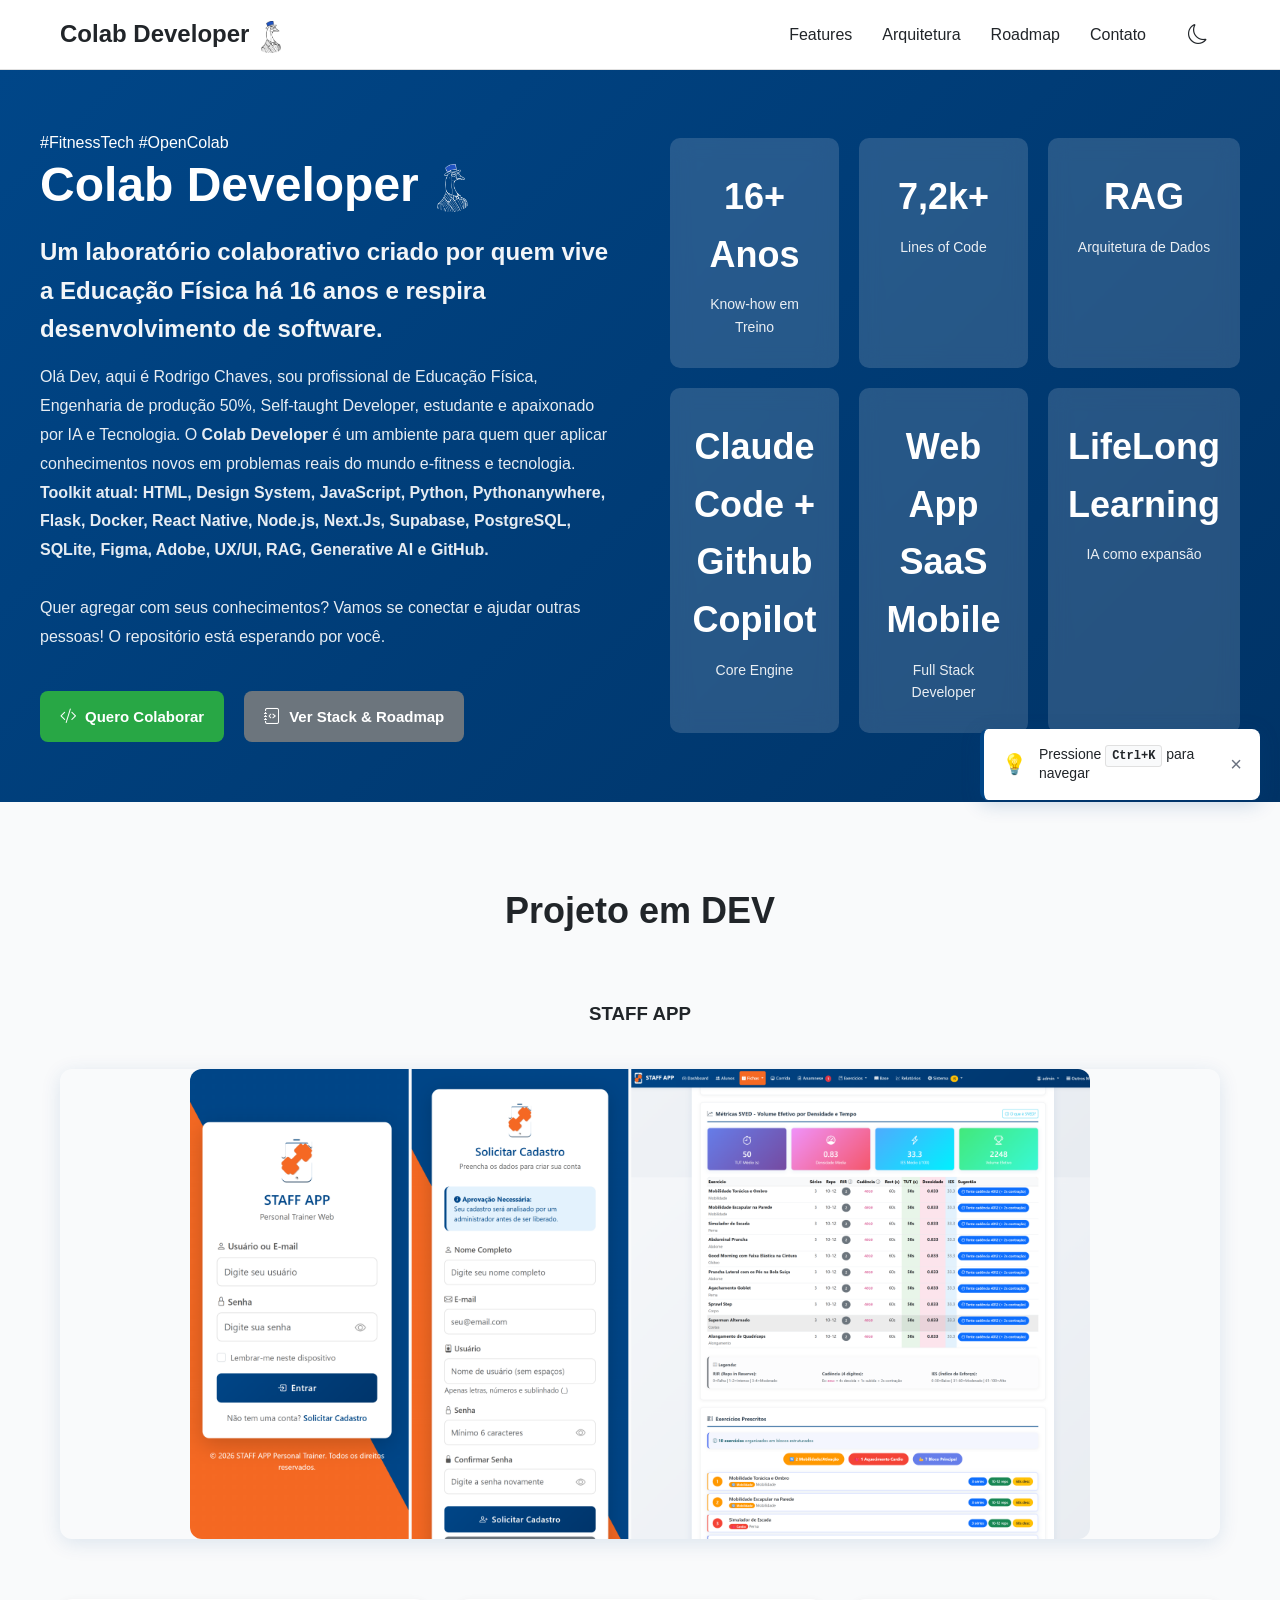
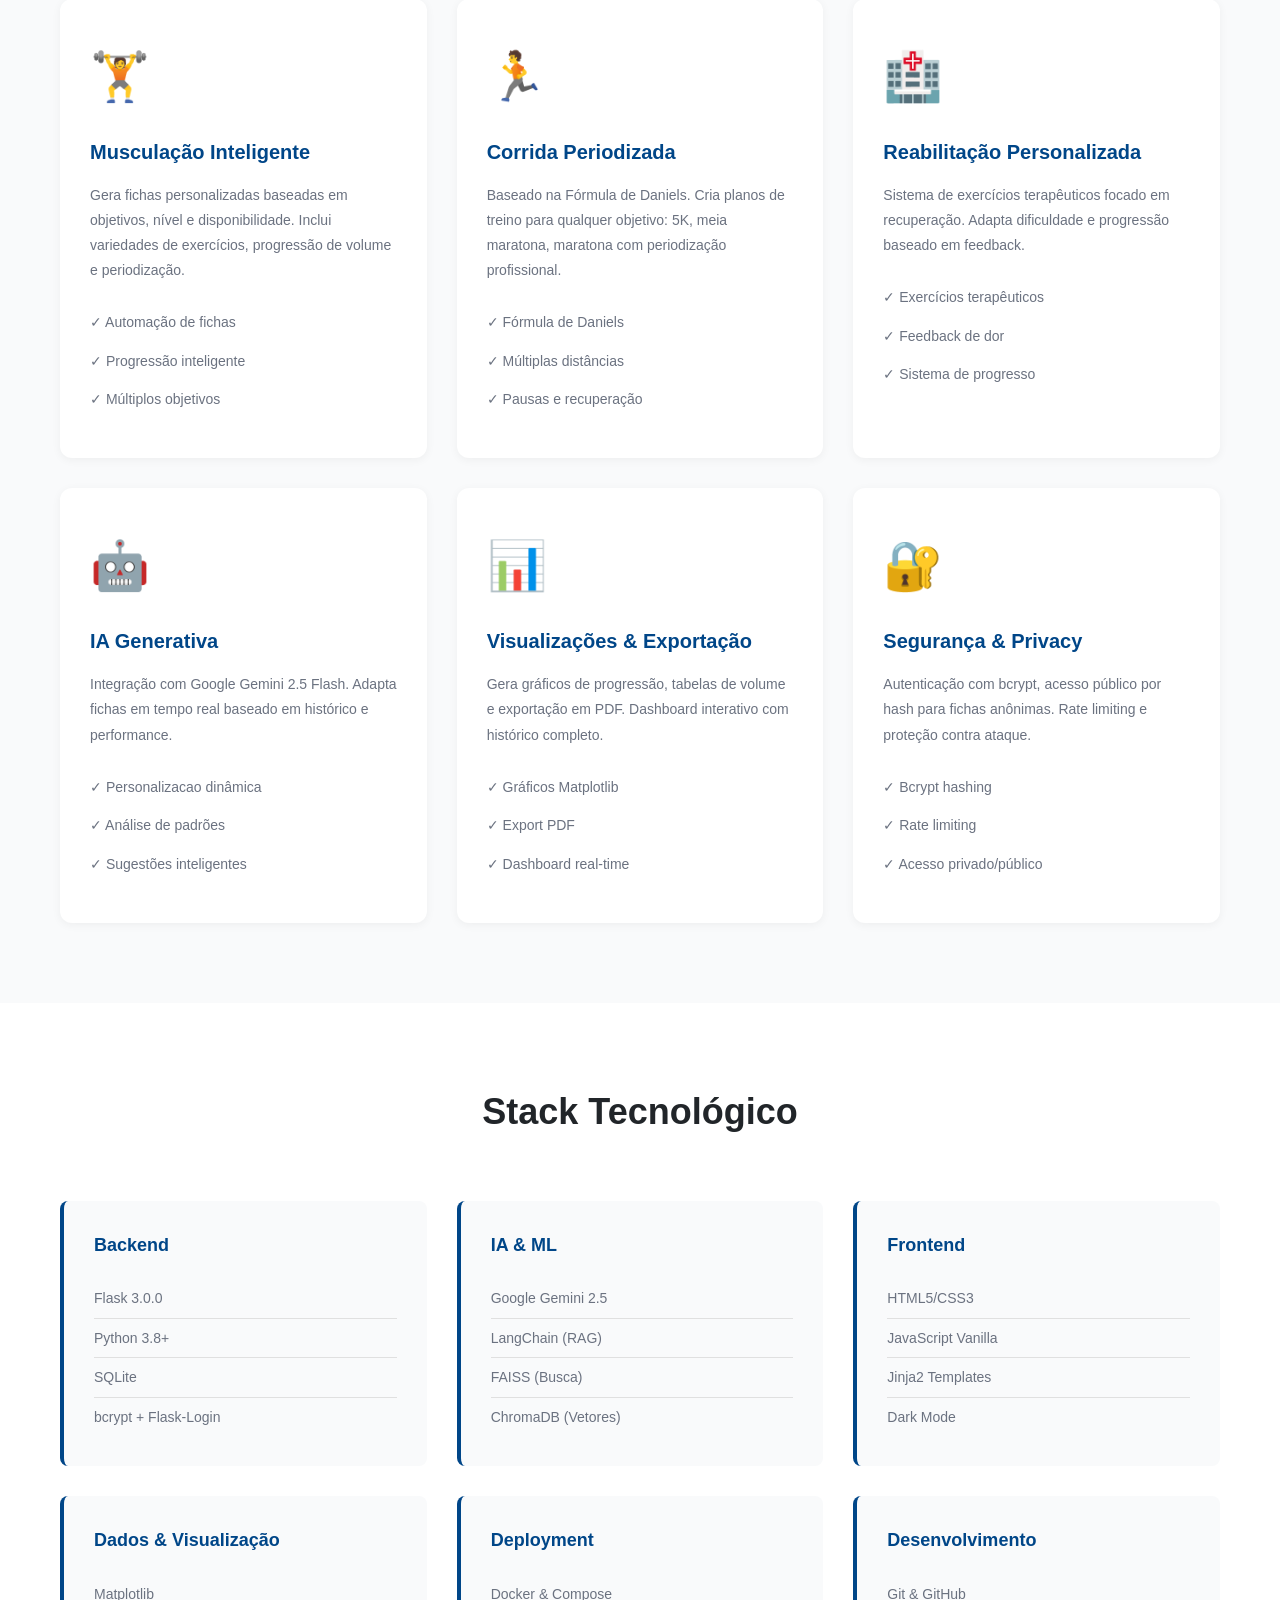
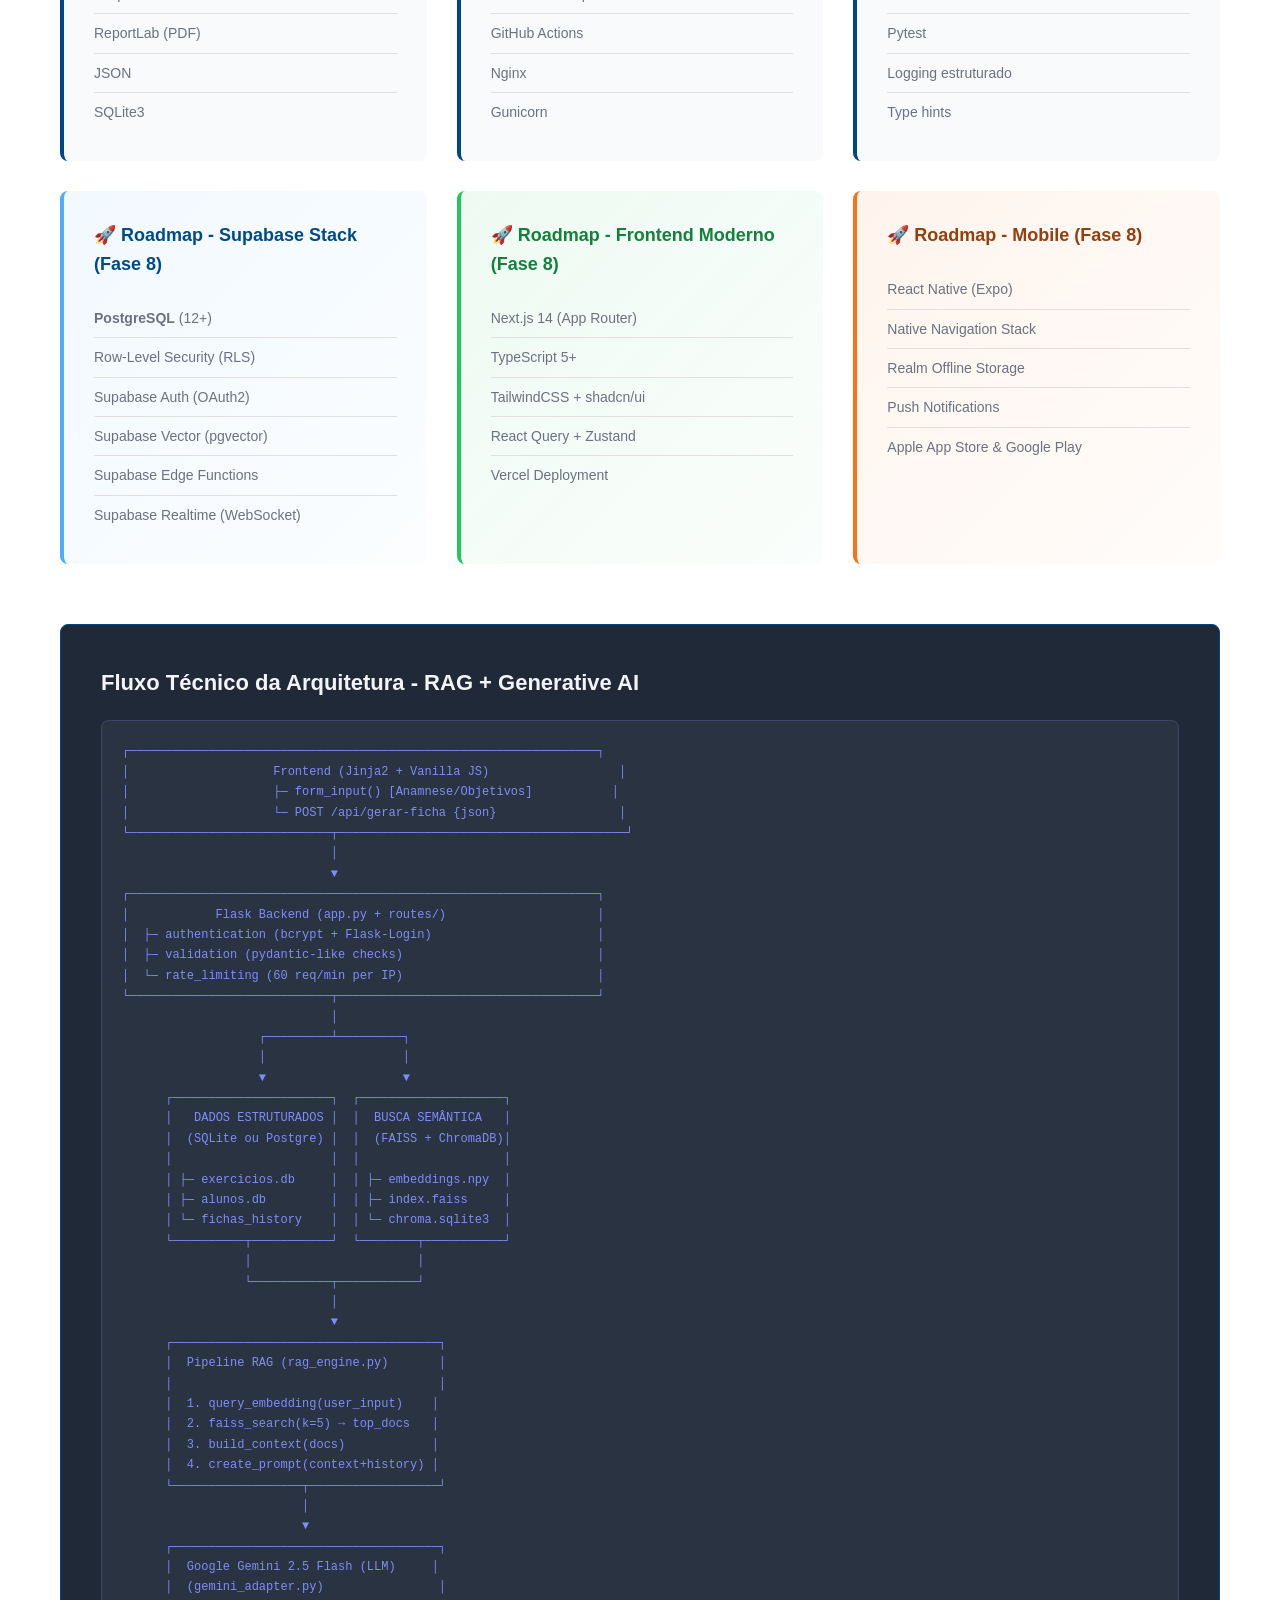
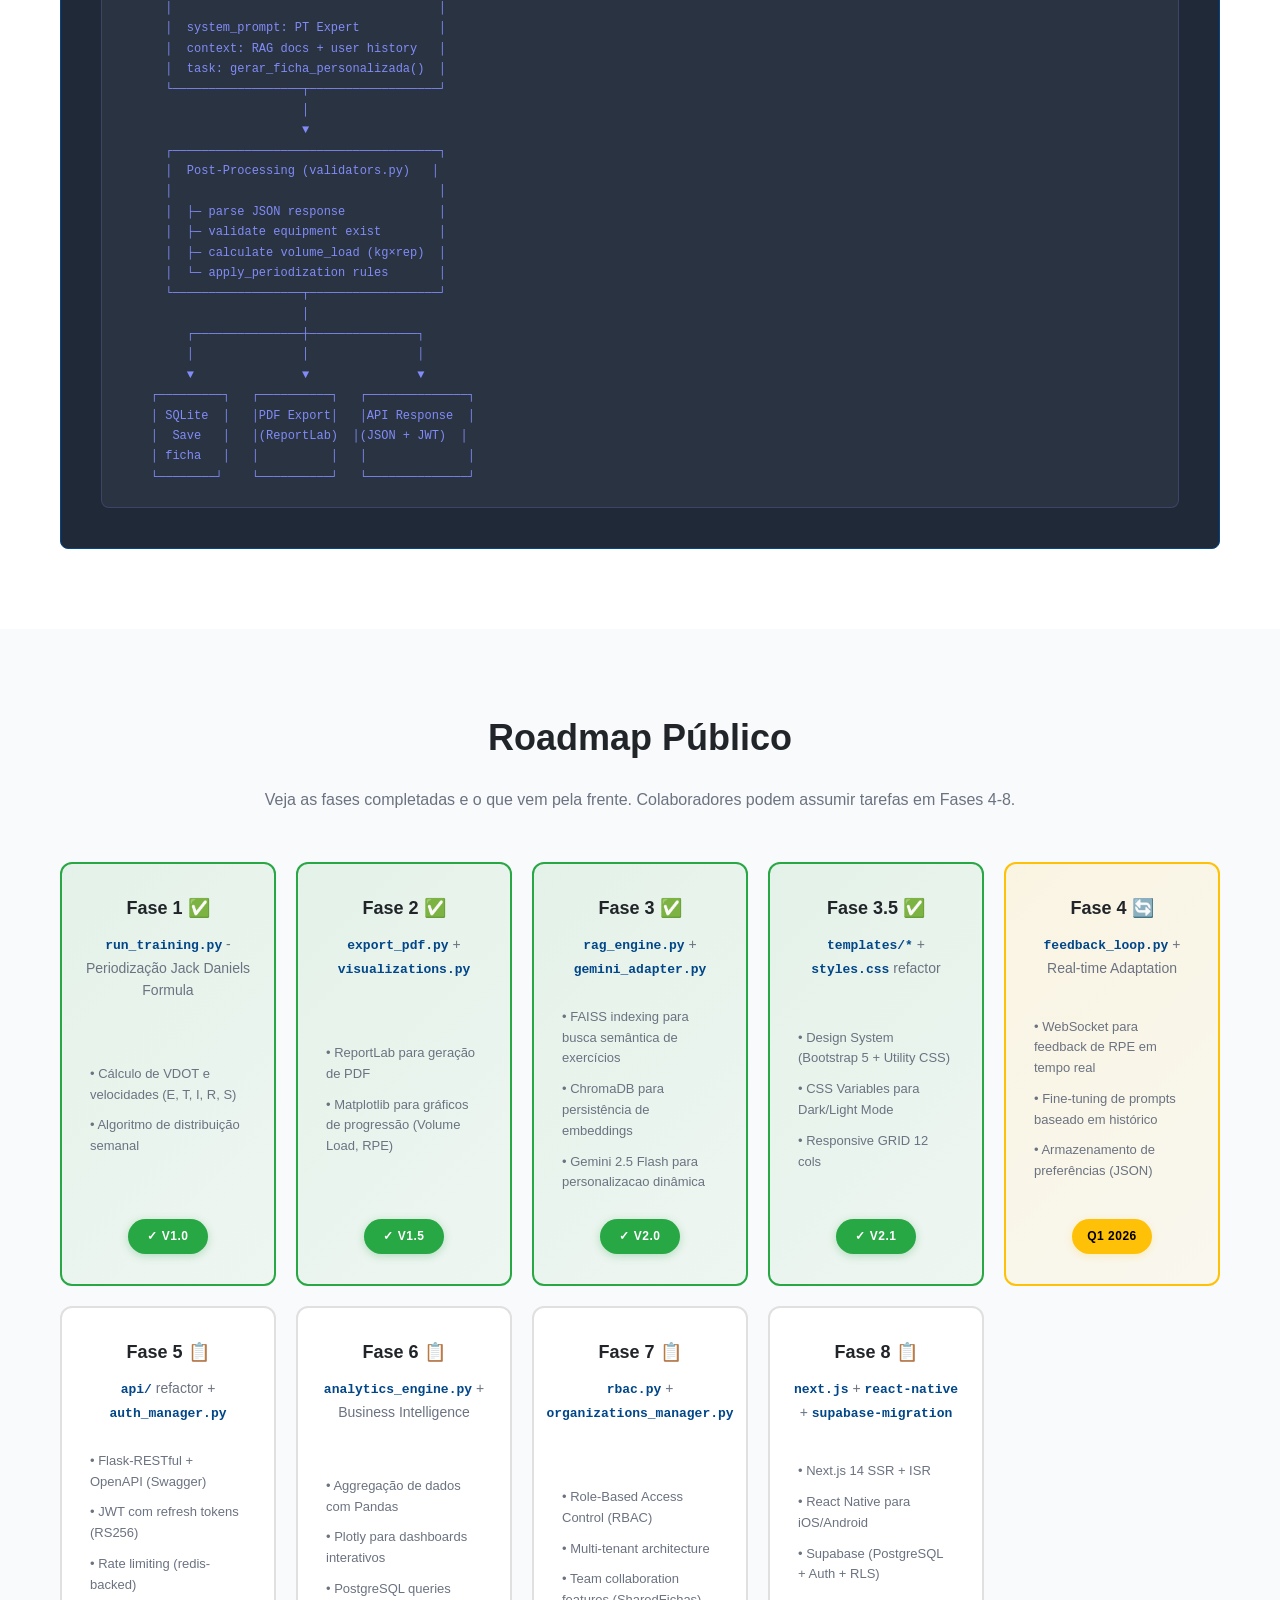
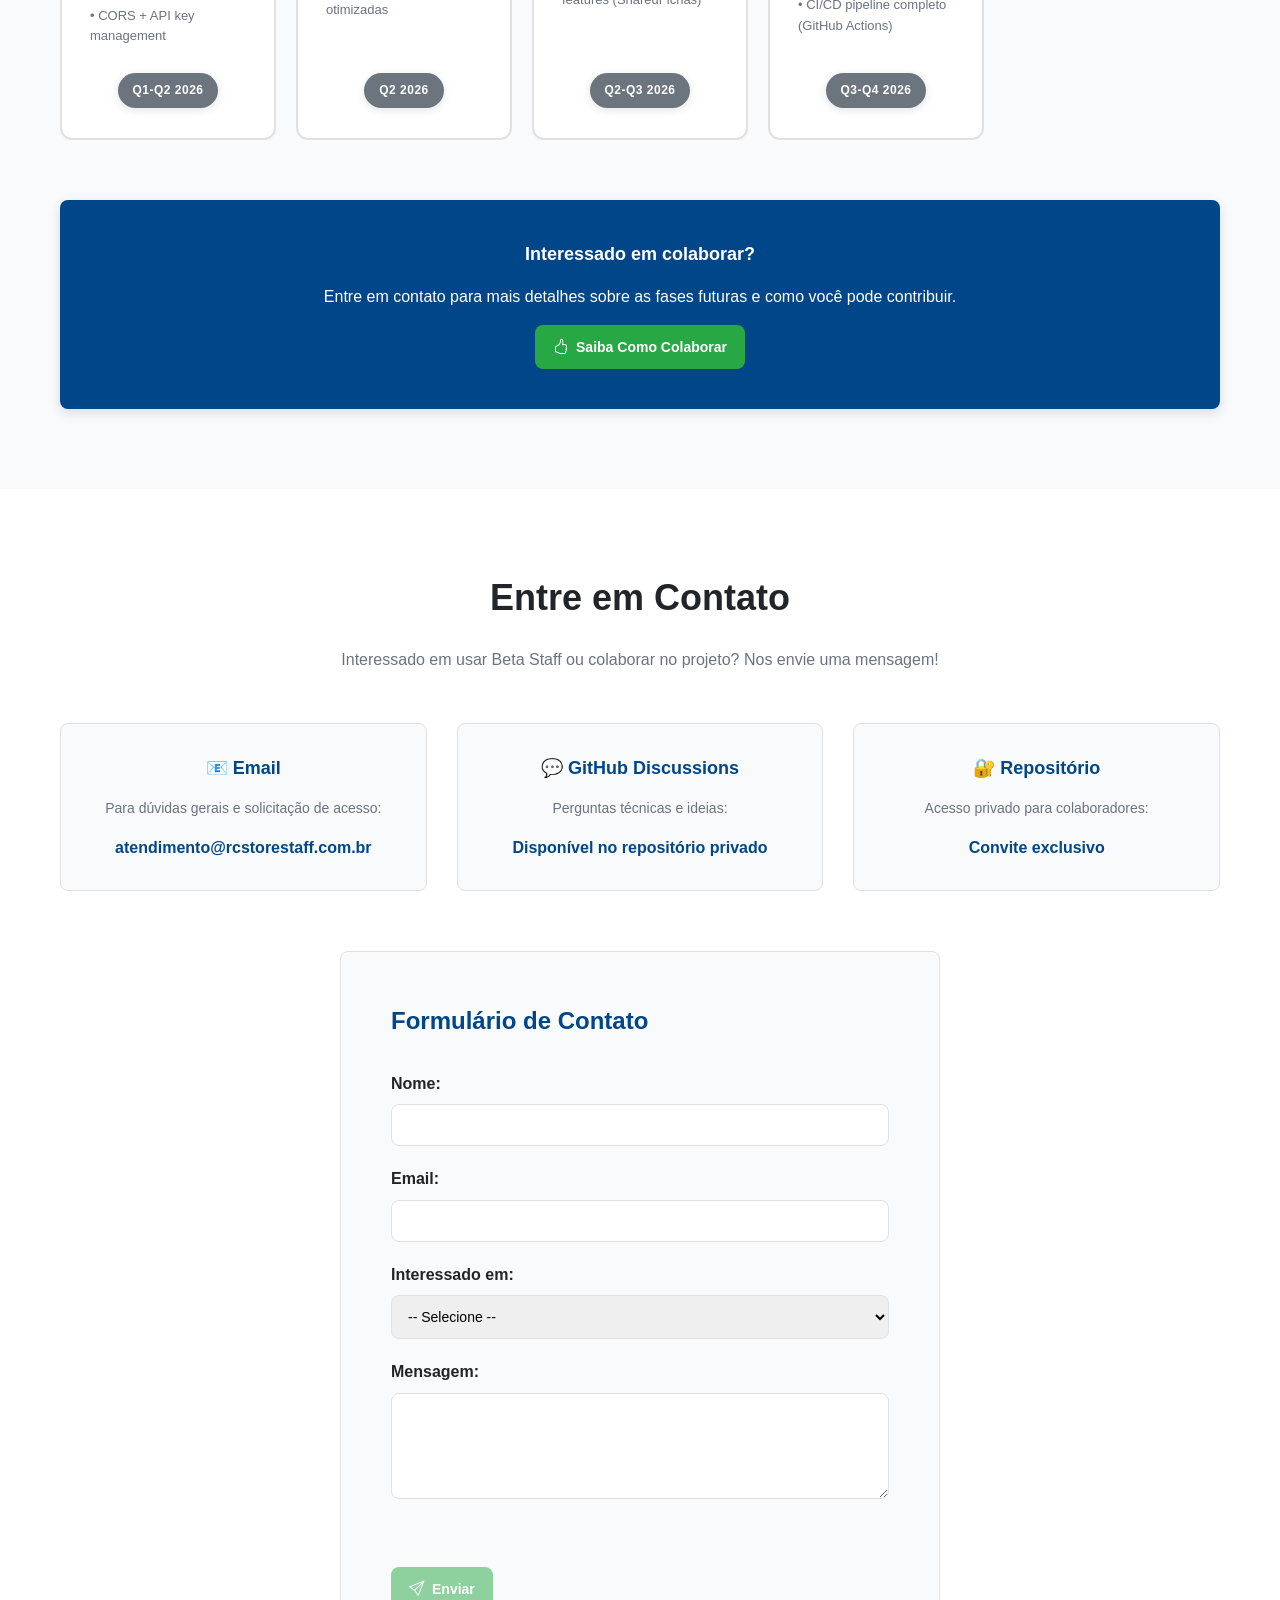
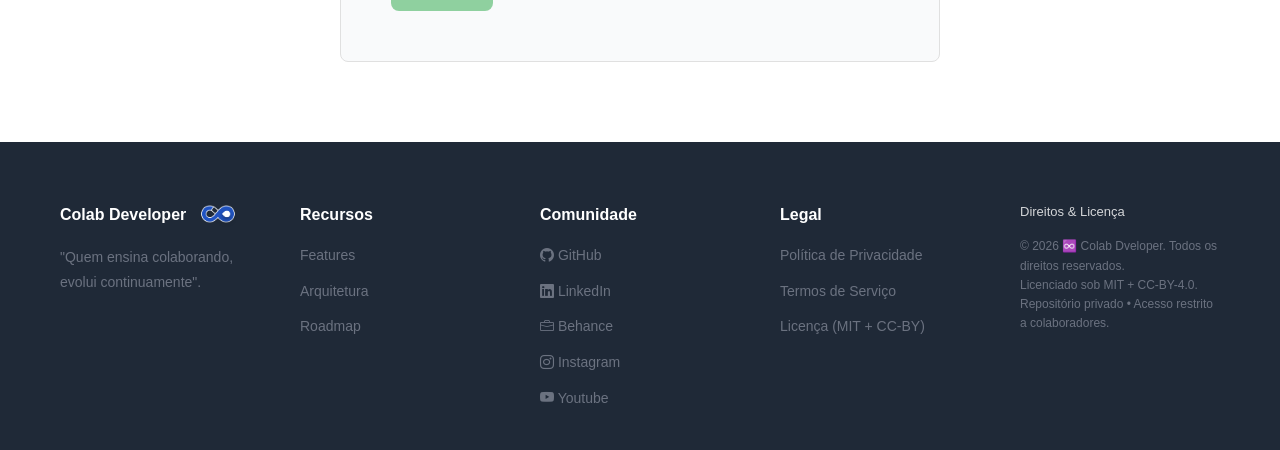
==== index.html @ 693ecb32 "add: V2 recaptcha" ====
<!DOCTYPE html>
<html lang="pt-BR">
<head>
    <meta charset="UTF-8">
    <meta name="viewport" content="width=device-width, initial-scale=1.0">
    <meta name="description" content="Beta Staff - Plataforma inteligente de geração de fichas de treino com IA">
    <meta name="keywords" content="fichas treino, musculação, corrida, reabilitação, IA, Daniels">
    <title>Colab Developer</title>
    <!-- Favicon - Responsive sizes -->
    <link rel="icon" type="image/png" sizes="32x32" href="images-favicon/mascote_colab_developer.png">
    <link rel="icon" type="image/png" sizes="16x16" href="images-favicon/mascote_colab_developer.png">
    <link rel="apple-touch-icon" href="images-favicon/mascote_colab_developer.png">
    <meta name="theme-color" content="#004688">
    <link rel="stylesheet" href="https://cdn.jsdelivr.net/npm/bootstrap-icons@1.11.0/font/bootstrap-icons.css">
    <link rel="stylesheet" href="styles.css">
    <!-- Google reCAPTCHA Enterprise -->
    <script src="https://www.google.com/recaptcha/enterprise.js" async defer></script>
</head>
<body>
    <!-- HEADER -->
    <header class="header">
        <div class="container">
            <a href="index.html" class="logo" style="text-decoration: none; color: inherit;"> Colab Developer <img src="images-favicon/Group_29_1.png"alt="Colab" style="margin-left: 5px; margin-top: 2px; height: 32px; vertical-align: middle;"></a>
            <nav class="nav">
                <a href="#features">Features</a>
                <a href="#architecture">Arquitetura</a>
                <a href="#roadmap">Roadmap</a>
                <a href="#contact">Contato</a>
                <button class="theme-toggle-header" id="themeToggleHeader" aria-label="Alternar tema" title="Alternar entre Light/Dark">
                    <i class="bi bi-moon"></i>
                </button>
            </nav>
        </div>
    </header>

    <!-- HERO SECTION -->
   <section class="hero">
        <div class="container">
            <div class="hero-content">
                <span class="badge-tech">#FitnessTech #OpenColab </span>
                <h1>Colab Developer <img src="images-favicon/mascote_colab_developer.png" alt="Colab" style="margin-left: 5px; height: 48px; vertical-align: middle;"></h1>
                <p class="subtitle">
                    Um laboratório colaborativo criado por quem vive a Educação Física há 16 anos e respira desenvolvimento de software.
                </p>
                <p class="description">
                    Olá Dev, aqui é Rodrigo Chaves,
                    sou profissional de Educação Física, Engenharia de produção 50%,  Self-taught Developer, estudante e apaixonado por IA e Tecnologia. O <strong>Colab Developer</strong> é um ambiente para quem quer aplicar conhecimentos novos em problemas reais do mundo e-fitness e tecnologia.<strong> Toolkit atual: HTML, Design System, JavaScript, Python, Pythonanywhere, Flask, Docker, React Native, Node.js, Next.Js, Supabase, PostgreSQL, SQLite, Figma, Adobe, UX/UI, RAG, Generative AI e GitHub.</strong> 
                    <br><br>
                    Quer agregar com seus conhecimentos? Vamos se conectar e ajudar outras pessoas! O repositório está esperando por você.
                </p>
                <div class="cta-buttons">
                    <a href="#contact" class="btn btn-success">
                        <i class="bi bi-code-slash"></i> Quero Colaborar
                    </a>
                    <a href="#roadmap" class="btn btn-secondary">
                        <i class="bi bi-journal-code"></i> Ver Stack & Roadmap
                    </a>
                </div>
            </div>
            
            <div class="hero-stats">
                <div class="stat">
                    <span class="stat-num">16+ Anos</span>
                    <span class="stat-label">Know-how em Treino</span>
                </div>
                <div class="stat">
                    <span class="stat-num">7,2k+</span>
                    <span class="stat-label">Lines of Code</span>
                </div>
                <div class="stat">
                    <span class="stat-num">RAG</span>
                    <span class="stat-label">Arquitetura de Dados</span>
                </div>
                <div class="stat">
                    <span class="stat-num">Claude Code + Github Copilot</span>
                    <span class="stat-label">Core Engine</span>
                </div>
                <div class="stat">
                    <span class="stat-num">Web App SaaS Mobile</span>
                    <span class="stat-label">Full Stack Developer</span>
                </div>
                <div class="stat">
                    <span class="stat-num">LifeLong Learning</span>
                    <span class="stat-label">IA como expansão</span>
                </div>
            </div>
        </div>
    </section>

    

    <!-- FEATURES -->
    <section id="features" class="features">
        <div class="container">
            <h2>Projeto em DEV</h2>
            <h3><a href="https://www.instagram.com/staff.app" target="_blank" rel="noopener noreferrer">STAFF APP</a></h3>
            
            <!-- STAFF APP Showcase Image -->
            <div class="staff-app-showcase">
                <img src="STAFF_APP.png" alt="STAFF APP - Plataforma inteligente de geração de fichas de treino" class="staff-app-image" loading="lazy">
            </div>
            
            <div class="features-grid">
                <!-- Feature 1 -->
                <div class="feature-card">
                    <div class="feature-icon">🏋️</div>
                    <h3>Musculação Inteligente</h3>
                    <p>
                        Gera fichas personalizadas baseadas em objetivos, nível e disponibilidade. 
                        Inclui variedades de exercícios, progressão de volume e periodização.
                    </p>
                    <ul class="feature-list">
                        <li>✓ Automação de fichas</li>
                        <li>✓ Progressão inteligente</li>
                        <li>✓ Múltiplos objetivos</li>
                    </ul>
                </div>

                <!-- Feature 2 -->
                <div class="feature-card">
                    <div class="feature-icon">🏃</div>
                    <h3>Corrida Periodizada</h3>
                    <p>
                        Baseado na Fórmula de Daniels. Cria planos de treino para qualquer objetivo: 
                        5K, meia maratona, maratona com periodização profissional.
                    </p>
                    <ul class="feature-list">
                        <li>✓ Fórmula de Daniels</li>
                        <li>✓ Múltiplas distâncias</li>
                        <li>✓ Pausas e recuperação</li>
                    </ul>
                </div>

                <!-- Feature 3 -->
                <div class="feature-card">
                    <div class="feature-icon">🏥</div>
                    <h3>Reabilitação Personalizada</h3>
                    <p>
                        Sistema de exercícios terapêuticos focado em recuperação. 
                        Adapta dificuldade e progressão baseado em feedback.
                    </p>
                    <ul class="feature-list">
                        <li>✓ Exercícios terapêuticos</li>
                        <li>✓ Feedback de dor</li>
                        <li>✓ Sistema de progresso</li>
                    </ul>
                </div>

                <!-- Feature 4 -->
                <div class="feature-card">
                    <div class="feature-icon">🤖</div>
                    <h3>IA Generativa</h3>
                    <p>
                        Integração com Google Gemini 2.5 Flash. 
                        Adapta fichas em tempo real baseado em histórico e performance.
                    </p>
                    <ul class="feature-list">
                        <li>✓ Personalizacao dinâmica</li>
                        <li>✓ Análise de padrões</li>
                        <li>✓ Sugestões inteligentes</li>
                    </ul>
                </div>

                <!-- Feature 5 -->
                <div class="feature-card">
                    <div class="feature-icon">📊</div>
                    <h3>Visualizações & Exportação</h3>
                    <p>
                        Gera gráficos de progressão, tabelas de volume e exportação em PDF. 
                        Dashboard interativo com histórico completo.
                    </p>
                    <ul class="feature-list">
                        <li>✓ Gráficos Matplotlib</li>
                        <li>✓ Export PDF</li>
                        <li>✓ Dashboard real-time</li>
                    </ul>
                </div>

                <!-- Feature 6 -->
                <div class="feature-card">
                    <div class="feature-icon">🔐</div>
                    <h3>Segurança & Privacy</h3>
                    <p>
                        Autenticação com bcrypt, acesso público por hash para fichas anônimas. 
                        Rate limiting e proteção contra ataque.
                    </p>
                    <ul class="feature-list">
                        <li>✓ Bcrypt hashing</li>
                        <li>✓ Rate limiting</li>
                        <li>✓ Acesso privado/público</li>
                    </ul>
                </div>
            </div>
        </div>
    </section>

    <!-- ARCHITECTURE -->
    <section id="architecture" class="architecture">
        <div class="container">
            <h2>Stack Tecnológico</h2>
            
            <div class="tech-grid">
                <div class="tech-group">
                    <h4>Backend</h4>
                    <ul>
                        <li>Flask 3.0.0</li>
                        <li>Python 3.8+</li>
                        <li>SQLite</li>
                        <li>bcrypt + Flask-Login</li>
                    </ul>
                </div>

                <div class="tech-group">
                    <h4>IA & ML</h4>
                    <ul>
                        <li>Google Gemini 2.5</li>
                        <li>LangChain (RAG)</li>
                        <li>FAISS (Busca)</li>
                        <li>ChromaDB (Vetores)</li>
                    </ul>
                </div>

                <div class="tech-group">
                    <h4>Frontend</h4>
                    <ul>
                        <li>HTML5/CSS3</li>
                        <li>JavaScript Vanilla</li>
                        <li>Jinja2 Templates</li>
                        <li>Dark Mode</li>
                    </ul>
                </div>

                <div class="tech-group">
                    <h4>Dados & Visualização</h4>
                    <ul>
                        <li>Matplotlib</li>
                        <li>ReportLab (PDF)</li>
                        <li>JSON</li>
                        <li>SQLite3</li>
                    </ul>
                </div>

                <div class="tech-group">
                    <h4>Deployment</h4>
                    <ul>
                        <li>Docker & Compose</li>
                        <li>GitHub Actions</li>
                        <li>Nginx</li>
                        <li>Gunicorn</li>
                    </ul>
                </div>

                <div class="tech-group">
                    <h4>Desenvolvimento</h4>
                    <ul>
                        <li>Git & GitHub</li>
                        <li>Pytest</li>
                        <li>Logging estruturado</li>
                        <li>Type hints</li>
                    </ul>
                </div>

                <div class="tech-group tech-group-supabase">
                    <h4>🚀 Roadmap - Supabase Stack (Fase 8)</h4>
                    <ul>
                        <li><strong>PostgreSQL</strong> (12+)</li>
                        <li>Row-Level Security (RLS)</li>
                        <li>Supabase Auth (OAuth2)</li>
                        <li>Supabase Vector (pgvector)</li>
                        <li>Supabase Edge Functions</li>
                        <li>Supabase Realtime (WebSocket)</li>
                    </ul>
                </div>

                <div class="tech-group tech-group-frontend">
                    <h4>🚀 Roadmap - Frontend Moderno (Fase 8)</h4>
                    <ul>
                        <li>Next.js 14 (App Router)</li>
                        <li>TypeScript 5+</li>
                        <li>TailwindCSS + shadcn/ui</li>
                        <li>React Query + Zustand</li>
                        <li>Vercel Deployment</li>
                    </ul>
                </div>

                <div class="tech-group tech-group-mobile">
                    <h4>🚀 Roadmap - Mobile (Fase 8)</h4>
                    <ul>
                        <li>React Native (Expo)</li>
                        <li>Native Navigation Stack</li>
                        <li>Realm Offline Storage</li>
                        <li>Push Notifications</li>
                        <li>Apple App Store & Google Play</li>
                    </ul>
                </div>
            </div>

            <div class="architecture-diagram" id="architectureDiagram">
                <h3>Fluxo Técnico da Arquitetura - RAG + Generative AI</h3>
                <div class="diagram-box diagram-collapsed">
                    <pre>┌─────────────────────────────────────────────────────────────────┐
│                    Frontend (Jinja2 + Vanilla JS)                  │
│                    ├─ form_input() [Anamnese/Objetivos]           │
│                    └─ POST /api/gerar-ficha {json}                 │
└────────────────────────────┬────────────────────────────────────────┘
                             │
                             ▼
┌─────────────────────────────────────────────────────────────────┐
│            Flask Backend (app.py + routes/)                     │
│  ├─ authentication (bcrypt + Flask-Login)                       │
│  ├─ validation (pydantic-like checks)                           │
│  └─ rate_limiting (60 req/min per IP)                           │
└────────────────────────────┬────────────────────────────────────┘
                             │
                   ┌─────────┴─────────┐
                   │                   │
                   ▼                   ▼
      ┌──────────────────────┐  ┌────────────────────┐
      │   DADOS ESTRUTURADOS │  │  BUSCA SEMÂNTICA   │
      │  (SQLite ou Postgre) │  │  (FAISS + ChromaDB)│
      │                      │  │                    │
      │ ├─ exercicios.db     │  │ ├─ embeddings.npy  │
      │ ├─ alunos.db         │  │ ├─ index.faiss     │
      │ └─ fichas_history    │  │ └─ chroma.sqlite3  │
      └──────────┬───────────┘  └────────┬───────────┘
                 │                       │
                 └───────────┬───────────┘
                             │
                             ▼
      ┌─────────────────────────────────────┐
      │  Pipeline RAG (rag_engine.py)       │
      │                                     │
      │  1. query_embedding(user_input)    │
      │  2. faiss_search(k=5) → top_docs   │
      │  3. build_context(docs)            │
      │  4. create_prompt(context+history) │
      └──────────────────┬──────────────────┘
                         │
                         ▼
      ┌─────────────────────────────────────┐
      │  Google Gemini 2.5 Flash (LLM)     │
      │  (gemini_adapter.py)                │
      │                                     │
      │  system_prompt: PT Expert           │
      │  context: RAG docs + user history   │
      │  task: gerar_ficha_personalizada()  │
      └──────────────────┬──────────────────┘
                         │
                         ▼
      ┌─────────────────────────────────────┐
      │  Post-Processing (validators.py)   │
      │                                     │
      │  ├─ parse JSON response             │
      │  ├─ validate equipment exist        │
      │  ├─ calculate volume_load (kg×rep)  │
      │  └─ apply_periodization rules       │
      └──────────────────┬──────────────────┘
                         │
         ┌───────────────┼───────────────┐
         │               │               │
         ▼               ▼               ▼
    ┌─────────┐   ┌──────────┐   ┌──────────────┐
    │ SQLite  │   │PDF Export│   │API Response  │
    │  Save   │   │(ReportLab)  │(JSON + JWT)  │
    │ ficha   │   │          │   │              │
    └────────┘    └──────────┘   └──────────────┘</pre>
                </div>
                <button class="diagram-toggle-btn" id="diagramToggle" aria-expanded="false" aria-controls="architectureDiagram">
                    <i class="bi bi-chevron-down"></i>
                    <span>Mostrar mais</span>
                </button>
            </div>
    </section>

    <!-- ROADMAP -->
    <section id="roadmap" class="roadmap">
        <div class="container">
            <h2>Roadmap Público</h2>
            <p class="roadmap-intro">
                Veja as fases completadas e o que vem pela frente. Colaboradores podem assumir tarefas em Fases 4-8.
            </p>

            <div class="phases-timeline">
                <div class="phase completed">
                    <h4>Fase 1 ✅</h4>
                    <p><code>run_training.py</code> - Periodização Jack Daniels Formula</p>
                    <ul>
                        <li>• Cálculo de VDOT e velocidades (E, T, I, R, S)</li>
                        <li>• Algoritmo de distribuição semanal</li>
                    </ul>
                    <span class="badge badge-done">v1.0</span>
                </div>

                <div class="phase completed">
                    <h4>Fase 2 ✅</h4>
                    <p><code>export_pdf.py</code> + <code>visualizations.py</code></p>
                    <ul>
                        <li>• ReportLab para geração de PDF</li>
                        <li>• Matplotlib para gráficos de progressão (Volume Load, RPE)</li>
                    </ul>
                    <span class="badge badge-done">v1.5</span>
                </div>

                <div class="phase completed">
                    <h4>Fase 3 ✅</h4>
                    <p><code>rag_engine.py</code> + <code>gemini_adapter.py</code></p>
                    <ul>
                        <li>• FAISS indexing para busca semântica de exercícios</li>
                        <li>• ChromaDB para persistência de embeddings</li>
                        <li>• Gemini 2.5 Flash para personalizacao dinâmica</li>
                    </ul>
                    <span class="badge badge-done">v2.0</span>
                </div>

                <div class="phase completed">
                    <h4>Fase 3.5 ✅</h4>
                    <p><code>templates/*</code> + <code>styles.css</code> refactor</p>
                    <ul>
                        <li>• Design System (Bootstrap 5 + Utility CSS)</li>
                        <li>• CSS Variables para Dark/Light Mode</li>
                        <li>• Responsive GRID 12 cols</li>
                    </ul>
                    <span class="badge badge-done">v2.1</span>
                </div>

                <div class="phase in-progress">
                    <h4>Fase 4 🔄</h4>
                    <p><code>feedback_loop.py</code> + Real-time Adaptation</p>
                    <ul>
                        <li>• WebSocket para feedback de RPE em tempo real</li>
                        <li>• Fine-tuning de prompts baseado em histórico</li>
                        <li>• Armazenamento de preferências (JSON)</li>
                    </ul>
                    <span class="badge badge-progress">Q1 2026</span>
                </div>

                <div class="phase planned">
                    <h4>Fase 5 📋</h4>
                    <p><code>api/</code> refactor + <code>auth_manager.py</code></p>
                    <ul>
                        <li>• Flask-RESTful + OpenAPI (Swagger)</li>
                        <li>• JWT com refresh tokens (RS256)</li>
                        <li>• Rate limiting (redis-backed)</li>
                        <li>• CORS + API key management</li>
                    </ul>
                    <span class="badge badge-planned">Q1-Q2 2026</span>
                </div>

                <div class="phase planned">
                    <h4>Fase 6 📋</h4>
                    <p><code>analytics_engine.py</code> + Business Intelligence</p>
                    <ul>
                        <li>• Aggregação de dados com Pandas</li>
                        <li>• Plotly para dashboards interativos</li>
                        <li>• PostgreSQL queries otimizadas</li>
                    </ul>
                    <span class="badge badge-planned">Q2 2026</span>
                </div>

                <div class="phase planned">
                    <h4>Fase 7 📋</h4>
                    <p><code>rbac.py</code> + <code>organizations_manager.py</code></p>
                    <ul>
                        <li>• Role-Based Access Control (RBAC)</li>
                        <li>• Multi-tenant architecture</li>
                        <li>• Team collaboration features (SharedFichas)</li>
                    </ul>
                    <span class="badge badge-planned">Q2-Q3 2026</span>
                </div>

                <div class="phase planned">
                    <h4>Fase 8 📋</h4>
                    <p><code>next.js</code> + <code>react-native</code> + <code>supabase-migration</code></p>
                    <ul>
                        <li>• Next.js 14 SSR + ISR</li>
                        <li>• React Native para iOS/Android</li>
                        <li>• Supabase (PostgreSQL + Auth + RLS)</li>
                        <li>• CI/CD pipeline completo (GitHub Actions)</li>
                    </ul>
                    <span class="badge badge-planned">Q3-Q4 2026</span>
                </div>
            </div>

            <div class="roadmap-cta">
                <p><strong>Interessado em colaborar?</strong></p>
                <p>Entre em contato para mais detalhes sobre as fases futuras e como você pode contribuir.</p>
                <a href="#contact" class="btn btn-success">
                    <i class="bi bi-hand-thumbs-up"></i> Saiba Como Colaborar
                </a>
            </div>
        </div>
    </section>

    <!-- CONTACT -->
    <section id="contact" class="contact">
        <div class="container">
            <h2>Entre em Contato</h2>
            <p class="contact-intro">
                Interessado em usar Beta Staff ou colaborar no projeto? Nos envie uma mensagem!
            </p>

            <div class="contact-methods">
                <div class="contact-card">
                    <h4>📧 Email</h4>
                    <p>Para dúvidas gerais e solicitação de acesso:</p>
                    <a href="mailto:atendimento@rcstorestaff.com.br" class="contact-link">atendimento@rcstorestaff.com.br</a>
                </div>

                <div class="contact-card">
                    <h4>💬 GitHub Discussions</h4>
                    <p>Perguntas técnicas e ideias:</p>
                    <span class="contact-link">Disponível no repositório privado</span>
                </div>

                <div class="contact-card">
                    <h4>🔐 Repositório</h4>
                    <p>Acesso privado para colaboradores:</p>
                    <span class="contact-link">Convite exclusivo</span>
                </div>
            </div>

            <div class="contact-form">
                <h3>Formulário de Contato</h3>
                <form id="demo-form" action="https://formspree.io/f/xqedjwep" method="POST">
                    <div class="form-group">
                        <label for="name">Nome:</label>
                        <input type="text" id="name" name="name" required>
                    </div>

                    <div class="form-group">
                        <label for="email">Email:</label>
                        <input type="email" id="email" name="email" required>
                    </div>

                    <div class="form-group">
                        <label for="interest">Interessado em:</label>
                        <select id="interest" name="interest">
                            <option value="">-- Selecione --</option>
                            <option value="use">Usar a plataforma</option>
                            <option value="collaborate">Colaborar no projeto</option>
                            <option value="research">Pesquisa acadêmica</option>
                            <option value="other">Outro</option>
                        </select>
                    </div>

                    <div class="form-group">
                        <label for="message">Mensagem:</label>
                        <textarea id="message" name="message" rows="5" required></textarea>
                    </div>

                    <div class="form-group">
                        <div class="g-recaptcha" data-sitekey="6LfxbYUsAAAAAB4scfTJ9kRqIRITO_PxOwAgs7VU" data-action="submit"></div>
                        <input type="hidden" name="g-recaptcha-response" id="recaptchaToken">
                    </div>

                    <button type="submit" class="btn btn-success" id="submitBtn" disabled>
                        <i class="bi bi-send"></i> Enviar
                    </button>
                </form>
            </div>
        </div>
    </section>

    <!-- FOOTER -->
    <footer class="footer">
        <div class="container">
            <div class="footer-content">
                <div class="footer-section">
                    <h4>Colab Developer <img src="images-favicon/colab.png" alt="Colab" style="margin-left: 5px; height: 28px; vertical-align: middle;"></h4>
                    <p>"Quem ensina colaborando, evolui continuamente".
                </div>

                <div class="footer-section">
                    <h4>Recursos</h4>
                    <ul>
                        <li><a href="#features">Features</a></li>
                        <li><a href="#architecture">Arquitetura</a></li>
                        <li><a href="#roadmap">Roadmap</a></li>
                    </ul>
                </div>

                <div class="footer-section">
                    <h4>Comunidade</h4>
                    <ul>
                        <li><a href="https://github.com/rodrigochavesoa" target="_blank"><i class="bi bi-github"></i> GitHub</a></li>
                        <li><a href="https://linkedin.com/in/rodrigochavesoa" target="_blank"><i class="bi bi-linkedin"></i> LinkedIn</a></li>
                        <li><a href="https://behance.net/rodrigochavesoa" target="_blank"><i class="bi bi-briefcase"></i> Behance</a></li>
                        <li><a href="https://instagram.com/pontochavedesign" target="_blank"><i class="bi bi-instagram"></i> Instagram</a></li>
                        <li><a href="https://www.youtube.com/@colabdeveloper" target="_blank"><i class="bi bi-youtube"></i> Youtube</a></li>
                    </ul>
                </div>

                <div class="footer-section">
                    <h4>Legal</h4>
                    <ul>
                        <li><a href="legal.html#privacy">Política de Privacidade</a></li>
                        <li><a href="legal.html#terms">Termos de Serviço</a></li>
                        <li><a href="legal.html#license">Licença (MIT + CC-BY)</a></li>
                    </ul>
                </div>

                <div class="footer-section">
                    <h4 style="font-size: 13px; font-weight: 500; opacity: 0.8;">Direitos & Licença</h4>
                    <p style="font-size: 12px; line-height: 1.6;">
                        &copy; 2026 ♾️ Colab Dveloper. Todos os direitos reservados.
                    </p>
                    <p style="font-size: 12px; line-height: 1.6;">
                        Licenciado sob MIT + CC-BY-4.0. Repositório privado • Acesso restrito a colaboradores.
                    </p>
                </div>
            </div>

            <div class="footer-bottom" style="display: none;">
                    <p>&copy; 2026 ♾️ Colab Developer. Todos os direitos reservados.</p>
                <p>Licenciado sob MIT + CC-BY-4.0. Repositório privado • Acesso restrito a colaboradores.</p>
            </div>
        </div>
    </footer>

    <!-- BOTTOM TAB BAR (Mobile Navigation) -->
    <nav class="bottom-tab-bar" id="bottomTabBar">
        <a href="#features" class="tab-item" data-section="features" aria-label="Features">
            <span class="tab-icon">🏠</span>
            <span class="tab-label">Features</span>
        </a>
        <a href="#architecture" class="tab-item" data-section="architecture" aria-label="Arquitetura">
            <span class="tab-icon">🏗️</span>
            <span class="tab-label">Stack</span>
        </a>
        <a href="#roadmap" class="tab-item" data-section="roadmap" aria-label="Roadmap">
            <span class="tab-icon">📋</span>
            <span class="tab-label">Roadmap</span>
        </a>
        <a href="#contact" class="tab-item" data-section="contact" aria-label="Contato">
            <span class="tab-icon">💬</span>
            <span class="tab-label">Contato</span>
        </a>
        <button class="tab-item tab-more" id="tabMore" aria-label="Mais opções" aria-expanded="false" aria-controls="moreMenu">
            <span class="tab-icon">⋯</span>
            <span class="tab-label">Mais</span>
        </button>
    </nav>

    <!-- MORE MENU (Dropdown for additional options) -->
    <div class="more-menu" id="moreMenu" hidden>
        <a href="legal.html#privacy" class="more-item">
            <i class="bi bi-shield-lock"></i>
            <span>Privacidade</span>
        </a>
        <a href="legal.html#terms" class="more-item">
            <i class="bi bi-file-text"></i>
            <span>Termos</span>
        </a>
        <a href="https://github.com/rodrigochavesoa" target="_blank" class="more-item" rel="noopener noreferrer">
            <i class="bi bi-github"></i>
            <span>GitHub</span>
        </a>
        <button class="more-item" id="themeToggle" aria-label="Alternar tema escuro">
            <i class="bi bi-moon"></i>
            <span>Tema Escuro</span>
        </button>
    </div>

    <!-- COMMAND BAR (CMD + K) -->
    <div class="command-bar-overlay" id="commandBarOverlay" hidden></div>
    <div class="command-bar" id="commandBar" hidden>
        <div class="command-bar-header">
            <input 
                type="text" 
                class="command-input" 
                id="commandInput" 
                placeholder="Ir para..." 
                autocomplete="off"
                aria-label="Buscar comandos"
            >
            <span class="command-hint">ESC</span>
        </div>
        <div class="command-results" id="commandResults"></div>
    </div>

    <!-- Google reCAPTCHA Enterprise -->
    <script src="https://www.google.com/recaptcha/enterprise.js" async defer></script>

    <script src="scripts.js"></script>
</body>
</html>
---- styles.css ----
/* ========================================
   RESET & VARIÁVEIS (DESIGN SYSTEM OBRIGATÓRIO)
   ======================================== */

:root {
    /* PALETA OFICIAL - ÚNICO PADRÃO PERMITIDO */
    --primary-color: #004688;
    --primary-dark: #003366;
    --primary-light: #005aa5;
    
    --secondary-color: #6c757d;
    --success-color: #28a745;
    --danger-color: #dc3545;
    --warning-color: #ffc107;
    --info-color: #17a2b8;
    
    --dark: #1f2937;
    --gray: #6b7280;
    --light: #f3f4f6;
    --white: #ffffff;
    --border: #e0e0e0;
    
    --text-primary: #212529;
    --text-secondary: #6b7280;
    --bg-primary: #ffffff;
    --bg-secondary: #f9fafb;
    --bg-tertiary: #f3f4f6;
    
    /* COMPONENTES */
    --btn-radius: 8px;
    --btn-padding-md: 10px 18px;
    --btn-padding-lg: 12px 20px;
    --btn-padding-sm: 6px 12px;
    --btn-gap: 0.5rem;
    --transition: all 0.2s ease;
}

* {
    margin: 0;
    padding: 0;
    box-sizing: border-box;
    -webkit-box-sizing: border-box;
    -moz-box-sizing: border-box;
}

html {
    scroll-behavior: smooth;
    width: 100%;
    overflow-x: hidden;
}

body {
    font-family: -apple-system, BlinkMacSystemFont, 'Segoe UI', Roboto, 'Helvetica Neue', Arial, sans-serif;
    color: var(--text-primary);
    background-color: var(--bg-primary);
    line-height: 1.6;
    width: 100%;
    overflow-x: hidden;
    margin: 0;
    padding: 0;
}

/* ========================================
   UTILITY
   ======================================== */

.container {
    max-width: 1200px;
    margin: 0 auto;
    padding: 0 20px;
    width: 100%;
    box-sizing: border-box;
}

@media (max-width: 575px) {
    .container {
        max-width: 100% !important;
        padding: 0 12px !important;
        width: 100% !important;
        box-sizing: border-box !important;
    }
}

a {
    color: var(--primary);
    text-decoration: none;
    transition: all 0.3s ease;
}

a:hover {
    color: var(--primary-dark);
}

/* ========================================
   HEADER
   ======================================== */

.header {
    background: var(--white);
    border-bottom: 1px solid var(--border);
    position: sticky;
    top: 0;
    z-index: 100;
}

.header .container {
    display: flex;
    justify-content: space-between;
    align-items: flex-start;
    padding: 15px 20px;
    gap: 15px;
    flex-wrap: wrap;
}

.logo {
    font-size: 24px;
    font-weight: bold;
    color: var(--primary-color);
}

.nav {
    display: flex;
    gap: 30px;
    flex-wrap: wrap;
    justify-content: flex-end;
    align-items: center;
}

.nav a {
    color: var(--text-primary);
    font-weight: 500;
    transition: var(--transition);
    white-space: nowrap;
}

.nav a:hover {
    color: var(--primary-color);
}

.theme-toggle-header {
    background: none;
    border: none;
    color: var(--text-primary);
    font-size: 20px;
    cursor: pointer;
    padding: 8px 12px;
    border-radius: 6px;
    transition: var(--transition);
    display: flex;
    align-items: center;
    justify-content: center;
}

.theme-toggle-header:hover {
    background: var(--bg-secondary);
    color: var(--primary-color);
}

@media (max-width: 768px) {
    .nav {
        gap: 15px;
        font-size: 14px;
    }
    
    .theme-toggle-header {
        display: none;
    }
    
    .logo {
        font-size: 20px;
    }
}

@media (max-width: 575px) {
    .header .container {
        padding: 12px 10px;
        flex-wrap: wrap;
        gap: 10px;
    }
    
    .logo {
        font-size: 16px;
        order: 1;
        flex-basis: 100%;
    }
    
    .nav {
        gap: 8px;
        font-size: 12px;
        order: 2;
        width: 100%;
        justify-content: flex-start;
        flex-wrap: wrap;
    }
    
    .nav a {
        padding: 4px 8px;
        border-radius: 4px;
        background: var(--bg-secondary);
        display: inline-block;
    }
    
    .nav a:hover {
        background: var(--primary-light);
        color: var(--white);
    }
}

/* ========================================
   HERO SECTION
   ======================================== */

.hero {
    background: linear-gradient(135deg, var(--primary-color) 0%, var(--primary-dark) 100%);
    color: white;
    padding: 60px 20px;
    text-align: center;
    width: 100%;
    box-sizing: border-box;
}

.hero .container {
    display: grid;
    grid-template-columns: 1fr 1fr;
    gap: 60px;
    align-items: center;
    width: 100%;
    max-width: 100%;
    box-sizing: border-box;
}

.hero-content {
    text-align: left;
    width: 100%;
    box-sizing: border-box;
}

.hero h1 {
    font-size: 48px;
    font-weight: 800;
    margin-bottom: 20px;
    line-height: 1.2;
}

.hero .subtitle {
    font-size: 24px;
    font-weight: 600;
    margin-bottom: 15px;
    opacity: 0.95;
}

.hero .description {
    font-size: 16px;
    margin-bottom: 30px;
    opacity: 0.9;
    line-height: 1.8;
}

.hero-stats {
    display: grid;
    grid-template-columns: repeat(3, 1fr);
    gap: 20px;
}

/* MOBILE-FIRST: Hero responsivo */
@media (max-width: 575px) {
    .hero {
        padding: 50px 10px !important;
        box-sizing: border-box !important;
    }
    
    .hero .container {
        grid-template-columns: 1fr !important;
        gap: 25px !important;
        padding: 0 10px !important;
        box-sizing: border-box !important;
    }
    
    .hero-content {
        text-align: center !important;
        padding: 0 !important;
    }
    
    .hero h1 {
        font-size: 32px;
        margin-bottom: 15px;
    }
    
    .hero .subtitle {
        font-size: 18px;
        margin-bottom: 12px;
    }
    
    .hero .description {
        font-size: 14px;
        margin-bottom: 25px;
    }
    
    .hero-stats {
        grid-template-columns: 1fr;
        gap: 15px;
        margin-top: 30px;
    }
}

/* TABLET: Hero responsivo */
@media (min-width: 576px) and (max-width: 991px) {
    .hero h1 {
        font-size: 40px;
    }
    
    .hero .subtitle {
        font-size: 20px;
    }
    
    .hero-stats {
        grid-template-columns: repeat(3, 1fr);
        gap: 15px;
    }
}

.hero .description {
    font-size: 16px;
    margin-bottom: 30px;
    opacity: 0.9;
    line-height: 1.8;
}

.hero-stats {
    display: grid;
    grid-template-columns: repeat(3, 1fr);
    gap: 20px;
}

@media (max-width: 575px) {
    .hero-stats {
        grid-template-columns: 1fr !important;
        gap: 15px !important;
        width: 100% !important;
    }

    .stat {
        width: 100% !important;
        box-sizing: border-box !important;
    }
}

.stat {
    background: rgba(255, 255, 255, 0.15);
    padding: 30px 20px;
    border-radius: 10px;
    backdrop-filter: blur(10px);
}

.stat-num {
    display: block;
    font-size: 36px;
    font-weight: 800;
    margin-bottom: 10px;
}

.stat-label {
    display: block;
    font-size: 14px;
    opacity: 0.9;
}

/* CTA Buttons */
.cta-buttons {
    display: flex;
    gap: 20px;
    margin-top: 40px;
    width: 100%;
    max-width: 100%;
    box-sizing: border-box;
}

/* MOBILE-FIRST: Botões responsivos */
@media (max-width: 575px) {
    .cta-buttons {
        display: flex !important;
        flex-direction: column !important;
        align-items: stretch !important;
        gap: 12px !important;
        margin-top: 30px !important;
        width: 100% !important;
        box-sizing: border-box !important;
    }
    
    .cta-buttons .btn {
        display: flex !important;
        justify-content: center !important;
        align-items: center !important;
        width: 100% !important;
        padding: 14px 10px !important;
        font-size: 14px !important;
        box-sizing: border-box !important;
        text-align: center !important;
        min-width: auto !important;
        max-width: none !important;
        overflow: visible !important;
        margin: 0 !important;
    }
    
    .roadmap-cta .btn {
        width: 100% !important;
        padding: var(--btn-padding-lg) !important;
        display: flex !important;
        margin: 0 auto !important;
        box-sizing: border-box !important;
        max-width: none !important;
        overflow: visible !important;
    }
    
    .contact-form .btn {
        width: 100% !important;
        padding: var(--btn-padding-lg) !important;
        display: flex !important;
        box-sizing: border-box !important;
        max-width: none !important;
        overflow: visible !important;
    }
}

/* TABLET: Botões com layout intermediário */
@media (min-width: 576px) and (max-width: 991px) {
    .roadmap-cta {
        padding: 35px 20px !important;
    }
    
    .roadmap-cta .btn {
        max-width: 300px !important;
        padding: var(--btn-padding-lg) !important;
    }
}

/* DESKTOP: Button styling enhancements */
@media (min-width: 992px) {
    .cta-buttons .btn {
        padding: var(--btn-padding-lg) !important;
        font-size: 15px !important;
    }
}

.btn {
    display: inline-flex;
    align-items: center;
    justify-content: center;
    gap: 0.5rem;
    padding: var(--btn-padding-md);
    min-height: 44px;
    font-size: 14px;
    font-weight: 600;
    border: none;
    border-radius: var(--btn-radius);
    cursor: pointer;
    transition: var(--transition);
    white-space: normal;
    word-wrap: break-word;
    box-sizing: border-box;
    flex-shrink: 0;
    max-width: 100%;
}

.btn:hover {
    /* NÃO usar transform: translateY - proibido */
    box-shadow: 0 4px 12px rgba(0, 0, 0, 0.15);
}

.btn:active {
    box-shadow: 0 2px 6px rgba(0, 0, 0, 0.1);
}

.btn:disabled {
    opacity: 0.5;
    cursor: not-allowed;
}

/* Icons inside buttons */
.btn i {
    font-size: 1.1em;
    flex-shrink: 0;
}

.btn-primary {
    background-color: var(--primary-color);
    color: white;
}

.btn-primary:hover {
    background-color: var(--primary-dark);
    box-shadow: 0 4px 12px rgba(0, 70, 136, 0.25);
}

.btn-secondary {
    background-color: var(--secondary-color);
    color: white;
}

.btn-secondary:hover {
    background-color: #5a6268;
    box-shadow: 0 4px 12px rgba(108, 117, 125, 0.25);
}

.btn-success {
    background-color: var(--success-color);
    color: white;
}

.btn-success:hover {
    background-color: #218838;
    box-shadow: 0 4px 12px rgba(40, 167, 69, 0.25);
}

.btn-danger {
    background-color: var(--danger-color);
    color: white;
}

.btn-danger:hover {
    background-color: #c82333;
    box-shadow: 0 4px 12px rgba(220, 53, 69, 0.25);
}

.btn-warning {
    background-color: var(--warning-color);
    color: #212529;
}

.btn-warning:hover {
    background-color: #e0a800;
    box-shadow: 0 4px 12px rgba(255, 193, 7, 0.25);
}

.btn-outline-primary {
    background-color: transparent;
    color: var(--primary-color);
    border: 2px solid var(--primary-color);
}

.btn-outline-primary:hover {
    background-color: var(--primary-color);
    color: white;
    box-shadow: 0 4px 12px rgba(0, 70, 136, 0.25);
}

/* ========================================
   FEATURES
   ======================================== */

.features {
    padding: 80px 20px;
    background-color: var(--bg-secondary);
}

.features .container {
    text-align: center;
}

.features h2 {
    font-size: 36px;
    font-weight: 800;
    margin-bottom: 60px;
}

.features-grid {
    display: grid;
    grid-template-columns: repeat(auto-fit, minmax(320px, 1fr));
    gap: 30px;
}

.feature-card {
    background: white;
    padding: 40px 30px;
    border-radius: 12px;
    box-shadow: 0 2px 10px rgba(0, 0, 0, 0.05);
    transition: all 0.3s ease;
    text-align: left;
}

.feature-card:hover {
    /* NÃO usar transform - proibido */
    box-shadow: 0 12px 24px rgba(0, 70, 136, 0.15);
}

.feature-icon {
    font-size: 48px;
    margin-bottom: 20px;
}

.feature-card h3 {
    font-size: 20px;
    font-weight: 700;
    margin-bottom: 15px;
    color: var(--primary-color);
}

.feature-card p {
    color: var(--text-secondary);
    margin-bottom: 20px;
    font-size: 14px;
    line-height: 1.8;
}

.feature-list {
    list-style: none;
}

.feature-list li {
    padding: 8px 0;
    color: var(--text-secondary);
    font-size: 14px;
}

/* MOBILE-FIRST: Features responsivo */
@media (max-width: 575px) {
    .features h2 {
        font-size: 28px;
        margin-bottom: 40px;
    }
    
    .features-grid {
        grid-template-columns: 1fr;
        gap: 15px;
    }
    
    .feature-card {
        padding: 25px 20px;
    }
    
    .feature-icon {
        font-size: 40px;
    }
}

/* TABLET: Features responsivo */
@media (min-width: 576px) and (max-width: 991px) {
    .features h2 {
        font-size: 32px;
    }
    
    .features-grid {
        grid-template-columns: repeat(2, 1fr);
        gap: 25px;
    }
}

/* STAFF APP Showcase - Responsive Image */
.staff-app-showcase {
    margin: 40px 0 60px 0;
    display: flex;
    justify-content: center;
    align-items: center;
    width: 100%;
    overflow: hidden;
    border-radius: 12px;
    box-shadow: 0 4px 20px rgba(0, 70, 136, 0.12);
}

.staff-app-image {
    width: 100%;
    height: auto;
    max-width: 900px;
    display: block;
    object-fit: contain;
    transition: var(--transition);
    border-radius: 12px;
}

.staff-app-image:hover {
    box-shadow: 0 8px 30px rgba(0, 70, 136, 0.2);
    filter: brightness(1.02);
}

/* MOBILE: Staff App Showcase */
@media (max-width: 575px) {
    .staff-app-showcase {
        margin: 30px 0 40px 0;
        border-radius: 8px;
    }
    
    .staff-app-image {
        max-width: 100%;
        border-radius: 8px;
    }
}

/* TABLET: Staff App Showcase */
@media (min-width: 576px) and (max-width: 991px) {
    .staff-app-showcase {
        margin: 35px 0 50px 0;
    }
    
    .staff-app-image {
        max-width: 95%;
    }
}

/* TV/LARGE SCREENS: Staff App Showcase */
@media (min-width: 1400px) {
    .staff-app-showcase {
        margin: 50px 0 70px 0;
    }
    
    .staff-app-image {
        max-width: 1000px;
    }
}

/* ========================================
   ARCHITECTURE
   ======================================== */

.architecture {
    padding: 80px 20px;
}

.architecture h2 {
    font-size: 36px;
    font-weight: 800;
    margin-bottom: 60px;
    text-align: center;
}

.tech-grid {
    display: grid;
    grid-template-columns: repeat(3, minmax(0, 1fr));
    gap: 30px;
    margin-bottom: 60px;
}

.tech-group {
    background: var(--bg-secondary);
    padding: 30px;
    border-radius: var(--btn-radius);
    border-left: 4px solid var(--primary-color);
}

.tech-group h4 {
    color: var(--primary-color);
    font-size: 18px;
    margin-bottom: 20px;
}

.tech-group ul {
    list-style: none;
}

.tech-group li {
    padding: 8px 0;
    color: var(--text-secondary);
    font-size: 14px;
    border-bottom: 1px solid var(--border);
}

.tech-group li:last-child {
    border-bottom: none;
}

/* Roadmap Stack Groups - Com Highlights Personalizados */
.tech-group-supabase {
    background: linear-gradient(135deg, rgba(79, 172, 254, 0.08) 0%, rgba(79, 172, 254, 0.02) 100%) !important;
    border-left: 4px solid #4facfe !important;
}

.tech-group-supabase h4 {
    color: #004B87 !important;
}

.tech-group-frontend {
    background: linear-gradient(135deg, rgba(34, 197, 94, 0.08) 0%, rgba(34, 197, 94, 0.02) 100%) !important;
    border-left: 4px solid #22c55e !important;
}

.tech-group-frontend h4 {
    color: #15803d !important;
}

.tech-group-mobile {
    background: linear-gradient(135deg, rgba(249, 115, 22, 0.08) 0%, rgba(249, 115, 22, 0.02) 100%) !important;
    border-left: 4px solid #f97316 !important;
}

.tech-group-mobile h4 {
    color: #92400e !important;
}

.architecture-diagram {
    background: var(--dark);
    color: var(--light);
    padding: 40px;
    border-radius: var(--btn-radius);
    margin-top: 40px;
    border: 1px solid var(--primary-color);
}

.architecture-diagram h3 {
    margin-bottom: 20px;
    font-size: 22px;
    font-weight: 700;
}

.diagram-box {
    background: rgba(255, 255, 255, 0.05);
    padding: 20px;
    border-radius: 8px;
    overflow-x: auto;
    border: 1px solid rgba(129, 140, 248, 0.2);
}

.diagram-box pre {
    font-family: 'Courier New', monospace;
    font-size: 12px;
    line-height: 1.7;
    color: #818cf8;
    margin: 0;
    white-space: pre-wrap;
    word-wrap: break-word;
}

/* Diagram Collapse/Expand */
.diagram-box {
    transition: max-height 0.4s cubic-bezier(0.4, 0, 0.2, 1), opacity 0.3s ease;
}

.diagram-box.diagram-collapsed {
    max-height: 280px;
    overflow: hidden;
    position: relative;
}

.diagram-box.diagram-collapsed::after {
    content: '';
    position: absolute;
    bottom: 0;
    left: 0;
    right: 0;
    height: 80px;
    background: linear-gradient(to bottom, rgba(31, 41, 55, 0), rgba(31, 41, 55, 0.9));
    pointer-events: none;
    border-radius: 0 0 8px 8px;
}

.diagram-box.diagram-expanded {
    max-height: none;
}

.diagram-toggle-btn {
    display: flex;
    align-items: center;
    justify-content: center;
    gap: 8px;
    width: 100%;
    padding: 12px 16px;
    margin-top: 16px;
    background: rgba(129, 140, 248, 0.1);
    border: 1px solid rgba(129, 140, 248, 0.3);
    border-top: none;
    border-radius: 0 0 8px 8px;
    color: #818cf8;
    font-size: 14px;
    font-weight: 600;
    cursor: pointer;
    transition: all 0.3s cubic-bezier(0.4, 0, 0.2, 1);
}

.diagram-toggle-btn:hover {
    background: rgba(129, 140, 248, 0.2);
    border-color: rgba(129, 140, 248, 0.5);
}

.diagram-toggle-btn i {
    transition: transform 0.3s cubic-bezier(0.4, 0, 0.2, 1);
    display: inline-block;
}

.diagram-toggle-btn[aria-expanded="true"] i {
    transform: rotate(180deg);
}

/* Desktop: Show full diagram without collapse */
@media (min-width: 992px) {
    .diagram-box.diagram-collapsed {
        max-height: none;
    }

    .diagram-box.diagram-collapsed::after {
        display: none;
    }

    .diagram-toggle-btn {
        display: none;
    }
}

/* Architecture Responsiveness - Mobile First */
@media (max-width: 575px) {
    .architecture {
        padding: 50px 20px;
    }
    
    .architecture h2 {
        font-size: 28px;
        margin-bottom: 15px;
    }
    
    .tech-grid {
        grid-template-columns: 1fr;
        gap: 15px;
    }
}

@media (min-width: 576px) and (max-width: 991px) {
    .architecture h2 {
        font-size: 32px;
    }
    
    .tech-grid {
        grid-template-columns: repeat(2, 1fr);
        gap: 20px;
    }
}

@media (min-width: 992px) {
    .architecture {
        padding: 80px 20px;
    }
    
    .architecture h2 {
        font-size: 36px;
    }

    .tech-grid {
        grid-template-columns: repeat(3, minmax(0, 1fr));
        gap: 30px;
    }
}

/* ========================================
   ROADMAP
   ======================================== */

.roadmap {
    padding: 80px 20px;
    background-color: var(--bg-secondary);
}

.roadmap h2 {
    font-size: 36px;
    font-weight: 800;
    margin-bottom: 20px;
    text-align: center;
}

.roadmap-intro {
    text-align: center;
    color: var(--text-secondary);
    margin-bottom: 50px;
    font-size: 16px;
}

.phases-timeline {
    display: grid;
    grid-template-columns: repeat(auto-fit, minmax(180px, 1fr));
    gap: 20px;
    margin-bottom: 60px;
}

.phase {
    background: white;
    padding: 30px 20px;
    border-radius: 12px;
    text-align: center;
    position: relative;
    transition: var(--transition);
    display: flex;
    flex-direction: column;
    justify-content: flex-start;
    align-items: center;
    min-height: 380px;
}

.phase h4 {
    font-size: 18px;
    font-weight: 700;
    margin-bottom: 10px;
}

.phase p {
    color: var(--text-secondary);
    font-size: 14px;
    margin-bottom: 12px;
    flex-grow: 1;
}

.phase code {
    padding: 0;
    border-radius: 0;
    font-family: 'Courier New', monospace;
    font-size: 13px;
    color: var(--primary-color);
    font-weight: 600;
    display: inline-block;
}

.phase ul {
    list-style: none;
    text-align: left;
    width: 100%;
    padding: 0 8px;
    margin: 8px 0;
    font-size: 13px;
    flex-grow: 1;
}

.phase ul li {
    padding: 4px 0;
    color: var(--text-secondary);
    margin: 2px 0;
}

.phase.completed {
    background: linear-gradient(135deg, rgba(40, 167, 69, 0.1) 0%, rgba(40, 167, 69, 0.05) 100%);
    border: 2px solid var(--success-color);
}

.phase.in-progress {
    background: linear-gradient(135deg, rgba(255, 193, 7, 0.1) 0%, rgba(255, 193, 7, 0.05) 100%);
    border: 2px solid var(--warning-color);
}

.phase.planned {
    background: white;
    border: 2px solid var(--border);
}

.phase:hover {
    /* NÃO usar transform - proibido */
    box-shadow: 0 8px 16px rgba(0, 70, 136, 0.12);
}

.badge {
    display: inline-block;
    padding: 8px 14px;
    border-radius: 20px;
    font-size: 12px;
    font-weight: 700;
    margin-top: 12px;
    text-transform: uppercase;
    letter-spacing: 0.5px;
    white-space: nowrap;
    text-align: center;
    min-width: 80px;
    align-self: center;
}

@media (max-width: 575px) {
    .badge {
        font-size: 11px;
        padding: 6px 12px;
    }
}

.badge-done {
    background: var(--success-color);
    color: white;
    box-shadow: 0 2px 8px rgba(40, 167, 69, 0.3);
    font-weight: 700;
    border: none;
}

.badge-done::before {
    content: '✓ ';
}

.badge-progress {
    background: var(--warning-color);
    color: #000000;
    box-shadow: 0 2px 8px rgba(255, 193, 7, 0.2);
    font-weight: 700;
}

.badge-planned {
    background: var(--secondary-color);
    color: white;
    box-shadow: 0 2px 8px rgba(108, 117, 125, 0.2);
}

.roadmap-cta {
    background: var(--primary-color);
    color: white;
    padding: 40px;
    border-radius: var(--btn-radius);
    text-align: center;
    box-shadow: 0 4px 12px rgba(0, 70, 136, 0.15);
}

.roadmap-cta p {
    margin-bottom: 15px;
}

.roadmap-cta strong {
    font-size: 18px;
}

/* Roadmap Responsiveness - Mobile First */
@media (max-width: 575px) {
    .roadmap {
        padding: 50px 20px;
    }
    
    .roadmap h2 {
        font-size: 28px;
        margin-bottom: 15px;
    }
    
    .phases-timeline {
        grid-template-columns: 1fr;
        gap: 15px;
    }
    
    .phase {
        padding: 20px 15px;
        min-height: 320px;
    }
    
    .phase h4 {
        font-size: 16px;
    }
    
    .phase p {
        font-size: 13px;
    }
    
    .roadmap-cta {
        padding: 30px 20px;
        text-align: center;
    }
    
    .roadmap-cta p {
        font-size: 14px;
    }
    
    .roadmap-cta .btn {
        margin-top: 15px;
        width: 100%;
    }
}

@media (min-width: 576px) and (max-width: 991px) {
    .roadmap h2 {
        font-size: 32px;
    }
    
    .phases-timeline {
        grid-template-columns: repeat(2, 1fr);
        gap: 20px;
    }
}

@media (min-width: 992px) {
    .roadmap {
        padding: 80px 20px;
    }
    
    .roadmap h2 {
        font-size: 36px;
    }
    
    .phases-timeline {
        grid-template-columns: repeat(auto-fit, minmax(180px, 1fr));
    }
}

/* ========================================
   CONTACT
   ======================================== */

.contact {
    padding: 80px 20px;
}

.contact h2 {
    font-size: 36px;
    font-weight: 800;
    margin-bottom: 20px;
    text-align: center;
}

.contact-intro {
    text-align: center;
    color: var(--text-secondary);
    margin-bottom: 50px;
    font-size: 16px;
}

.contact-methods {
    display: grid;
    grid-template-columns: repeat(auto-fit, minmax(250px, 1fr));
    gap: 30px;
    margin-bottom: 60px;
}

.contact-card {
    background: var(--bg-secondary);
    padding: 30px;
    border-radius: var(--btn-radius);
    text-align: center;
    border: 1px solid var(--border);
}

.contact-card h4 {
    font-size: 18px;
    margin-bottom: 15px;
    color: var(--primary-color);
}

.contact-card p {
    color: var(--text-secondary);
    font-size: 14px;
    margin-bottom: 15px;
}

.contact-link {
    color: var(--primary-color);
    font-weight: 600;
}

.contact-form {
    background: var(--bg-secondary);
    padding: 50px;
    border-radius: var(--btn-radius);
    max-width: 600px;
    margin: 0 auto;
    border: 1px solid var(--border);
}

.contact-form h3 {
    font-size: 24px;
    margin-bottom: 30px;
    color: var(--primary-color);
}

.form-group {
    margin-bottom: 20px;
    text-align: left;
}

.form-group label {
    display: block;
    margin-bottom: 8px;
    font-weight: 600;
    color: var(--text-primary);
}

.form-group input,
.form-group select,
.form-group textarea {
    width: 100%;
    padding: 12px;
    border: 1px solid var(--border);
    border-radius: 8px;
    font-family: inherit;
    font-size: 14px;
    transition: border-color 0.3s ease;
}

.form-group input:focus,
.form-group select:focus,
.form-group textarea:focus {
    outline: none;
    border-color: var(--primary-color);
    box-shadow: 0 0 0 3px rgba(0, 70, 136, 0.1);
}

/* reCAPTCHA Styling */
.form-group .g-recaptcha {
    display: flex;
    justify-content: center;
    margin: 20px 0;
    padding: 10px;
}

/* Contact Responsiveness - Mobile First */
@media (max-width: 575px) {
    .contact {
        padding: 50px 20px;
    }
    
    .contact h2 {
        font-size: 28px;
        margin-bottom: 15px;
    }
    
    .contact-methods {
        grid-template-columns: 1fr;
        gap: 20px;
        margin-bottom: 40px;
    }
    
    .contact-card {
        padding: 20px;
        text-align: center;
    }
    
    .contact-form {
        padding: 30px 20px;
        max-width: 100%;
    }
    
    .contact-form h3 {
        font-size: 20px;
        margin-bottom: 20px;
    }
    
    .form-group {
        margin-bottom: 15px;
    }
}

@media (min-width: 576px) and (max-width: 991px) {
    .contact h2 {
        font-size: 32px;
    }
    
    .contact-methods {
        grid-template-columns: repeat(2, 1fr);
        gap: 25px;
    }
    
    .contact-form {
        padding: 40px;
        max-width: 100%;
    }
}

@media (min-width: 992px) {
    .contact {
        padding: 80px 20px;
    }
    
    .contact h2 {
        font-size: 36px;
    }
    
    .contact-methods {
        grid-template-columns: repeat(auto-fit, minmax(250px, 1fr));
        gap: 30px;
    }
    
    .contact-form {
        padding: 50px;
        max-width: 600px;
    }
}

/* ========================================
   FOOTER
   ======================================== */

.footer {
    background: var(--dark);
    color: var(--light);
    padding: 60px 20px 30px;
}

.footer .container {
    width: 100%;
}

.footer-content {
    display: grid;
    grid-template-columns: repeat(5, 1fr);
    gap: 30px;
    margin-bottom: 0;
    width: 100%;
}

.footer-section h4 {
    color: white;
    font-size: 16px;
    margin-bottom: 15px;
    font-weight: 600;
}

.footer-section p {
    color: var(--gray);
    font-size: 14px;
    line-height: 1.8;
}

.footer-section ul {
    list-style: none;
}

.footer-section li {
    margin-bottom: 10px;
}

.footer-section a {
    color: var(--gray);
    font-size: 14px;
    transition: color 0.3s ease;
    text-decoration: none;
}

.footer-section a:hover {
    color: var(--primary-light);
    text-decoration: underline;
}

.footer-bottom {
    display: none;
}

/* Footer Responsiveness - Mobile First */
@media (max-width: 575px) {
    .footer {
        padding: 40px 15px 20px;
    }
    
    .footer-content {
        grid-template-columns: 1fr;
        gap: 25px;
    }
    
    .footer-section h4 {
        font-size: 15px;
    }
    
    .footer-section a,
    .footer-section p {
        font-size: 13px;
    }
}

@media (min-width: 576px) and (max-width: 767px) {
    .footer {
        padding: 50px 20px 25px;
    }
    
    .footer-content {
        grid-template-columns: repeat(2, 1fr);
        gap: 25px;
    }
}

@media (min-width: 768px) and (max-width: 991px) {
    .footer {
        padding: 50px 20px 30px;
    }
    
    .footer-content {
        grid-template-columns: repeat(3, 1fr);
        gap: 30px;
    }
}

@media (min-width: 992px) {
    .footer {
        padding: 60px 20px 30px;
    }
    
    .footer-content {
        grid-template-columns: repeat(5, 1fr);
        gap: 40px;
    }
}

/* ========================================
   SCROLLBAR
   ======================================== */

::-webkit-scrollbar {
    width: 10px;
}

::-webkit-scrollbar-track {
    background: var(--bg-tertiary);
}

::-webkit-scrollbar-thumb {
    background: var(--primary-color);
    border-radius: 5px;
}

::-webkit-scrollbar-thumb:hover {
    background: var(--primary-dark);
}

/* ========================================
   BOTTOM TAB BAR - ATOMIC COMPONENTS
   ======================================== */

/* DESKTOP: Hide bottom tab bar */
@media (min-width: 992px) {
    .bottom-tab-bar,
    .more-menu {
        display: none !important;
    }
}

/* Atoms: Basic structure */
.bottom-tab-bar {
    position: fixed;
    bottom: 0;
    left: 0;
    right: 0;
    display: flex;
    justify-content: space-around;
    align-items: flex-end;
    background: var(--white);
    border-top: 2px solid var(--border);
    padding: 0;
    height: 70px;
    box-shadow: 0 -2px 10px rgba(0, 0, 0, 0.08);
    z-index: 99;
    gap: 0;
}

/* Atoms: Tab item base */
.tab-item {
    display: flex;
    flex-direction: column;
    align-items: center;
    justify-content: center;
    flex: 1;
    height: 100%;
    text-decoration: none;
    color: var(--text-secondary);
    transition: var(--transition);
    gap: 4px;
    cursor: pointer;
    border: none;
    background: transparent;
    font-size: 12px;
    font-weight: 500;
    padding: 0;
}

.tab-item:active,
.tab-item.active {
    color: var(--primary-color);
    background: rgba(0, 70, 136, 0.05);
}

/* Atoms: Tab icon */
.tab-icon {
    font-size: 24px;
    display: block;
    line-height: 1;
    transition: var(--transition);
}

/* Atoms: Tab label */
.tab-label {
    display: block;
    font-size: 11px;
    white-space: nowrap;
    overflow: hidden;
    text-overflow: ellipsis;
    max-width: 100%;
}

/* Molecule: More button */
.tab-more {
    color: var(--text-secondary);
}

.tab-more.active {
    color: var(--primary-color);
}

/* MOBILE: Tab bar responsive */
@media (max-width: 575px) {
    .bottom-tab-bar {
        height: 65px;
    }
    
    .tab-label {
        font-size: 10px;
    }
    
    .tab-icon {
        font-size: 22px;
    }
}

/* ========================================
   MORE MENU - ATOMIC COMPONENTS
   ======================================== */

.more-menu {
    position: fixed;
    bottom: 70px;
    right: 15px;
    background: var(--white);
    border-radius: var(--btn-radius);
    box-shadow: 0 4px 20px rgba(0, 0, 0, 0.15);
    overflow: hidden;
    z-index: 98;
    min-width: 200px;
    animation: slideUp 0.2s ease-out;
}

@keyframes slideUp {
    from {
        opacity: 0;
        transform: translateY(10px);
    }
    to {
        opacity: 1;
        transform: translateY(0);
    }
}

.more-item {
    display: flex;
    align-items: center;
    gap: 12px;
    padding: 12px 16px;
    color: var(--text-primary);
    text-decoration: none;
    border: none;
    background: transparent;
    cursor: pointer;
    font-size: 14px;
    font-weight: 500;
    transition: var(--transition);
    border-bottom: 1px solid var(--border);
    width: 100%;
    text-align: left;
}

.more-item:last-child {
    border-bottom: none;
}

.more-item:hover {
    background: var(--bg-secondary);
    color: var(--primary-color);
    padding-left: 20px;
}

.more-item i {
    font-size: 16px;
    width: 20px;
}

/* MOBILE: More menu responsive */
@media (max-width: 575px) {
    .more-menu {
        bottom: 65px;
        right: 10px;
        min-width: 180px;
    }
    
    .more-item {
        padding: 10px 14px;
        font-size: 13px;
    }
}

/* ========================================
   COMMAND BAR - ATOMIC COMPONENTS
   ======================================== */

/* Overlay behind command bar */
.command-bar-overlay {
    position: fixed;
    top: 0;
    left: 0;
    right: 0;
    bottom: 0;
    background: rgba(0, 0, 0, 0.5);
    animation: fadeIn 0.15s ease-out;
    z-index: 100;
    display: block;
}

.command-bar-overlay[hidden] {
    display: none !important;
    pointer-events: none !important;
}

@keyframes fadeIn {
    from {
        opacity: 0;
    }
    to {
        opacity: 1;
    }
}

/* Main command bar container */
.command-bar {
    position: fixed;
    top: 50%;
    left: 50%;
    transform: translate(-50%, -50%);
    background: var(--white);
    border-radius: 12px;
    box-shadow: 0 10px 40px rgba(0, 0, 0, 0.2);
    width: 90%;
    max-width: 500px;
    max-height: 60vh;
    z-index: 101;
    display: flex;
    flex-direction: column;
    animation: scaleIn 0.15s ease-out;
}

.command-bar[hidden] {
    display: none !important;
    pointer-events: none !important;
}

@keyframes scaleIn {
    from {
        opacity: 0;
        transform: translate(-50%, -50%) scale(0.95);
    }
    to {
        opacity: 1;
        transform: translate(-50%, -50%) scale(1);
    }
}

/* Atoms: Command bar header */
.command-bar-header {
    display: flex;
    align-items: center;
    padding: 16px 20px;
    border-bottom: 1px solid var(--border);
    gap: 10px;
}

/* Atoms: Command input */
.command-input {
    flex: 1;
    border: none;
    background: transparent;
    font-size: 16px;
    color: var(--text-primary);
    font-family: inherit;
    outline: none;
    padding: 8px 0;
}

.command-input::placeholder {
    color: var(--text-secondary);
}

/* Atoms: Command hint (ESC) */
.command-hint {
    background: var(--bg-secondary);
    padding: 4px 8px;
    border-radius: 4px;
    font-size: 12px;
    color: var(--text-secondary);
    font-weight: 500;
    opacity: 0.6;
    white-space: nowrap;
}

/* Molecules: Command results */
.command-results {
    overflow-y: auto;
    max-height: calc(60vh - 60px);
    padding: 8px 0;
}

.command-item {
    display: flex;
    align-items: center;
    gap: 12px;
    padding: 12px 20px;
    color: var(--text-primary);
    cursor: pointer;
    transition: var(--transition);
    border: none;
    background: transparent;
    width: 100%;
    text-align: left;
    font-size: 14px;
    font-weight: 500;
}

.command-item:hover,
.command-item.active {
    background: var(--bg-secondary);
    color: var(--primary-color);
    padding-left: 24px;
}

.command-item-icon {
    font-size: 18px;
    display: flex;
    align-items: center;
    justify-content: center;
    width: 24px;
}

.command-item-label {
    flex: 1;
    display: flex;
    flex-direction: column;
    gap: 2px;
}

.command-item-text {
    font-size: 14px;
    color: var(--text-primary);
}

.command-item-shortcut {
    font-size: 11px;
    color: var(--text-secondary);
    opacity: 0.6;
}

/* MOBILE: Command bar responsive */
@media (max-width: 575px) {
    .command-bar {
        width: 95%;
        max-height: 70vh;
        top: 40%;
    }
    
    .command-bar-header {
        padding: 14px 16px;
    }
    
    .command-input {
        font-size: 14px;
    }
    
    .command-item {
        padding: 10px 16px;
        font-size: 13px;
    }
}

/* ========================================
   CTRL+K HINT TOOLTIP
   ======================================== */

.ctrl-k-hint {
    position: fixed;
    bottom: 100px;
    right: 20px;
    background: var(--white);
    border-radius: var(--btn-radius);
    box-shadow: 0 4px 20px rgba(0, 70, 136, 0.2);
    padding: 16px 18px;
    z-index: 90;
    max-width: 280px;
    border-left: 4px solid var(--primary-color);
    animation: slideInRight 0.3s ease-out;
    opacity: 0;
}

.ctrl-k-hint.show {
    opacity: 1;
}

.ctrl-k-hint.hide {
    animation: slideOutRight 0.3s ease-out;
    opacity: 0;
}

@keyframes slideInRight {
    from {
        opacity: 0;
        transform: translateX(20px);
    }
    to {
        opacity: 1;
        transform: translateX(0);
    }
}

@keyframes slideOutRight {
    from {
        opacity: 1;
        transform: translateX(0);
    }
    to {
        opacity: 0;
        transform: translateX(20px);
    }
}

.hint-content {
    display: flex;
    align-items: center;
    gap: 12px;
    font-size: 14px;
    color: var(--text-primary);
}

.hint-icon {
    font-size: 20px;
    flex-shrink: 0;
}

.hint-text {
    flex: 1;
    line-height: 1.4;
}

.hint-text kbd {
    background: var(--bg-secondary);
    border: 1px solid var(--border);
    border-radius: 3px;
    padding: 3px 6px;
    font-family: 'Courier New', monospace;
    font-weight: 600;
    font-size: 12px;
}

.hint-close {
    flex-shrink: 0;
    background: transparent;
    border: none;
    color: var(--text-secondary);
    font-size: 20px;
    cursor: pointer;
    padding: 0;
    display: flex;
    align-items: center;
    justify-content: center;
    transition: var(--transition);
}

.hint-close:hover {
    color: var(--primary-color);
    transform: scale(1.2);
}

/* MOBILE: Ctrl+K hint */
@media (max-width: 575px) {
    .ctrl-k-hint {
        bottom: 80px;
        right: 10px;
        left: 10px;
        max-width: none;
    }
}

/* ========================================
   DARK MODE STYLES
   ======================================== */

[data-theme="dark"],
.dark-mode {
    color-scheme: dark;
}

.dark-mode {
    --bg-primary: #0f172a;
    --bg-secondary: #1f2937;
    --bg-tertiary: #374151;
    --text-primary: #e5e7eb;
    --text-secondary: #9ca3af;
    --border: #4b5563;
    --white: #1f2937;
}

.dark-mode body,
.dark-mode .header,
.dark-mode .hero,
.dark-mode .features,
.dark-mode .architecture,
.dark-mode .roadmap,
.dark-mode .contact,
.dark-mode .footer {
    background: var(--bg-primary);
    color: var(--text-primary);
}

.dark-mode .feature-card,
.dark-mode .tech-group,
.dark-mode .contact-card,
.dark-mode .phase {
    background: var(--bg-secondary);
    border-color: var(--border);
    color: var(--text-primary);
}

.dark-mode .phase.completed {
    background: linear-gradient(135deg, rgba(34, 197, 94, 0.15) 0%, rgba(34, 197, 94, 0.08) 100%);
    border-color: #22c55e;
}

.dark-mode .phase.in-progress {
    background: linear-gradient(135deg, rgba(234, 179, 8, 0.15) 0%, rgba(234, 179, 8, 0.08) 100%);
    border-color: #eab308;
}

.dark-mode .phase.planned {
    background: var(--bg-secondary);
    border-color: var(--border);
}

.dark-mode .command-bar,
.dark-mode .more-menu,
.dark-mode .ctrl-k-hint {
    background: var(--bg-secondary);
    border-color: var(--border);
}

.dark-mode .feature-card:hover,
.dark-mode .command-bar:hover {
    background: var(--bg-tertiary);
}

.dark-mode input,
.dark-mode textarea,
.dark-mode select {
    background: var(--bg-tertiary);
    color: var(--text-primary);
    border-color: var(--border);
}

.dark-mode .command-item:hover,
.dark-mode .command-item.active {
    background: var(--bg-tertiary);
}

.dark-mode .more-item:hover {
    background: var(--bg-tertiary);
}

.dark-mode .phase h4 {
    color: var(--text-primary);
}

.dark-mode .phase code {
    color: #4ade80;
}

.dark-mode .phase p,
.dark-mode .phase ul li {
    color: var(--text-secondary);
}

.dark-mode .header {
    background: var(--bg-secondary);
    border-bottom-color: var(--border);
}

.dark-mode .theme-toggle-header {
    color: var(--text-primary);
}

.dark-mode .theme-toggle-header:hover {
    background: var(--bg-tertiary);
    color: #fbbf24;
}

.dark-mode a {
    color: #60a5fa;
}

.dark-mode a:hover {
    color: #93c5fd;
}

.dark-mode .footer-section a {
    color: #60a5fa;
}

.dark-mode .footer-section a:hover {
    color: #93c5fd;
}

.dark-mode .contact-card {
    background: var(--bg-secondary);
}

.dark-mode .contact-card h4 {
    color: var(--text-primary);
}

/* Dark Mode Buttons */
.dark-mode .btn-success {
    background-color: #22c55e;
    color: white;
}

.dark-mode .btn-success:hover {
    background-color: #16a34a;
    box-shadow: 0 4px 12px rgba(34, 197, 94, 0.4);
}

.dark-mode .btn-secondary {
    background-color: #6b7280;
    color: white;
}

.dark-mode .btn-secondary:hover {
    background-color: #4b5563;
    box-shadow: 0 4px 12px rgba(107, 114, 128, 0.4);
}

.dark-mode .btn-warning {
    background-color: #fbbf24;
    color: #1f2937;
}

.dark-mode .btn-warning:hover {
    background-color: #f59e0b;
    color: #1f2937;
}

.dark-mode .btn-danger {
    background-color: #ef4444;
    color: white;
}

.dark-mode .btn-danger:hover {
    background-color: #dc2626;
}

/* ========================================
   LAYOUT ADJUSTMENT FOR BOTTOM TAB BAR
   ======================================== */

/* Only apply bottom padding on mobile */
@media (max-width: 991px) {
    body {
        padding-bottom: 70px;
    }
    
    @media (max-width: 575px) {
        body {
            padding-bottom: 65px;
        }
    }
}
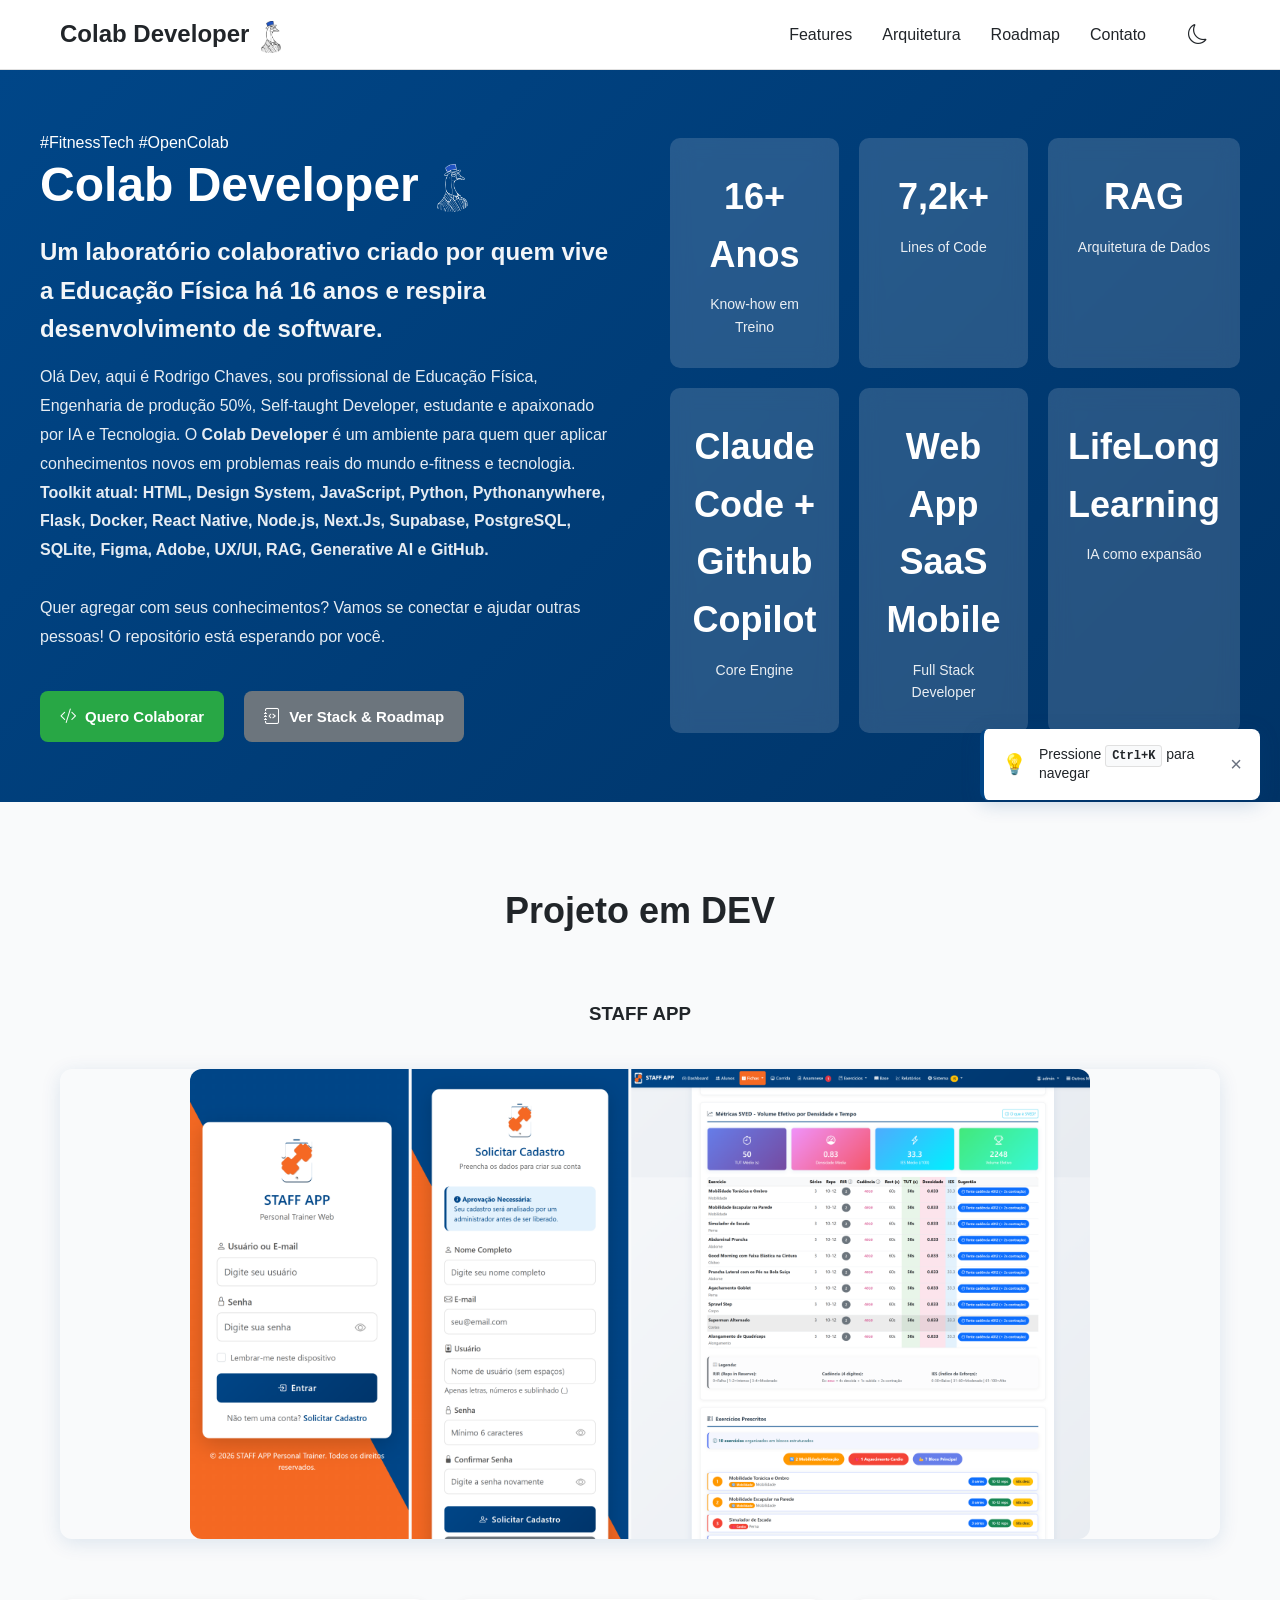
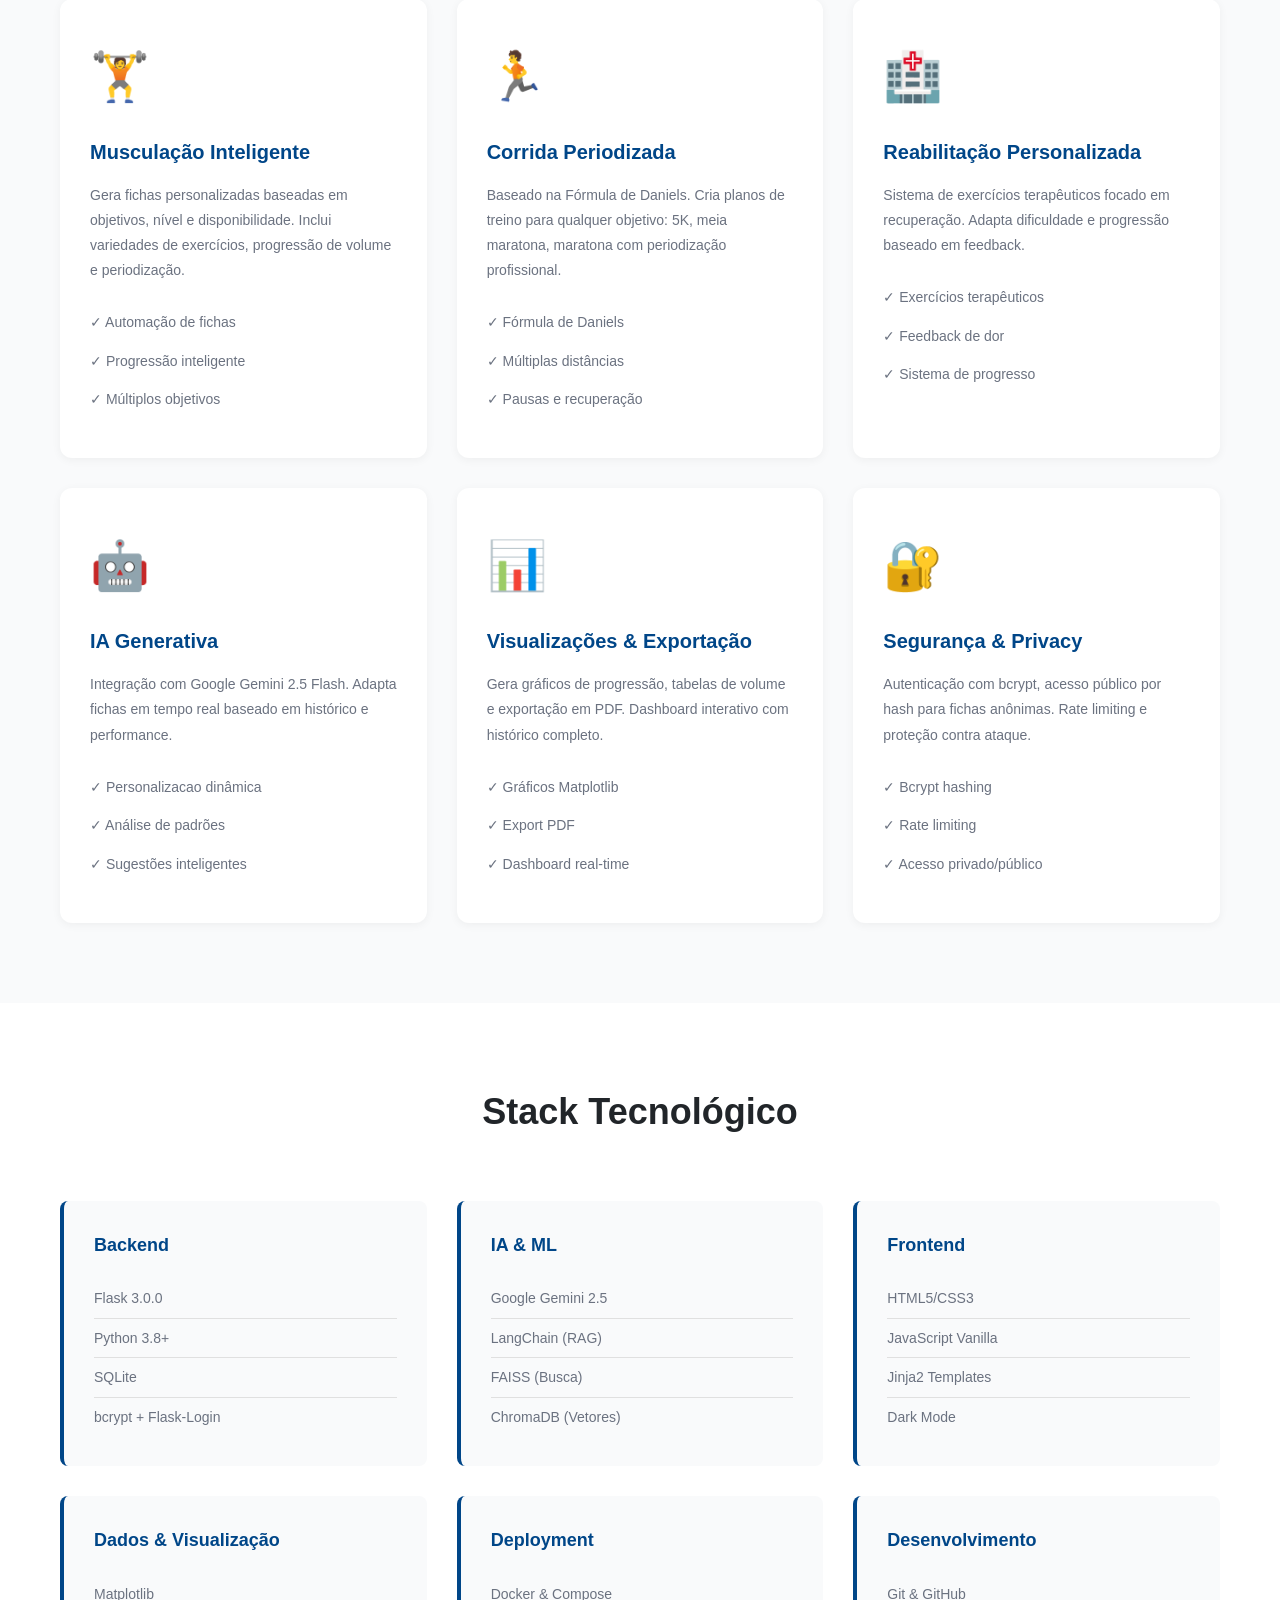
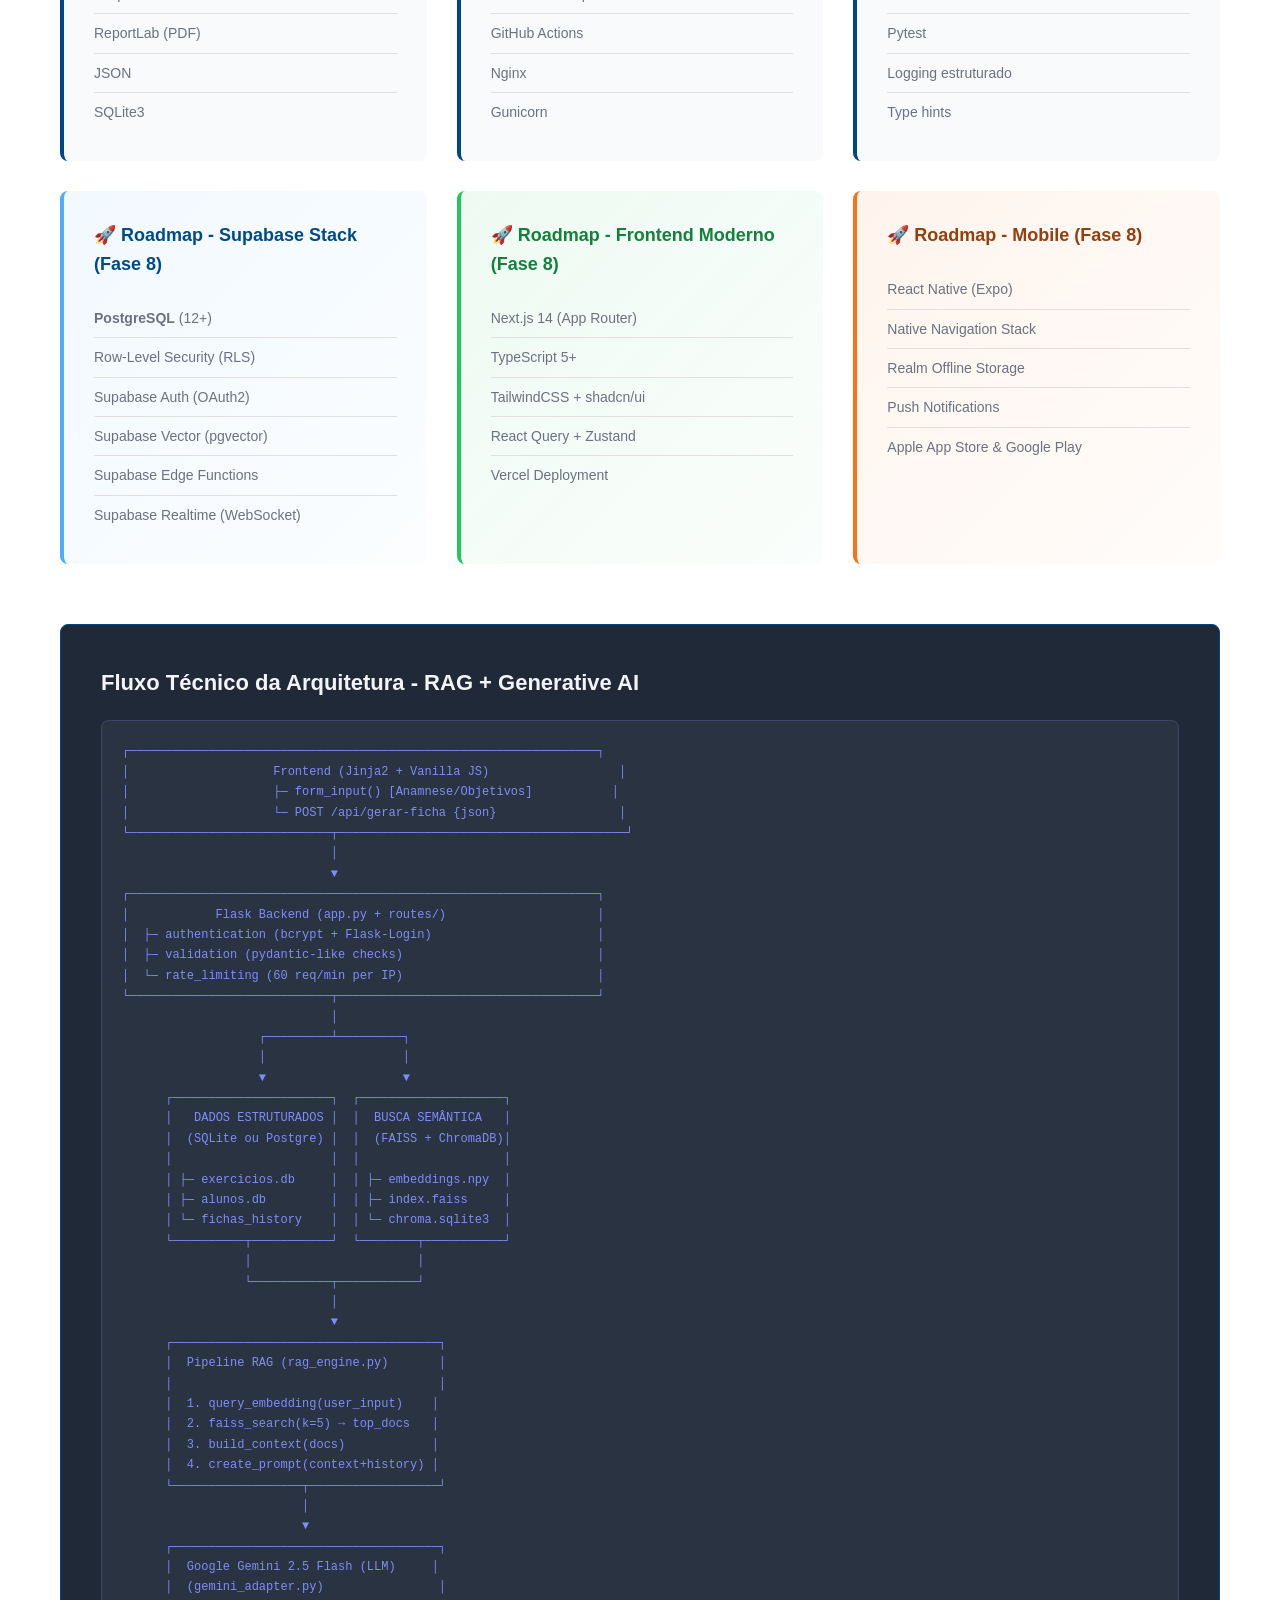
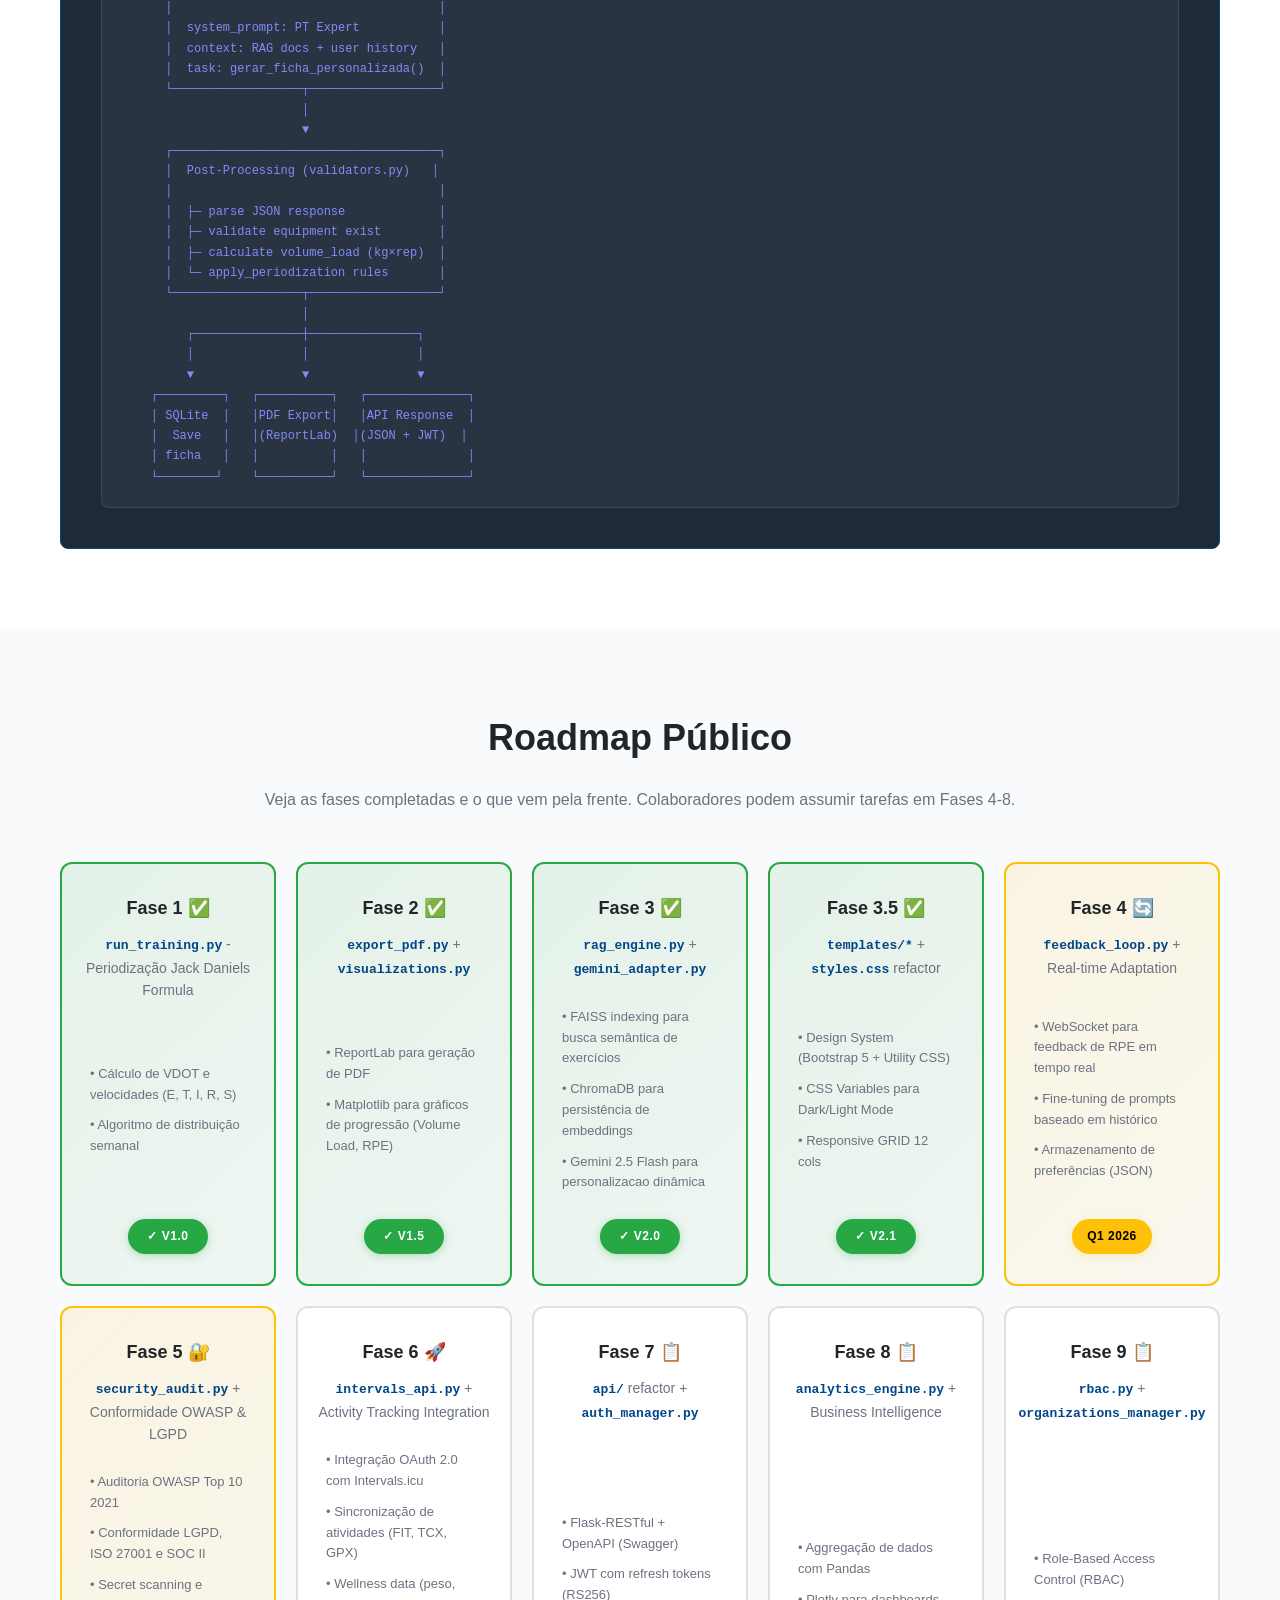
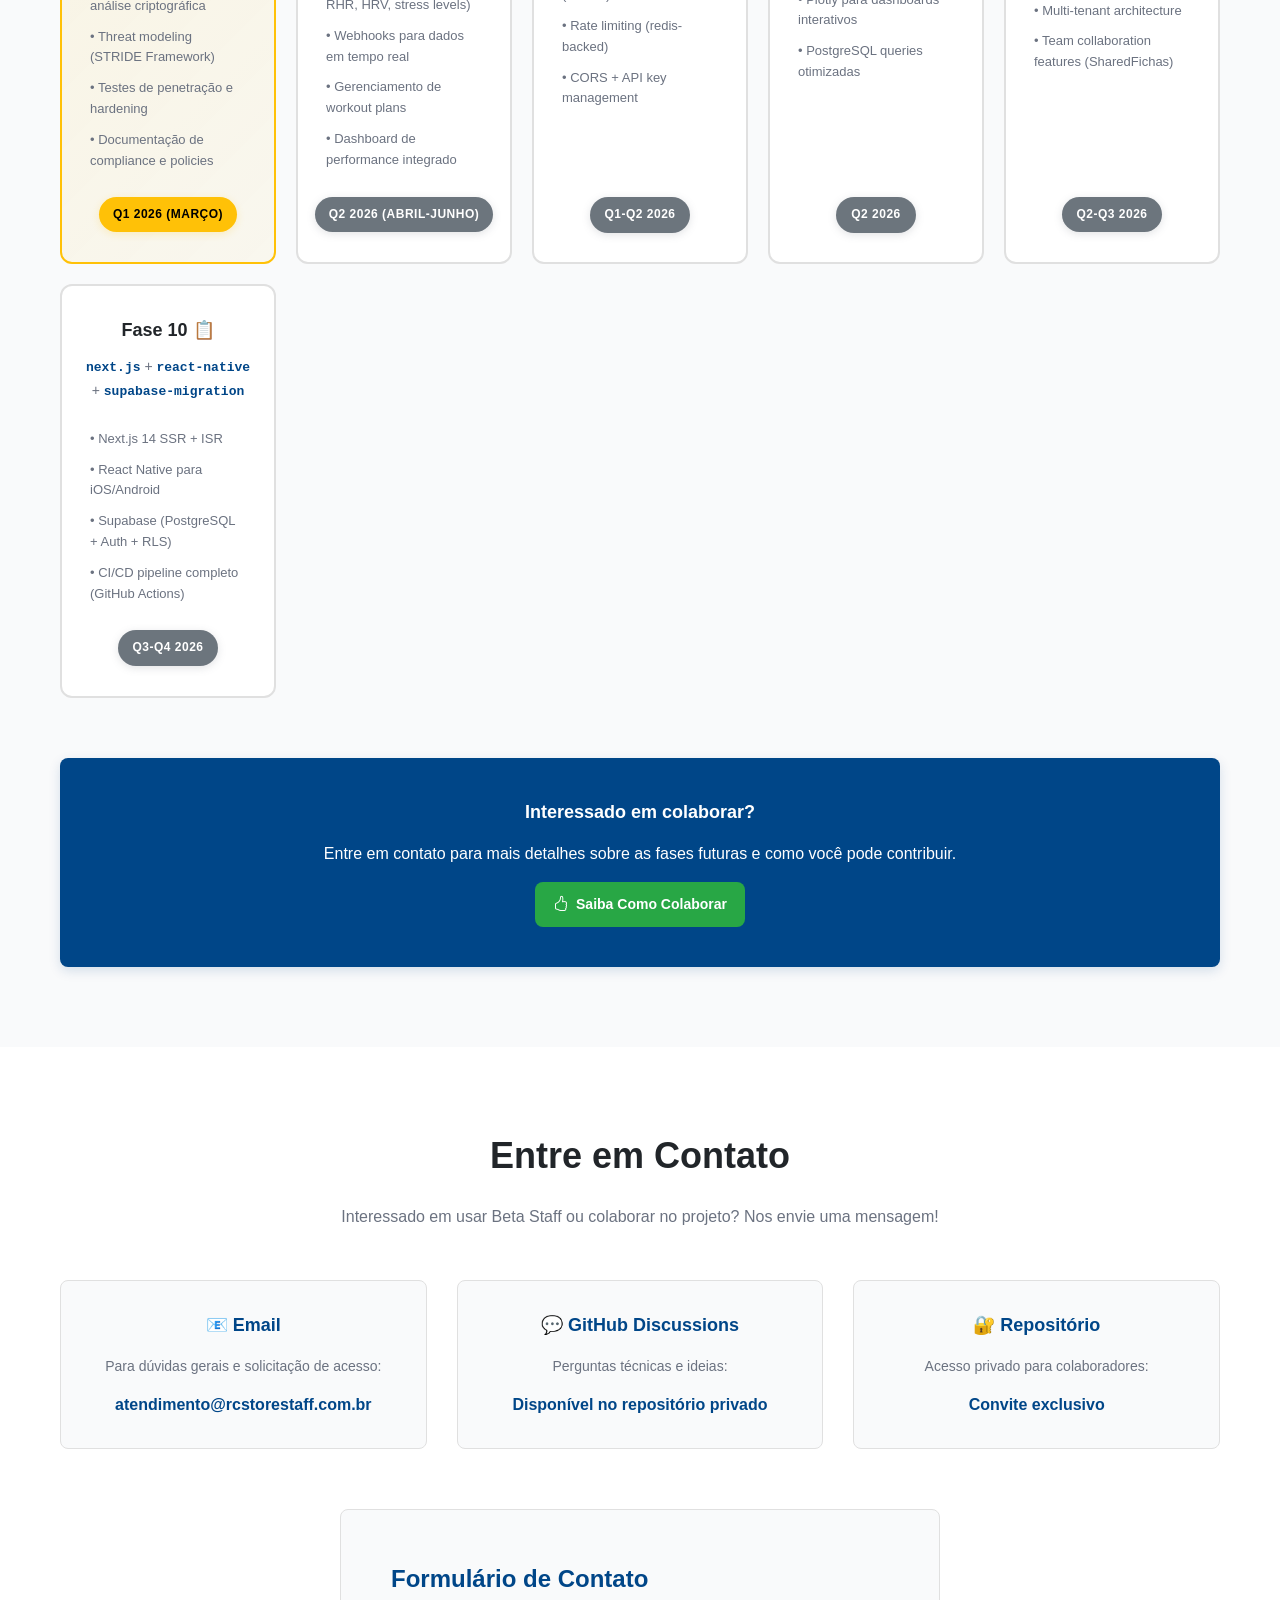
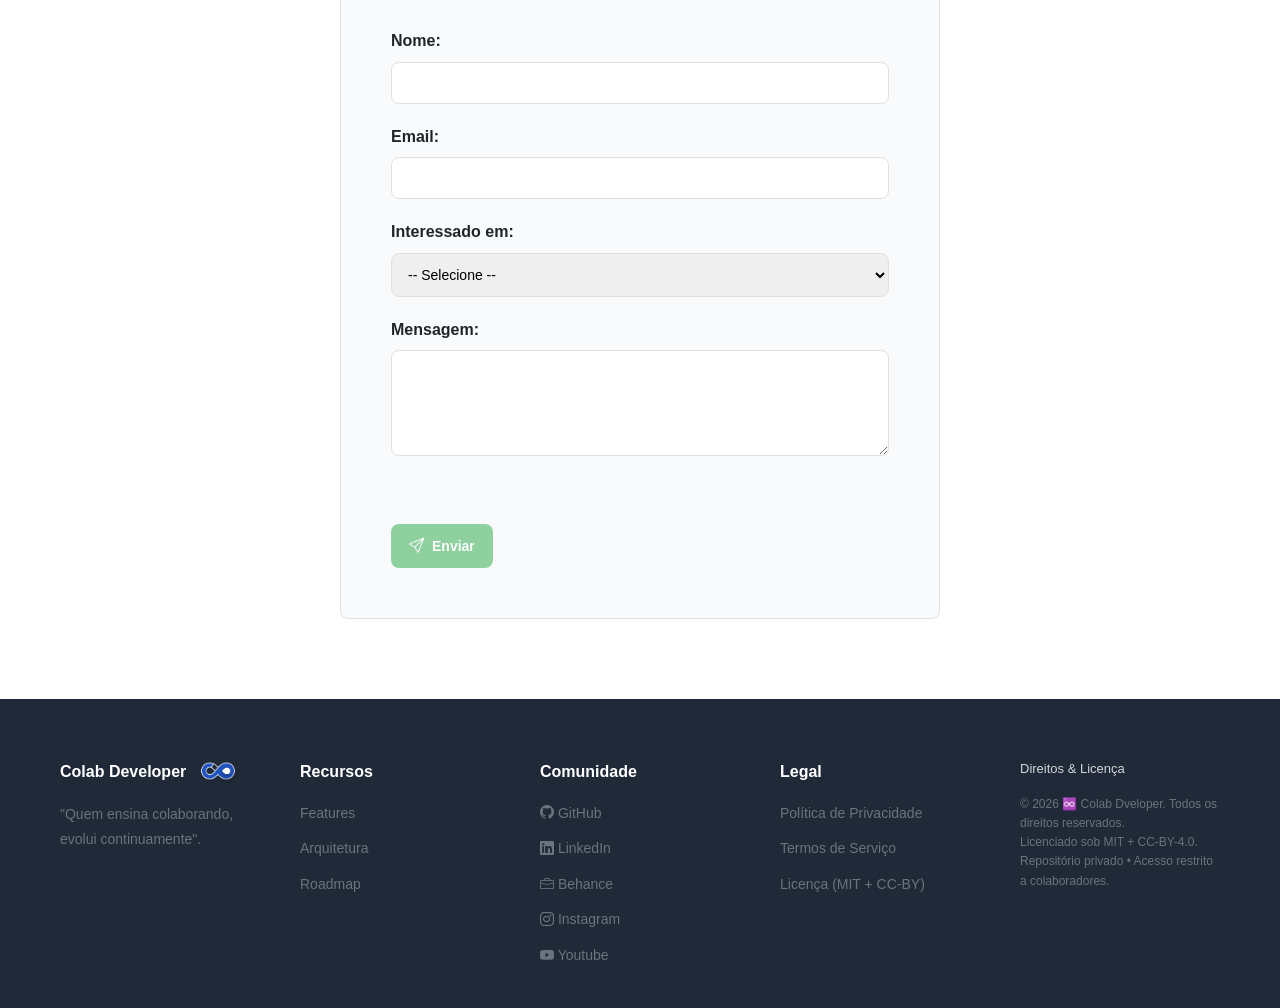
==== commit 581743a0: "add: Atualizações implementadas: ✅ Informações de Contato Intervals.icu  Website, email suporte, loc" ====
--- a/index.html
+++ b/index.html
@@ -13,8 +13,8 @@
     <meta name="theme-color" content="#004688">
     <link rel="stylesheet" href="https://cdn.jsdelivr.net/npm/bootstrap-icons@1.11.0/font/bootstrap-icons.css">
     <link rel="stylesheet" href="styles.css">
-    <!-- Google reCAPTCHA Enterprise -->
-    <script src="https://www.google.com/recaptcha/enterprise.js" async defer></script>
+    <!-- Google reCAPTCHA v2 -->
+    <script src="https://www.google.com/recaptcha/api.js" async defer></script>
 </head>
 <body>
     <!-- HEADER -->
@@ -434,8 +434,36 @@
                     <span class="badge badge-progress">Q1 2026</span>
                 </div>
 
+                <div class="phase in-progress">
+                    <h4>Fase 5 🔐</h4>
+                    <p><code>security_audit.py</code> + Conformidade OWASP & LGPD</p>
+                    <ul>
+                        <li>• Auditoria OWASP Top 10 2021</li>
+                        <li>• Conformidade LGPD, ISO 27001 e SOC II</li>
+                        <li>• Secret scanning e análise criptográfica</li>
+                        <li>• Threat modeling (STRIDE Framework)</li>
+                        <li>• Testes de penetração e hardening</li>
+                        <li>• Documentação de compliance e policies</li>
+                    </ul>
+                    <span class="badge badge-progress">Q1 2026 (Março)</span>
+                </div>
+
                 <div class="phase planned">
-                    <h4>Fase 5 📋</h4>
+                    <h4>Fase 6 🚀</h4>
+                    <p><code>intervals_api.py</code> + Activity Tracking Integration</p>
+                    <ul>
+                        <li>• Integração OAuth 2.0 com Intervals.icu</li>
+                        <li>• Sincronização de atividades (FIT, TCX, GPX)</li>
+                        <li>• Wellness data (peso, RHR, HRV, stress levels)</li>
+                        <li>• Webhooks para dados em tempo real</li>
+                        <li>• Gerenciamento de workout plans</li>
+                        <li>• Dashboard de performance integrado</li>
+                    </ul>
+                    <span class="badge badge-planned">Q2 2026 (Abril-Junho)</span>
+                </div>
+
+                <div class="phase planned">
+                    <h4>Fase 7 📋</h4>
                     <p><code>api/</code> refactor + <code>auth_manager.py</code></p>
                     <ul>
                         <li>• Flask-RESTful + OpenAPI (Swagger)</li>
@@ -447,7 +475,7 @@
                 </div>
 
                 <div class="phase planned">
-                    <h4>Fase 6 📋</h4>
+                    <h4>Fase 8 📋</h4>
                     <p><code>analytics_engine.py</code> + Business Intelligence</p>
                     <ul>
                         <li>• Aggregação de dados com Pandas</li>
@@ -458,7 +486,7 @@
                 </div>
 
                 <div class="phase planned">
-                    <h4>Fase 7 📋</h4>
+                    <h4>Fase 9 📋</h4>
                     <p><code>rbac.py</code> + <code>organizations_manager.py</code></p>
                     <ul>
                         <li>• Role-Based Access Control (RBAC)</li>
@@ -469,7 +497,7 @@
                 </div>
 
                 <div class="phase planned">
-                    <h4>Fase 8 📋</h4>
+                    <h4>Fase 10 📋</h4>
                     <p><code>next.js</code> + <code>react-native</code> + <code>supabase-migration</code></p>
                     <ul>
                         <li>• Next.js 14 SSR + ISR</li>
@@ -549,8 +577,7 @@
                     </div>
 
                     <div class="form-group">
-                        <div class="g-recaptcha" data-sitekey="6LfxbYUsAAAAAB4scfTJ9kRqIRITO_PxOwAgs7VU" data-action="submit"></div>
-                        <input type="hidden" name="g-recaptcha-response" id="recaptchaToken">
+                        <div class="g-recaptcha" data-sitekey="6LfxbYUsAAAAAB4scfTJ9kRqIRITO_PxOwAgs7VU" data-callback="onRecaptchaSuccess"></div>
                     </div>
 
                     <button type="submit" class="btn btn-success" id="submitBtn" disabled>
@@ -678,8 +705,8 @@
         <div class="command-results" id="commandResults"></div>
     </div>
 
-    <!-- Google reCAPTCHA Enterprise -->
-    <script src="https://www.google.com/recaptcha/enterprise.js" async defer></script>
+    <!-- Google reCAPTCHA v2 -->
+    <script src="https://www.google.com/recaptcha/api.js" async defer></script>
 
     <script src="scripts.js"></script>
 </body>
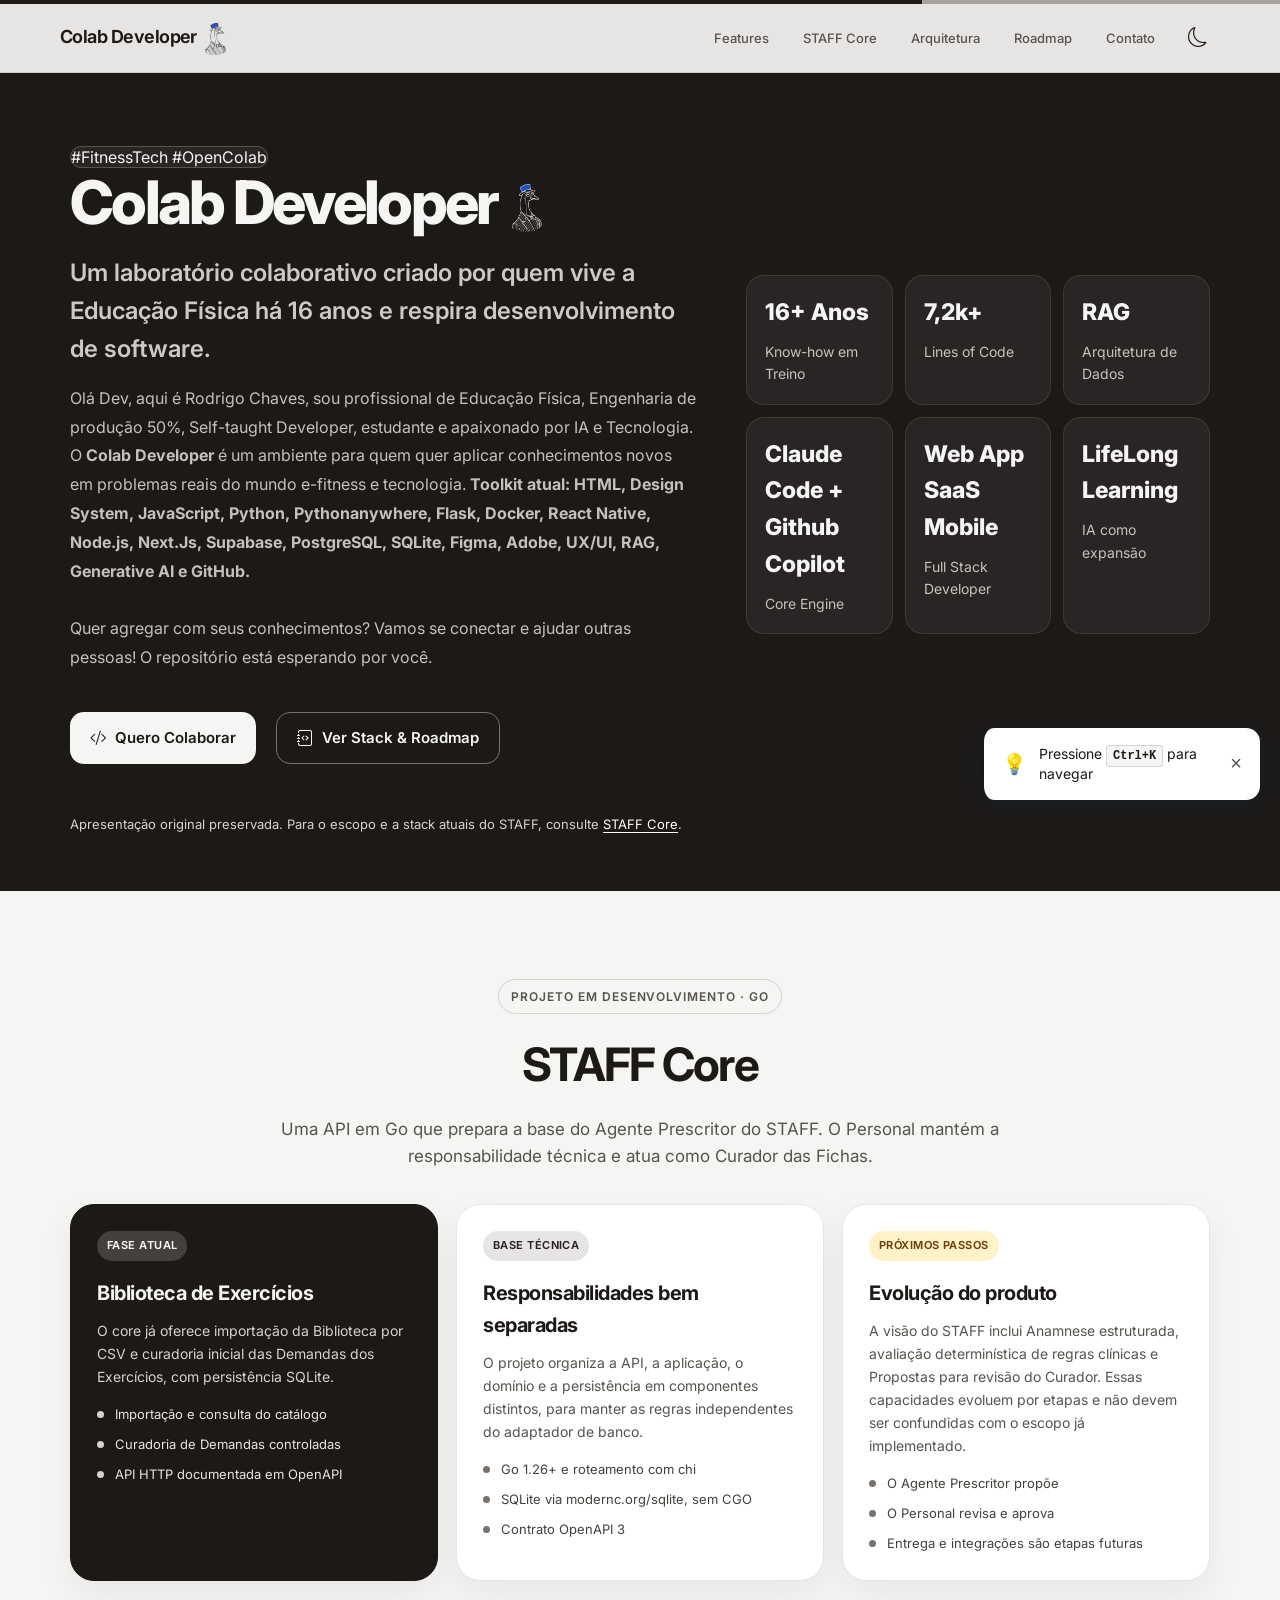
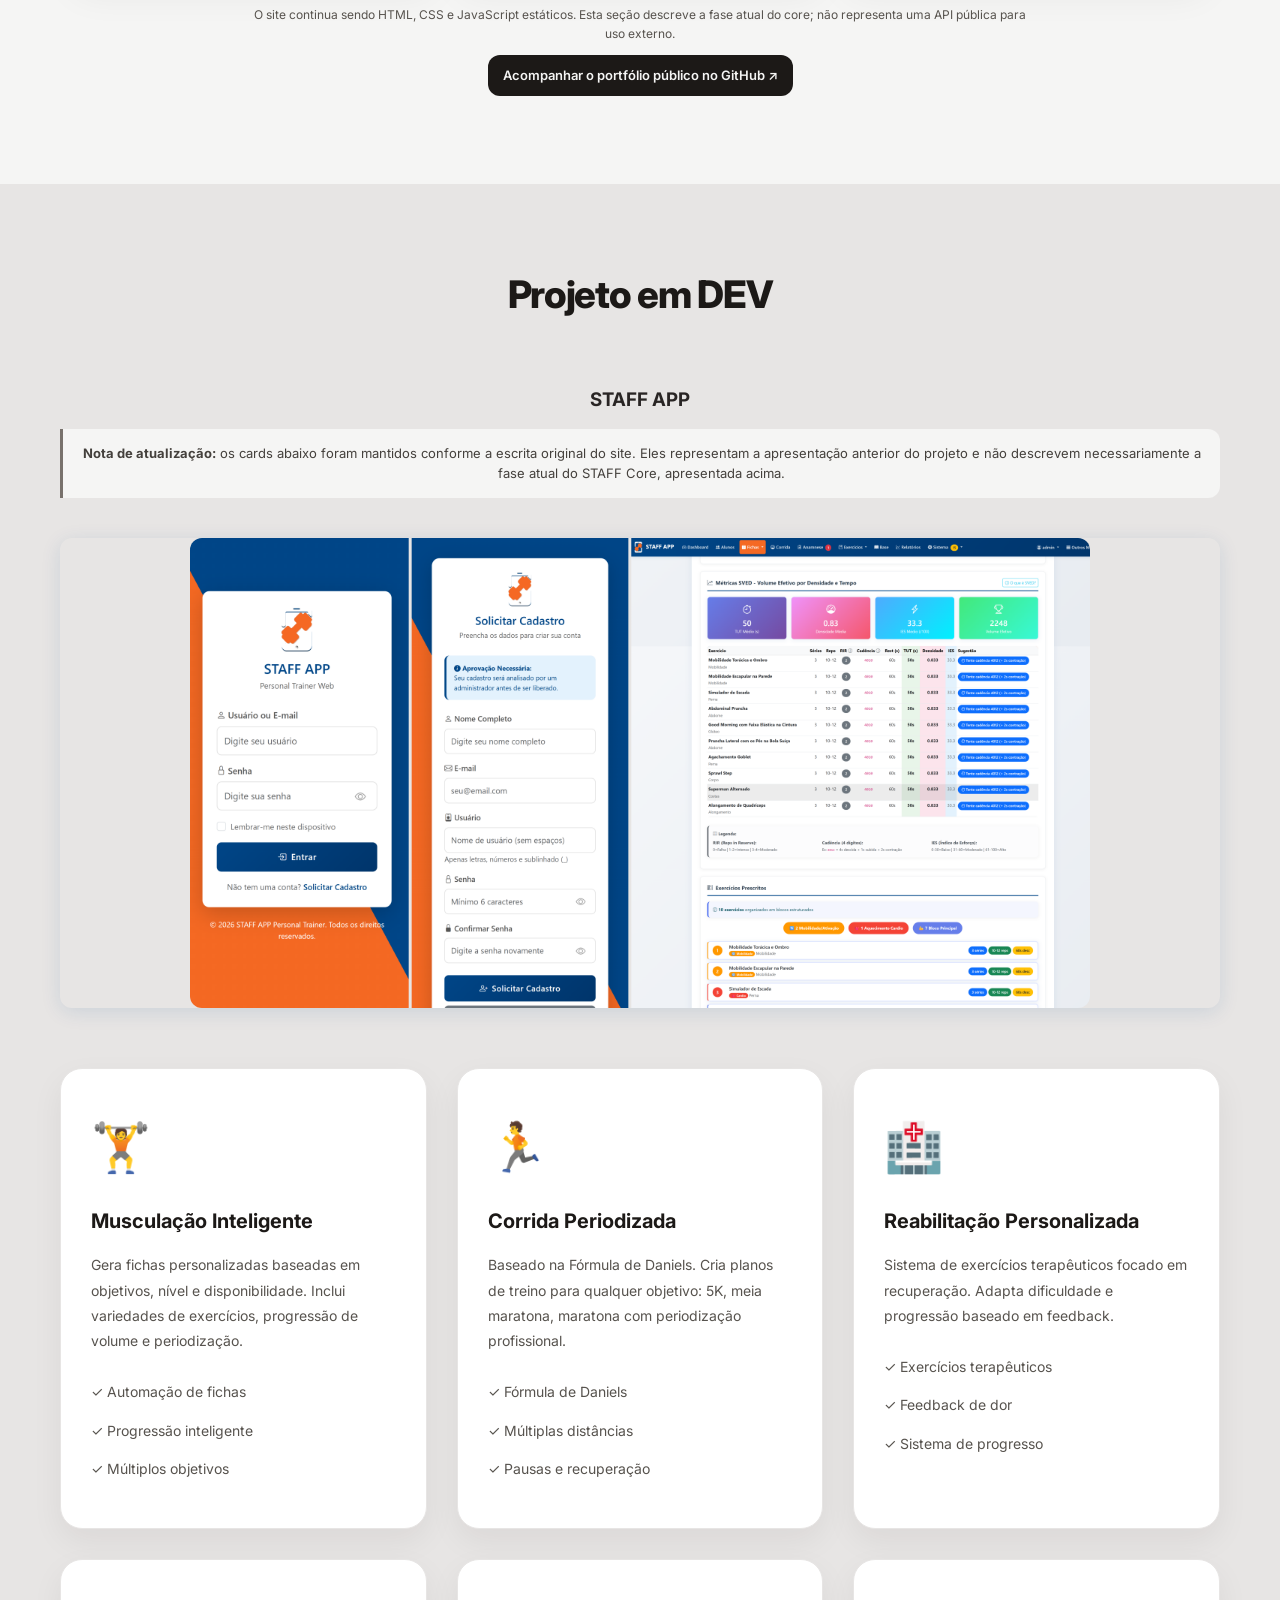
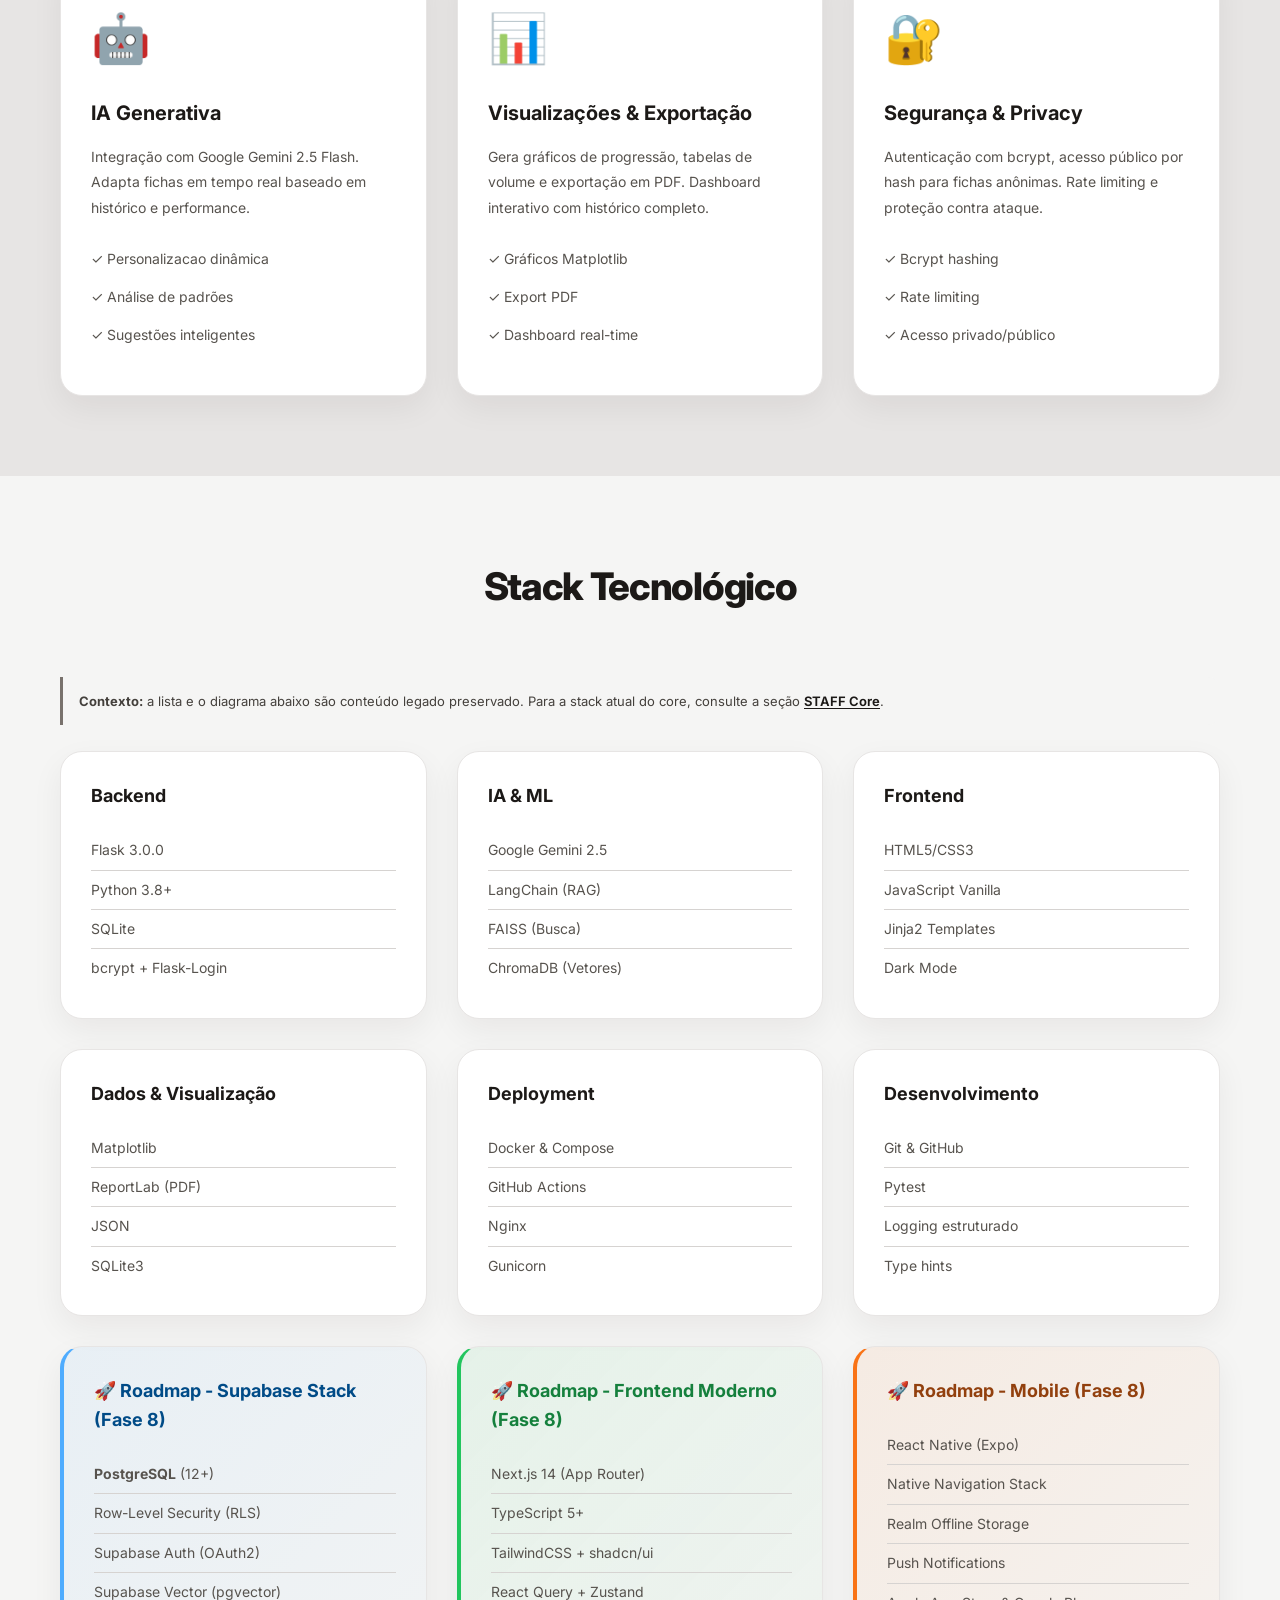
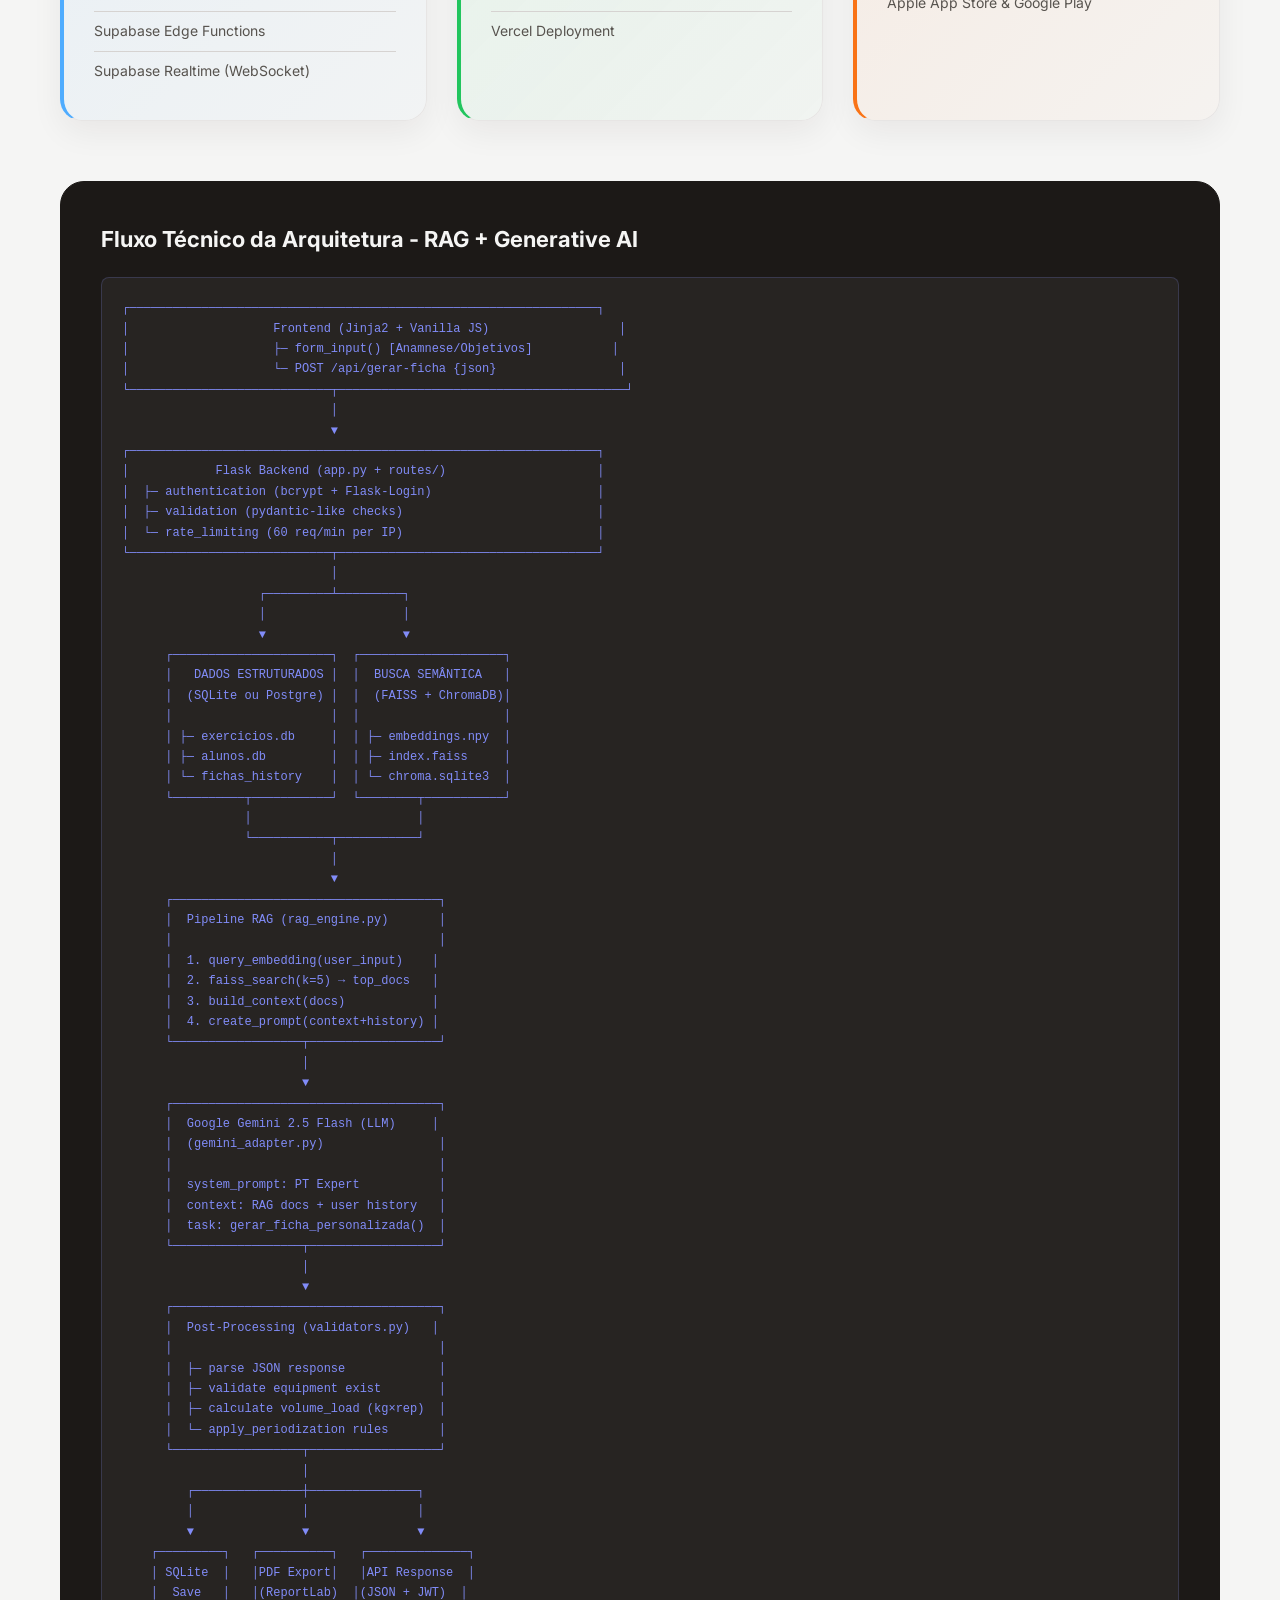
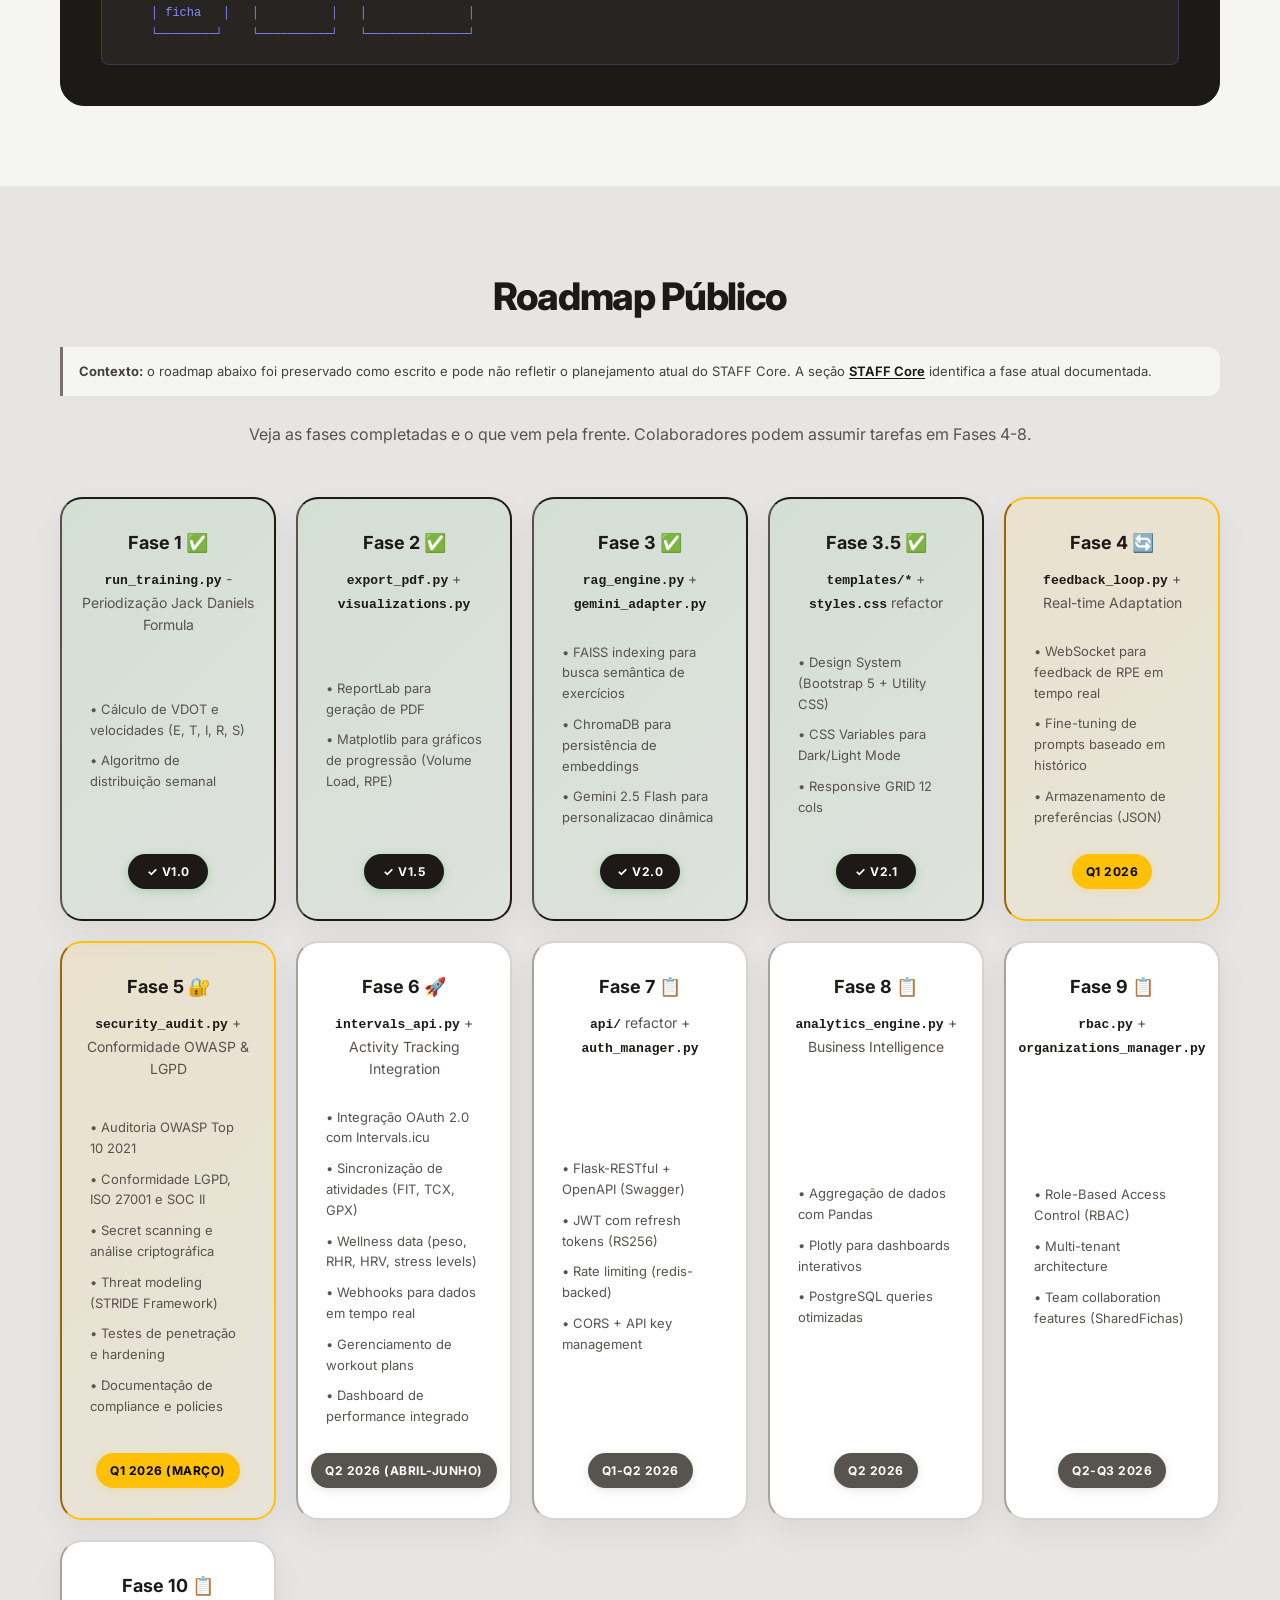
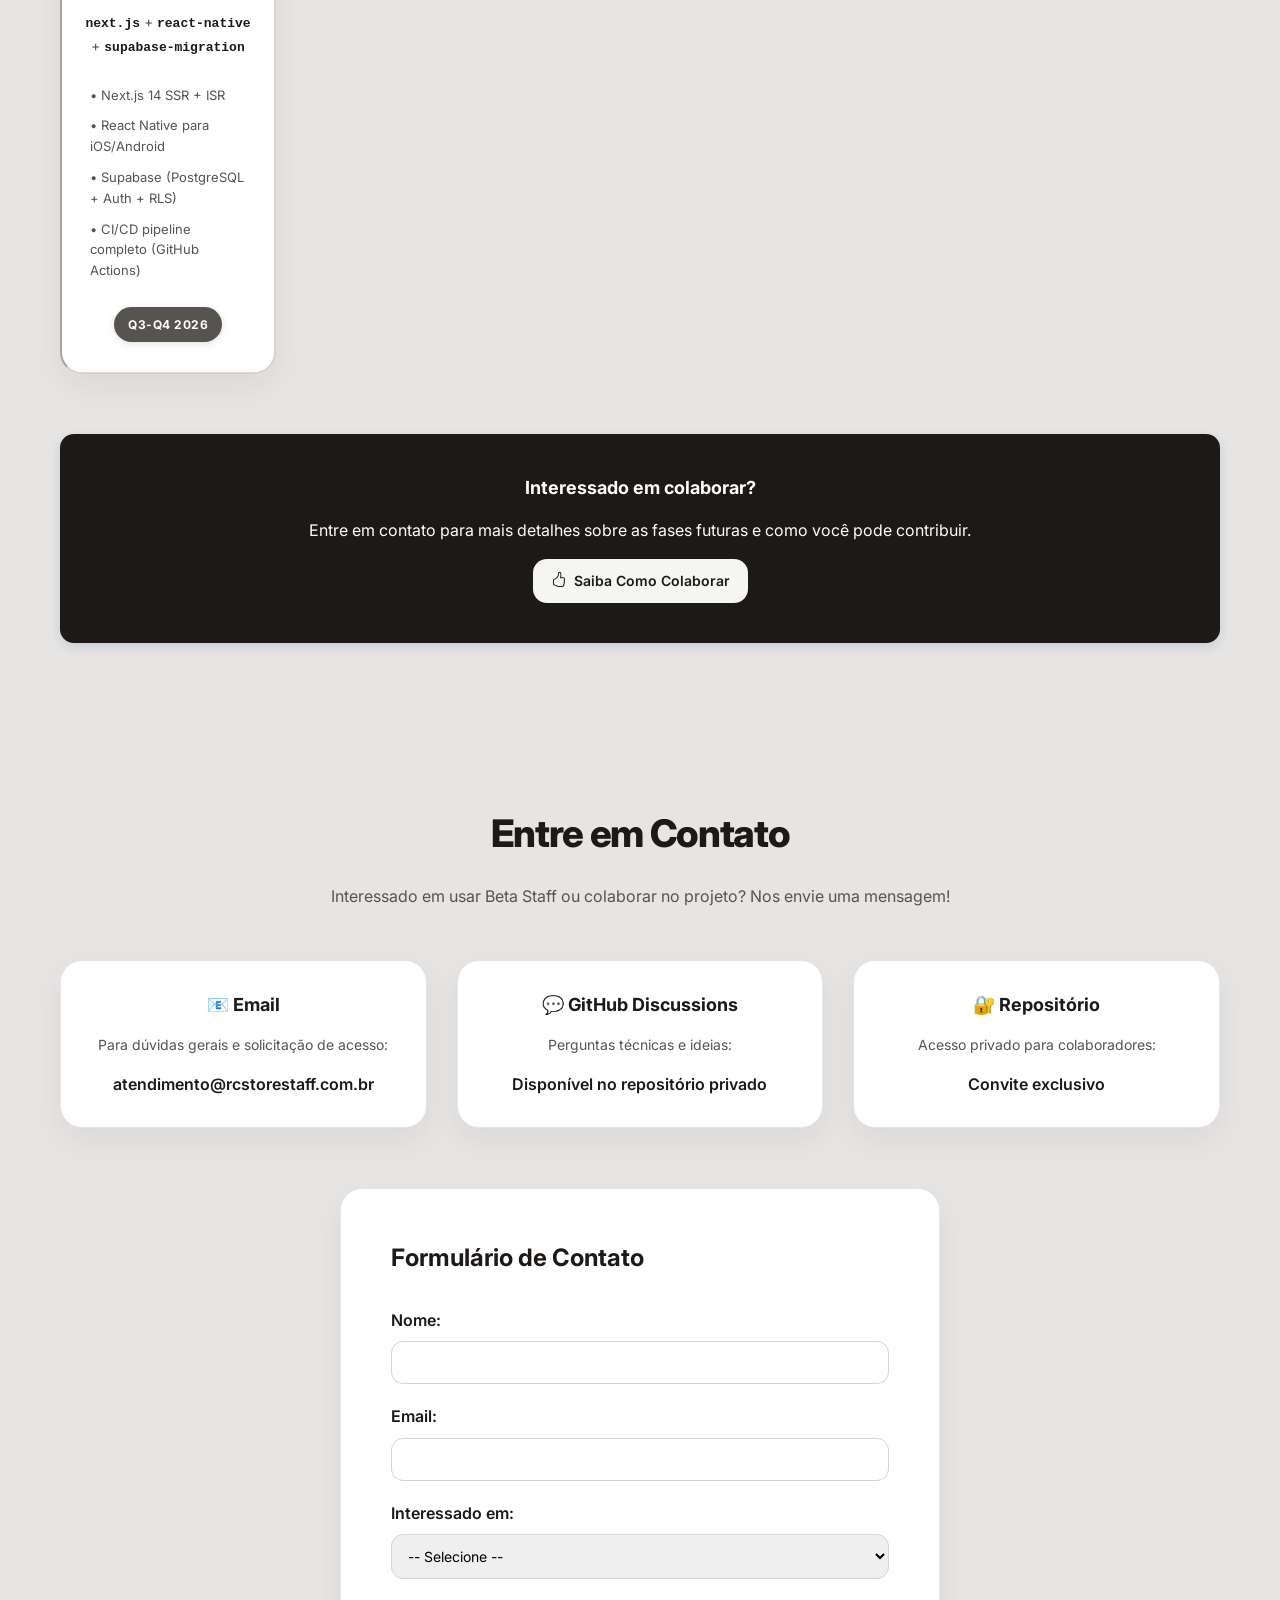
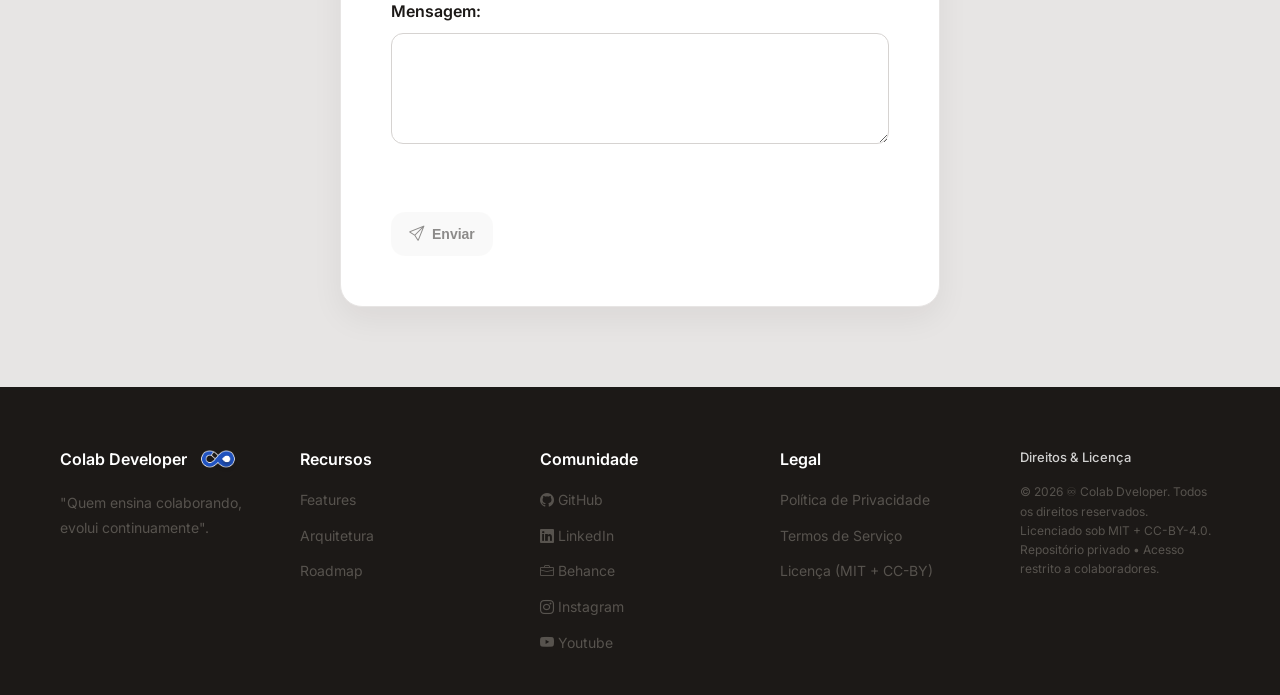
==== commit 9f0633bb: "feat: showcase STAFF Go API portfolio with Moveflux design system" ====
--- a/index.html
+++ b/index.html
@@ -3,14 +3,23 @@
 <head>
     <meta charset="UTF-8">
     <meta name="viewport" content="width=device-width, initial-scale=1.0">
-    <meta name="description" content="Beta Staff - Plataforma inteligente de geração de fichas de treino com IA">
-    <meta name="keywords" content="fichas treino, musculação, corrida, reabilitação, IA, Daniels">
+    <meta name="description" content="Colab Developer: laboratório colaborativo e portfólio do STAFF Core, API em Go para apoiar o Agente Prescritor com curadoria do Personal.">
+    <meta name="keywords" content="Colab Developer, STAFF Core, Go, API, design system, colaboração">
     <title>Colab Developer</title>
+    <link rel="canonical" href="https://rodrigochavesoa.github.io/Colab_Developer/">
+    <meta property="og:type" content="website">
+    <meta property="og:title" content="Colab Developer — STAFF Core">
+    <meta property="og:description" content="Um laboratório colaborativo para tecnologia aplicada à Educação Física. Conheça a fase atual do STAFF Core.">
+    <meta property="og:url" content="https://rodrigochavesoa.github.io/Colab_Developer/">
+    <meta property="og:image" content="https://rodrigochavesoa.github.io/Colab_Developer/Colab_Developer.png">
+    <link rel="preconnect" href="https://fonts.googleapis.com">
+    <link rel="preconnect" href="https://fonts.gstatic.com" crossorigin>
+    <link rel="stylesheet" href="https://fonts.googleapis.com/css2?family=Inter:wght@300..700&display=swap">
     <!-- Favicon - Responsive sizes -->
     <link rel="icon" type="image/png" sizes="32x32" href="images-favicon/mascote_colab_developer.png">
     <link rel="icon" type="image/png" sizes="16x16" href="images-favicon/mascote_colab_developer.png">
     <link rel="apple-touch-icon" href="images-favicon/mascote_colab_developer.png">
-    <meta name="theme-color" content="#004688">
+    <meta name="theme-color" content="#e7e5e4">
     <link rel="stylesheet" href="https://cdn.jsdelivr.net/npm/bootstrap-icons@1.11.0/font/bootstrap-icons.css">
     <link rel="stylesheet" href="styles.css">
     <!-- Google reCAPTCHA v2 -->
@@ -23,6 +32,7 @@
             <a href="index.html" class="logo" style="text-decoration: none; color: inherit;"> Colab Developer <img src="images-favicon/Group_29_1.png"alt="Colab" style="margin-left: 5px; margin-top: 2px; height: 32px; vertical-align: middle;"></a>
             <nav class="nav">
                 <a href="#features">Features</a>
+                <a href="#portfolio">STAFF Core</a>
                 <a href="#architecture">Arquitetura</a>
                 <a href="#roadmap">Roadmap</a>
                 <a href="#contact">Contato</a>
@@ -84,6 +94,52 @@
                     <span class="stat-label">IA como expansão</span>
                 </div>
             </div>
+            <p class="hero-legacy-note">Apresentação original preservada. Para o escopo e a stack atuais do STAFF, consulte <a href="#portfolio">STAFF Core</a>.</p>
+        </div>
+    </section>
+
+    <!-- STAFF CORE PORTFOLIO: current project phase, documented in the STAFF Core README. -->
+    <section id="portfolio" class="portfolio-section" aria-labelledby="portfolio-title">
+        <div class="container">
+            <div class="portfolio-heading">
+                <span class="portfolio-eyebrow">Projeto em desenvolvimento · Go</span>
+                <h2 id="portfolio-title">STAFF Core</h2>
+                <p>Uma API em Go que prepara a base do Agente Prescritor do STAFF. O Personal mantém a responsabilidade técnica e atua como Curador das Fichas.</p>
+            </div>
+            <div class="portfolio-grid">
+                <article class="portfolio-card portfolio-card-featured">
+                    <span class="portfolio-status status-current">Fase atual</span>
+                    <h3>Biblioteca de Exercícios</h3>
+                    <p>O core já oferece importação da Biblioteca por CSV e curadoria inicial das Demandas dos Exercícios, com persistência SQLite.</p>
+                    <ul>
+                        <li>Importação e consulta do catálogo</li>
+                        <li>Curadoria de Demandas controladas</li>
+                        <li>API HTTP documentada em OpenAPI</li>
+                    </ul>
+                </article>
+                <article class="portfolio-card">
+                    <span class="portfolio-status status-foundation">Base técnica</span>
+                    <h3>Responsabilidades bem separadas</h3>
+                    <p>O projeto organiza a API, a aplicação, o domínio e a persistência em componentes distintos, para manter as regras independentes do adaptador de banco.</p>
+                    <ul>
+                        <li>Go 1.26+ e roteamento com chi</li>
+                        <li>SQLite via modernc.org/sqlite, sem CGO</li>
+                        <li>Contrato OpenAPI 3</li>
+                    </ul>
+                </article>
+                <article class="portfolio-card">
+                    <span class="portfolio-status status-next">Próximos passos</span>
+                    <h3>Evolução do produto</h3>
+                    <p>A visão do STAFF inclui Anamnese estruturada, avaliação determinística de regras clínicas e Propostas para revisão do Curador. Essas capacidades evoluem por etapas e não devem ser confundidas com o escopo já implementado.</p>
+                    <ul>
+                        <li>O Agente Prescritor propõe</li>
+                        <li>O Personal revisa e aprova</li>
+                        <li>Entrega e integrações são etapas futuras</li>
+                    </ul>
+                </article>
+            </div>
+            <p class="portfolio-footnote">O site continua sendo HTML, CSS e JavaScript estáticos. Esta seção descreve a fase atual do core; não representa uma API pública para uso externo.</p>
+            <a class="portfolio-link" href="https://github.com/rodrigochavesoa/Colab_Developer" target="_blank" rel="noopener noreferrer">Acompanhar o portfólio público no GitHub <span aria-hidden="true">↗</span></a>
         </div>
     </section>
 
@@ -94,6 +150,7 @@
         <div class="container">
             <h2>Projeto em DEV</h2>
             <h3><a href="https://www.instagram.com/staff.app" target="_blank" rel="noopener noreferrer">STAFF APP</a></h3>
+            <p class="legacy-note"><strong>Nota de atualização:</strong> os cards abaixo foram mantidos conforme a escrita original do site. Eles representam a apresentação anterior do projeto e não descrevem necessariamente a fase atual do STAFF Core, apresentada acima.</p>
             
             <!-- STAFF APP Showcase Image -->
             <div class="staff-app-showcase">
@@ -198,6 +255,7 @@
     <section id="architecture" class="architecture">
         <div class="container">
             <h2>Stack Tecnológico</h2>
+            <p class="legacy-note"><strong>Contexto:</strong> a lista e o diagrama abaixo são conteúdo legado preservado. Para a stack atual do core, consulte a seção <a href="#portfolio">STAFF Core</a>.</p>
             
             <div class="tech-grid">
                 <div class="tech-group">
@@ -376,6 +434,7 @@
     <section id="roadmap" class="roadmap">
         <div class="container">
             <h2>Roadmap Público</h2>
+            <p class="legacy-note"><strong>Contexto:</strong> o roadmap abaixo foi preservado como escrito e pode não refletir o planejamento atual do STAFF Core. A seção <a href="#portfolio">STAFF Core</a> identifica a fase atual documentada.</p>
             <p class="roadmap-intro">
                 Veja as fases completadas e o que vem pela frente. Colaboradores podem assumir tarefas em Fases 4-8.
             </p>
@@ -678,6 +737,10 @@
             <i class="bi bi-file-text"></i>
             <span>Termos</span>
         </a>
+        <a href="#portfolio" class="more-item">
+            <i class="bi bi-braces"></i>
+            <span>STAFF Core</span>
+        </a>
         <a href="https://github.com/rodrigochavesoa" target="_blank" class="more-item" rel="noopener noreferrer">
             <i class="bi bi-github"></i>
             <span>GitHub</span>
--- a/styles.css
+++ b/styles.css
@@ -2140,4 +2140,167 @@
     }
 }
 
-
+/* ========================================
+   MOVEFLUX DESIGN SYSTEM — Colab Developer portfolio layer
+   Neutral foundation and component language; Colab identity remains in its own assets.
+   ======================================== */
+:root {
+    --primary-color: #1c1917;
+    --primary: #1c1917;
+    --primary-dark: #0c0a09;
+    --primary-light: #44403c;
+    --secondary-color: #57534e;
+    --success-color: #1c1917;
+    --dark: #1c1917;
+    --gray: #57534e;
+    --light: #f5f5f4;
+    --white: #ffffff;
+    --border: #d6d3d1;
+    --text-primary: #1c1917;
+    --text-secondary: #57534e;
+    --bg-primary: #e7e5e4;
+    --bg-secondary: #f5f5f4;
+    --bg-tertiary: #d6d3d1;
+    --btn-radius: 14px;
+    --transition: color .2s ease, background-color .2s ease, border-color .2s ease, box-shadow .2s ease, transform .2s ease;
+}
+
+html { scroll-padding-top: 84px; }
+body {
+    font-family: Inter, ui-sans-serif, system-ui, -apple-system, "Segoe UI", sans-serif;
+    background: var(--bg-primary);
+    color: var(--text-primary);
+}
+body::before {
+    content: "";
+    display: block;
+    height: 4px;
+    background: linear-gradient(90deg, #1c1917 0 72%, #a8a29e 72% 100%);
+}
+a { color: #292524; }
+a:hover { color: #78716c; }
+:focus-visible { outline: 3px solid #a16207; outline-offset: 3px; }
+.header {
+    background: rgba(231,229,228,.92);
+    border-bottom: 1px solid rgba(28,25,23,.10);
+    -webkit-backdrop-filter: blur(14px);
+    backdrop-filter: blur(14px);
+}
+.header .container { align-items: center; min-height: 68px; padding-top: 12px; padding-bottom: 12px; }
+.logo { color: #1c1917; font-size: 18px; font-weight: 650; letter-spacing: -.03em; }
+.nav { gap: 8px; }
+.nav a { padding: 9px 13px; border-radius: 12px; color: #57534e; font-size: 13px; }
+.nav a:hover, .nav a.active { background: #1c1917; color: #f5f5f4; }
+.theme-toggle-header { border-radius: 12px; }
+.hero { background: #1c1917; color: #f5f5f4; padding: 72px 20px 56px; text-align: left; }
+.hero .container { max-width: 1180px; grid-template-columns: minmax(0,1.15fr) minmax(300px,.85fr); gap: 48px; }
+.hero h1 { font-size: clamp(36px,5vw,60px); line-height: 1.05; letter-spacing: -.045em; }
+.hero .subtitle { color: #d6d3d1; }
+.hero .description { max-width: 68ch; color: #d6d3d1; }
+.badge-tech { background: #292524; border: 1px solid #57534e; border-radius: 999px; }
+.hero-stats { gap: 12px; }
+.stat { min-height: 94px; padding: 18px; text-align: left; background: #292524; border: 1px solid rgba(245,245,244,.10); border-radius: 18px; }
+.stat-num { font-size: clamp(16px,2vw,23px); }
+.stat-label { color: #d6d3d1; }
+.hero-legacy-note { grid-column: 1 / -1; margin-top: 2px; color: #d6d3d1; font-size: 13px; }
+.hero-legacy-note a { color: #fff; text-decoration: underline; text-underline-offset: 3px; }
+.btn { border-radius: 14px; font-weight: 600; box-shadow: none; }
+.btn-success { background: #f5f5f4; color: #1c1917; }
+.btn-success:hover { background: #d6d3d1; color: #1c1917; transform: translateY(-1px); box-shadow: none; }
+.btn-secondary { background: transparent; color: #f5f5f4; border: 1px solid #78716c; }
+.btn-secondary:hover { background: #292524; color: #fff; }
+.portfolio-section { padding: 88px 20px; background: #f5f5f4; }
+.portfolio-section .container { max-width: 1180px; }
+.portfolio-heading { max-width: 760px; margin: 0 auto 34px; text-align: center; }
+.portfolio-eyebrow { display: inline-block; margin-bottom: 14px; padding: 7px 12px; border: 1px solid #d6d3d1; border-radius: 999px; color: #57534e; font-size: 12px; font-weight: 600; letter-spacing: .08em; text-transform: uppercase; }
+.portfolio-heading h2 { margin: 0 0 14px; color: #1c1917; font-size: clamp(32px,4vw,46px); letter-spacing: -.04em; }
+.portfolio-heading p { color: #57534e; font-size: 17px; }
+.portfolio-grid { display: grid; grid-template-columns: repeat(3,minmax(0,1fr)); gap: 18px; }
+.portfolio-card { padding: 26px; background: #fff; border: 1px solid #e7e5e4; border-radius: 24px; box-shadow: 0 14px 36px rgba(28,25,23,.06); }
+.portfolio-card-featured { background: #1c1917; color: #f5f5f4; border-color: #1c1917; }
+.portfolio-card h3 { margin: 16px 0 10px; color: inherit; font-size: 20px; letter-spacing: -.025em; }
+.portfolio-card p { color: #57534e; font-size: 14px; line-height: 1.65; }
+.portfolio-card-featured p { color: #d6d3d1; }
+.portfolio-card ul { margin: 16px 0 0; padding: 0; list-style: none; }
+.portfolio-card li { margin-top: 9px; padding-left: 18px; color: #44403c; font-size: 13px; position: relative; }
+.portfolio-card li::before { content: ""; position: absolute; left: 0; top: .55em; width: 7px; height: 7px; border-radius: 50%; background: #78716c; }
+.portfolio-card-featured li { color: #e7e5e4; }
+.portfolio-card-featured li::before { background: #d6d3d1; }
+.portfolio-status { display: inline-flex; padding: 6px 10px; border-radius: 999px; font-size: 11px; font-weight: 650; letter-spacing: .04em; text-transform: uppercase; }
+.status-current { background: #44403c; color: #f5f5f4; }
+.status-foundation { background: #e7e5e4; color: #292524; }
+.status-next { background: #fef3c7; color: #713f12; }
+.portfolio-footnote { max-width: 780px; margin: 24px auto 12px; color: #57534e; text-align: center; font-size: 12px; }
+.portfolio-link { display: table; margin: 0 auto; padding: 10px 15px; border-radius: 12px; background: #1c1917; color: #f5f5f4; font-size: 13px; font-weight: 600; }
+.portfolio-link:hover { background: #44403c; color: #fff; }
+.features, .roadmap, .contact { background: #e7e5e4; }
+.architecture { background: #f5f5f4; }
+.features, .architecture, .roadmap, .contact { padding-top: 80px; padding-bottom: 80px; }
+.features h2, .architecture h2, .roadmap h2, .contact h2 { color: #1c1917; font-size: clamp(28px,3.4vw,38px); letter-spacing: -.035em; }
+.feature-card, .tech-group, .contact-card, .phase, .contact-form {
+    border: 1px solid #e7e5e4;
+    border-radius: 22px;
+    box-shadow: 0 12px 32px rgba(28,25,23,.06);
+}
+.feature-card:hover { transform: translateY(-3px); box-shadow: 0 18px 42px rgba(28,25,23,.10); }
+.tech-group { background: #fff; }
+.architecture-diagram { border-radius: 24px; }
+.legacy-note { margin: 14px 0 26px; padding: 14px 16px; border-left: 3px solid #78716c; border-radius: 0 12px 12px 0; background: #f5f5f4; color: #44403c; font-size: 13px; line-height: 1.6; }
+.legacy-note a { color: #1c1917; font-weight: 650; text-decoration: underline; text-underline-offset: 2px; }
+.roadmap-intro { color: #57534e; }
+.phase { background: #fff; }
+.phase.completed { border-left-color: #57534e; }
+.phase.in-progress { border-left-color: #a16207; }
+.phase.planned { border-left-color: #a8a29e; }
+.contact-card, .contact-form { background: #fff; }
+.contact-form input, .contact-form textarea, .contact-form select { border: 1px solid #d6d3d1; border-radius: 12px; }
+.footer { background: #1c1917; }
+.bottom-tab-bar { background: rgba(28,25,23,.96); border-top: 1px solid #44403c; }
+.tab-item { color: #d6d3d1; }
+.tab-item.active { color: #fff; }
+.more-menu, .command-bar { border: 1px solid #d6d3d1; border-radius: 20px; box-shadow: 0 18px 48px rgba(28,25,23,.20); }
+
+.dark-mode { --text-primary: #f5f5f4; --text-secondary: #d6d3d1; --bg-primary: #1c1917; --bg-secondary: #292524; --bg-tertiary: #44403c; --border: #57534e; color-scheme: dark; }
+.dark-mode body, .dark-mode .features, .dark-mode .roadmap, .dark-mode .contact { background: #1c1917; color: #f5f5f4; }
+.dark-mode .header { background: rgba(28,25,23,.93); border-color: #44403c; }
+.dark-mode .logo, .dark-mode .features h2, .dark-mode .architecture h2, .dark-mode .roadmap h2, .dark-mode .contact h2 { color: #f5f5f4; }
+.dark-mode .nav a { color: #d6d3d1; }
+.dark-mode .nav a:hover, .dark-mode .nav a.active { background: #f5f5f4; color: #1c1917; }
+.dark-mode .portfolio-section, .dark-mode .architecture { background: #292524; }
+.dark-mode .portfolio-heading h2, .dark-mode .portfolio-heading p, .dark-mode .portfolio-footnote { color: #f5f5f4; }
+.dark-mode .portfolio-card, .dark-mode .feature-card, .dark-mode .tech-group, .dark-mode .contact-card, .dark-mode .contact-form, .dark-mode .phase { background: #292524; border-color: #44403c; color: #f5f5f4; }
+.dark-mode .portfolio-card p, .dark-mode .portfolio-card li, .dark-mode .legacy-note, .dark-mode .roadmap-intro { color: #d6d3d1; }
+.dark-mode .portfolio-card-featured { background: #0c0a09; }
+.dark-mode .legacy-note { background: #292524; border-color: #a8a29e; }
+.dark-mode .legacy-note a { color: #f5f5f4; }
+.dark-mode .portfolio-link { background: #f5f5f4; color: #1c1917; }
+.dark-mode .contact-form input, .dark-mode .contact-form textarea, .dark-mode .contact-form select { background: #1c1917; border-color: #57534e; color: #f5f5f4; }
+.dark-mode .btn-success { background: #f5f5f4; color: #1c1917; }
+.dark-mode .btn-secondary { color: #f5f5f4; }
+
+@media (max-width: 900px) {
+    .portfolio-grid { grid-template-columns: 1fr 1fr; }
+    .portfolio-card-featured { grid-column: 1 / -1; }
+    .hero .container { grid-template-columns: 1fr; gap: 28px; }
+}
+@media (max-width: 600px) {
+    html { scroll-padding-top: 120px; }
+    .header .container { align-items: center; }
+    .nav { justify-content: flex-start; gap: 4px; }
+    .nav a { padding: 7px 9px; }
+    .hero { padding: 54px 16px 42px; }
+    .hero .container { padding: 0; }
+    .hero h1 { font-size: 38px; }
+    .hero-stats { grid-template-columns: 1fr 1fr; }
+    .stat { min-height: 82px; padding: 13px; }
+    .portfolio-section { padding: 58px 16px; }
+    .portfolio-grid { grid-template-columns: 1fr; }
+    .portfolio-card-featured { grid-column: auto; }
+    .features, .architecture, .roadmap, .contact { padding-top: 58px; padding-bottom: 58px; }
+    .legacy-note { font-size: 12px; }
+}
+@media (prefers-reduced-motion: reduce) {
+    *, *::before, *::after { scroll-behavior: auto !important; animation-duration: .01ms !important; animation-iteration-count: 1 !important; transition-duration: .01ms !important; }
+}
+
+
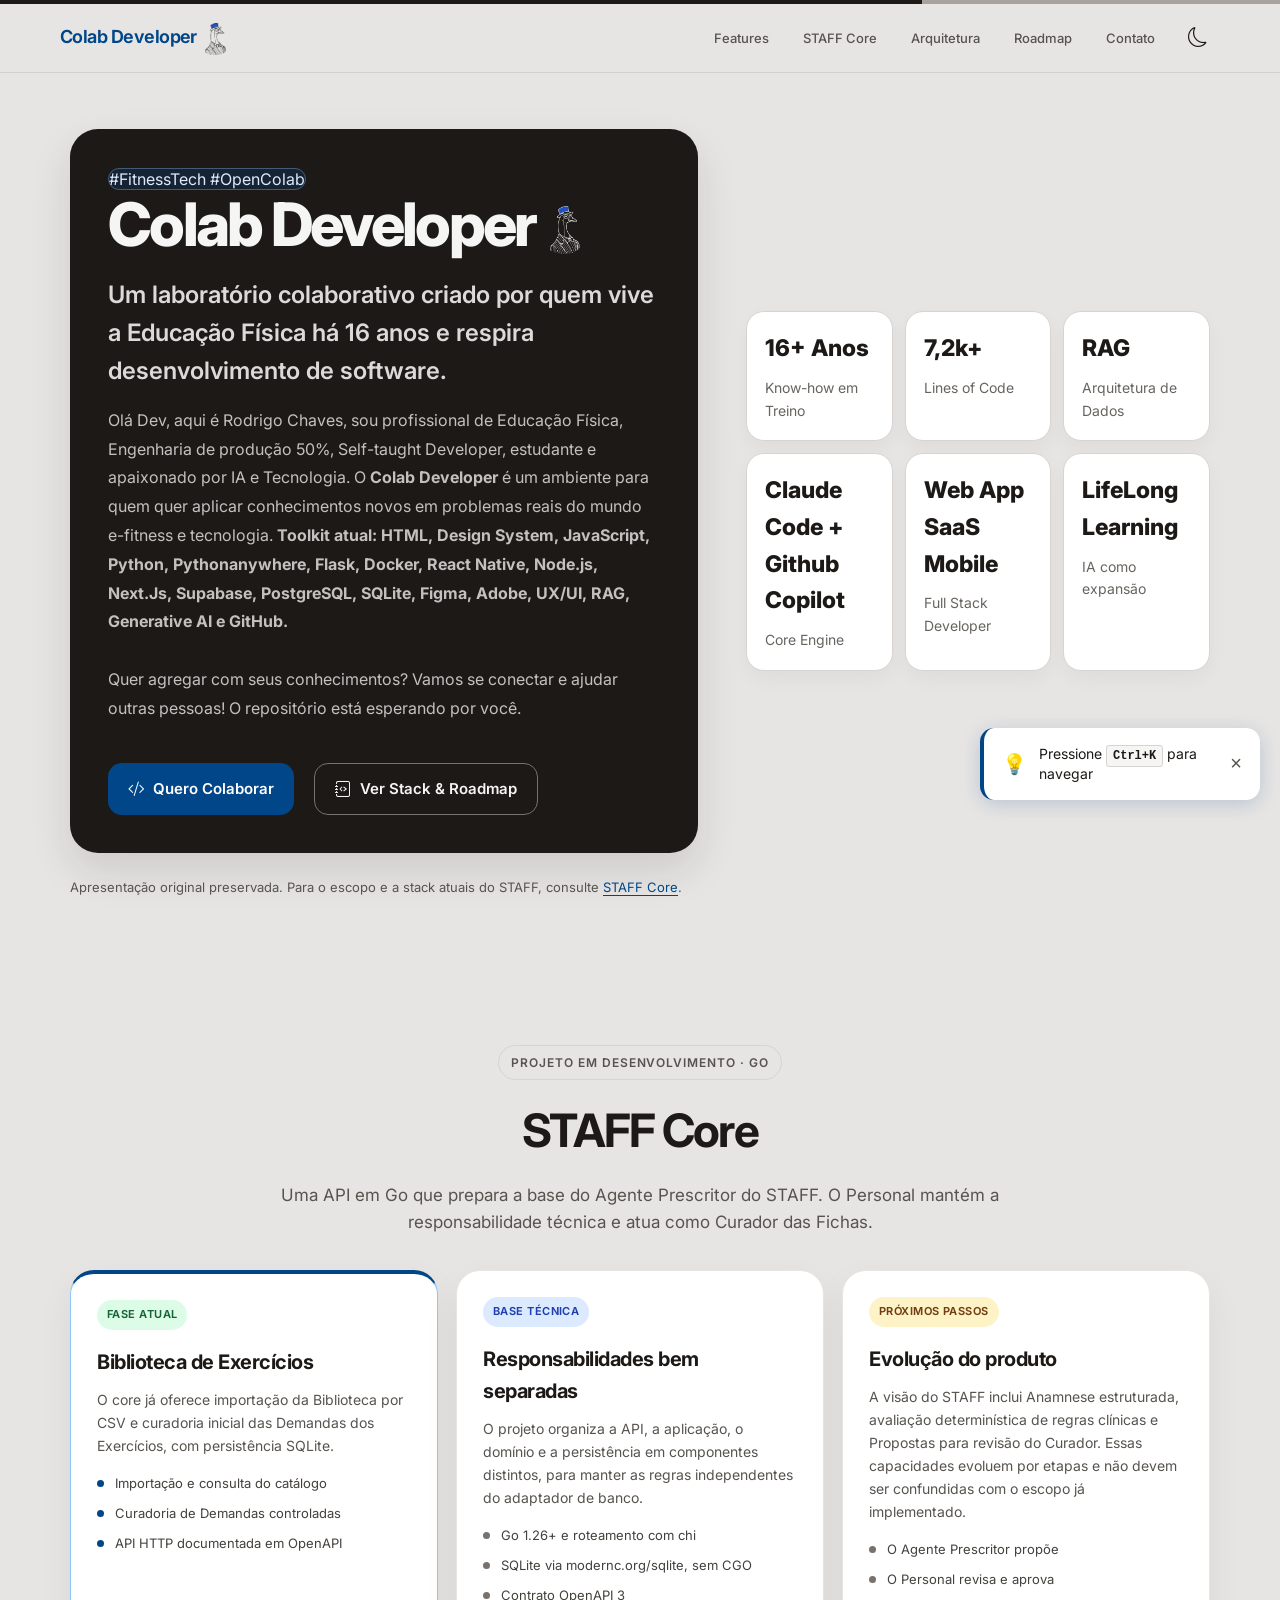
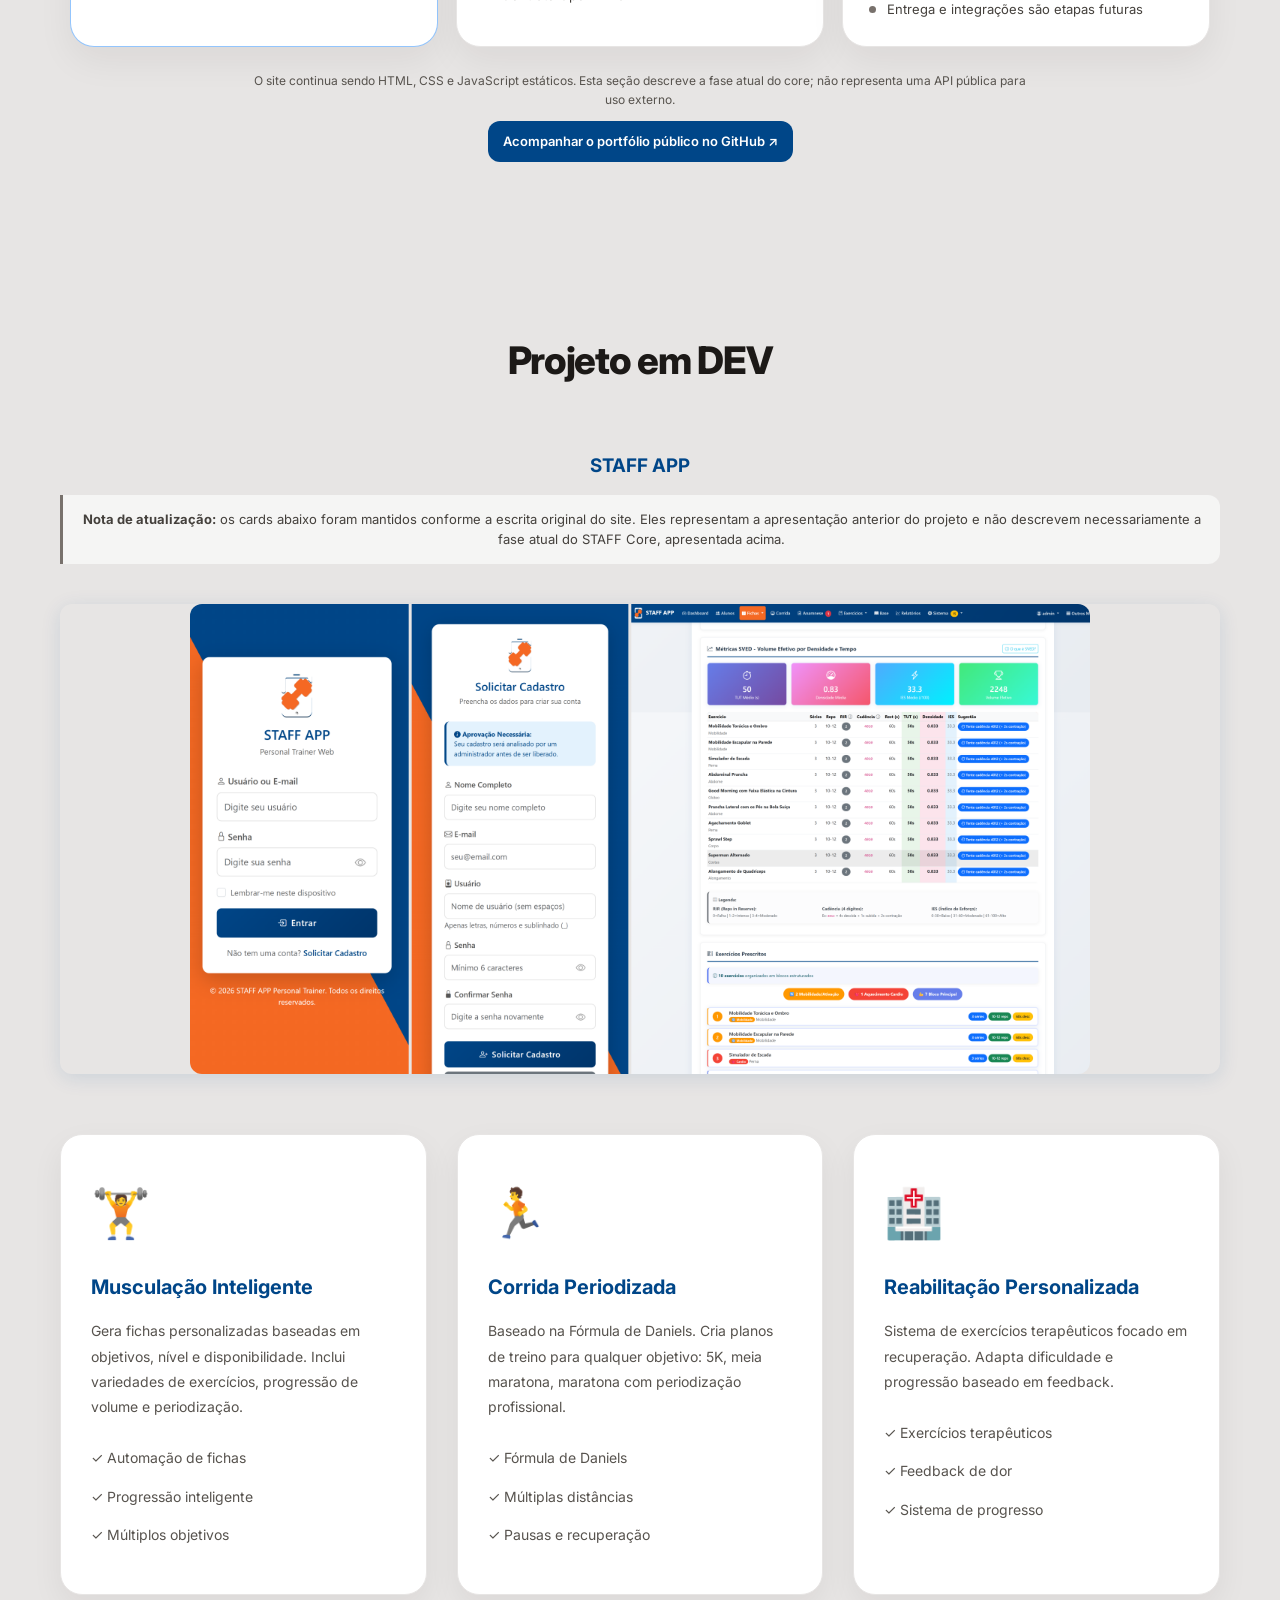
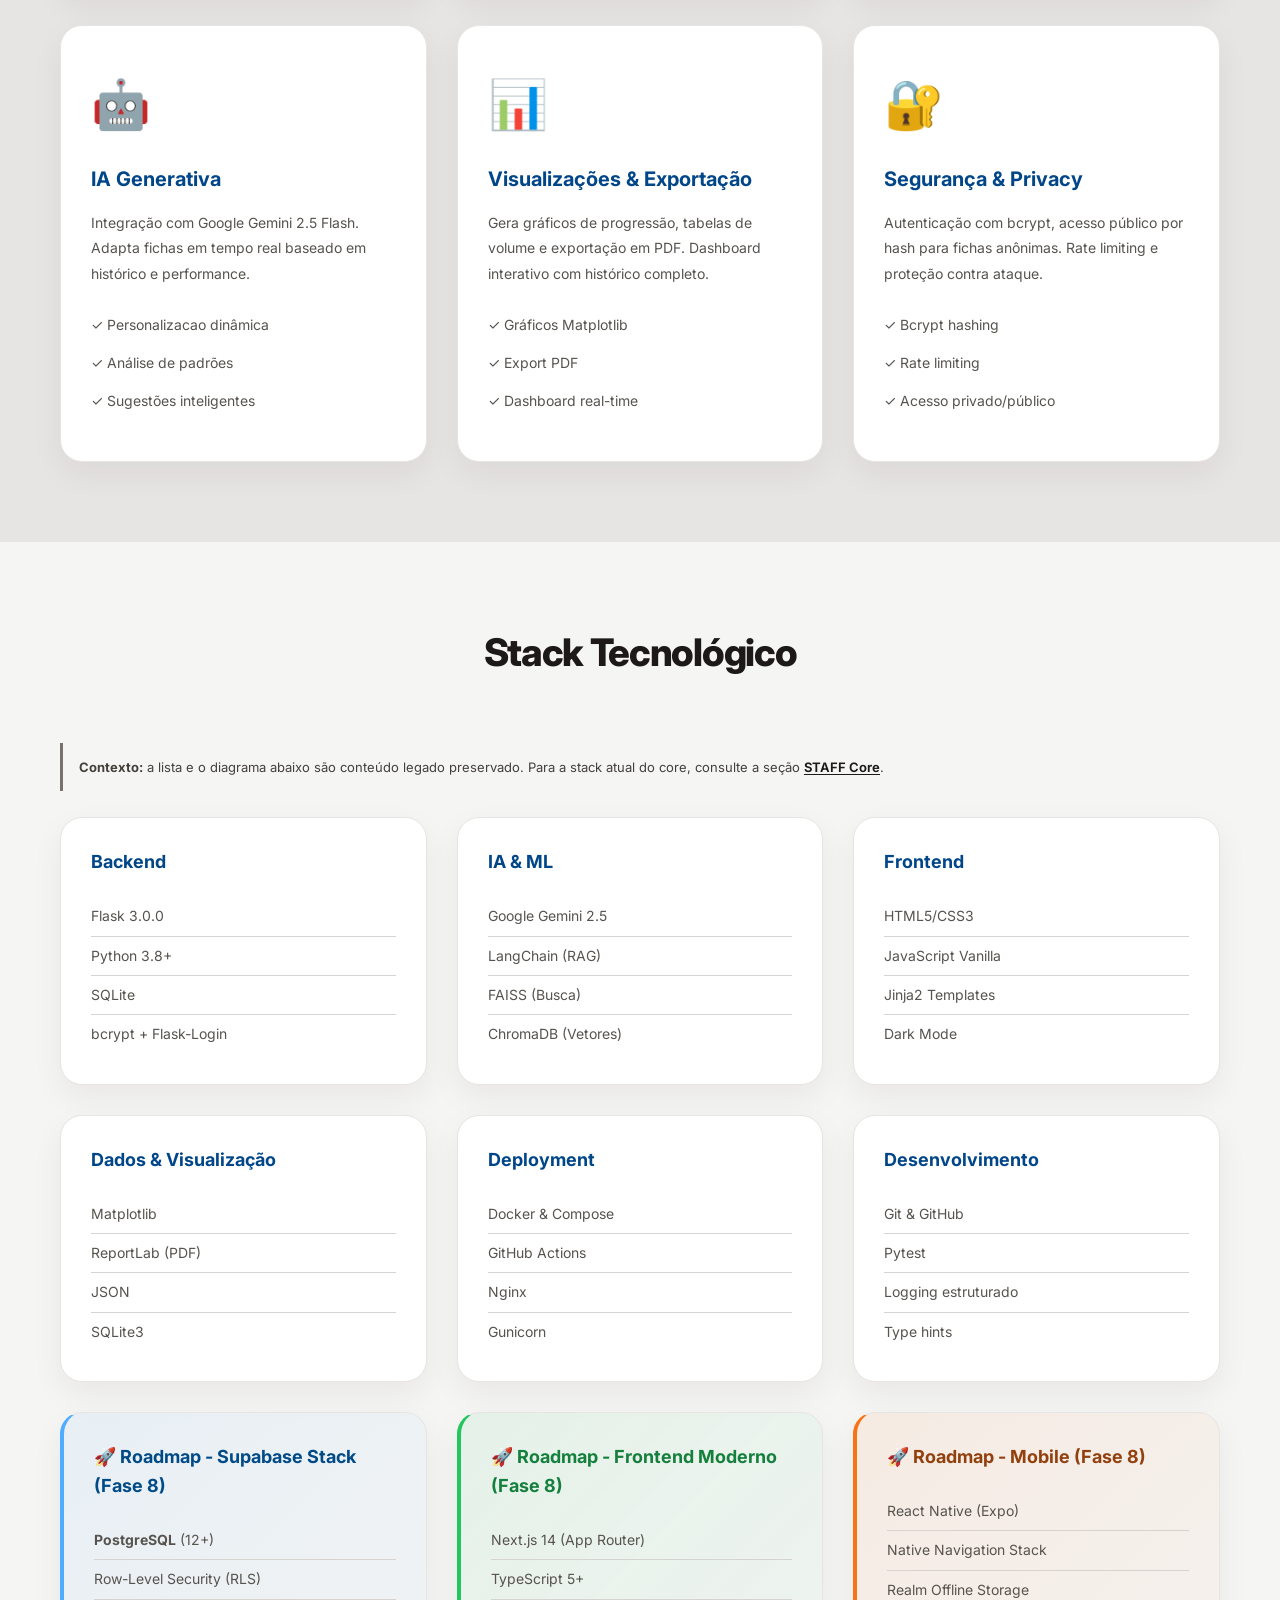
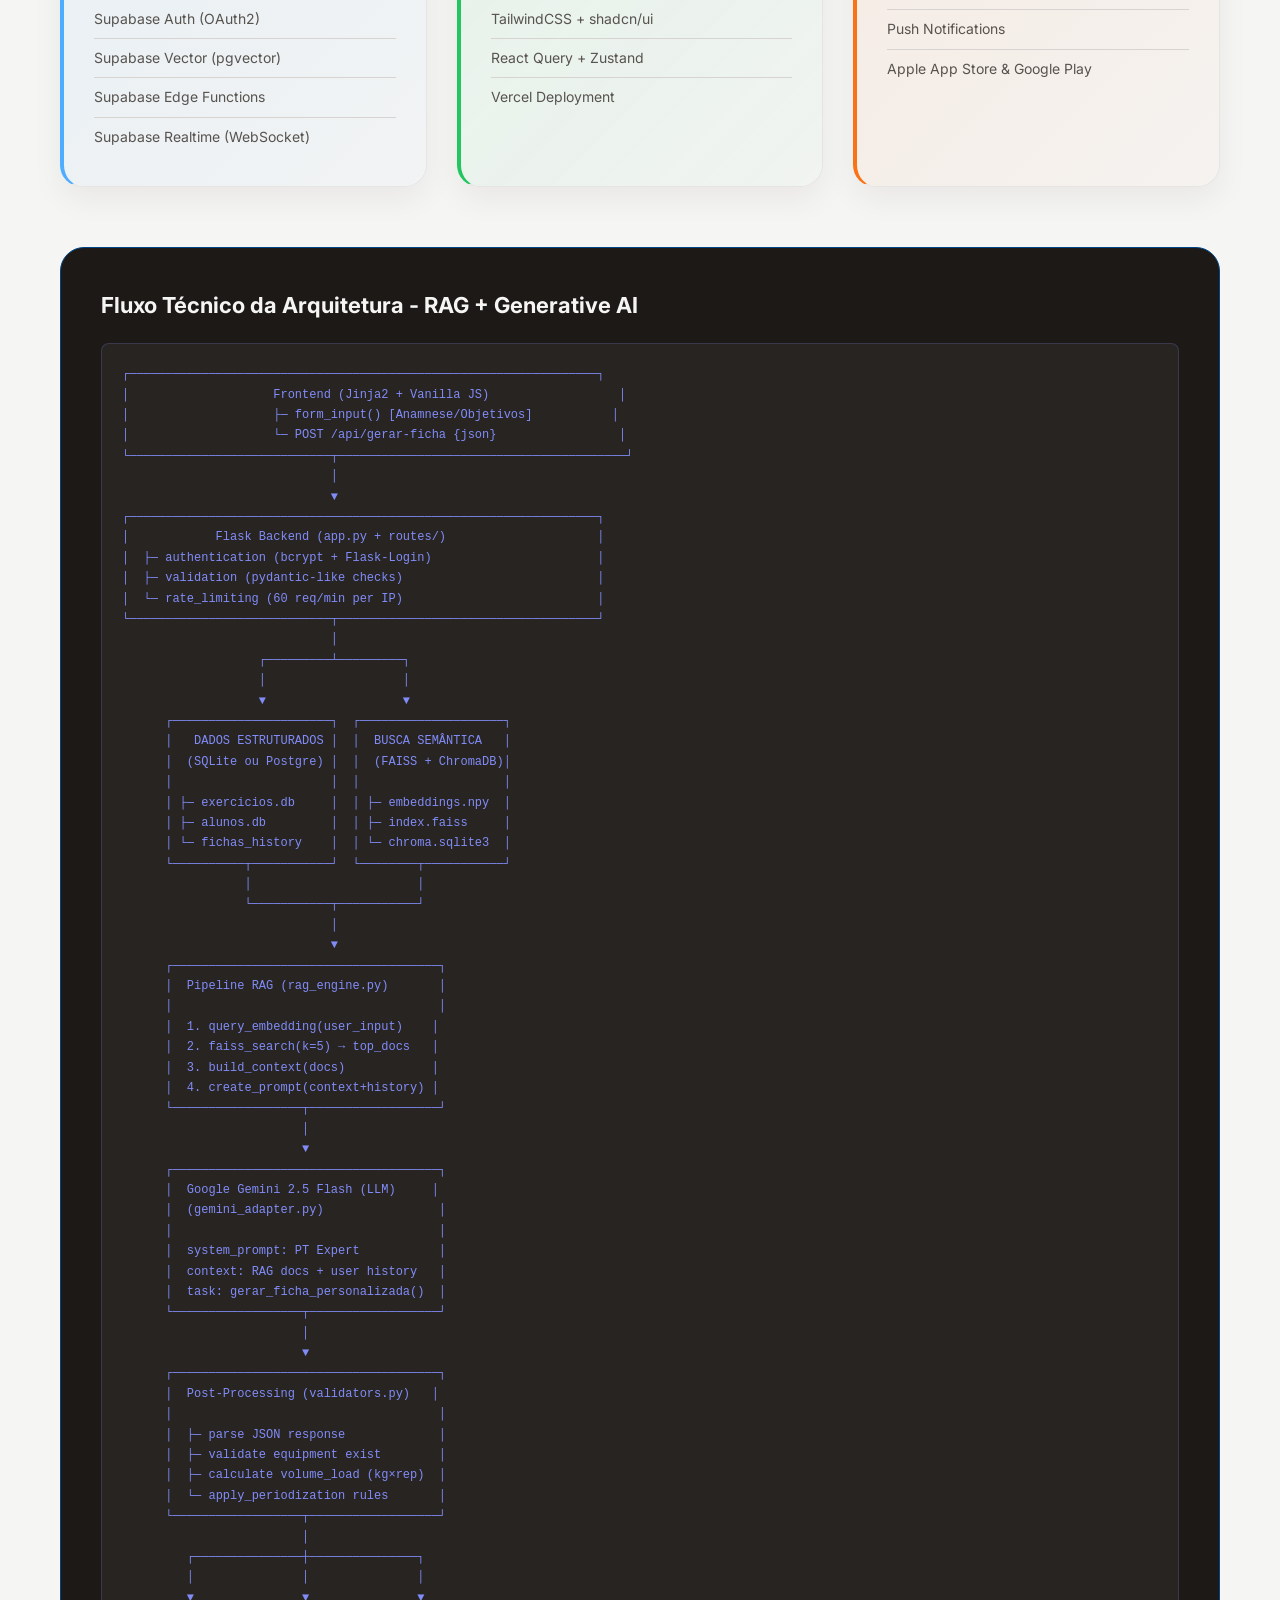
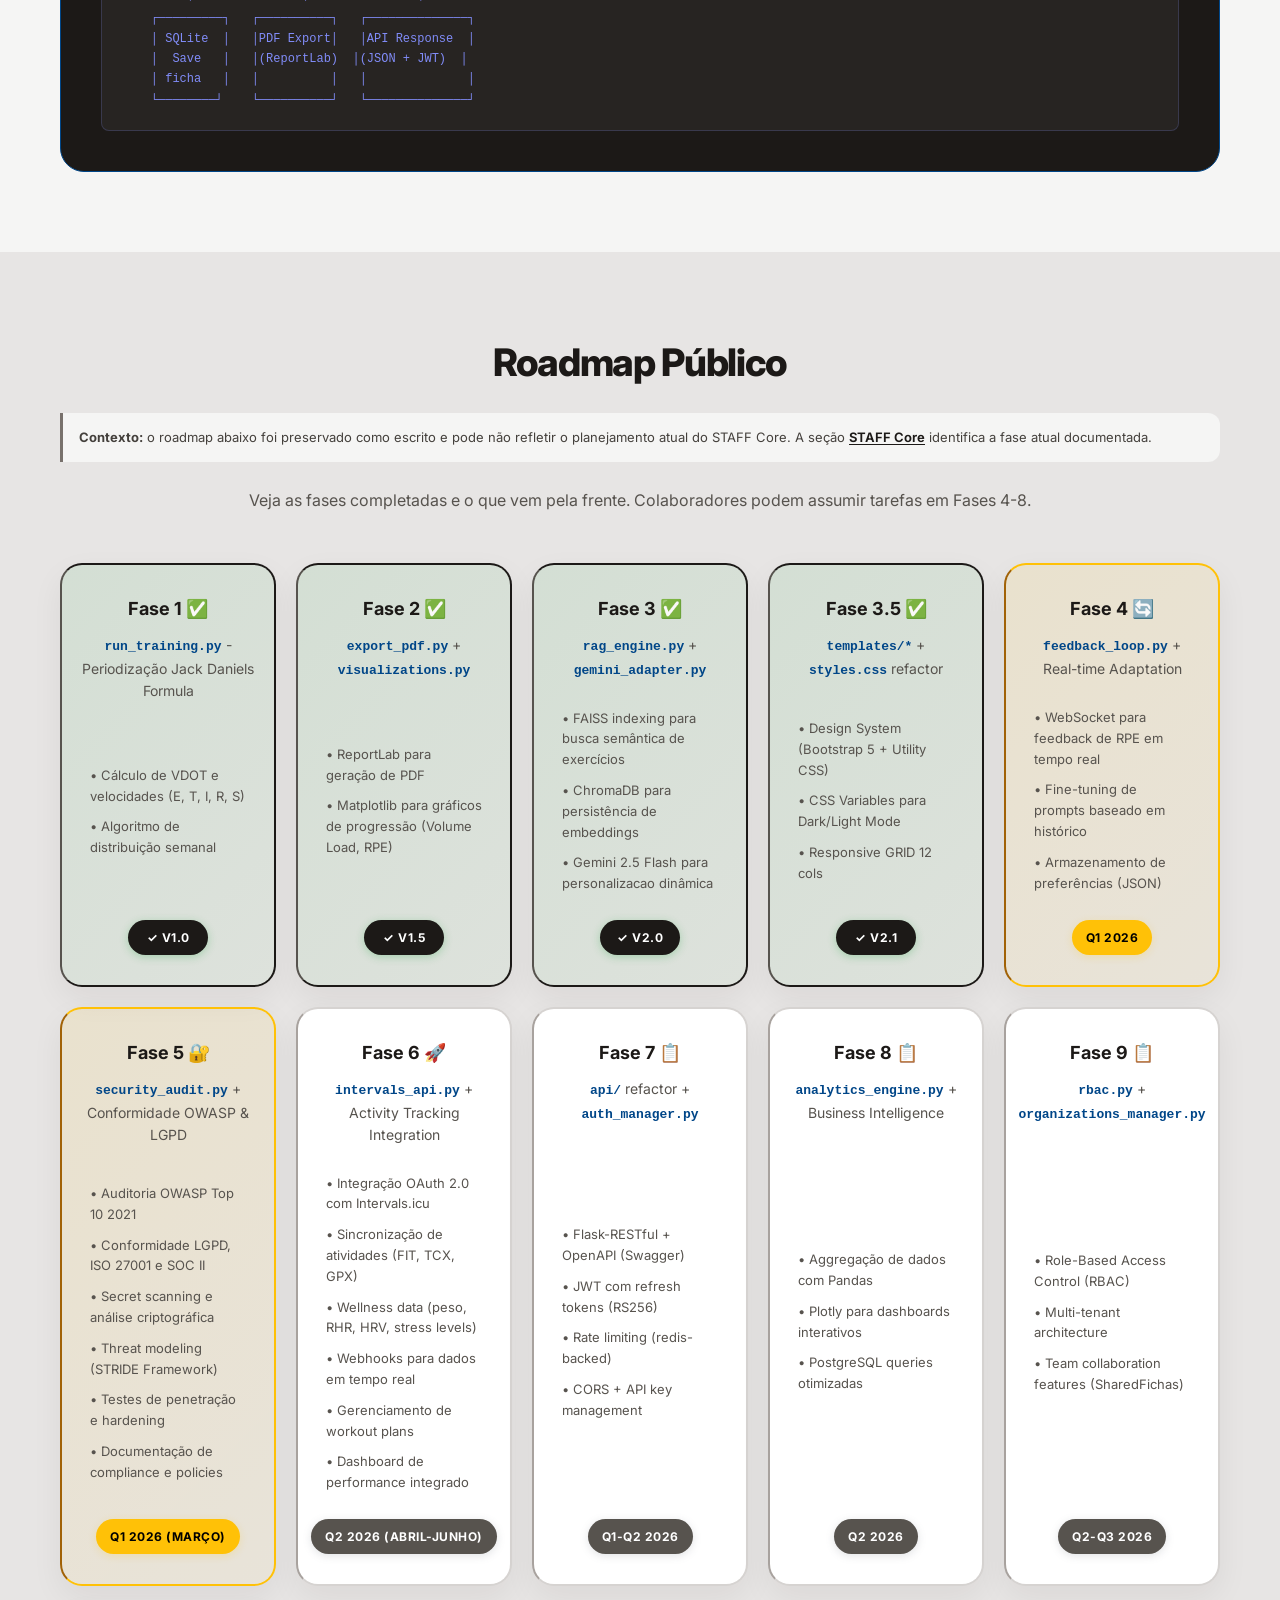
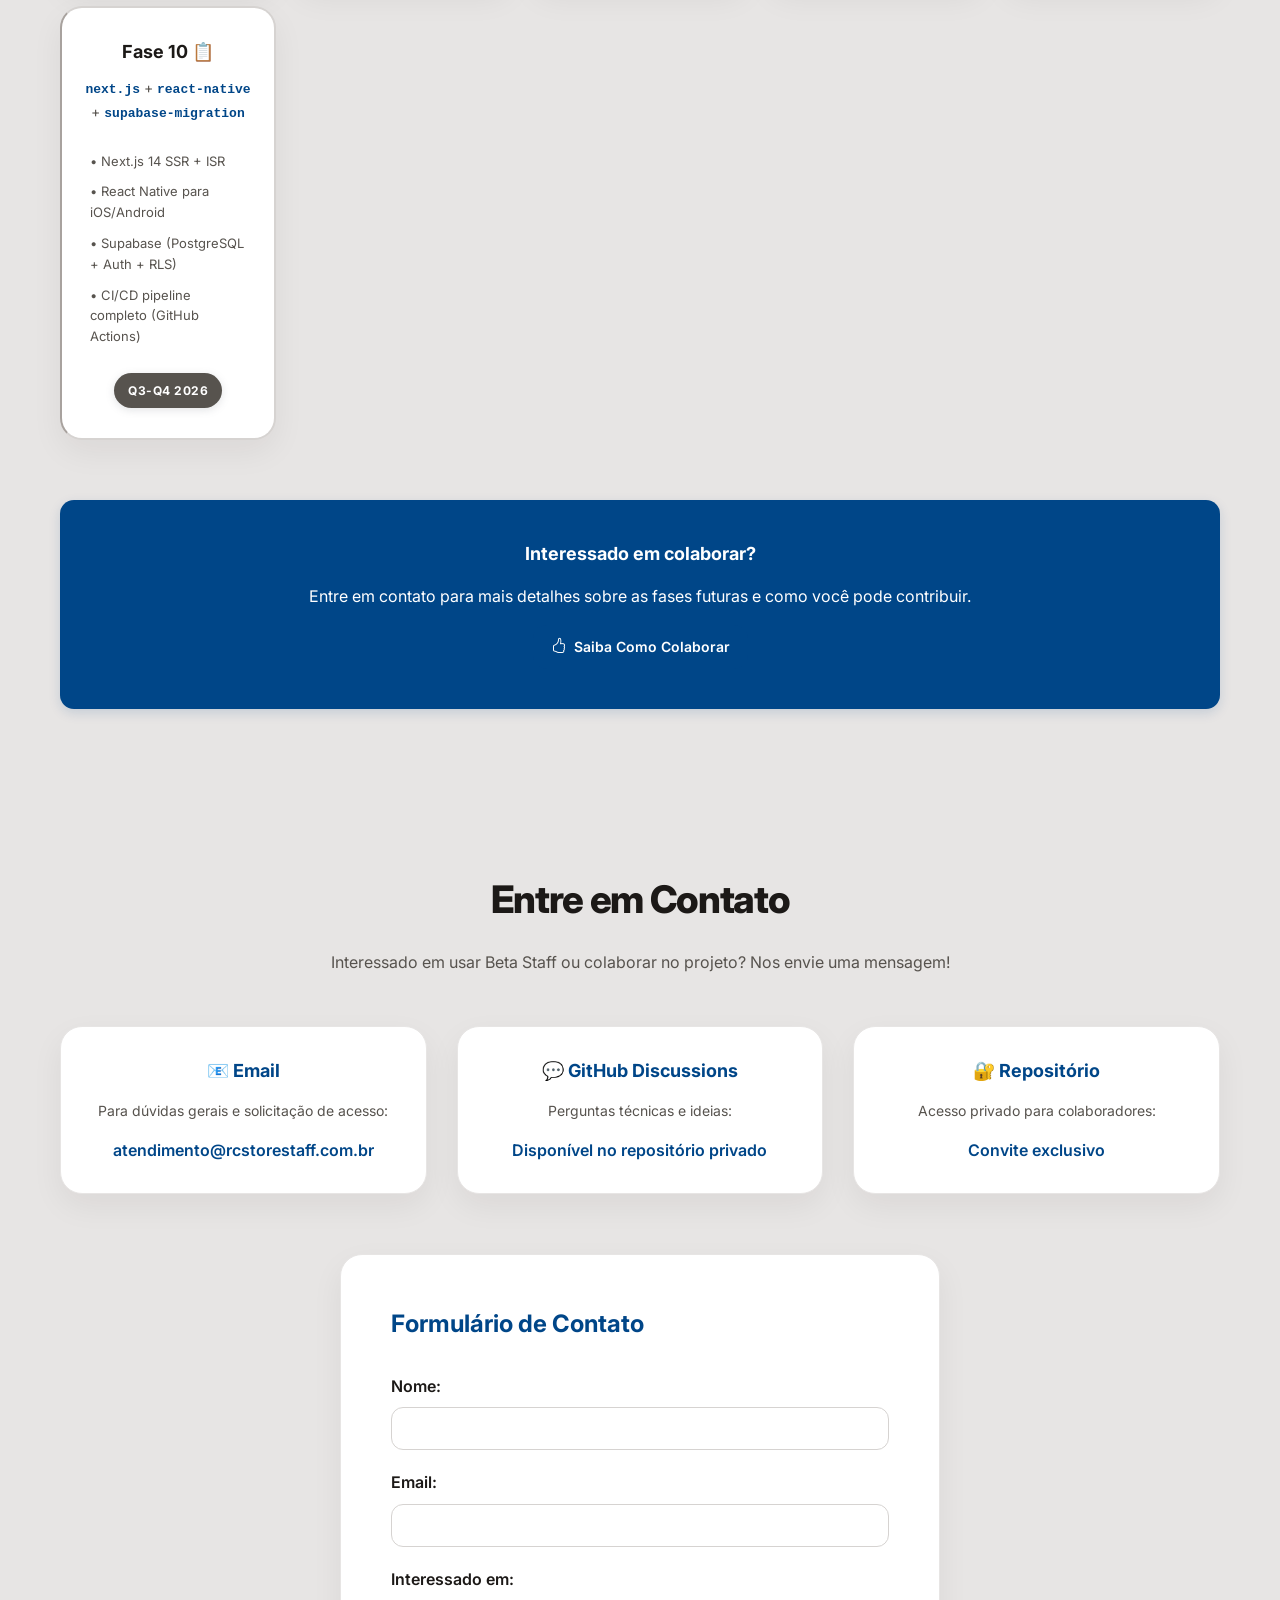
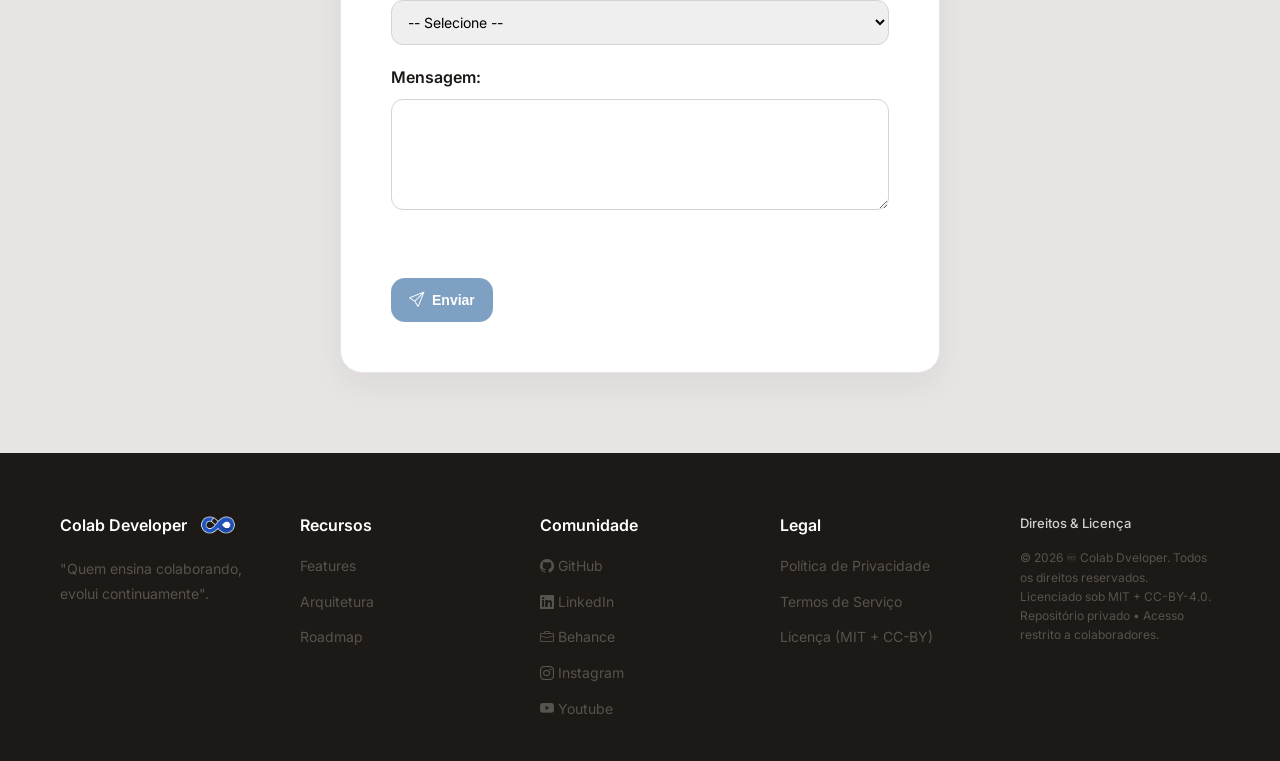
==== commit 3aa60fd1: "fix: align Colab palette with Moveflux light overview" ====
--- a/index.html
+++ b/index.html
@@ -29,7 +29,7 @@
     <!-- HEADER -->
     <header class="header">
         <div class="container">
-            <a href="index.html" class="logo" style="text-decoration: none; color: inherit;"> Colab Developer <img src="images-favicon/Group_29_1.png"alt="Colab" style="margin-left: 5px; margin-top: 2px; height: 32px; vertical-align: middle;"></a>
+            <a href="index.html" class="logo" style="text-decoration: none;"> Colab Developer <img src="images-favicon/Group_29_1.png"alt="Colab" style="margin-left: 5px; margin-top: 2px; height: 32px; vertical-align: middle;"></a>
             <nav class="nav">
                 <a href="#features">Features</a>
                 <a href="#portfolio">STAFF Core</a>
--- a/styles.css
+++ b/styles.css
@@ -2145,10 +2145,10 @@
    Neutral foundation and component language; Colab identity remains in its own assets.
    ======================================== */
 :root {
-    --primary-color: #1c1917;
-    --primary: #1c1917;
-    --primary-dark: #0c0a09;
-    --primary-light: #44403c;
+    --primary-color: #004688;
+    --primary: #004688;
+    --primary-dark: #003366;
+    --primary-light: #005aa5;
     --secondary-color: #57534e;
     --success-color: #1c1917;
     --dark: #1c1917;
@@ -2177,8 +2177,8 @@
     height: 4px;
     background: linear-gradient(90deg, #1c1917 0 72%, #a8a29e 72% 100%);
 }
-a { color: #292524; }
-a:hover { color: #78716c; }
+a { color: #004688; }
+a:hover { color: #003366; }
 :focus-visible { outline: 3px solid #a16207; outline-offset: 3px; }
 .header {
     background: rgba(231,229,228,.92);
@@ -2187,29 +2187,30 @@
     backdrop-filter: blur(14px);
 }
 .header .container { align-items: center; min-height: 68px; padding-top: 12px; padding-bottom: 12px; }
-.logo { color: #1c1917; font-size: 18px; font-weight: 650; letter-spacing: -.03em; }
+.logo { color: #004688; font-size: 18px; font-weight: 650; letter-spacing: -.03em; }
 .nav { gap: 8px; }
 .nav a { padding: 9px 13px; border-radius: 12px; color: #57534e; font-size: 13px; }
 .nav a:hover, .nav a.active { background: #1c1917; color: #f5f5f4; }
 .theme-toggle-header { border-radius: 12px; }
-.hero { background: #1c1917; color: #f5f5f4; padding: 72px 20px 56px; text-align: left; }
+.hero { background: #e7e5e4; color: #1c1917; padding: 56px 20px; text-align: left; }
 .hero .container { max-width: 1180px; grid-template-columns: minmax(0,1.15fr) minmax(300px,.85fr); gap: 48px; }
-.hero h1 { font-size: clamp(36px,5vw,60px); line-height: 1.05; letter-spacing: -.045em; }
-.hero .subtitle { color: #d6d3d1; }
+.hero-content { padding: clamp(24px,3vw,38px); background: #1c1917; color: #f5f5f4; border-radius: 28px; box-shadow: 0 18px 42px rgba(28,25,23,.12); }
+.hero h1 { font-size: clamp(36px,5vw,60px); line-height: 1.05; letter-spacing: -.045em; color: #f5f5f4; }
+.hero .subtitle { color: #e7e5e4; }
 .hero .description { max-width: 68ch; color: #d6d3d1; }
-.badge-tech { background: #292524; border: 1px solid #57534e; border-radius: 999px; }
+.badge-tech { background: rgba(0,70,136,.24); border: 1px solid rgba(147,197,253,.35); border-radius: 999px; color: #dbeafe; }
 .hero-stats { gap: 12px; }
-.stat { min-height: 94px; padding: 18px; text-align: left; background: #292524; border: 1px solid rgba(245,245,244,.10); border-radius: 18px; }
+.stat { min-height: 94px; padding: 18px; text-align: left; background: #fff; border: 1px solid #d6d3d1; border-radius: 18px; box-shadow: 0 8px 20px rgba(28,25,23,.04); }
 .stat-num { font-size: clamp(16px,2vw,23px); }
-.stat-label { color: #d6d3d1; }
-.hero-legacy-note { grid-column: 1 / -1; margin-top: 2px; color: #d6d3d1; font-size: 13px; }
-.hero-legacy-note a { color: #fff; text-decoration: underline; text-underline-offset: 3px; }
+.stat-label { color: #57534e; }
+.hero-legacy-note { grid-column: 1 / -1; margin-top: -28px; color: #57534e; font-size: 13px; }
+.hero-legacy-note a { color: #004688; text-decoration: underline; text-underline-offset: 3px; }
 .btn { border-radius: 14px; font-weight: 600; box-shadow: none; }
-.btn-success { background: #f5f5f4; color: #1c1917; }
-.btn-success:hover { background: #d6d3d1; color: #1c1917; transform: translateY(-1px); box-shadow: none; }
-.btn-secondary { background: transparent; color: #f5f5f4; border: 1px solid #78716c; }
-.btn-secondary:hover { background: #292524; color: #fff; }
-.portfolio-section { padding: 88px 20px; background: #f5f5f4; }
+.btn-success { background: #004688; color: #fff; }
+.btn-success:hover { background: #003366; color: #fff; transform: translateY(-1px); box-shadow: none; }
+.hero .btn-secondary { background: transparent; color: #f5f5f4; border: 1px solid #78716c; }
+.hero .btn-secondary:hover { background: #292524; color: #fff; }
+.portfolio-section { padding: 88px 20px; background: #e7e5e4; }
 .portfolio-section .container { max-width: 1180px; }
 .portfolio-heading { max-width: 760px; margin: 0 auto 34px; text-align: center; }
 .portfolio-eyebrow { display: inline-block; margin-bottom: 14px; padding: 7px 12px; border: 1px solid #d6d3d1; border-radius: 999px; color: #57534e; font-size: 12px; font-weight: 600; letter-spacing: .08em; text-transform: uppercase; }
@@ -2217,22 +2218,22 @@
 .portfolio-heading p { color: #57534e; font-size: 17px; }
 .portfolio-grid { display: grid; grid-template-columns: repeat(3,minmax(0,1fr)); gap: 18px; }
 .portfolio-card { padding: 26px; background: #fff; border: 1px solid #e7e5e4; border-radius: 24px; box-shadow: 0 14px 36px rgba(28,25,23,.06); }
-.portfolio-card-featured { background: #1c1917; color: #f5f5f4; border-color: #1c1917; }
+.portfolio-card-featured { background: #fff; color: #1c1917; border-color: #93c5fd; border-top: 4px solid #004688; }
 .portfolio-card h3 { margin: 16px 0 10px; color: inherit; font-size: 20px; letter-spacing: -.025em; }
 .portfolio-card p { color: #57534e; font-size: 14px; line-height: 1.65; }
-.portfolio-card-featured p { color: #d6d3d1; }
+.portfolio-card-featured p { color: #57534e; }
 .portfolio-card ul { margin: 16px 0 0; padding: 0; list-style: none; }
 .portfolio-card li { margin-top: 9px; padding-left: 18px; color: #44403c; font-size: 13px; position: relative; }
 .portfolio-card li::before { content: ""; position: absolute; left: 0; top: .55em; width: 7px; height: 7px; border-radius: 50%; background: #78716c; }
-.portfolio-card-featured li { color: #e7e5e4; }
-.portfolio-card-featured li::before { background: #d6d3d1; }
+.portfolio-card-featured li { color: #44403c; }
+.portfolio-card-featured li::before { background: #004688; }
 .portfolio-status { display: inline-flex; padding: 6px 10px; border-radius: 999px; font-size: 11px; font-weight: 650; letter-spacing: .04em; text-transform: uppercase; }
-.status-current { background: #44403c; color: #f5f5f4; }
-.status-foundation { background: #e7e5e4; color: #292524; }
+.status-current { background: #dcfce7; color: #166534; }
+.status-foundation { background: #dbeafe; color: #1e40af; }
 .status-next { background: #fef3c7; color: #713f12; }
 .portfolio-footnote { max-width: 780px; margin: 24px auto 12px; color: #57534e; text-align: center; font-size: 12px; }
-.portfolio-link { display: table; margin: 0 auto; padding: 10px 15px; border-radius: 12px; background: #1c1917; color: #f5f5f4; font-size: 13px; font-weight: 600; }
-.portfolio-link:hover { background: #44403c; color: #fff; }
+.portfolio-link { display: table; margin: 0 auto; padding: 10px 15px; border-radius: 12px; background: #004688; color: #fff; font-size: 13px; font-weight: 600; }
+.portfolio-link:hover { background: #003366; color: #fff; }
 .features, .roadmap, .contact { background: #e7e5e4; }
 .architecture { background: #f5f5f4; }
 .features, .architecture, .roadmap, .contact { padding-top: 80px; padding-bottom: 80px; }
@@ -2267,13 +2268,21 @@
 .dark-mode .nav a { color: #d6d3d1; }
 .dark-mode .nav a:hover, .dark-mode .nav a.active { background: #f5f5f4; color: #1c1917; }
 .dark-mode .portfolio-section, .dark-mode .architecture { background: #292524; }
+.dark-mode .hero { background: #292524; color: #f5f5f4; }
+.dark-mode .hero-content { background: #1c1917; }
+.dark-mode .hero-legacy-note { color: #d6d3d1; }
+.dark-mode .hero-legacy-note a { color: #93c5fd; }
+.dark-mode .stat { background: #1c1917; border-color: #44403c; color: #f5f5f4; }
+.dark-mode .stat-label { color: #d6d3d1; }
 .dark-mode .portfolio-heading h2, .dark-mode .portfolio-heading p, .dark-mode .portfolio-footnote { color: #f5f5f4; }
 .dark-mode .portfolio-card, .dark-mode .feature-card, .dark-mode .tech-group, .dark-mode .contact-card, .dark-mode .contact-form, .dark-mode .phase { background: #292524; border-color: #44403c; color: #f5f5f4; }
 .dark-mode .portfolio-card p, .dark-mode .portfolio-card li, .dark-mode .legacy-note, .dark-mode .roadmap-intro { color: #d6d3d1; }
-.dark-mode .portfolio-card-featured { background: #0c0a09; }
+.dark-mode .portfolio-card-featured { background: #1c1917; border-color: #60a5fa; border-top-color: #60a5fa; }
+.dark-mode .portfolio-card-featured p, .dark-mode .portfolio-card-featured li { color: #d6d3d1; }
+.dark-mode .portfolio-card-featured li::before { background: #60a5fa; }
 .dark-mode .legacy-note { background: #292524; border-color: #a8a29e; }
 .dark-mode .legacy-note a { color: #f5f5f4; }
-.dark-mode .portfolio-link { background: #f5f5f4; color: #1c1917; }
+.dark-mode .portfolio-link { background: #005aa5; color: #fff; }
 .dark-mode .contact-form input, .dark-mode .contact-form textarea, .dark-mode .contact-form select { background: #1c1917; border-color: #57534e; color: #f5f5f4; }
 .dark-mode .btn-success { background: #f5f5f4; color: #1c1917; }
 .dark-mode .btn-secondary { color: #f5f5f4; }
@@ -2288,11 +2297,13 @@
     .header .container { align-items: center; }
     .nav { justify-content: flex-start; gap: 4px; }
     .nav a { padding: 7px 9px; }
-    .hero { padding: 54px 16px 42px; }
+    .hero { padding: 42px 16px; }
     .hero .container { padding: 0; }
+    .hero-content { padding: 24px 20px; }
     .hero h1 { font-size: 38px; }
     .hero-stats { grid-template-columns: 1fr 1fr; }
     .stat { min-height: 82px; padding: 13px; }
+    .hero-legacy-note { margin-top: 0; }
     .portfolio-section { padding: 58px 16px; }
     .portfolio-grid { grid-template-columns: 1fr; }
     .portfolio-card-featured { grid-column: auto; }
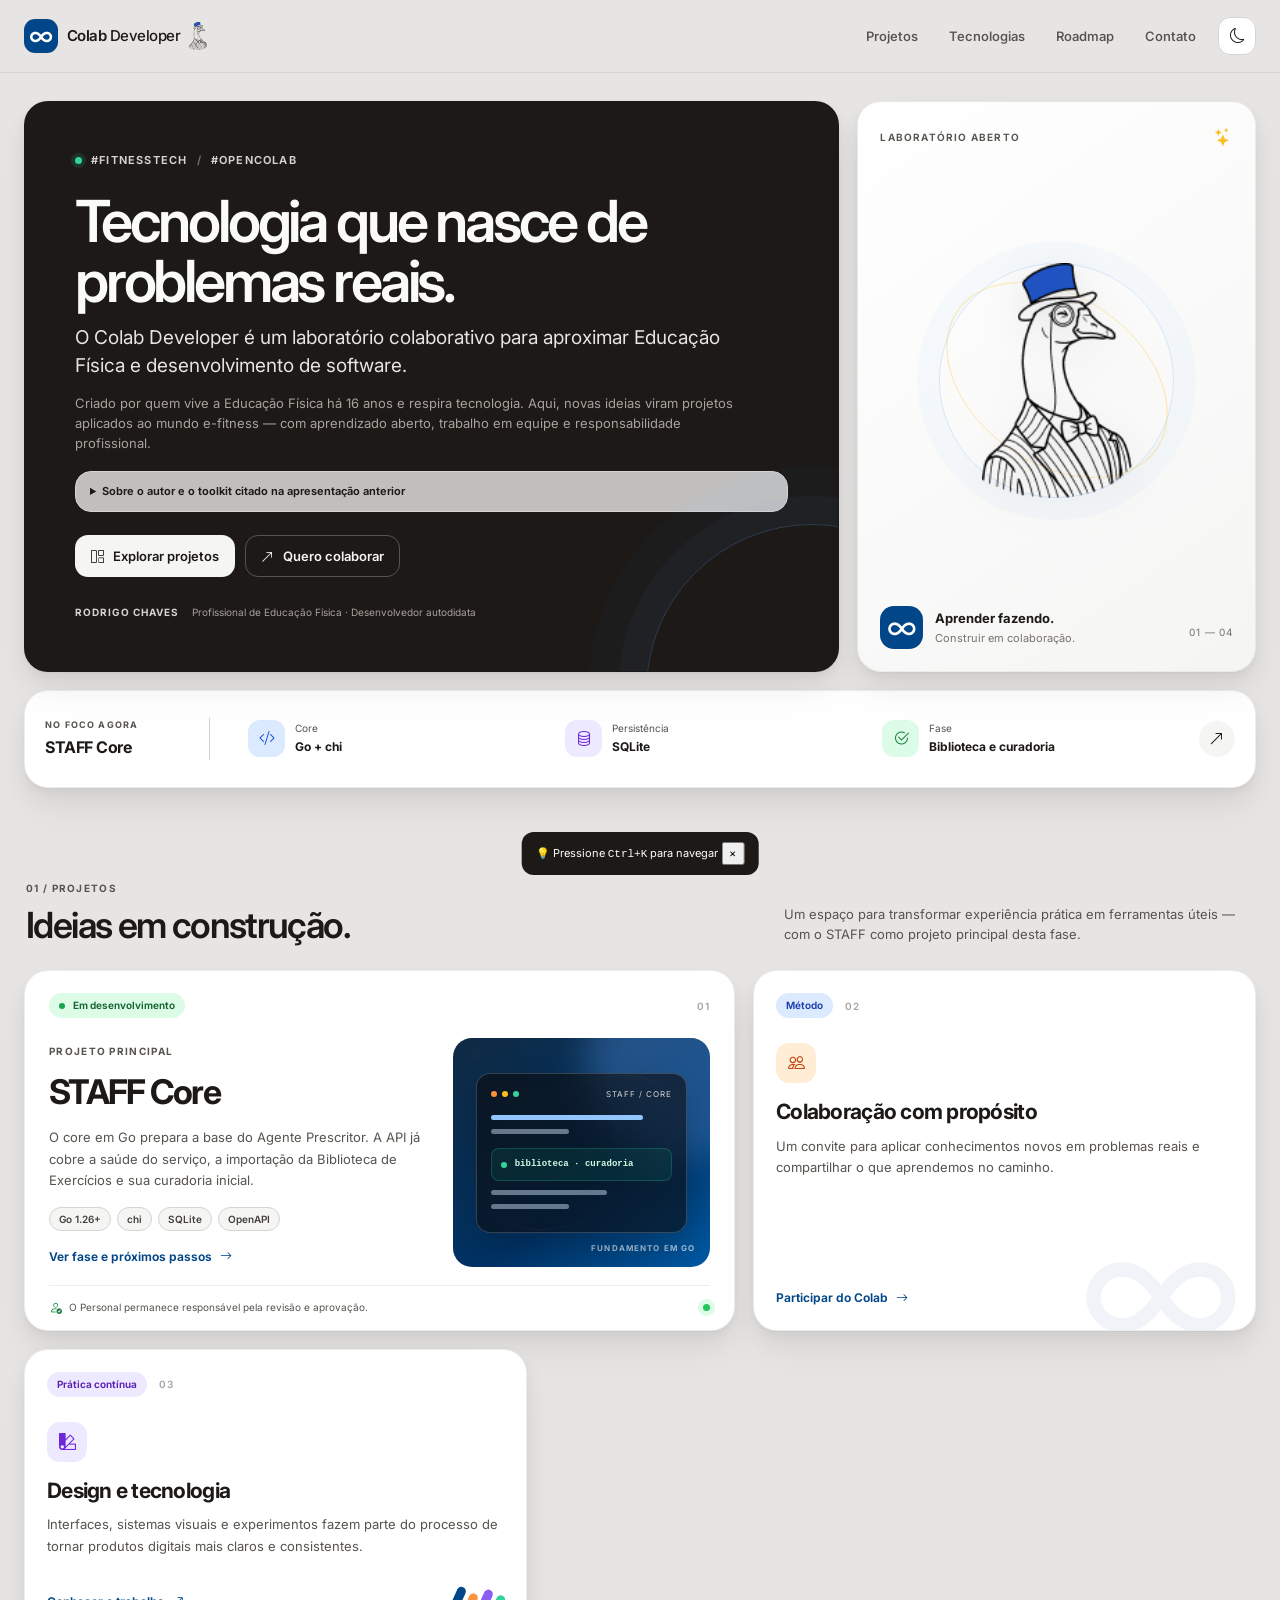
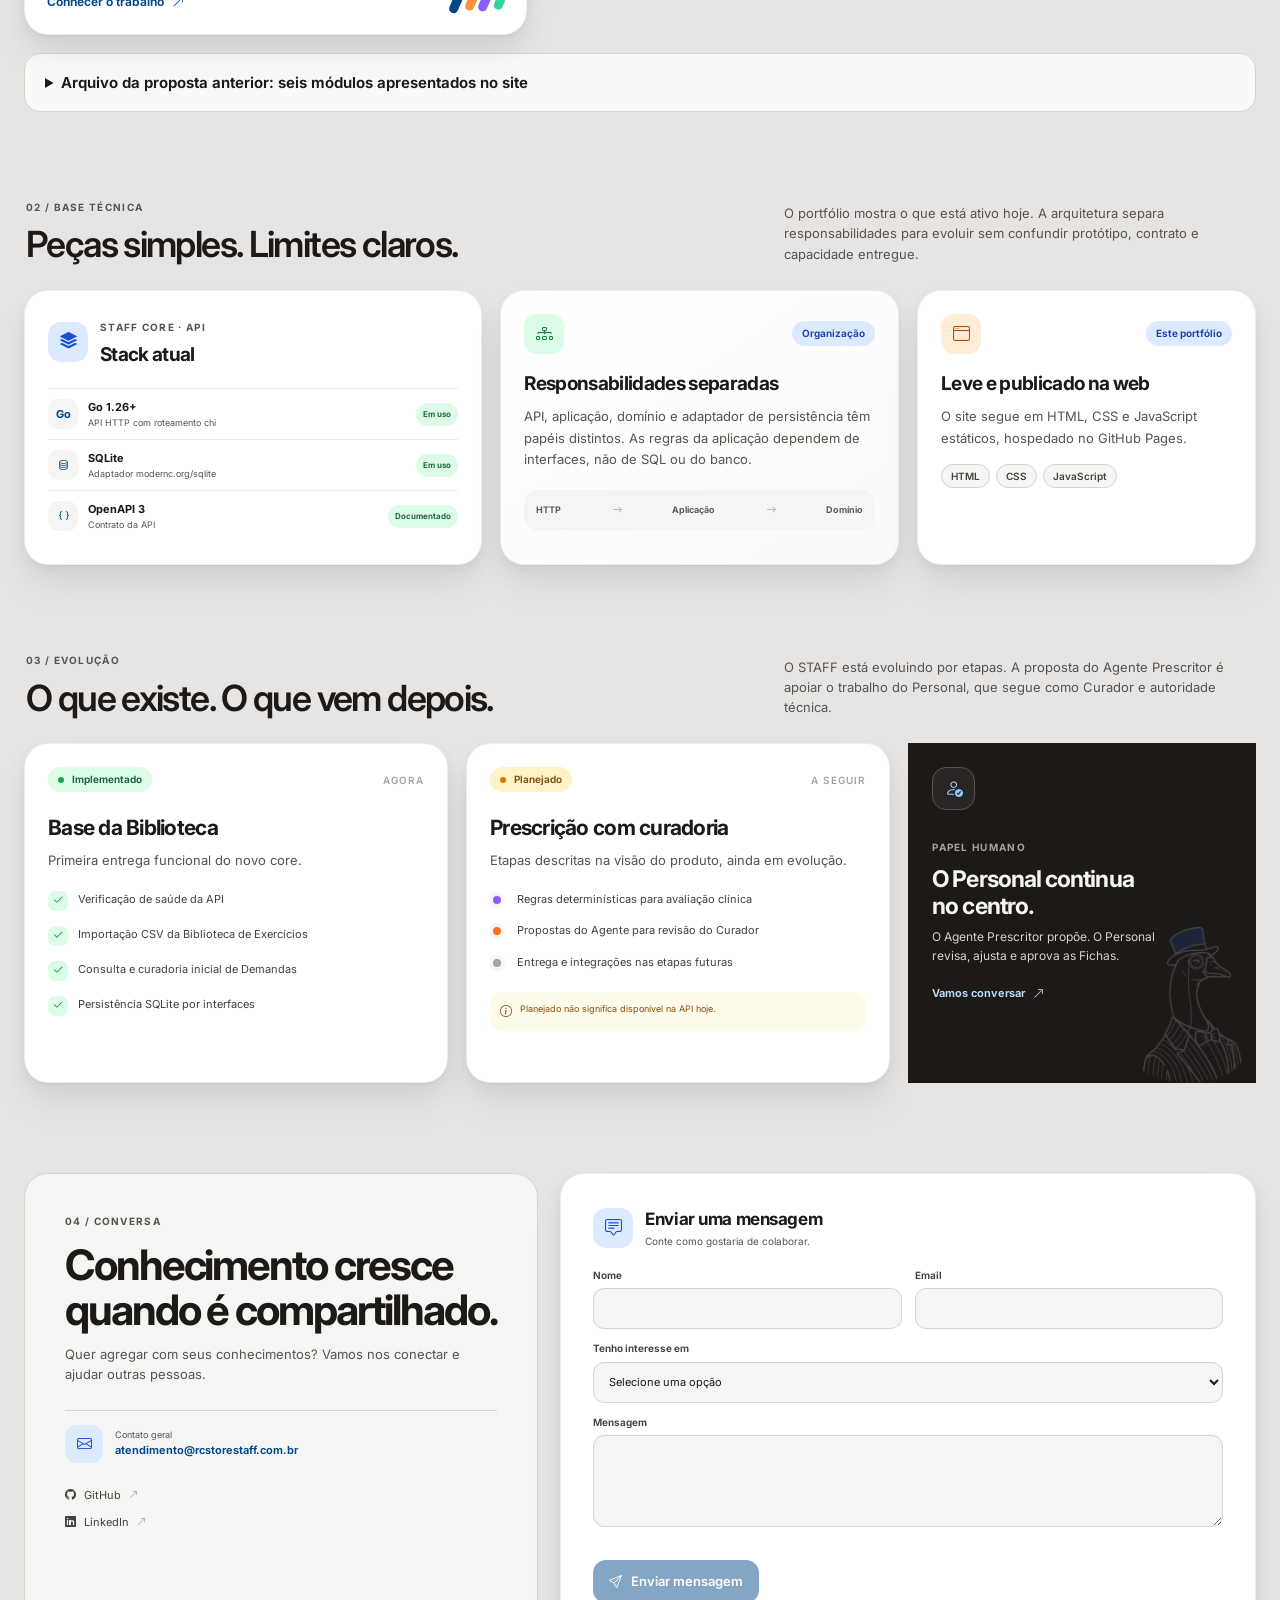
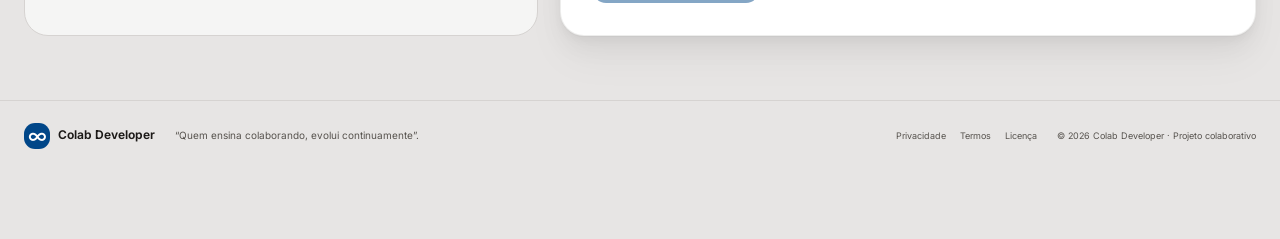
==== commit 99add88f: "feat: reshape Colab portfolio as Moveflux-style project dashboard" ====
--- a/index.html
+++ b/index.html
@@ -3,773 +3,261 @@
 <head>
     <meta charset="UTF-8">
     <meta name="viewport" content="width=device-width, initial-scale=1.0">
-    <meta name="description" content="Colab Developer: laboratório colaborativo e portfólio do STAFF Core, API em Go para apoiar o Agente Prescritor com curadoria do Personal.">
-    <meta name="keywords" content="Colab Developer, STAFF Core, Go, API, design system, colaboração">
-    <title>Colab Developer</title>
+    <meta name="description" content="Colab Developer é um laboratório colaborativo de tecnologia aplicada à Educação Física. Conheça o STAFF Core, sua API em Go e a fase atual do projeto.">
+    <meta name="keywords" content="Colab Developer, STAFF Core, Go, API, Educação Física, tecnologia, colaboração">
+    <meta name="theme-color" content="#e7e5e4">
+    <title>Colab Developer — Laboratório de produto</title>
     <link rel="canonical" href="https://rodrigochavesoa.github.io/Colab_Developer/">
     <meta property="og:type" content="website">
-    <meta property="og:title" content="Colab Developer — STAFF Core">
-    <meta property="og:description" content="Um laboratório colaborativo para tecnologia aplicada à Educação Física. Conheça a fase atual do STAFF Core.">
+    <meta property="og:title" content="Colab Developer — Laboratório de produto">
+    <meta property="og:description" content="Tecnologia aplicada à Educação Física, construída em colaboração. Conheça a fase atual do STAFF Core.">
     <meta property="og:url" content="https://rodrigochavesoa.github.io/Colab_Developer/">
     <meta property="og:image" content="https://rodrigochavesoa.github.io/Colab_Developer/Colab_Developer.png">
     <link rel="preconnect" href="https://fonts.googleapis.com">
     <link rel="preconnect" href="https://fonts.gstatic.com" crossorigin>
     <link rel="stylesheet" href="https://fonts.googleapis.com/css2?family=Inter:wght@300..700&display=swap">
-    <!-- Favicon - Responsive sizes -->
     <link rel="icon" type="image/png" sizes="32x32" href="images-favicon/mascote_colab_developer.png">
     <link rel="icon" type="image/png" sizes="16x16" href="images-favicon/mascote_colab_developer.png">
     <link rel="apple-touch-icon" href="images-favicon/mascote_colab_developer.png">
-    <meta name="theme-color" content="#e7e5e4">
     <link rel="stylesheet" href="https://cdn.jsdelivr.net/npm/bootstrap-icons@1.11.0/font/bootstrap-icons.css">
     <link rel="stylesheet" href="styles.css">
-    <!-- Google reCAPTCHA v2 -->
     <script src="https://www.google.com/recaptcha/api.js" async defer></script>
 </head>
 <body>
-    <!-- HEADER -->
     <header class="header">
-        <div class="container">
-            <a href="index.html" class="logo" style="text-decoration: none;"> Colab Developer <img src="images-favicon/Group_29_1.png"alt="Colab" style="margin-left: 5px; margin-top: 2px; height: 32px; vertical-align: middle;"></a>
-            <nav class="nav">
-                <a href="#features">Features</a>
-                <a href="#portfolio">STAFF Core</a>
-                <a href="#architecture">Arquitetura</a>
+        <div class="header-inner">
+            <a href="#overview" class="logo" aria-label="Colab Developer, início">
+                <span class="logo-mark" aria-hidden="true">∞</span>
+                <span>Colab <b>Developer</b></span>
+                <img src="images-favicon/Group_29_1.png" alt="" class="logo-mascot">
+            </a>
+            <nav class="nav" aria-label="Navegação principal">
+                <a href="#features">Projetos</a>
+                <a href="#architecture">Tecnologias</a>
                 <a href="#roadmap">Roadmap</a>
                 <a href="#contact">Contato</a>
-                <button class="theme-toggle-header" id="themeToggleHeader" aria-label="Alternar tema" title="Alternar entre Light/Dark">
-                    <i class="bi bi-moon"></i>
+                <button class="theme-toggle-header" id="themeToggleHeader" aria-label="Ativar tema escuro" title="Alternar tema">
+                    <i class="bi bi-moon" aria-hidden="true"></i>
                 </button>
             </nav>
         </div>
     </header>
 
-    <!-- HERO SECTION -->
-   <section class="hero">
-        <div class="container">
-            <div class="hero-content">
-                <span class="badge-tech">#FitnessTech #OpenColab </span>
-                <h1>Colab Developer <img src="images-favicon/mascote_colab_developer.png" alt="Colab" style="margin-left: 5px; height: 48px; vertical-align: middle;"></h1>
-                <p class="subtitle">
-                    Um laboratório colaborativo criado por quem vive a Educação Física há 16 anos e respira desenvolvimento de software.
-                </p>
-                <p class="description">
-                    Olá Dev, aqui é Rodrigo Chaves,
-                    sou profissional de Educação Física, Engenharia de produção 50%,  Self-taught Developer, estudante e apaixonado por IA e Tecnologia. O <strong>Colab Developer</strong> é um ambiente para quem quer aplicar conhecimentos novos em problemas reais do mundo e-fitness e tecnologia.<strong> Toolkit atual: HTML, Design System, JavaScript, Python, Pythonanywhere, Flask, Docker, React Native, Node.js, Next.Js, Supabase, PostgreSQL, SQLite, Figma, Adobe, UX/UI, RAG, Generative AI e GitHub.</strong> 
-                    <br><br>
-                    Quer agregar com seus conhecimentos? Vamos se conectar e ajudar outras pessoas! O repositório está esperando por você.
-                </p>
-                <div class="cta-buttons">
-                    <a href="#contact" class="btn btn-success">
-                        <i class="bi bi-code-slash"></i> Quero Colaborar
-                    </a>
-                    <a href="#roadmap" class="btn btn-secondary">
-                        <i class="bi bi-journal-code"></i> Ver Stack & Roadmap
-                    </a>
-                </div>
-            </div>
-            
-            <div class="hero-stats">
-                <div class="stat">
-                    <span class="stat-num">16+ Anos</span>
-                    <span class="stat-label">Know-how em Treino</span>
-                </div>
-                <div class="stat">
-                    <span class="stat-num">7,2k+</span>
-                    <span class="stat-label">Lines of Code</span>
-                </div>
-                <div class="stat">
-                    <span class="stat-num">RAG</span>
-                    <span class="stat-label">Arquitetura de Dados</span>
-                </div>
-                <div class="stat">
-                    <span class="stat-num">Claude Code + Github Copilot</span>
-                    <span class="stat-label">Core Engine</span>
-                </div>
-                <div class="stat">
-                    <span class="stat-num">Web App SaaS Mobile</span>
-                    <span class="stat-label">Full Stack Developer</span>
-                </div>
-                <div class="stat">
-                    <span class="stat-num">LifeLong Learning</span>
-                    <span class="stat-label">IA como expansão</span>
-                </div>
-            </div>
-            <p class="hero-legacy-note">Apresentação original preservada. Para o escopo e a stack atuais do STAFF, consulte <a href="#portfolio">STAFF Core</a>.</p>
-        </div>
-    </section>
-
-    <!-- STAFF CORE PORTFOLIO: current project phase, documented in the STAFF Core README. -->
-    <section id="portfolio" class="portfolio-section" aria-labelledby="portfolio-title">
-        <div class="container">
-            <div class="portfolio-heading">
-                <span class="portfolio-eyebrow">Projeto em desenvolvimento · Go</span>
-                <h2 id="portfolio-title">STAFF Core</h2>
-                <p>Uma API em Go que prepara a base do Agente Prescritor do STAFF. O Personal mantém a responsabilidade técnica e atua como Curador das Fichas.</p>
-            </div>
-            <div class="portfolio-grid">
-                <article class="portfolio-card portfolio-card-featured">
-                    <span class="portfolio-status status-current">Fase atual</span>
-                    <h3>Biblioteca de Exercícios</h3>
-                    <p>O core já oferece importação da Biblioteca por CSV e curadoria inicial das Demandas dos Exercícios, com persistência SQLite.</p>
-                    <ul>
-                        <li>Importação e consulta do catálogo</li>
-                        <li>Curadoria de Demandas controladas</li>
-                        <li>API HTTP documentada em OpenAPI</li>
+    <main class="dashboard">
+        <section id="overview" class="overview section-anchor" aria-labelledby="overview-title">
+            <div class="overview-grid">
+                <article class="intro-card card-ink">
+                    <div class="eyebrow"><span class="eyebrow-dot"></span> #FitnessTech <span class="eyebrow-divider">/</span> #OpenColab</div>
+                    <h1 id="overview-title">Tecnologia que nasce de problemas reais.</h1>
+                    <p class="intro-lead">O Colab Developer é um laboratório colaborativo para aproximar Educação Física e desenvolvimento de software.</p>
+                    <p class="intro-copy">Criado por quem vive a Educação Física há 16 anos e respira tecnologia. Aqui, novas ideias viram projetos aplicados ao mundo e-fitness — com aprendizado aberto, trabalho em equipe e responsabilidade profissional.</p>
+                    <details class="legacy-bio">
+                        <summary>Sobre o autor e o toolkit citado na apresentação anterior</summary>
+                        <p>Olá Dev, aqui é Rodrigo Chaves, sou profissional de Educação Física, Engenharia de produção 50%, Self-taught Developer, estudante e apaixonado por IA e Tecnologia. O <strong>Colab Developer</strong> é um ambiente para quem quer aplicar conhecimentos novos em problemas reais do mundo e-fitness e tecnologia.</p>
+                        <p>Quer agregar com seus conhecimentos? Vamos se conectar e ajudar outras pessoas! O repositório está esperando por você.</p>
+                        <blockquote><strong>Toolkit atual: HTML, Design System, JavaScript, Python, Pythonanywhere, Flask, Docker, React Native, Node.js, Next.Js, Supabase, PostgreSQL, SQLite, Figma, Adobe, UX/UI, RAG, Generative AI e GitHub.</strong></blockquote>
+                        <p class="legacy-note">Essa lista foi preservada da apresentação anterior. Ela registra tecnologias e ideias daquele momento; a stack atual do STAFF Core está identificada na seção Tecnologias.</p>
+                    </details>
+                    <div class="intro-actions">
+                        <a class="button button-light" href="#features"><i class="bi bi-grid-1x2" aria-hidden="true"></i> Explorar projetos</a>
+                        <a class="button button-ghost" href="#contact"><i class="bi bi-arrow-up-right" aria-hidden="true"></i> Quero colaborar</a>
+                    </div>
+                    <div class="intro-signature"><span>RODRIGO CHAVES</span><span>Profissional de Educação Física · Desenvolvedor autodidata</span></div>
+                </article>
+
+                <aside class="identity-card" aria-label="Identidade do Colab Developer">
+                    <div class="identity-topline"><span>LABORATÓRIO ABERTO</span><i class="bi bi-stars" aria-hidden="true"></i></div>
+                    <div class="identity-art"><span class="identity-orbit identity-orbit-one"></span><span class="identity-orbit identity-orbit-two"></span><img src="images-favicon/mascote_colab_developer_black.png" alt="Mascote do Colab Developer"></div>
+                    <div class="identity-caption"><span class="identity-symbol">∞</span><div><strong>Aprender fazendo.</strong><small>Construir em colaboração.</small></div></div>
+                    <span class="identity-index">01 — 04</span>
+                </aside>
+
+                <div class="snapshot-strip" aria-label="Resumo da fase atual do STAFF Core">
+                    <div class="snapshot-label"><span>NO FOCO AGORA</span><strong>STAFF Core</strong></div>
+                    <div class="snapshot-item"><span class="snapshot-icon icon-blue"><i class="bi bi-code-slash" aria-hidden="true"></i></span><div><small>Core</small><strong>Go + chi</strong></div></div>
+                    <div class="snapshot-item"><span class="snapshot-icon icon-violet"><i class="bi bi-database" aria-hidden="true"></i></span><div><small>Persistência</small><strong>SQLite</strong></div></div>
+                    <div class="snapshot-item"><span class="snapshot-icon icon-green"><i class="bi bi-check2-circle" aria-hidden="true"></i></span><div><small>Fase</small><strong>Biblioteca e curadoria</strong></div></div>
+                    <a class="snapshot-arrow" href="#features" aria-label="Ver detalhes do STAFF Core"><i class="bi bi-arrow-up-right" aria-hidden="true"></i></a>
+                </div>
+            </div>
+        </section>
+
+        <section id="features" class="projects-section section-anchor" aria-labelledby="projects-title">
+            <div class="section-heading">
+                <div><span class="section-kicker">01 / PROJETOS</span><h2 id="projects-title">Ideias em construção.</h2></div>
+                <p>Um espaço para transformar experiência prática em ferramentas úteis — com o STAFF como projeto principal desta fase.</p>
+            </div>
+            <div class="project-grid">
+                <article class="project-card staff-card">
+                    <div class="project-card-head"><span class="status-pill status-live"><i class="status-dot"></i> Em desenvolvimento</span><span class="card-index">01</span></div>
+                    <div class="staff-card-body">
+                        <div class="staff-card-copy">
+                            <span class="project-type">PROJETO PRINCIPAL</span>
+                            <h3>STAFF Core</h3>
+                            <p>O core em Go prepara a base do Agente Prescritor. A API já cobre a saúde do serviço, a importação da Biblioteca de Exercícios e sua curadoria inicial.</p>
+                            <div class="tech-pills"><span>Go 1.26+</span><span>chi</span><span>SQLite</span><span>OpenAPI</span></div>
+                            <a class="text-link" href="#roadmap">Ver fase e próximos passos <i class="bi bi-arrow-right" aria-hidden="true"></i></a>
+                        </div>
+                        <div class="staff-card-visual" aria-label="Ilustração do STAFF Core">
+                            <span class="visual-glow"></span><span class="visual-orbit"></span>
+                            <div class="api-window"><div class="api-window-top"><i></i><i></i><i></i><span>STAFF / CORE</span></div><div class="api-line api-line-long"></div><div class="api-line api-line-short"></div><div class="api-response"><span class="status-dot"></span> biblioteca · curadoria</div><div class="api-line api-line-mid"></div><div class="api-line api-line-short"></div></div>
+                            <span class="visual-caption">FUNDAMENTO EM GO</span>
+                        </div>
+                    </div>
+                    <div class="project-card-foot"><span><i class="bi bi-person-check" aria-hidden="true"></i> O Personal permanece responsável pela revisão e aprovação.</span><span class="foot-accent"></span></div>
+                </article>
+
+                <article class="project-card compact-card">
+                    <div class="project-card-head"><span class="status-pill status-foundation">Método</span><span class="card-index">02</span></div>
+                    <span class="module-icon icon-orange"><i class="bi bi-people" aria-hidden="true"></i></span>
+                    <h3>Colaboração com propósito</h3>
+                    <p>Um convite para aplicar conhecimentos novos em problemas reais e compartilhar o que aprendemos no caminho.</p>
+                    <a class="text-link" href="#contact">Participar do Colab <i class="bi bi-arrow-right" aria-hidden="true"></i></a>
+                    <span class="compact-decoration" aria-hidden="true">∞</span>
+                </article>
+
+                <article class="project-card compact-card design-card">
+                    <div class="project-card-head"><span class="status-pill status-design">Prática contínua</span><span class="card-index">03</span></div>
+                    <span class="module-icon icon-violet"><i class="bi bi-palette2" aria-hidden="true"></i></span>
+                    <h3>Design e tecnologia</h3>
+                    <p>Interfaces, sistemas visuais e experimentos fazem parte do processo de tornar produtos digitais mais claros e consistentes.</p>
+                    <a class="text-link" href="https://github.com/rodrigochavesoa" target="_blank" rel="noopener noreferrer">Conhecer o trabalho <i class="bi bi-arrow-up-right" aria-hidden="true"></i></a>
+                    <span class="design-swatch" aria-hidden="true"><i></i><i></i><i></i><i></i></span>
+                </article>
+            </div>
+            <details class="legacy-modules">
+                <summary>Arquivo da proposta anterior: seis módulos apresentados no site</summary>
+                <p class="legacy-note">Os textos abaixo foram preservados da versão anterior da landing. São descrições históricas da proposta e não confirmam capacidades disponíveis no STAFF Core atual.</p>
+                <div class="legacy-module-grid">
+                    <article><h3>Musculação Inteligente</h3><p>Gera fichas personalizadas baseadas em objetivos, nível e disponibilidade. Inclui variedades de exercícios, progressão de volume e periodização.</p><ul><li>Automação de fichas</li><li>Progressão inteligente</li><li>Múltiplos objetivos</li></ul></article>
+                    <article><h3>Corrida Periodizada</h3><p>Baseado na Fórmula de Daniels. Cria planos de treino para qualquer objetivo: 5K, meia maratona, maratona com periodização profissional.</p><ul><li>Fórmula de Daniels</li><li>Múltiplas distâncias</li><li>Pausas e recuperação</li></ul></article>
+                    <article><h3>Reabilitação Personalizada</h3><p>Sistema de exercícios terapêuticos focado em recuperação. Adapta dificuldade e progressão baseado em feedback.</p><ul><li>Exercícios terapêuticos</li><li>Feedback de dor</li><li>Sistema de progresso</li></ul></article>
+                    <article><h3>IA Generativa</h3><p>Integração com Google Gemini 2.5 Flash. Adapta fichas em tempo real baseado em histórico e performance.</p><ul><li>Personalizacao dinâmica</li><li>Análise de padrões</li><li>Sugestões inteligentes</li></ul></article>
+                    <article><h3>Visualizações &amp; Exportação</h3><p>Gera gráficos de progressão, tabelas de volume e exportação em PDF. Dashboard interativo com histórico completo.</p><ul><li>Gráficos Matplotlib</li><li>Export PDF</li><li>Dashboard real-time</li></ul></article>
+                    <article><h3>Segurança &amp; Privacy</h3><p>Autenticação com bcrypt, acesso público por hash para fichas anônimas. Rate limiting e proteção contra ataque.</p><ul><li>Bcrypt hashing</li><li>Rate limiting</li><li>Acesso privado/público</li></ul></article>
+                </div>
+            </details>
+        </section>
+
+        <section id="architecture" class="technology-section section-anchor" aria-labelledby="technology-title">
+            <div class="section-heading">
+                <div><span class="section-kicker">02 / BASE TÉCNICA</span><h2 id="technology-title">Peças simples. Limites claros.</h2></div>
+                <p>O portfólio mostra o que está ativo hoje. A arquitetura separa responsabilidades para evoluir sem confundir protótipo, contrato e capacidade entregue.</p>
+            </div>
+            <div class="technology-layout">
+                <article class="technology-card card-white">
+                    <div class="technology-card-heading"><span class="module-icon icon-blue"><i class="bi bi-stack" aria-hidden="true"></i></span><div><span class="project-type">STAFF CORE · API</span><h3>Stack atual</h3></div></div>
+                    <div class="stack-list">
+                        <div><span class="stack-symbol">Go</span><span><strong>Go 1.26+</strong><small>API HTTP com roteamento chi</small></span><span class="stack-status status-implemented">Em uso</span></div>
+                        <div><span class="stack-symbol"><i class="bi bi-database" aria-hidden="true"></i></span><span><strong>SQLite</strong><small>Adaptador modernc.org/sqlite</small></span><span class="stack-status status-implemented">Em uso</span></div>
+                        <div><span class="stack-symbol"><i class="bi bi-braces" aria-hidden="true"></i></span><span><strong>OpenAPI 3</strong><small>Contrato da API</small></span><span class="stack-status status-implemented">Documentado</span></div>
+                    </div>
+                </article>
+                <article class="technology-card architecture-card">
+                    <div class="architecture-top"><span class="module-icon icon-green"><i class="bi bi-diagram-3" aria-hidden="true"></i></span><span class="status-pill status-foundation">Organização</span></div>
+                    <h3>Responsabilidades separadas</h3>
+                    <p>API, aplicação, domínio e adaptador de persistência têm papéis distintos. As regras da aplicação dependem de interfaces, não de SQL ou do banco.</p>
+                    <div class="layer-flow"><span>HTTP</span><i class="bi bi-arrow-right"></i><span>Aplicação</span><i class="bi bi-arrow-right"></i><span>Domínio</span></div>
+                </article>
+                <article class="technology-card site-card">
+                    <div class="architecture-top"><span class="module-icon icon-orange"><i class="bi bi-window" aria-hidden="true"></i></span><span class="status-pill status-foundation">Este portfólio</span></div>
+                    <h3>Leve e publicado na web</h3>
+                    <p>O site segue em HTML, CSS e JavaScript estáticos, hospedado no GitHub Pages.</p>
+                    <div class="tech-pills"><span>HTML</span><span>CSS</span><span>JavaScript</span></div>
+                </article>
+            </div>
+        </section>
+
+        <section id="roadmap" class="roadmap-section section-anchor" aria-labelledby="roadmap-title">
+            <div class="section-heading">
+                <div><span class="section-kicker">03 / EVOLUÇÃO</span><h2 id="roadmap-title">O que existe. O que vem depois.</h2></div>
+                <p>O STAFF está evoluindo por etapas. A proposta do Agente Prescritor é apoiar o trabalho do Personal, que segue como Curador e autoridade técnica.</p>
+            </div>
+            <div class="roadmap-grid">
+                <article class="roadmap-card roadmap-current">
+                    <div class="roadmap-card-head"><span class="status-pill status-live"><i class="status-dot"></i> Implementado</span><span class="card-index">AGORA</span></div>
+                    <h3>Base da Biblioteca</h3>
+                    <p>Primeira entrega funcional do novo core.</p>
+                    <ul class="milestone-list">
+                        <li><span class="milestone-check"><i class="bi bi-check2"></i></span><span>Verificação de saúde da API</span></li>
+                        <li><span class="milestone-check"><i class="bi bi-check2"></i></span><span>Importação CSV da Biblioteca de Exercícios</span></li>
+                        <li><span class="milestone-check"><i class="bi bi-check2"></i></span><span>Consulta e curadoria inicial de Demandas</span></li>
+                        <li><span class="milestone-check"><i class="bi bi-check2"></i></span><span>Persistência SQLite por interfaces</span></li>
                     </ul>
                 </article>
-                <article class="portfolio-card">
-                    <span class="portfolio-status status-foundation">Base técnica</span>
-                    <h3>Responsabilidades bem separadas</h3>
-                    <p>O projeto organiza a API, a aplicação, o domínio e a persistência em componentes distintos, para manter as regras independentes do adaptador de banco.</p>
-                    <ul>
-                        <li>Go 1.26+ e roteamento com chi</li>
-                        <li>SQLite via modernc.org/sqlite, sem CGO</li>
-                        <li>Contrato OpenAPI 3</li>
+                <article class="roadmap-card roadmap-next">
+                    <div class="roadmap-card-head"><span class="status-pill status-planned"><i class="status-dot"></i> Planejado</span><span class="card-index">A SEGUIR</span></div>
+                    <h3>Prescrição com curadoria</h3>
+                    <p>Etapas descritas na visão do produto, ainda em evolução.</p>
+                    <ul class="milestone-list planned-list">
+                        <li><span class="milestone-marker marker-violet"></span><span>Regras determinísticas para avaliação clínica</span></li>
+                        <li><span class="milestone-marker marker-orange"></span><span>Propostas do Agente para revisão do Curador</span></li>
+                        <li><span class="milestone-marker marker-gray"></span><span>Entrega e integrações nas etapas futuras</span></li>
                     </ul>
-                </article>
-                <article class="portfolio-card">
-                    <span class="portfolio-status status-next">Próximos passos</span>
-                    <h3>Evolução do produto</h3>
-                    <p>A visão do STAFF inclui Anamnese estruturada, avaliação determinística de regras clínicas e Propostas para revisão do Curador. Essas capacidades evoluem por etapas e não devem ser confundidas com o escopo já implementado.</p>
-                    <ul>
-                        <li>O Agente Prescritor propõe</li>
-                        <li>O Personal revisa e aprova</li>
-                        <li>Entrega e integrações são etapas futuras</li>
-                    </ul>
-                </article>
-            </div>
-            <p class="portfolio-footnote">O site continua sendo HTML, CSS e JavaScript estáticos. Esta seção descreve a fase atual do core; não representa uma API pública para uso externo.</p>
-            <a class="portfolio-link" href="https://github.com/rodrigochavesoa/Colab_Developer" target="_blank" rel="noopener noreferrer">Acompanhar o portfólio público no GitHub <span aria-hidden="true">↗</span></a>
-        </div>
-    </section>
-
-    
-
-    <!-- FEATURES -->
-    <section id="features" class="features">
-        <div class="container">
-            <h2>Projeto em DEV</h2>
-            <h3><a href="https://www.instagram.com/staff.app" target="_blank" rel="noopener noreferrer">STAFF APP</a></h3>
-            <p class="legacy-note"><strong>Nota de atualização:</strong> os cards abaixo foram mantidos conforme a escrita original do site. Eles representam a apresentação anterior do projeto e não descrevem necessariamente a fase atual do STAFF Core, apresentada acima.</p>
-            
-            <!-- STAFF APP Showcase Image -->
-            <div class="staff-app-showcase">
-                <img src="STAFF_APP.png" alt="STAFF APP - Plataforma inteligente de geração de fichas de treino" class="staff-app-image" loading="lazy">
-            </div>
-            
-            <div class="features-grid">
-                <!-- Feature 1 -->
-                <div class="feature-card">
-                    <div class="feature-icon">🏋️</div>
-                    <h3>Musculação Inteligente</h3>
-                    <p>
-                        Gera fichas personalizadas baseadas em objetivos, nível e disponibilidade. 
-                        Inclui variedades de exercícios, progressão de volume e periodização.
-                    </p>
-                    <ul class="feature-list">
-                        <li>✓ Automação de fichas</li>
-                        <li>✓ Progressão inteligente</li>
-                        <li>✓ Múltiplos objetivos</li>
-                    </ul>
-                </div>
-
-                <!-- Feature 2 -->
-                <div class="feature-card">
-                    <div class="feature-icon">🏃</div>
-                    <h3>Corrida Periodizada</h3>
-                    <p>
-                        Baseado na Fórmula de Daniels. Cria planos de treino para qualquer objetivo: 
-                        5K, meia maratona, maratona com periodização profissional.
-                    </p>
-                    <ul class="feature-list">
-                        <li>✓ Fórmula de Daniels</li>
-                        <li>✓ Múltiplas distâncias</li>
-                        <li>✓ Pausas e recuperação</li>
-                    </ul>
-                </div>
-
-                <!-- Feature 3 -->
-                <div class="feature-card">
-                    <div class="feature-icon">🏥</div>
-                    <h3>Reabilitação Personalizada</h3>
-                    <p>
-                        Sistema de exercícios terapêuticos focado em recuperação. 
-                        Adapta dificuldade e progressão baseado em feedback.
-                    </p>
-                    <ul class="feature-list">
-                        <li>✓ Exercícios terapêuticos</li>
-                        <li>✓ Feedback de dor</li>
-                        <li>✓ Sistema de progresso</li>
-                    </ul>
-                </div>
-
-                <!-- Feature 4 -->
-                <div class="feature-card">
-                    <div class="feature-icon">🤖</div>
-                    <h3>IA Generativa</h3>
-                    <p>
-                        Integração com Google Gemini 2.5 Flash. 
-                        Adapta fichas em tempo real baseado em histórico e performance.
-                    </p>
-                    <ul class="feature-list">
-                        <li>✓ Personalizacao dinâmica</li>
-                        <li>✓ Análise de padrões</li>
-                        <li>✓ Sugestões inteligentes</li>
-                    </ul>
-                </div>
-
-                <!-- Feature 5 -->
-                <div class="feature-card">
-                    <div class="feature-icon">📊</div>
-                    <h3>Visualizações & Exportação</h3>
-                    <p>
-                        Gera gráficos de progressão, tabelas de volume e exportação em PDF. 
-                        Dashboard interativo com histórico completo.
-                    </p>
-                    <ul class="feature-list">
-                        <li>✓ Gráficos Matplotlib</li>
-                        <li>✓ Export PDF</li>
-                        <li>✓ Dashboard real-time</li>
-                    </ul>
-                </div>
-
-                <!-- Feature 6 -->
-                <div class="feature-card">
-                    <div class="feature-icon">🔐</div>
-                    <h3>Segurança & Privacy</h3>
-                    <p>
-                        Autenticação com bcrypt, acesso público por hash para fichas anônimas. 
-                        Rate limiting e proteção contra ataque.
-                    </p>
-                    <ul class="feature-list">
-                        <li>✓ Bcrypt hashing</li>
-                        <li>✓ Rate limiting</li>
-                        <li>✓ Acesso privado/público</li>
-                    </ul>
-                </div>
-            </div>
-        </div>
-    </section>
-
-    <!-- ARCHITECTURE -->
-    <section id="architecture" class="architecture">
-        <div class="container">
-            <h2>Stack Tecnológico</h2>
-            <p class="legacy-note"><strong>Contexto:</strong> a lista e o diagrama abaixo são conteúdo legado preservado. Para a stack atual do core, consulte a seção <a href="#portfolio">STAFF Core</a>.</p>
-            
-            <div class="tech-grid">
-                <div class="tech-group">
-                    <h4>Backend</h4>
-                    <ul>
-                        <li>Flask 3.0.0</li>
-                        <li>Python 3.8+</li>
-                        <li>SQLite</li>
-                        <li>bcrypt + Flask-Login</li>
-                    </ul>
-                </div>
-
-                <div class="tech-group">
-                    <h4>IA & ML</h4>
-                    <ul>
-                        <li>Google Gemini 2.5</li>
-                        <li>LangChain (RAG)</li>
-                        <li>FAISS (Busca)</li>
-                        <li>ChromaDB (Vetores)</li>
-                    </ul>
-                </div>
-
-                <div class="tech-group">
-                    <h4>Frontend</h4>
-                    <ul>
-                        <li>HTML5/CSS3</li>
-                        <li>JavaScript Vanilla</li>
-                        <li>Jinja2 Templates</li>
-                        <li>Dark Mode</li>
-                    </ul>
-                </div>
-
-                <div class="tech-group">
-                    <h4>Dados & Visualização</h4>
-                    <ul>
-                        <li>Matplotlib</li>
-                        <li>ReportLab (PDF)</li>
-                        <li>JSON</li>
-                        <li>SQLite3</li>
-                    </ul>
-                </div>
-
-                <div class="tech-group">
-                    <h4>Deployment</h4>
-                    <ul>
-                        <li>Docker & Compose</li>
-                        <li>GitHub Actions</li>
-                        <li>Nginx</li>
-                        <li>Gunicorn</li>
-                    </ul>
-                </div>
-
-                <div class="tech-group">
-                    <h4>Desenvolvimento</h4>
-                    <ul>
-                        <li>Git & GitHub</li>
-                        <li>Pytest</li>
-                        <li>Logging estruturado</li>
-                        <li>Type hints</li>
-                    </ul>
-                </div>
-
-                <div class="tech-group tech-group-supabase">
-                    <h4>🚀 Roadmap - Supabase Stack (Fase 8)</h4>
-                    <ul>
-                        <li><strong>PostgreSQL</strong> (12+)</li>
-                        <li>Row-Level Security (RLS)</li>
-                        <li>Supabase Auth (OAuth2)</li>
-                        <li>Supabase Vector (pgvector)</li>
-                        <li>Supabase Edge Functions</li>
-                        <li>Supabase Realtime (WebSocket)</li>
-                    </ul>
-                </div>
-
-                <div class="tech-group tech-group-frontend">
-                    <h4>🚀 Roadmap - Frontend Moderno (Fase 8)</h4>
-                    <ul>
-                        <li>Next.js 14 (App Router)</li>
-                        <li>TypeScript 5+</li>
-                        <li>TailwindCSS + shadcn/ui</li>
-                        <li>React Query + Zustand</li>
-                        <li>Vercel Deployment</li>
-                    </ul>
-                </div>
-
-                <div class="tech-group tech-group-mobile">
-                    <h4>🚀 Roadmap - Mobile (Fase 8)</h4>
-                    <ul>
-                        <li>React Native (Expo)</li>
-                        <li>Native Navigation Stack</li>
-                        <li>Realm Offline Storage</li>
-                        <li>Push Notifications</li>
-                        <li>Apple App Store & Google Play</li>
-                    </ul>
-                </div>
-            </div>
-
-            <div class="architecture-diagram" id="architectureDiagram">
-                <h3>Fluxo Técnico da Arquitetura - RAG + Generative AI</h3>
-                <div class="diagram-box diagram-collapsed">
-                    <pre>┌─────────────────────────────────────────────────────────────────┐
-│                    Frontend (Jinja2 + Vanilla JS)                  │
-│                    ├─ form_input() [Anamnese/Objetivos]           │
-│                    └─ POST /api/gerar-ficha {json}                 │
-└────────────────────────────┬────────────────────────────────────────┘
-                             │
-                             ▼
-┌─────────────────────────────────────────────────────────────────┐
-│            Flask Backend (app.py + routes/)                     │
-│  ├─ authentication (bcrypt + Flask-Login)                       │
-│  ├─ validation (pydantic-like checks)                           │
-│  └─ rate_limiting (60 req/min per IP)                           │
-└────────────────────────────┬────────────────────────────────────┘
-                             │
-                   ┌─────────┴─────────┐
-                   │                   │
-                   ▼                   ▼
-      ┌──────────────────────┐  ┌────────────────────┐
-      │   DADOS ESTRUTURADOS │  │  BUSCA SEMÂNTICA   │
-      │  (SQLite ou Postgre) │  │  (FAISS + ChromaDB)│
-      │                      │  │                    │
-      │ ├─ exercicios.db     │  │ ├─ embeddings.npy  │
-      │ ├─ alunos.db         │  │ ├─ index.faiss     │
-      │ └─ fichas_history    │  │ └─ chroma.sqlite3  │
-      └──────────┬───────────┘  └────────┬───────────┘
-                 │                       │
-                 └───────────┬───────────┘
-                             │
-                             ▼
-      ┌─────────────────────────────────────┐
-      │  Pipeline RAG (rag_engine.py)       │
-      │                                     │
-      │  1. query_embedding(user_input)    │
-      │  2. faiss_search(k=5) → top_docs   │
-      │  3. build_context(docs)            │
-      │  4. create_prompt(context+history) │
-      └──────────────────┬──────────────────┘
-                         │
-                         ▼
-      ┌─────────────────────────────────────┐
-      │  Google Gemini 2.5 Flash (LLM)     │
-      │  (gemini_adapter.py)                │
-      │                                     │
-      │  system_prompt: PT Expert           │
-      │  context: RAG docs + user history   │
-      │  task: gerar_ficha_personalizada()  │
-      └──────────────────┬──────────────────┘
-                         │
-                         ▼
-      ┌─────────────────────────────────────┐
-      │  Post-Processing (validators.py)   │
-      │                                     │
-      │  ├─ parse JSON response             │
-      │  ├─ validate equipment exist        │
-      │  ├─ calculate volume_load (kg×rep)  │
-      │  └─ apply_periodization rules       │
-      └──────────────────┬──────────────────┘
-                         │
-         ┌───────────────┼───────────────┐
-         │               │               │
-         ▼               ▼               ▼
-    ┌─────────┐   ┌──────────┐   ┌──────────────┐
-    │ SQLite  │   │PDF Export│   │API Response  │
-    │  Save   │   │(ReportLab)  │(JSON + JWT)  │
-    │ ficha   │   │          │   │              │
-    └────────┘    └──────────┘   └──────────────┘</pre>
-                </div>
-                <button class="diagram-toggle-btn" id="diagramToggle" aria-expanded="false" aria-controls="architectureDiagram">
-                    <i class="bi bi-chevron-down"></i>
-                    <span>Mostrar mais</span>
-                </button>
-            </div>
-    </section>
-
-    <!-- ROADMAP -->
-    <section id="roadmap" class="roadmap">
-        <div class="container">
-            <h2>Roadmap Público</h2>
-            <p class="legacy-note"><strong>Contexto:</strong> o roadmap abaixo foi preservado como escrito e pode não refletir o planejamento atual do STAFF Core. A seção <a href="#portfolio">STAFF Core</a> identifica a fase atual documentada.</p>
-            <p class="roadmap-intro">
-                Veja as fases completadas e o que vem pela frente. Colaboradores podem assumir tarefas em Fases 4-8.
-            </p>
-
-            <div class="phases-timeline">
-                <div class="phase completed">
-                    <h4>Fase 1 ✅</h4>
-                    <p><code>run_training.py</code> - Periodização Jack Daniels Formula</p>
-                    <ul>
-                        <li>• Cálculo de VDOT e velocidades (E, T, I, R, S)</li>
-                        <li>• Algoritmo de distribuição semanal</li>
-                    </ul>
-                    <span class="badge badge-done">v1.0</span>
-                </div>
-
-                <div class="phase completed">
-                    <h4>Fase 2 ✅</h4>
-                    <p><code>export_pdf.py</code> + <code>visualizations.py</code></p>
-                    <ul>
-                        <li>• ReportLab para geração de PDF</li>
-                        <li>• Matplotlib para gráficos de progressão (Volume Load, RPE)</li>
-                    </ul>
-                    <span class="badge badge-done">v1.5</span>
-                </div>
-
-                <div class="phase completed">
-                    <h4>Fase 3 ✅</h4>
-                    <p><code>rag_engine.py</code> + <code>gemini_adapter.py</code></p>
-                    <ul>
-                        <li>• FAISS indexing para busca semântica de exercícios</li>
-                        <li>• ChromaDB para persistência de embeddings</li>
-                        <li>• Gemini 2.5 Flash para personalizacao dinâmica</li>
-                    </ul>
-                    <span class="badge badge-done">v2.0</span>
-                </div>
-
-                <div class="phase completed">
-                    <h4>Fase 3.5 ✅</h4>
-                    <p><code>templates/*</code> + <code>styles.css</code> refactor</p>
-                    <ul>
-                        <li>• Design System (Bootstrap 5 + Utility CSS)</li>
-                        <li>• CSS Variables para Dark/Light Mode</li>
-                        <li>• Responsive GRID 12 cols</li>
-                    </ul>
-                    <span class="badge badge-done">v2.1</span>
-                </div>
-
-                <div class="phase in-progress">
-                    <h4>Fase 4 🔄</h4>
-                    <p><code>feedback_loop.py</code> + Real-time Adaptation</p>
-                    <ul>
-                        <li>• WebSocket para feedback de RPE em tempo real</li>
-                        <li>• Fine-tuning de prompts baseado em histórico</li>
-                        <li>• Armazenamento de preferências (JSON)</li>
-                    </ul>
-                    <span class="badge badge-progress">Q1 2026</span>
-                </div>
-
-                <div class="phase in-progress">
-                    <h4>Fase 5 🔐</h4>
-                    <p><code>security_audit.py</code> + Conformidade OWASP & LGPD</p>
-                    <ul>
-                        <li>• Auditoria OWASP Top 10 2021</li>
-                        <li>• Conformidade LGPD, ISO 27001 e SOC II</li>
-                        <li>• Secret scanning e análise criptográfica</li>
-                        <li>• Threat modeling (STRIDE Framework)</li>
-                        <li>• Testes de penetração e hardening</li>
-                        <li>• Documentação de compliance e policies</li>
-                    </ul>
-                    <span class="badge badge-progress">Q1 2026 (Março)</span>
-                </div>
-
-                <div class="phase planned">
-                    <h4>Fase 6 🚀</h4>
-                    <p><code>intervals_api.py</code> + Activity Tracking Integration</p>
-                    <ul>
-                        <li>• Integração OAuth 2.0 com Intervals.icu</li>
-                        <li>• Sincronização de atividades (FIT, TCX, GPX)</li>
-                        <li>• Wellness data (peso, RHR, HRV, stress levels)</li>
-                        <li>• Webhooks para dados em tempo real</li>
-                        <li>• Gerenciamento de workout plans</li>
-                        <li>• Dashboard de performance integrado</li>
-                    </ul>
-                    <span class="badge badge-planned">Q2 2026 (Abril-Junho)</span>
-                </div>
-
-                <div class="phase planned">
-                    <h4>Fase 7 📋</h4>
-                    <p><code>api/</code> refactor + <code>auth_manager.py</code></p>
-                    <ul>
-                        <li>• Flask-RESTful + OpenAPI (Swagger)</li>
-                        <li>• JWT com refresh tokens (RS256)</li>
-                        <li>• Rate limiting (redis-backed)</li>
-                        <li>• CORS + API key management</li>
-                    </ul>
-                    <span class="badge badge-planned">Q1-Q2 2026</span>
-                </div>
-
-                <div class="phase planned">
-                    <h4>Fase 8 📋</h4>
-                    <p><code>analytics_engine.py</code> + Business Intelligence</p>
-                    <ul>
-                        <li>• Aggregação de dados com Pandas</li>
-                        <li>• Plotly para dashboards interativos</li>
-                        <li>• PostgreSQL queries otimizadas</li>
-                    </ul>
-                    <span class="badge badge-planned">Q2 2026</span>
-                </div>
-
-                <div class="phase planned">
-                    <h4>Fase 9 📋</h4>
-                    <p><code>rbac.py</code> + <code>organizations_manager.py</code></p>
-                    <ul>
-                        <li>• Role-Based Access Control (RBAC)</li>
-                        <li>• Multi-tenant architecture</li>
-                        <li>• Team collaboration features (SharedFichas)</li>
-                    </ul>
-                    <span class="badge badge-planned">Q2-Q3 2026</span>
-                </div>
-
-                <div class="phase planned">
-                    <h4>Fase 10 📋</h4>
-                    <p><code>next.js</code> + <code>react-native</code> + <code>supabase-migration</code></p>
-                    <ul>
-                        <li>• Next.js 14 SSR + ISR</li>
-                        <li>• React Native para iOS/Android</li>
-                        <li>• Supabase (PostgreSQL + Auth + RLS)</li>
-                        <li>• CI/CD pipeline completo (GitHub Actions)</li>
-                    </ul>
-                    <span class="badge badge-planned">Q3-Q4 2026</span>
-                </div>
-            </div>
-
-            <div class="roadmap-cta">
-                <p><strong>Interessado em colaborar?</strong></p>
-                <p>Entre em contato para mais detalhes sobre as fases futuras e como você pode contribuir.</p>
-                <a href="#contact" class="btn btn-success">
-                    <i class="bi bi-hand-thumbs-up"></i> Saiba Como Colaborar
-                </a>
-            </div>
-        </div>
-    </section>
-
-    <!-- CONTACT -->
-    <section id="contact" class="contact">
-        <div class="container">
-            <h2>Entre em Contato</h2>
-            <p class="contact-intro">
-                Interessado em usar Beta Staff ou colaborar no projeto? Nos envie uma mensagem!
-            </p>
-
-            <div class="contact-methods">
-                <div class="contact-card">
-                    <h4>📧 Email</h4>
-                    <p>Para dúvidas gerais e solicitação de acesso:</p>
-                    <a href="mailto:atendimento@rcstorestaff.com.br" class="contact-link">atendimento@rcstorestaff.com.br</a>
-                </div>
-
-                <div class="contact-card">
-                    <h4>💬 GitHub Discussions</h4>
-                    <p>Perguntas técnicas e ideias:</p>
-                    <span class="contact-link">Disponível no repositório privado</span>
-                </div>
-
-                <div class="contact-card">
-                    <h4>🔐 Repositório</h4>
-                    <p>Acesso privado para colaboradores:</p>
-                    <span class="contact-link">Convite exclusivo</span>
-                </div>
-            </div>
-
-            <div class="contact-form">
-                <h3>Formulário de Contato</h3>
-                <form id="demo-form" action="https://formspree.io/f/xqedjwep" method="POST">
-                    <div class="form-group">
-                        <label for="name">Nome:</label>
-                        <input type="text" id="name" name="name" required>
-                    </div>
-
-                    <div class="form-group">
-                        <label for="email">Email:</label>
-                        <input type="email" id="email" name="email" required>
-                    </div>
-
-                    <div class="form-group">
-                        <label for="interest">Interessado em:</label>
-                        <select id="interest" name="interest">
-                            <option value="">-- Selecione --</option>
-                            <option value="use">Usar a plataforma</option>
-                            <option value="collaborate">Colaborar no projeto</option>
-                            <option value="research">Pesquisa acadêmica</option>
-                            <option value="other">Outro</option>
-                        </select>
-                    </div>
-
-                    <div class="form-group">
-                        <label for="message">Mensagem:</label>
-                        <textarea id="message" name="message" rows="5" required></textarea>
-                    </div>
-
-                    <div class="form-group">
-                        <div class="g-recaptcha" data-sitekey="6LfxbYUsAAAAAB4scfTJ9kRqIRITO_PxOwAgs7VU" data-callback="onRecaptchaSuccess"></div>
-                    </div>
-
-                    <button type="submit" class="btn btn-success" id="submitBtn" disabled>
-                        <i class="bi bi-send"></i> Enviar
-                    </button>
-                </form>
-            </div>
-        </div>
-    </section>
-
-    <!-- FOOTER -->
+                    <div class="roadmap-note"><i class="bi bi-info-circle" aria-hidden="true"></i> Planejado não significa disponível na API hoje.</div>
+                </article>
+                <aside class="curator-card card-ink">
+                    <span class="curator-icon"><i class="bi bi-person-check" aria-hidden="true"></i></span>
+                    <span class="project-type">PAPEL HUMANO</span>
+                    <h3>O Personal continua no centro.</h3>
+                    <p>O Agente Prescritor propõe. O Personal revisa, ajusta e aprova as Fichas.</p>
+                    <a href="#contact" class="curator-link">Vamos conversar <i class="bi bi-arrow-up-right" aria-hidden="true"></i></a>
+                    <img src="mascote_colab_developer.png" alt="" aria-hidden="true">
+                </aside>
+            </div>
+        </section>
+
+        <section id="contact" class="contact-section section-anchor" aria-labelledby="contact-title">
+            <div class="contact-layout">
+                <div class="contact-copy">
+                    <span class="section-kicker">04 / CONVERSA</span>
+                    <h2 id="contact-title">Conhecimento cresce quando é compartilhado.</h2>
+                    <p>Quer agregar com seus conhecimentos? Vamos nos conectar e ajudar outras pessoas.</p>
+                    <div class="contact-email"><span class="contact-icon"><i class="bi bi-envelope" aria-hidden="true"></i></span><div><small>Contato geral</small><a href="mailto:atendimento@rcstorestaff.com.br">atendimento@rcstorestaff.com.br</a></div></div>
+                    <a class="social-link" href="https://github.com/rodrigochavesoa" target="_blank" rel="noopener noreferrer"><i class="bi bi-github" aria-hidden="true"></i> GitHub <i class="bi bi-arrow-up-right" aria-hidden="true"></i></a>
+                    <a class="social-link" href="https://linkedin.com/in/rodrigochavesoa" target="_blank" rel="noopener noreferrer"><i class="bi bi-linkedin" aria-hidden="true"></i> LinkedIn <i class="bi bi-arrow-up-right" aria-hidden="true"></i></a>
+                </div>
+                <div class="contact-form-card">
+                    <div class="form-heading"><span class="module-icon icon-blue"><i class="bi bi-chat-square-text" aria-hidden="true"></i></span><div><h3>Enviar uma mensagem</h3><p>Conte como gostaria de colaborar.</p></div></div>
+                    <form id="demo-form" action="https://formspree.io/f/xqedjwep" method="POST">
+                        <div class="form-row">
+                            <div class="form-group"><label for="name">Nome</label><input type="text" id="name" name="name" autocomplete="name" required></div>
+                            <div class="form-group"><label for="email">Email</label><input type="email" id="email" name="email" autocomplete="email" required></div>
+                        </div>
+                        <div class="form-group"><label for="interest">Tenho interesse em</label><select id="interest" name="interest"><option value="">Selecione uma opção</option><option value="use">Conhecer a plataforma</option><option value="collaborate">Colaborar no projeto</option><option value="research">Pesquisa acadêmica</option><option value="other">Outro assunto</option></select></div>
+                        <div class="form-group"><label for="message">Mensagem</label><textarea id="message" name="message" rows="4" required></textarea></div>
+                        <div class="captcha-wrap"><div class="g-recaptcha" data-sitekey="6LfxbYUsAAAAAB4scfTJ9kRqIRITO_PxOwAgs7VU" data-callback="onRecaptchaSuccess"></div></div>
+                        <button type="submit" class="button button-primary" id="submitBtn" disabled><i class="bi bi-send" aria-hidden="true"></i> Enviar mensagem</button>
+                    </form>
+                </div>
+            </div>
+        </section>
+    </main>
+
     <footer class="footer">
-        <div class="container">
-            <div class="footer-content">
-                <div class="footer-section">
-                    <h4>Colab Developer <img src="images-favicon/colab.png" alt="Colab" style="margin-left: 5px; height: 28px; vertical-align: middle;"></h4>
-                    <p>"Quem ensina colaborando, evolui continuamente".
-                </div>
-
-                <div class="footer-section">
-                    <h4>Recursos</h4>
-                    <ul>
-                        <li><a href="#features">Features</a></li>
-                        <li><a href="#architecture">Arquitetura</a></li>
-                        <li><a href="#roadmap">Roadmap</a></li>
-                    </ul>
-                </div>
-
-                <div class="footer-section">
-                    <h4>Comunidade</h4>
-                    <ul>
-                        <li><a href="https://github.com/rodrigochavesoa" target="_blank"><i class="bi bi-github"></i> GitHub</a></li>
-                        <li><a href="https://linkedin.com/in/rodrigochavesoa" target="_blank"><i class="bi bi-linkedin"></i> LinkedIn</a></li>
-                        <li><a href="https://behance.net/rodrigochavesoa" target="_blank"><i class="bi bi-briefcase"></i> Behance</a></li>
-                        <li><a href="https://instagram.com/pontochavedesign" target="_blank"><i class="bi bi-instagram"></i> Instagram</a></li>
-                        <li><a href="https://www.youtube.com/@colabdeveloper" target="_blank"><i class="bi bi-youtube"></i> Youtube</a></li>
-                    </ul>
-                </div>
-
-                <div class="footer-section">
-                    <h4>Legal</h4>
-                    <ul>
-                        <li><a href="legal.html#privacy">Política de Privacidade</a></li>
-                        <li><a href="legal.html#terms">Termos de Serviço</a></li>
-                        <li><a href="legal.html#license">Licença (MIT + CC-BY)</a></li>
-                    </ul>
-                </div>
-
-                <div class="footer-section">
-                    <h4 style="font-size: 13px; font-weight: 500; opacity: 0.8;">Direitos & Licença</h4>
-                    <p style="font-size: 12px; line-height: 1.6;">
-                        &copy; 2026 ♾️ Colab Dveloper. Todos os direitos reservados.
-                    </p>
-                    <p style="font-size: 12px; line-height: 1.6;">
-                        Licenciado sob MIT + CC-BY-4.0. Repositório privado • Acesso restrito a colaboradores.
-                    </p>
-                </div>
-            </div>
-
-            <div class="footer-bottom" style="display: none;">
-                    <p>&copy; 2026 ♾️ Colab Developer. Todos os direitos reservados.</p>
-                <p>Licenciado sob MIT + CC-BY-4.0. Repositório privado • Acesso restrito a colaboradores.</p>
-            </div>
-        </div>
+        <div class="footer-inner"><a href="#overview" class="footer-brand"><span class="logo-mark">∞</span> Colab Developer</a><p>“Quem ensina colaborando, evolui continuamente”.</p><div class="footer-links"><a href="legal.html#privacy">Privacidade</a><a href="legal.html#terms">Termos</a><a href="legal.html#license">Licença</a></div><small>© 2026 Colab Developer · Projeto colaborativo</small></div>
     </footer>
 
-    <!-- BOTTOM TAB BAR (Mobile Navigation) -->
-    <nav class="bottom-tab-bar" id="bottomTabBar">
-        <a href="#features" class="tab-item" data-section="features" aria-label="Features">
-            <span class="tab-icon">🏠</span>
-            <span class="tab-label">Features</span>
-        </a>
-        <a href="#architecture" class="tab-item" data-section="architecture" aria-label="Arquitetura">
-            <span class="tab-icon">🏗️</span>
-            <span class="tab-label">Stack</span>
-        </a>
-        <a href="#roadmap" class="tab-item" data-section="roadmap" aria-label="Roadmap">
-            <span class="tab-icon">📋</span>
-            <span class="tab-label">Roadmap</span>
-        </a>
-        <a href="#contact" class="tab-item" data-section="contact" aria-label="Contato">
-            <span class="tab-icon">💬</span>
-            <span class="tab-label">Contato</span>
-        </a>
-        <button class="tab-item tab-more" id="tabMore" aria-label="Mais opções" aria-expanded="false" aria-controls="moreMenu">
-            <span class="tab-icon">⋯</span>
-            <span class="tab-label">Mais</span>
-        </button>
+    <nav class="bottom-tab-bar" id="bottomTabBar" aria-label="Navegação mobile">
+        <a href="#features" class="tab-item" data-section="features" aria-label="Projetos"><span class="tab-icon"><i class="bi bi-grid-1x2"></i></span><span class="tab-label">Projetos</span></a>
+        <a href="#architecture" class="tab-item" data-section="architecture" aria-label="Tecnologias"><span class="tab-icon"><i class="bi bi-stack"></i></span><span class="tab-label">Stack</span></a>
+        <a href="#roadmap" class="tab-item" data-section="roadmap" aria-label="Roadmap"><span class="tab-icon"><i class="bi bi-signpost-2"></i></span><span class="tab-label">Roadmap</span></a>
+        <a href="#contact" class="tab-item" data-section="contact" aria-label="Contato"><span class="tab-icon"><i class="bi bi-chat-dots"></i></span><span class="tab-label">Contato</span></a>
+        <button class="tab-item tab-more" id="tabMore" aria-label="Mais opções" aria-expanded="false" aria-controls="moreMenu"><span class="tab-icon">⋯</span><span class="tab-label">Mais</span></button>
     </nav>
 
-    <!-- MORE MENU (Dropdown for additional options) -->
     <div class="more-menu" id="moreMenu" hidden>
-        <a href="legal.html#privacy" class="more-item">
-            <i class="bi bi-shield-lock"></i>
-            <span>Privacidade</span>
-        </a>
-        <a href="legal.html#terms" class="more-item">
-            <i class="bi bi-file-text"></i>
-            <span>Termos</span>
-        </a>
-        <a href="#portfolio" class="more-item">
-            <i class="bi bi-braces"></i>
-            <span>STAFF Core</span>
-        </a>
-        <a href="https://github.com/rodrigochavesoa" target="_blank" class="more-item" rel="noopener noreferrer">
-            <i class="bi bi-github"></i>
-            <span>GitHub</span>
-        </a>
-        <button class="more-item" id="themeToggle" aria-label="Alternar tema escuro">
-            <i class="bi bi-moon"></i>
-            <span>Tema Escuro</span>
-        </button>
+        <a href="legal.html#privacy" class="more-item"><i class="bi bi-shield-lock"></i><span>Privacidade</span></a>
+        <a href="legal.html#terms" class="more-item"><i class="bi bi-file-text"></i><span>Termos</span></a>
+        <a href="https://github.com/rodrigochavesoa" target="_blank" rel="noopener noreferrer" class="more-item"><i class="bi bi-github"></i><span>GitHub</span></a>
+        <button class="more-item" id="themeToggle" aria-label="Alternar tema"><i class="bi bi-moon"></i><span>Tema escuro</span></button>
     </div>
 
-    <!-- COMMAND BAR (CMD + K) -->
     <div class="command-bar-overlay" id="commandBarOverlay" hidden></div>
-    <div class="command-bar" id="commandBar" hidden>
-        <div class="command-bar-header">
-            <input 
-                type="text" 
-                class="command-input" 
-                id="commandInput" 
-                placeholder="Ir para..." 
-                autocomplete="off"
-                aria-label="Buscar comandos"
-            >
-            <span class="command-hint">ESC</span>
-        </div>
+    <div class="command-bar" id="commandBar" hidden role="dialog" aria-modal="true" aria-label="Navegar pelo site">
+        <div class="command-bar-header"><input type="text" class="command-input" id="commandInput" placeholder="Ir para..." autocomplete="off" aria-label="Buscar comandos"><span class="command-hint">ESC</span></div>
         <div class="command-results" id="commandResults"></div>
     </div>
-
-    <!-- Google reCAPTCHA v2 -->
-    <script src="https://www.google.com/recaptcha/api.js" async defer></script>
 
     <script src="scripts.js"></script>
 </body>
--- a/styles.css
+++ b/styles.css
@@ -1,2317 +1,397 @@
-/* ========================================
-   RESET & VARIÁVEIS (DESIGN SYSTEM OBRIGATÓRIO)
-   ======================================== */
-
 :root {
-    /* PALETA OFICIAL - ÚNICO PADRÃO PERMITIDO */
-    --primary-color: #004688;
-    --primary-dark: #003366;
-    --primary-light: #005aa5;
-    
-    --secondary-color: #6c757d;
-    --success-color: #28a745;
-    --danger-color: #dc3545;
-    --warning-color: #ffc107;
-    --info-color: #17a2b8;
-    
-    --dark: #1f2937;
-    --gray: #6b7280;
-    --light: #f3f4f6;
-    --white: #ffffff;
-    --border: #e0e0e0;
-    
-    --text-primary: #212529;
-    --text-secondary: #6b7280;
-    --bg-primary: #ffffff;
-    --bg-secondary: #f9fafb;
-    --bg-tertiary: #f3f4f6;
-    
-    /* COMPONENTES */
-    --btn-radius: 8px;
-    --btn-padding-md: 10px 18px;
-    --btn-padding-lg: 12px 20px;
-    --btn-padding-sm: 6px 12px;
-    --btn-gap: 0.5rem;
-    --transition: all 0.2s ease;
-}
-
-* {
+    color-scheme: light;
+    --canvas: #e7e5e4;
+    --surface: #ffffff;
+    --surface-muted: #f5f5f4;
+    --ink: #1c1917;
+    --ink-soft: #44403c;
+    --muted: #57534e;
+    --line: #d6d3d1;
+    --line-soft: rgba(28, 25, 23, .08);
+    --blue: #004688;
+    --blue-strong: #003366;
+    --shadow-card: 0 1px 1px rgba(0,0,0,.03), 0 4px 10px rgba(0,0,0,.035), 0 12px 26px rgba(0,0,0,.045), 0 24px 40px rgba(0,0,0,.04);
+    --radius-card: 24px;
+    --ease: 180ms ease;
+}
+
+* { box-sizing: border-box; }
+html { scroll-behavior: smooth; scroll-padding-top: 94px; }
+body {
+    min-width: 320px;
     margin: 0;
-    padding: 0;
-    box-sizing: border-box;
-    -webkit-box-sizing: border-box;
-    -moz-box-sizing: border-box;
-}
-
-html {
-    scroll-behavior: smooth;
-    width: 100%;
-    overflow-x: hidden;
-}
-
-body {
-    font-family: -apple-system, BlinkMacSystemFont, 'Segoe UI', Roboto, 'Helvetica Neue', Arial, sans-serif;
-    color: var(--text-primary);
-    background-color: var(--bg-primary);
-    line-height: 1.6;
-    width: 100%;
-    overflow-x: hidden;
-    margin: 0;
-    padding: 0;
-}
-
-/* ========================================
-   UTILITY
-   ======================================== */
-
-.container {
-    max-width: 1200px;
-    margin: 0 auto;
-    padding: 0 20px;
-    width: 100%;
-    box-sizing: border-box;
-}
-
-@media (max-width: 575px) {
-    .container {
-        max-width: 100% !important;
-        padding: 0 12px !important;
-        width: 100% !important;
-        box-sizing: border-box !important;
-    }
-}
-
-a {
-    color: var(--primary);
-    text-decoration: none;
-    transition: all 0.3s ease;
-}
-
-a:hover {
-    color: var(--primary-dark);
-}
-
-/* ========================================
-   HEADER
-   ======================================== */
-
-.header {
-    background: var(--white);
-    border-bottom: 1px solid var(--border);
-    position: sticky;
-    top: 0;
-    z-index: 100;
-}
-
-.header .container {
-    display: flex;
-    justify-content: space-between;
-    align-items: flex-start;
-    padding: 15px 20px;
-    gap: 15px;
-    flex-wrap: wrap;
-}
-
-.logo {
-    font-size: 24px;
-    font-weight: bold;
-    color: var(--primary-color);
-}
-
-.nav {
-    display: flex;
-    gap: 30px;
-    flex-wrap: wrap;
-    justify-content: flex-end;
-    align-items: center;
-}
-
-.nav a {
-    color: var(--text-primary);
-    font-weight: 500;
-    transition: var(--transition);
-    white-space: nowrap;
-}
-
-.nav a:hover {
-    color: var(--primary-color);
-}
-
-.theme-toggle-header {
-    background: none;
-    border: none;
-    color: var(--text-primary);
-    font-size: 20px;
-    cursor: pointer;
-    padding: 8px 12px;
-    border-radius: 6px;
-    transition: var(--transition);
-    display: flex;
-    align-items: center;
-    justify-content: center;
-}
-
-.theme-toggle-header:hover {
-    background: var(--bg-secondary);
-    color: var(--primary-color);
-}
-
-@media (max-width: 768px) {
-    .nav {
-        gap: 15px;
-        font-size: 14px;
-    }
-    
-    .theme-toggle-header {
-        display: none;
-    }
-    
-    .logo {
-        font-size: 20px;
-    }
-}
-
-@media (max-width: 575px) {
-    .header .container {
-        padding: 12px 10px;
-        flex-wrap: wrap;
-        gap: 10px;
-    }
-    
-    .logo {
-        font-size: 16px;
-        order: 1;
-        flex-basis: 100%;
-    }
-    
-    .nav {
-        gap: 8px;
-        font-size: 12px;
-        order: 2;
-        width: 100%;
-        justify-content: flex-start;
-        flex-wrap: wrap;
-    }
-    
-    .nav a {
-        padding: 4px 8px;
-        border-radius: 4px;
-        background: var(--bg-secondary);
-        display: inline-block;
-    }
-    
-    .nav a:hover {
-        background: var(--primary-light);
-        color: var(--white);
-    }
-}
-
-/* ========================================
-   HERO SECTION
-   ======================================== */
-
-.hero {
-    background: linear-gradient(135deg, var(--primary-color) 0%, var(--primary-dark) 100%);
-    color: white;
-    padding: 60px 20px;
-    text-align: center;
-    width: 100%;
-    box-sizing: border-box;
-}
-
-.hero .container {
-    display: grid;
-    grid-template-columns: 1fr 1fr;
-    gap: 60px;
-    align-items: center;
-    width: 100%;
-    max-width: 100%;
-    box-sizing: border-box;
-}
-
-.hero-content {
-    text-align: left;
-    width: 100%;
-    box-sizing: border-box;
-}
-
-.hero h1 {
-    font-size: 48px;
-    font-weight: 800;
-    margin-bottom: 20px;
-    line-height: 1.2;
-}
-
-.hero .subtitle {
-    font-size: 24px;
-    font-weight: 600;
-    margin-bottom: 15px;
-    opacity: 0.95;
-}
-
-.hero .description {
-    font-size: 16px;
-    margin-bottom: 30px;
-    opacity: 0.9;
-    line-height: 1.8;
-}
-
-.hero-stats {
-    display: grid;
-    grid-template-columns: repeat(3, 1fr);
-    gap: 20px;
-}
-
-/* MOBILE-FIRST: Hero responsivo */
-@media (max-width: 575px) {
-    .hero {
-        padding: 50px 10px !important;
-        box-sizing: border-box !important;
-    }
-    
-    .hero .container {
-        grid-template-columns: 1fr !important;
-        gap: 25px !important;
-        padding: 0 10px !important;
-        box-sizing: border-box !important;
-    }
-    
-    .hero-content {
-        text-align: center !important;
-        padding: 0 !important;
-    }
-    
-    .hero h1 {
-        font-size: 32px;
-        margin-bottom: 15px;
-    }
-    
-    .hero .subtitle {
-        font-size: 18px;
-        margin-bottom: 12px;
-    }
-    
-    .hero .description {
-        font-size: 14px;
-        margin-bottom: 25px;
-    }
-    
-    .hero-stats {
-        grid-template-columns: 1fr;
-        gap: 15px;
-        margin-top: 30px;
-    }
-}
-
-/* TABLET: Hero responsivo */
-@media (min-width: 576px) and (max-width: 991px) {
-    .hero h1 {
-        font-size: 40px;
-    }
-    
-    .hero .subtitle {
-        font-size: 20px;
-    }
-    
-    .hero-stats {
-        grid-template-columns: repeat(3, 1fr);
-        gap: 15px;
-    }
-}
-
-.hero .description {
-    font-size: 16px;
-    margin-bottom: 30px;
-    opacity: 0.9;
-    line-height: 1.8;
-}
-
-.hero-stats {
-    display: grid;
-    grid-template-columns: repeat(3, 1fr);
-    gap: 20px;
-}
-
-@media (max-width: 575px) {
-    .hero-stats {
-        grid-template-columns: 1fr !important;
-        gap: 15px !important;
-        width: 100% !important;
-    }
-
-    .stat {
-        width: 100% !important;
-        box-sizing: border-box !important;
-    }
-}
-
-.stat {
-    background: rgba(255, 255, 255, 0.15);
-    padding: 30px 20px;
-    border-radius: 10px;
-    backdrop-filter: blur(10px);
-}
-
-.stat-num {
-    display: block;
-    font-size: 36px;
-    font-weight: 800;
-    margin-bottom: 10px;
-}
-
-.stat-label {
-    display: block;
-    font-size: 14px;
-    opacity: 0.9;
-}
-
-/* CTA Buttons */
-.cta-buttons {
-    display: flex;
-    gap: 20px;
-    margin-top: 40px;
-    width: 100%;
-    max-width: 100%;
-    box-sizing: border-box;
-}
-
-/* MOBILE-FIRST: Botões responsivos */
-@media (max-width: 575px) {
-    .cta-buttons {
-        display: flex !important;
-        flex-direction: column !important;
-        align-items: stretch !important;
-        gap: 12px !important;
-        margin-top: 30px !important;
-        width: 100% !important;
-        box-sizing: border-box !important;
-    }
-    
-    .cta-buttons .btn {
-        display: flex !important;
-        justify-content: center !important;
-        align-items: center !important;
-        width: 100% !important;
-        padding: 14px 10px !important;
-        font-size: 14px !important;
-        box-sizing: border-box !important;
-        text-align: center !important;
-        min-width: auto !important;
-        max-width: none !important;
-        overflow: visible !important;
-        margin: 0 !important;
-    }
-    
-    .roadmap-cta .btn {
-        width: 100% !important;
-        padding: var(--btn-padding-lg) !important;
-        display: flex !important;
-        margin: 0 auto !important;
-        box-sizing: border-box !important;
-        max-width: none !important;
-        overflow: visible !important;
-    }
-    
-    .contact-form .btn {
-        width: 100% !important;
-        padding: var(--btn-padding-lg) !important;
-        display: flex !important;
-        box-sizing: border-box !important;
-        max-width: none !important;
-        overflow: visible !important;
-    }
-}
-
-/* TABLET: Botões com layout intermediário */
-@media (min-width: 576px) and (max-width: 991px) {
-    .roadmap-cta {
-        padding: 35px 20px !important;
-    }
-    
-    .roadmap-cta .btn {
-        max-width: 300px !important;
-        padding: var(--btn-padding-lg) !important;
-    }
-}
-
-/* DESKTOP: Button styling enhancements */
-@media (min-width: 992px) {
-    .cta-buttons .btn {
-        padding: var(--btn-padding-lg) !important;
-        font-size: 15px !important;
-    }
-}
-
-.btn {
-    display: inline-flex;
-    align-items: center;
-    justify-content: center;
-    gap: 0.5rem;
-    padding: var(--btn-padding-md);
-    min-height: 44px;
-    font-size: 14px;
-    font-weight: 600;
-    border: none;
-    border-radius: var(--btn-radius);
-    cursor: pointer;
-    transition: var(--transition);
-    white-space: normal;
-    word-wrap: break-word;
-    box-sizing: border-box;
-    flex-shrink: 0;
-    max-width: 100%;
-}
-
-.btn:hover {
-    /* NÃO usar transform: translateY - proibido */
-    box-shadow: 0 4px 12px rgba(0, 0, 0, 0.15);
-}
-
-.btn:active {
-    box-shadow: 0 2px 6px rgba(0, 0, 0, 0.1);
-}
-
-.btn:disabled {
-    opacity: 0.5;
-    cursor: not-allowed;
-}
-
-/* Icons inside buttons */
-.btn i {
-    font-size: 1.1em;
-    flex-shrink: 0;
-}
-
-.btn-primary {
-    background-color: var(--primary-color);
-    color: white;
-}
-
-.btn-primary:hover {
-    background-color: var(--primary-dark);
-    box-shadow: 0 4px 12px rgba(0, 70, 136, 0.25);
-}
-
-.btn-secondary {
-    background-color: var(--secondary-color);
-    color: white;
-}
-
-.btn-secondary:hover {
-    background-color: #5a6268;
-    box-shadow: 0 4px 12px rgba(108, 117, 125, 0.25);
-}
-
-.btn-success {
-    background-color: var(--success-color);
-    color: white;
-}
-
-.btn-success:hover {
-    background-color: #218838;
-    box-shadow: 0 4px 12px rgba(40, 167, 69, 0.25);
-}
-
-.btn-danger {
-    background-color: var(--danger-color);
-    color: white;
-}
-
-.btn-danger:hover {
-    background-color: #c82333;
-    box-shadow: 0 4px 12px rgba(220, 53, 69, 0.25);
-}
-
-.btn-warning {
-    background-color: var(--warning-color);
-    color: #212529;
-}
-
-.btn-warning:hover {
-    background-color: #e0a800;
-    box-shadow: 0 4px 12px rgba(255, 193, 7, 0.25);
-}
-
-.btn-outline-primary {
-    background-color: transparent;
-    color: var(--primary-color);
-    border: 2px solid var(--primary-color);
-}
-
-.btn-outline-primary:hover {
-    background-color: var(--primary-color);
-    color: white;
-    box-shadow: 0 4px 12px rgba(0, 70, 136, 0.25);
-}
-
-/* ========================================
-   FEATURES
-   ======================================== */
-
-.features {
-    padding: 80px 20px;
-    background-color: var(--bg-secondary);
-}
-
-.features .container {
-    text-align: center;
-}
-
-.features h2 {
-    font-size: 36px;
-    font-weight: 800;
-    margin-bottom: 60px;
-}
-
-.features-grid {
-    display: grid;
-    grid-template-columns: repeat(auto-fit, minmax(320px, 1fr));
-    gap: 30px;
-}
-
-.feature-card {
-    background: white;
-    padding: 40px 30px;
-    border-radius: 12px;
-    box-shadow: 0 2px 10px rgba(0, 0, 0, 0.05);
-    transition: all 0.3s ease;
-    text-align: left;
-}
-
-.feature-card:hover {
-    /* NÃO usar transform - proibido */
-    box-shadow: 0 12px 24px rgba(0, 70, 136, 0.15);
-}
-
-.feature-icon {
-    font-size: 48px;
-    margin-bottom: 20px;
-}
-
-.feature-card h3 {
-    font-size: 20px;
-    font-weight: 700;
-    margin-bottom: 15px;
-    color: var(--primary-color);
-}
-
-.feature-card p {
-    color: var(--text-secondary);
-    margin-bottom: 20px;
-    font-size: 14px;
-    line-height: 1.8;
-}
-
-.feature-list {
-    list-style: none;
-}
-
-.feature-list li {
-    padding: 8px 0;
-    color: var(--text-secondary);
-    font-size: 14px;
-}
-
-/* MOBILE-FIRST: Features responsivo */
-@media (max-width: 575px) {
-    .features h2 {
-        font-size: 28px;
-        margin-bottom: 40px;
-    }
-    
-    .features-grid {
-        grid-template-columns: 1fr;
-        gap: 15px;
-    }
-    
-    .feature-card {
-        padding: 25px 20px;
-    }
-    
-    .feature-icon {
-        font-size: 40px;
-    }
-}
-
-/* TABLET: Features responsivo */
-@media (min-width: 576px) and (max-width: 991px) {
-    .features h2 {
-        font-size: 32px;
-    }
-    
-    .features-grid {
-        grid-template-columns: repeat(2, 1fr);
-        gap: 25px;
-    }
-}
-
-/* STAFF APP Showcase - Responsive Image */
-.staff-app-showcase {
-    margin: 40px 0 60px 0;
-    display: flex;
-    justify-content: center;
-    align-items: center;
-    width: 100%;
-    overflow: hidden;
-    border-radius: 12px;
-    box-shadow: 0 4px 20px rgba(0, 70, 136, 0.12);
-}
-
-.staff-app-image {
-    width: 100%;
-    height: auto;
-    max-width: 900px;
-    display: block;
-    object-fit: contain;
-    transition: var(--transition);
-    border-radius: 12px;
-}
-
-.staff-app-image:hover {
-    box-shadow: 0 8px 30px rgba(0, 70, 136, 0.2);
-    filter: brightness(1.02);
-}
-
-/* MOBILE: Staff App Showcase */
-@media (max-width: 575px) {
-    .staff-app-showcase {
-        margin: 30px 0 40px 0;
-        border-radius: 8px;
-    }
-    
-    .staff-app-image {
-        max-width: 100%;
-        border-radius: 8px;
-    }
-}
-
-/* TABLET: Staff App Showcase */
-@media (min-width: 576px) and (max-width: 991px) {
-    .staff-app-showcase {
-        margin: 35px 0 50px 0;
-    }
-    
-    .staff-app-image {
-        max-width: 95%;
-    }
-}
-
-/* TV/LARGE SCREENS: Staff App Showcase */
-@media (min-width: 1400px) {
-    .staff-app-showcase {
-        margin: 50px 0 70px 0;
-    }
-    
-    .staff-app-image {
-        max-width: 1000px;
-    }
-}
-
-/* ========================================
-   ARCHITECTURE
-   ======================================== */
-
-.architecture {
-    padding: 80px 20px;
-}
-
-.architecture h2 {
-    font-size: 36px;
-    font-weight: 800;
-    margin-bottom: 60px;
-    text-align: center;
-}
-
-.tech-grid {
-    display: grid;
-    grid-template-columns: repeat(3, minmax(0, 1fr));
-    gap: 30px;
-    margin-bottom: 60px;
-}
-
-.tech-group {
-    background: var(--bg-secondary);
-    padding: 30px;
-    border-radius: var(--btn-radius);
-    border-left: 4px solid var(--primary-color);
-}
-
-.tech-group h4 {
-    color: var(--primary-color);
-    font-size: 18px;
-    margin-bottom: 20px;
-}
-
-.tech-group ul {
-    list-style: none;
-}
-
-.tech-group li {
-    padding: 8px 0;
-    color: var(--text-secondary);
-    font-size: 14px;
-    border-bottom: 1px solid var(--border);
-}
-
-.tech-group li:last-child {
-    border-bottom: none;
-}
-
-/* Roadmap Stack Groups - Com Highlights Personalizados */
-.tech-group-supabase {
-    background: linear-gradient(135deg, rgba(79, 172, 254, 0.08) 0%, rgba(79, 172, 254, 0.02) 100%) !important;
-    border-left: 4px solid #4facfe !important;
-}
-
-.tech-group-supabase h4 {
-    color: #004B87 !important;
-}
-
-.tech-group-frontend {
-    background: linear-gradient(135deg, rgba(34, 197, 94, 0.08) 0%, rgba(34, 197, 94, 0.02) 100%) !important;
-    border-left: 4px solid #22c55e !important;
-}
-
-.tech-group-frontend h4 {
-    color: #15803d !important;
-}
-
-.tech-group-mobile {
-    background: linear-gradient(135deg, rgba(249, 115, 22, 0.08) 0%, rgba(249, 115, 22, 0.02) 100%) !important;
-    border-left: 4px solid #f97316 !important;
-}
-
-.tech-group-mobile h4 {
-    color: #92400e !important;
-}
-
-.architecture-diagram {
-    background: var(--dark);
-    color: var(--light);
-    padding: 40px;
-    border-radius: var(--btn-radius);
-    margin-top: 40px;
-    border: 1px solid var(--primary-color);
-}
-
-.architecture-diagram h3 {
-    margin-bottom: 20px;
-    font-size: 22px;
-    font-weight: 700;
-}
-
-.diagram-box {
-    background: rgba(255, 255, 255, 0.05);
-    padding: 20px;
-    border-radius: 8px;
-    overflow-x: auto;
-    border: 1px solid rgba(129, 140, 248, 0.2);
-}
-
-.diagram-box pre {
-    font-family: 'Courier New', monospace;
-    font-size: 12px;
-    line-height: 1.7;
-    color: #818cf8;
-    margin: 0;
-    white-space: pre-wrap;
-    word-wrap: break-word;
-}
-
-/* Diagram Collapse/Expand */
-.diagram-box {
-    transition: max-height 0.4s cubic-bezier(0.4, 0, 0.2, 1), opacity 0.3s ease;
-}
-
-.diagram-box.diagram-collapsed {
-    max-height: 280px;
-    overflow: hidden;
-    position: relative;
-}
-
-.diagram-box.diagram-collapsed::after {
-    content: '';
-    position: absolute;
-    bottom: 0;
-    left: 0;
-    right: 0;
-    height: 80px;
-    background: linear-gradient(to bottom, rgba(31, 41, 55, 0), rgba(31, 41, 55, 0.9));
-    pointer-events: none;
-    border-radius: 0 0 8px 8px;
-}
-
-.diagram-box.diagram-expanded {
-    max-height: none;
-}
-
-.diagram-toggle-btn {
-    display: flex;
-    align-items: center;
-    justify-content: center;
-    gap: 8px;
-    width: 100%;
-    padding: 12px 16px;
-    margin-top: 16px;
-    background: rgba(129, 140, 248, 0.1);
-    border: 1px solid rgba(129, 140, 248, 0.3);
-    border-top: none;
-    border-radius: 0 0 8px 8px;
-    color: #818cf8;
-    font-size: 14px;
-    font-weight: 600;
-    cursor: pointer;
-    transition: all 0.3s cubic-bezier(0.4, 0, 0.2, 1);
-}
-
-.diagram-toggle-btn:hover {
-    background: rgba(129, 140, 248, 0.2);
-    border-color: rgba(129, 140, 248, 0.5);
-}
-
-.diagram-toggle-btn i {
-    transition: transform 0.3s cubic-bezier(0.4, 0, 0.2, 1);
-    display: inline-block;
-}
-
-.diagram-toggle-btn[aria-expanded="true"] i {
-    transform: rotate(180deg);
-}
-
-/* Desktop: Show full diagram without collapse */
-@media (min-width: 992px) {
-    .diagram-box.diagram-collapsed {
-        max-height: none;
-    }
-
-    .diagram-box.diagram-collapsed::after {
-        display: none;
-    }
-
-    .diagram-toggle-btn {
-        display: none;
-    }
-}
-
-/* Architecture Responsiveness - Mobile First */
-@media (max-width: 575px) {
-    .architecture {
-        padding: 50px 20px;
-    }
-    
-    .architecture h2 {
-        font-size: 28px;
-        margin-bottom: 15px;
-    }
-    
-    .tech-grid {
-        grid-template-columns: 1fr;
-        gap: 15px;
-    }
-}
-
-@media (min-width: 576px) and (max-width: 991px) {
-    .architecture h2 {
-        font-size: 32px;
-    }
-    
-    .tech-grid {
-        grid-template-columns: repeat(2, 1fr);
-        gap: 20px;
-    }
-}
-
-@media (min-width: 992px) {
-    .architecture {
-        padding: 80px 20px;
-    }
-    
-    .architecture h2 {
-        font-size: 36px;
-    }
-
-    .tech-grid {
-        grid-template-columns: repeat(3, minmax(0, 1fr));
-        gap: 30px;
-    }
-}
-
-/* ========================================
-   ROADMAP
-   ======================================== */
-
-.roadmap {
-    padding: 80px 20px;
-    background-color: var(--bg-secondary);
-}
-
-.roadmap h2 {
-    font-size: 36px;
-    font-weight: 800;
-    margin-bottom: 20px;
-    text-align: center;
-}
-
-.roadmap-intro {
-    text-align: center;
-    color: var(--text-secondary);
-    margin-bottom: 50px;
-    font-size: 16px;
-}
-
-.phases-timeline {
-    display: grid;
-    grid-template-columns: repeat(auto-fit, minmax(180px, 1fr));
-    gap: 20px;
-    margin-bottom: 60px;
-}
-
-.phase {
-    background: white;
-    padding: 30px 20px;
-    border-radius: 12px;
-    text-align: center;
-    position: relative;
-    transition: var(--transition);
-    display: flex;
-    flex-direction: column;
-    justify-content: flex-start;
-    align-items: center;
-    min-height: 380px;
-}
-
-.phase h4 {
-    font-size: 18px;
-    font-weight: 700;
-    margin-bottom: 10px;
-}
-
-.phase p {
-    color: var(--text-secondary);
-    font-size: 14px;
-    margin-bottom: 12px;
-    flex-grow: 1;
-}
-
-.phase code {
-    padding: 0;
-    border-radius: 0;
-    font-family: 'Courier New', monospace;
-    font-size: 13px;
-    color: var(--primary-color);
-    font-weight: 600;
-    display: inline-block;
-}
-
-.phase ul {
-    list-style: none;
-    text-align: left;
-    width: 100%;
-    padding: 0 8px;
-    margin: 8px 0;
-    font-size: 13px;
-    flex-grow: 1;
-}
-
-.phase ul li {
-    padding: 4px 0;
-    color: var(--text-secondary);
-    margin: 2px 0;
-}
-
-.phase.completed {
-    background: linear-gradient(135deg, rgba(40, 167, 69, 0.1) 0%, rgba(40, 167, 69, 0.05) 100%);
-    border: 2px solid var(--success-color);
-}
-
-.phase.in-progress {
-    background: linear-gradient(135deg, rgba(255, 193, 7, 0.1) 0%, rgba(255, 193, 7, 0.05) 100%);
-    border: 2px solid var(--warning-color);
-}
-
-.phase.planned {
-    background: white;
-    border: 2px solid var(--border);
-}
-
-.phase:hover {
-    /* NÃO usar transform - proibido */
-    box-shadow: 0 8px 16px rgba(0, 70, 136, 0.12);
-}
-
-.badge {
-    display: inline-block;
-    padding: 8px 14px;
-    border-radius: 20px;
-    font-size: 12px;
-    font-weight: 700;
-    margin-top: 12px;
-    text-transform: uppercase;
-    letter-spacing: 0.5px;
-    white-space: nowrap;
-    text-align: center;
-    min-width: 80px;
-    align-self: center;
-}
-
-@media (max-width: 575px) {
-    .badge {
-        font-size: 11px;
-        padding: 6px 12px;
-    }
-}
-
-.badge-done {
-    background: var(--success-color);
-    color: white;
-    box-shadow: 0 2px 8px rgba(40, 167, 69, 0.3);
-    font-weight: 700;
-    border: none;
-}
-
-.badge-done::before {
-    content: '✓ ';
-}
-
-.badge-progress {
-    background: var(--warning-color);
-    color: #000000;
-    box-shadow: 0 2px 8px rgba(255, 193, 7, 0.2);
-    font-weight: 700;
-}
-
-.badge-planned {
-    background: var(--secondary-color);
-    color: white;
-    box-shadow: 0 2px 8px rgba(108, 117, 125, 0.2);
-}
-
-.roadmap-cta {
-    background: var(--primary-color);
-    color: white;
-    padding: 40px;
-    border-radius: var(--btn-radius);
-    text-align: center;
-    box-shadow: 0 4px 12px rgba(0, 70, 136, 0.15);
-}
-
-.roadmap-cta p {
-    margin-bottom: 15px;
-}
-
-.roadmap-cta strong {
-    font-size: 18px;
-}
-
-/* Roadmap Responsiveness - Mobile First */
-@media (max-width: 575px) {
-    .roadmap {
-        padding: 50px 20px;
-    }
-    
-    .roadmap h2 {
-        font-size: 28px;
-        margin-bottom: 15px;
-    }
-    
-    .phases-timeline {
-        grid-template-columns: 1fr;
-        gap: 15px;
-    }
-    
-    .phase {
-        padding: 20px 15px;
-        min-height: 320px;
-    }
-    
-    .phase h4 {
-        font-size: 16px;
-    }
-    
-    .phase p {
-        font-size: 13px;
-    }
-    
-    .roadmap-cta {
-        padding: 30px 20px;
-        text-align: center;
-    }
-    
-    .roadmap-cta p {
-        font-size: 14px;
-    }
-    
-    .roadmap-cta .btn {
-        margin-top: 15px;
-        width: 100%;
-    }
-}
-
-@media (min-width: 576px) and (max-width: 991px) {
-    .roadmap h2 {
-        font-size: 32px;
-    }
-    
-    .phases-timeline {
-        grid-template-columns: repeat(2, 1fr);
-        gap: 20px;
-    }
-}
-
-@media (min-width: 992px) {
-    .roadmap {
-        padding: 80px 20px;
-    }
-    
-    .roadmap h2 {
-        font-size: 36px;
-    }
-    
-    .phases-timeline {
-        grid-template-columns: repeat(auto-fit, minmax(180px, 1fr));
-    }
-}
-
-/* ========================================
-   CONTACT
-   ======================================== */
-
-.contact {
-    padding: 80px 20px;
-}
-
-.contact h2 {
-    font-size: 36px;
-    font-weight: 800;
-    margin-bottom: 20px;
-    text-align: center;
-}
-
-.contact-intro {
-    text-align: center;
-    color: var(--text-secondary);
-    margin-bottom: 50px;
-    font-size: 16px;
-}
-
-.contact-methods {
-    display: grid;
-    grid-template-columns: repeat(auto-fit, minmax(250px, 1fr));
-    gap: 30px;
-    margin-bottom: 60px;
-}
-
-.contact-card {
-    background: var(--bg-secondary);
-    padding: 30px;
-    border-radius: var(--btn-radius);
-    text-align: center;
-    border: 1px solid var(--border);
-}
-
-.contact-card h4 {
-    font-size: 18px;
-    margin-bottom: 15px;
-    color: var(--primary-color);
-}
-
-.contact-card p {
-    color: var(--text-secondary);
-    font-size: 14px;
-    margin-bottom: 15px;
-}
-
-.contact-link {
-    color: var(--primary-color);
-    font-weight: 600;
-}
-
-.contact-form {
-    background: var(--bg-secondary);
-    padding: 50px;
-    border-radius: var(--btn-radius);
-    max-width: 600px;
-    margin: 0 auto;
-    border: 1px solid var(--border);
-}
-
-.contact-form h3 {
-    font-size: 24px;
-    margin-bottom: 30px;
-    color: var(--primary-color);
-}
-
-.form-group {
-    margin-bottom: 20px;
-    text-align: left;
-}
-
-.form-group label {
-    display: block;
-    margin-bottom: 8px;
-    font-weight: 600;
-    color: var(--text-primary);
-}
-
-.form-group input,
-.form-group select,
-.form-group textarea {
-    width: 100%;
-    padding: 12px;
-    border: 1px solid var(--border);
-    border-radius: 8px;
-    font-family: inherit;
-    font-size: 14px;
-    transition: border-color 0.3s ease;
-}
-
-.form-group input:focus,
-.form-group select:focus,
-.form-group textarea:focus {
-    outline: none;
-    border-color: var(--primary-color);
-    box-shadow: 0 0 0 3px rgba(0, 70, 136, 0.1);
-}
-
-/* reCAPTCHA Styling */
-.form-group .g-recaptcha {
-    display: flex;
-    justify-content: center;
-    margin: 20px 0;
-    padding: 10px;
-}
-
-/* Contact Responsiveness - Mobile First */
-@media (max-width: 575px) {
-    .contact {
-        padding: 50px 20px;
-    }
-    
-    .contact h2 {
-        font-size: 28px;
-        margin-bottom: 15px;
-    }
-    
-    .contact-methods {
-        grid-template-columns: 1fr;
-        gap: 20px;
-        margin-bottom: 40px;
-    }
-    
-    .contact-card {
-        padding: 20px;
-        text-align: center;
-    }
-    
-    .contact-form {
-        padding: 30px 20px;
-        max-width: 100%;
-    }
-    
-    .contact-form h3 {
-        font-size: 20px;
-        margin-bottom: 20px;
-    }
-    
-    .form-group {
-        margin-bottom: 15px;
-    }
-}
-
-@media (min-width: 576px) and (max-width: 991px) {
-    .contact h2 {
-        font-size: 32px;
-    }
-    
-    .contact-methods {
-        grid-template-columns: repeat(2, 1fr);
-        gap: 25px;
-    }
-    
-    .contact-form {
-        padding: 40px;
-        max-width: 100%;
-    }
-}
-
-@media (min-width: 992px) {
-    .contact {
-        padding: 80px 20px;
-    }
-    
-    .contact h2 {
-        font-size: 36px;
-    }
-    
-    .contact-methods {
-        grid-template-columns: repeat(auto-fit, minmax(250px, 1fr));
-        gap: 30px;
-    }
-    
-    .contact-form {
-        padding: 50px;
-        max-width: 600px;
-    }
-}
-
-/* ========================================
-   FOOTER
-   ======================================== */
-
-.footer {
-    background: var(--dark);
-    color: var(--light);
-    padding: 60px 20px 30px;
-}
-
-.footer .container {
-    width: 100%;
-}
-
-.footer-content {
-    display: grid;
-    grid-template-columns: repeat(5, 1fr);
-    gap: 30px;
-    margin-bottom: 0;
-    width: 100%;
-}
-
-.footer-section h4 {
-    color: white;
-    font-size: 16px;
-    margin-bottom: 15px;
-    font-weight: 600;
-}
-
-.footer-section p {
-    color: var(--gray);
-    font-size: 14px;
-    line-height: 1.8;
-}
-
-.footer-section ul {
-    list-style: none;
-}
-
-.footer-section li {
-    margin-bottom: 10px;
-}
-
-.footer-section a {
-    color: var(--gray);
-    font-size: 14px;
-    transition: color 0.3s ease;
-    text-decoration: none;
-}
-
-.footer-section a:hover {
-    color: var(--primary-light);
-    text-decoration: underline;
-}
-
-.footer-bottom {
-    display: none;
-}
-
-/* Footer Responsiveness - Mobile First */
-@media (max-width: 575px) {
-    .footer {
-        padding: 40px 15px 20px;
-    }
-    
-    .footer-content {
-        grid-template-columns: 1fr;
-        gap: 25px;
-    }
-    
-    .footer-section h4 {
-        font-size: 15px;
-    }
-    
-    .footer-section a,
-    .footer-section p {
-        font-size: 13px;
-    }
-}
-
-@media (min-width: 576px) and (max-width: 767px) {
-    .footer {
-        padding: 50px 20px 25px;
-    }
-    
-    .footer-content {
-        grid-template-columns: repeat(2, 1fr);
-        gap: 25px;
-    }
-}
-
-@media (min-width: 768px) and (max-width: 991px) {
-    .footer {
-        padding: 50px 20px 30px;
-    }
-    
-    .footer-content {
-        grid-template-columns: repeat(3, 1fr);
-        gap: 30px;
-    }
-}
-
-@media (min-width: 992px) {
-    .footer {
-        padding: 60px 20px 30px;
-    }
-    
-    .footer-content {
-        grid-template-columns: repeat(5, 1fr);
-        gap: 40px;
-    }
-}
-
-/* ========================================
-   SCROLLBAR
-   ======================================== */
-
-::-webkit-scrollbar {
-    width: 10px;
-}
-
-::-webkit-scrollbar-track {
-    background: var(--bg-tertiary);
-}
-
-::-webkit-scrollbar-thumb {
-    background: var(--primary-color);
-    border-radius: 5px;
-}
-
-::-webkit-scrollbar-thumb:hover {
-    background: var(--primary-dark);
-}
-
-/* ========================================
-   BOTTOM TAB BAR - ATOMIC COMPONENTS
-   ======================================== */
-
-/* DESKTOP: Hide bottom tab bar */
-@media (min-width: 992px) {
-    .bottom-tab-bar,
-    .more-menu {
-        display: none !important;
-    }
-}
-
-/* Atoms: Basic structure */
-.bottom-tab-bar {
-    position: fixed;
-    bottom: 0;
-    left: 0;
-    right: 0;
-    display: flex;
-    justify-content: space-around;
-    align-items: flex-end;
-    background: var(--white);
-    border-top: 2px solid var(--border);
-    padding: 0;
-    height: 70px;
-    box-shadow: 0 -2px 10px rgba(0, 0, 0, 0.08);
-    z-index: 99;
-    gap: 0;
-}
-
-/* Atoms: Tab item base */
-.tab-item {
-    display: flex;
-    flex-direction: column;
-    align-items: center;
-    justify-content: center;
-    flex: 1;
-    height: 100%;
-    text-decoration: none;
-    color: var(--text-secondary);
-    transition: var(--transition);
-    gap: 4px;
-    cursor: pointer;
-    border: none;
-    background: transparent;
-    font-size: 12px;
-    font-weight: 500;
-    padding: 0;
-}
-
-.tab-item:active,
-.tab-item.active {
-    color: var(--primary-color);
-    background: rgba(0, 70, 136, 0.05);
-}
-
-/* Atoms: Tab icon */
-.tab-icon {
-    font-size: 24px;
-    display: block;
-    line-height: 1;
-    transition: var(--transition);
-}
-
-/* Atoms: Tab label */
-.tab-label {
-    display: block;
-    font-size: 11px;
-    white-space: nowrap;
-    overflow: hidden;
-    text-overflow: ellipsis;
-    max-width: 100%;
-}
-
-/* Molecule: More button */
-.tab-more {
-    color: var(--text-secondary);
-}
-
-.tab-more.active {
-    color: var(--primary-color);
-}
-
-/* MOBILE: Tab bar responsive */
-@media (max-width: 575px) {
-    .bottom-tab-bar {
-        height: 65px;
-    }
-    
-    .tab-label {
-        font-size: 10px;
-    }
-    
-    .tab-icon {
-        font-size: 22px;
-    }
-}
-
-/* ========================================
-   MORE MENU - ATOMIC COMPONENTS
-   ======================================== */
-
-.more-menu {
-    position: fixed;
-    bottom: 70px;
-    right: 15px;
-    background: var(--white);
-    border-radius: var(--btn-radius);
-    box-shadow: 0 4px 20px rgba(0, 0, 0, 0.15);
-    overflow: hidden;
-    z-index: 98;
-    min-width: 200px;
-    animation: slideUp 0.2s ease-out;
-}
-
-@keyframes slideUp {
-    from {
-        opacity: 0;
-        transform: translateY(10px);
-    }
-    to {
-        opacity: 1;
-        transform: translateY(0);
-    }
-}
-
-.more-item {
-    display: flex;
-    align-items: center;
-    gap: 12px;
-    padding: 12px 16px;
-    color: var(--text-primary);
-    text-decoration: none;
-    border: none;
-    background: transparent;
-    cursor: pointer;
-    font-size: 14px;
-    font-weight: 500;
-    transition: var(--transition);
-    border-bottom: 1px solid var(--border);
-    width: 100%;
-    text-align: left;
-}
-
-.more-item:last-child {
-    border-bottom: none;
-}
-
-.more-item:hover {
-    background: var(--bg-secondary);
-    color: var(--primary-color);
-    padding-left: 20px;
-}
-
-.more-item i {
-    font-size: 16px;
-    width: 20px;
-}
-
-/* MOBILE: More menu responsive */
-@media (max-width: 575px) {
-    .more-menu {
-        bottom: 65px;
-        right: 10px;
-        min-width: 180px;
-    }
-    
-    .more-item {
-        padding: 10px 14px;
-        font-size: 13px;
-    }
-}
-
-/* ========================================
-   COMMAND BAR - ATOMIC COMPONENTS
-   ======================================== */
-
-/* Overlay behind command bar */
-.command-bar-overlay {
-    position: fixed;
-    top: 0;
-    left: 0;
-    right: 0;
-    bottom: 0;
-    background: rgba(0, 0, 0, 0.5);
-    animation: fadeIn 0.15s ease-out;
-    z-index: 100;
-    display: block;
-}
-
-.command-bar-overlay[hidden] {
-    display: none !important;
-    pointer-events: none !important;
-}
-
-@keyframes fadeIn {
-    from {
-        opacity: 0;
-    }
-    to {
-        opacity: 1;
-    }
-}
-
-/* Main command bar container */
-.command-bar {
-    position: fixed;
-    top: 50%;
-    left: 50%;
-    transform: translate(-50%, -50%);
-    background: var(--white);
-    border-radius: 12px;
-    box-shadow: 0 10px 40px rgba(0, 0, 0, 0.2);
-    width: 90%;
-    max-width: 500px;
-    max-height: 60vh;
-    z-index: 101;
-    display: flex;
-    flex-direction: column;
-    animation: scaleIn 0.15s ease-out;
-}
-
-.command-bar[hidden] {
-    display: none !important;
-    pointer-events: none !important;
-}
-
-@keyframes scaleIn {
-    from {
-        opacity: 0;
-        transform: translate(-50%, -50%) scale(0.95);
-    }
-    to {
-        opacity: 1;
-        transform: translate(-50%, -50%) scale(1);
-    }
-}
-
-/* Atoms: Command bar header */
-.command-bar-header {
-    display: flex;
-    align-items: center;
-    padding: 16px 20px;
-    border-bottom: 1px solid var(--border);
-    gap: 10px;
-}
-
-/* Atoms: Command input */
-.command-input {
-    flex: 1;
-    border: none;
-    background: transparent;
-    font-size: 16px;
-    color: var(--text-primary);
-    font-family: inherit;
-    outline: none;
-    padding: 8px 0;
-}
-
-.command-input::placeholder {
-    color: var(--text-secondary);
-}
-
-/* Atoms: Command hint (ESC) */
-.command-hint {
-    background: var(--bg-secondary);
-    padding: 4px 8px;
-    border-radius: 4px;
-    font-size: 12px;
-    color: var(--text-secondary);
-    font-weight: 500;
-    opacity: 0.6;
-    white-space: nowrap;
-}
-
-/* Molecules: Command results */
-.command-results {
-    overflow-y: auto;
-    max-height: calc(60vh - 60px);
-    padding: 8px 0;
-}
-
-.command-item {
-    display: flex;
-    align-items: center;
-    gap: 12px;
-    padding: 12px 20px;
-    color: var(--text-primary);
-    cursor: pointer;
-    transition: var(--transition);
-    border: none;
-    background: transparent;
-    width: 100%;
-    text-align: left;
-    font-size: 14px;
-    font-weight: 500;
-}
-
-.command-item:hover,
-.command-item.active {
-    background: var(--bg-secondary);
-    color: var(--primary-color);
-    padding-left: 24px;
-}
-
-.command-item-icon {
-    font-size: 18px;
-    display: flex;
-    align-items: center;
-    justify-content: center;
-    width: 24px;
-}
-
-.command-item-label {
-    flex: 1;
-    display: flex;
-    flex-direction: column;
-    gap: 2px;
-}
-
-.command-item-text {
-    font-size: 14px;
-    color: var(--text-primary);
-}
-
-.command-item-shortcut {
-    font-size: 11px;
-    color: var(--text-secondary);
-    opacity: 0.6;
-}
-
-/* MOBILE: Command bar responsive */
-@media (max-width: 575px) {
-    .command-bar {
-        width: 95%;
-        max-height: 70vh;
-        top: 40%;
-    }
-    
-    .command-bar-header {
-        padding: 14px 16px;
-    }
-    
-    .command-input {
-        font-size: 14px;
-    }
-    
-    .command-item {
-        padding: 10px 16px;
-        font-size: 13px;
-    }
-}
-
-/* ========================================
-   CTRL+K HINT TOOLTIP
-   ======================================== */
-
-.ctrl-k-hint {
-    position: fixed;
-    bottom: 100px;
-    right: 20px;
-    background: var(--white);
-    border-radius: var(--btn-radius);
-    box-shadow: 0 4px 20px rgba(0, 70, 136, 0.2);
-    padding: 16px 18px;
-    z-index: 90;
-    max-width: 280px;
-    border-left: 4px solid var(--primary-color);
-    animation: slideInRight 0.3s ease-out;
-    opacity: 0;
-}
-
-.ctrl-k-hint.show {
-    opacity: 1;
-}
-
-.ctrl-k-hint.hide {
-    animation: slideOutRight 0.3s ease-out;
-    opacity: 0;
-}
-
-@keyframes slideInRight {
-    from {
-        opacity: 0;
-        transform: translateX(20px);
-    }
-    to {
-        opacity: 1;
-        transform: translateX(0);
-    }
-}
-
-@keyframes slideOutRight {
-    from {
-        opacity: 1;
-        transform: translateX(0);
-    }
-    to {
-        opacity: 0;
-        transform: translateX(20px);
-    }
-}
-
-.hint-content {
-    display: flex;
-    align-items: center;
-    gap: 12px;
-    font-size: 14px;
-    color: var(--text-primary);
-}
-
-.hint-icon {
-    font-size: 20px;
-    flex-shrink: 0;
-}
-
-.hint-text {
-    flex: 1;
-    line-height: 1.4;
-}
-
-.hint-text kbd {
-    background: var(--bg-secondary);
-    border: 1px solid var(--border);
-    border-radius: 3px;
-    padding: 3px 6px;
-    font-family: 'Courier New', monospace;
-    font-weight: 600;
-    font-size: 12px;
-}
-
-.hint-close {
-    flex-shrink: 0;
-    background: transparent;
-    border: none;
-    color: var(--text-secondary);
-    font-size: 20px;
-    cursor: pointer;
-    padding: 0;
-    display: flex;
-    align-items: center;
-    justify-content: center;
-    transition: var(--transition);
-}
-
-.hint-close:hover {
-    color: var(--primary-color);
-    transform: scale(1.2);
-}
-
-/* MOBILE: Ctrl+K hint */
-@media (max-width: 575px) {
-    .ctrl-k-hint {
-        bottom: 80px;
-        right: 10px;
-        left: 10px;
-        max-width: none;
-    }
-}
-
-/* ========================================
-   DARK MODE STYLES
-   ======================================== */
-
-[data-theme="dark"],
-.dark-mode {
-    color-scheme: dark;
-}
-
-.dark-mode {
-    --bg-primary: #0f172a;
-    --bg-secondary: #1f2937;
-    --bg-tertiary: #374151;
-    --text-primary: #e5e7eb;
-    --text-secondary: #9ca3af;
-    --border: #4b5563;
-    --white: #1f2937;
-}
-
-.dark-mode body,
-.dark-mode .header,
-.dark-mode .hero,
-.dark-mode .features,
-.dark-mode .architecture,
-.dark-mode .roadmap,
-.dark-mode .contact,
-.dark-mode .footer {
-    background: var(--bg-primary);
-    color: var(--text-primary);
-}
-
-.dark-mode .feature-card,
-.dark-mode .tech-group,
-.dark-mode .contact-card,
-.dark-mode .phase {
-    background: var(--bg-secondary);
-    border-color: var(--border);
-    color: var(--text-primary);
-}
-
-.dark-mode .phase.completed {
-    background: linear-gradient(135deg, rgba(34, 197, 94, 0.15) 0%, rgba(34, 197, 94, 0.08) 100%);
-    border-color: #22c55e;
-}
-
-.dark-mode .phase.in-progress {
-    background: linear-gradient(135deg, rgba(234, 179, 8, 0.15) 0%, rgba(234, 179, 8, 0.08) 100%);
-    border-color: #eab308;
-}
-
-.dark-mode .phase.planned {
-    background: var(--bg-secondary);
-    border-color: var(--border);
-}
-
-.dark-mode .command-bar,
-.dark-mode .more-menu,
-.dark-mode .ctrl-k-hint {
-    background: var(--bg-secondary);
-    border-color: var(--border);
-}
-
-.dark-mode .feature-card:hover,
-.dark-mode .command-bar:hover {
-    background: var(--bg-tertiary);
-}
-
-.dark-mode input,
-.dark-mode textarea,
-.dark-mode select {
-    background: var(--bg-tertiary);
-    color: var(--text-primary);
-    border-color: var(--border);
-}
-
-.dark-mode .command-item:hover,
-.dark-mode .command-item.active {
-    background: var(--bg-tertiary);
-}
-
-.dark-mode .more-item:hover {
-    background: var(--bg-tertiary);
-}
-
-.dark-mode .phase h4 {
-    color: var(--text-primary);
-}
-
-.dark-mode .phase code {
-    color: #4ade80;
-}
-
-.dark-mode .phase p,
-.dark-mode .phase ul li {
-    color: var(--text-secondary);
-}
-
-.dark-mode .header {
-    background: var(--bg-secondary);
-    border-bottom-color: var(--border);
-}
-
-.dark-mode .theme-toggle-header {
-    color: var(--text-primary);
-}
-
-.dark-mode .theme-toggle-header:hover {
-    background: var(--bg-tertiary);
-    color: #fbbf24;
-}
-
-.dark-mode a {
-    color: #60a5fa;
-}
-
-.dark-mode a:hover {
-    color: #93c5fd;
-}
-
-.dark-mode .footer-section a {
-    color: #60a5fa;
-}
-
-.dark-mode .footer-section a:hover {
-    color: #93c5fd;
-}
-
-.dark-mode .contact-card {
-    background: var(--bg-secondary);
-}
-
-.dark-mode .contact-card h4 {
-    color: var(--text-primary);
-}
-
-/* Dark Mode Buttons */
-.dark-mode .btn-success {
-    background-color: #22c55e;
-    color: white;
-}
-
-.dark-mode .btn-success:hover {
-    background-color: #16a34a;
-    box-shadow: 0 4px 12px rgba(34, 197, 94, 0.4);
-}
-
-.dark-mode .btn-secondary {
-    background-color: #6b7280;
-    color: white;
-}
-
-.dark-mode .btn-secondary:hover {
-    background-color: #4b5563;
-    box-shadow: 0 4px 12px rgba(107, 114, 128, 0.4);
-}
-
-.dark-mode .btn-warning {
-    background-color: #fbbf24;
-    color: #1f2937;
-}
-
-.dark-mode .btn-warning:hover {
-    background-color: #f59e0b;
-    color: #1f2937;
-}
-
-.dark-mode .btn-danger {
-    background-color: #ef4444;
-    color: white;
-}
-
-.dark-mode .btn-danger:hover {
-    background-color: #dc2626;
-}
-
-/* ========================================
-   LAYOUT ADJUSTMENT FOR BOTTOM TAB BAR
-   ======================================== */
-
-/* Only apply bottom padding on mobile */
-@media (max-width: 991px) {
-    body {
-        padding-bottom: 70px;
-    }
-    
-    @media (max-width: 575px) {
-        body {
-            padding-bottom: 65px;
-        }
-    }
-}
-
-/* ========================================
-   MOVEFLUX DESIGN SYSTEM — Colab Developer portfolio layer
-   Neutral foundation and component language; Colab identity remains in its own assets.
-   ======================================== */
-:root {
-    --primary-color: #004688;
-    --primary: #004688;
-    --primary-dark: #003366;
-    --primary-light: #005aa5;
-    --secondary-color: #57534e;
-    --success-color: #1c1917;
-    --dark: #1c1917;
-    --gray: #57534e;
-    --light: #f5f5f4;
-    --white: #ffffff;
-    --border: #d6d3d1;
-    --text-primary: #1c1917;
-    --text-secondary: #57534e;
-    --bg-primary: #e7e5e4;
-    --bg-secondary: #f5f5f4;
-    --bg-tertiary: #d6d3d1;
-    --btn-radius: 14px;
-    --transition: color .2s ease, background-color .2s ease, border-color .2s ease, box-shadow .2s ease, transform .2s ease;
-}
-
-html { scroll-padding-top: 84px; }
-body {
-    font-family: Inter, ui-sans-serif, system-ui, -apple-system, "Segoe UI", sans-serif;
-    background: var(--bg-primary);
-    color: var(--text-primary);
-}
-body::before {
-    content: "";
-    display: block;
-    height: 4px;
-    background: linear-gradient(90deg, #1c1917 0 72%, #a8a29e 72% 100%);
-}
-a { color: #004688; }
-a:hover { color: #003366; }
-:focus-visible { outline: 3px solid #a16207; outline-offset: 3px; }
-.header {
-    background: rgba(231,229,228,.92);
-    border-bottom: 1px solid rgba(28,25,23,.10);
-    -webkit-backdrop-filter: blur(14px);
-    backdrop-filter: blur(14px);
-}
-.header .container { align-items: center; min-height: 68px; padding-top: 12px; padding-bottom: 12px; }
-.logo { color: #004688; font-size: 18px; font-weight: 650; letter-spacing: -.03em; }
-.nav { gap: 8px; }
-.nav a { padding: 9px 13px; border-radius: 12px; color: #57534e; font-size: 13px; }
-.nav a:hover, .nav a.active { background: #1c1917; color: #f5f5f4; }
-.theme-toggle-header { border-radius: 12px; }
-.hero { background: #e7e5e4; color: #1c1917; padding: 56px 20px; text-align: left; }
-.hero .container { max-width: 1180px; grid-template-columns: minmax(0,1.15fr) minmax(300px,.85fr); gap: 48px; }
-.hero-content { padding: clamp(24px,3vw,38px); background: #1c1917; color: #f5f5f4; border-radius: 28px; box-shadow: 0 18px 42px rgba(28,25,23,.12); }
-.hero h1 { font-size: clamp(36px,5vw,60px); line-height: 1.05; letter-spacing: -.045em; color: #f5f5f4; }
-.hero .subtitle { color: #e7e5e4; }
-.hero .description { max-width: 68ch; color: #d6d3d1; }
-.badge-tech { background: rgba(0,70,136,.24); border: 1px solid rgba(147,197,253,.35); border-radius: 999px; color: #dbeafe; }
-.hero-stats { gap: 12px; }
-.stat { min-height: 94px; padding: 18px; text-align: left; background: #fff; border: 1px solid #d6d3d1; border-radius: 18px; box-shadow: 0 8px 20px rgba(28,25,23,.04); }
-.stat-num { font-size: clamp(16px,2vw,23px); }
-.stat-label { color: #57534e; }
-.hero-legacy-note { grid-column: 1 / -1; margin-top: -28px; color: #57534e; font-size: 13px; }
-.hero-legacy-note a { color: #004688; text-decoration: underline; text-underline-offset: 3px; }
-.btn { border-radius: 14px; font-weight: 600; box-shadow: none; }
-.btn-success { background: #004688; color: #fff; }
-.btn-success:hover { background: #003366; color: #fff; transform: translateY(-1px); box-shadow: none; }
-.hero .btn-secondary { background: transparent; color: #f5f5f4; border: 1px solid #78716c; }
-.hero .btn-secondary:hover { background: #292524; color: #fff; }
-.portfolio-section { padding: 88px 20px; background: #e7e5e4; }
-.portfolio-section .container { max-width: 1180px; }
-.portfolio-heading { max-width: 760px; margin: 0 auto 34px; text-align: center; }
-.portfolio-eyebrow { display: inline-block; margin-bottom: 14px; padding: 7px 12px; border: 1px solid #d6d3d1; border-radius: 999px; color: #57534e; font-size: 12px; font-weight: 600; letter-spacing: .08em; text-transform: uppercase; }
-.portfolio-heading h2 { margin: 0 0 14px; color: #1c1917; font-size: clamp(32px,4vw,46px); letter-spacing: -.04em; }
-.portfolio-heading p { color: #57534e; font-size: 17px; }
-.portfolio-grid { display: grid; grid-template-columns: repeat(3,minmax(0,1fr)); gap: 18px; }
-.portfolio-card { padding: 26px; background: #fff; border: 1px solid #e7e5e4; border-radius: 24px; box-shadow: 0 14px 36px rgba(28,25,23,.06); }
-.portfolio-card-featured { background: #fff; color: #1c1917; border-color: #93c5fd; border-top: 4px solid #004688; }
-.portfolio-card h3 { margin: 16px 0 10px; color: inherit; font-size: 20px; letter-spacing: -.025em; }
-.portfolio-card p { color: #57534e; font-size: 14px; line-height: 1.65; }
-.portfolio-card-featured p { color: #57534e; }
-.portfolio-card ul { margin: 16px 0 0; padding: 0; list-style: none; }
-.portfolio-card li { margin-top: 9px; padding-left: 18px; color: #44403c; font-size: 13px; position: relative; }
-.portfolio-card li::before { content: ""; position: absolute; left: 0; top: .55em; width: 7px; height: 7px; border-radius: 50%; background: #78716c; }
-.portfolio-card-featured li { color: #44403c; }
-.portfolio-card-featured li::before { background: #004688; }
-.portfolio-status { display: inline-flex; padding: 6px 10px; border-radius: 999px; font-size: 11px; font-weight: 650; letter-spacing: .04em; text-transform: uppercase; }
-.status-current { background: #dcfce7; color: #166534; }
+    background: var(--canvas);
+    color: var(--ink);
+    font: 400 15px/1.55 Inter, ui-sans-serif, system-ui, -apple-system, "Segoe UI", sans-serif;
+    -webkit-font-smoothing: antialiased;
+}
+button, input, select, textarea { font: inherit; }
+button, a { -webkit-tap-highlight-color: transparent; }
+a { color: var(--blue); text-decoration: none; transition: color var(--ease), background-color var(--ease), border-color var(--ease), transform var(--ease); }
+a:hover { color: var(--blue-strong); }
+button:focus-visible, a:focus-visible, input:focus-visible, textarea:focus-visible, select:focus-visible { outline: 3px solid #a16207; outline-offset: 3px; }
+::selection { background: #bfdbfe; color: var(--ink); }
+.section-anchor { scroll-margin-top: 90px; }
+
+/* App chrome */
+.header { position: sticky; top: 0; z-index: 50; padding: 0 24px; background: rgba(231,229,228,.9); border-bottom: 1px solid var(--line-soft); backdrop-filter: blur(16px); }
+.header-inner { width: min(1440px, 100%); min-height: 72px; margin: 0 auto; display: flex; align-items: center; justify-content: space-between; gap: 26px; }
+.logo { display: inline-flex; align-items: center; gap: 9px; color: var(--ink); font-size: 15px; font-weight: 600; letter-spacing: -.035em; white-space: nowrap; }
+.logo:hover { color: var(--blue); }
+.logo b { font-weight: 500; }
+.logo-mark { display: grid; width: 34px; height: 34px; place-items: center; border-radius: 11px; background: var(--blue); color: #fff; font-size: 26px; font-weight: 500; line-height: 1; }
+.logo-mascot { width: 24px; height: 28px; object-fit: contain; margin-left: -3px; }
+.nav { display: flex; align-items: center; gap: 5px; }
+.nav a { padding: 9px 13px; border-radius: 12px; color: var(--muted); font-size: 13px; font-weight: 550; white-space: nowrap; }
+.nav a:hover, .nav a.active { background: var(--ink); color: #f5f5f4; }
+.theme-toggle-header { display: grid; width: 38px; height: 38px; margin-left: 4px; place-items: center; border: 1px solid var(--line); border-radius: 12px; background: var(--surface); color: var(--ink); cursor: pointer; transition: var(--ease); }
+.theme-toggle-header:hover { background: var(--surface-muted); border-color: #a8a29e; }
+.dashboard { width: min(1440px, calc(100% - 48px)); margin: 0 auto; }
+
+/* Overview dashboard */
+.overview { padding: 28px 0 20px; }
+.overview-grid { display: grid; grid-template-columns: repeat(12, minmax(0, 1fr)); gap: 18px; }
+.intro-card, .identity-card, .snapshot-strip, .project-card, .technology-card, .roadmap-card, .contact-form-card { min-width: 0; border: 1px solid var(--line-soft); border-radius: var(--radius-card); box-shadow: var(--shadow-card); }
+.card-ink { position: relative; overflow: hidden; background: var(--ink); color: #f5f5f4; }
+.intro-card { grid-column: span 8; min-height: 376px; padding: clamp(26px, 4vw, 50px); display: flex; flex-direction: column; align-items: flex-start; justify-content: center; }
+.intro-card::after { content: ""; position: absolute; width: 330px; height: 330px; right: -140px; bottom: -185px; border: 1px solid rgba(96,165,250,.25); border-radius: 50%; box-shadow: 0 0 0 28px rgba(96,165,250,.035), 0 0 0 58px rgba(96,165,250,.025); pointer-events: none; }
+.eyebrow { display: inline-flex; align-items: center; gap: 9px; color: #d6d3d1; font-size: 11px; font-weight: 650; letter-spacing: .11em; text-transform: uppercase; }
+.eyebrow-dot, .status-dot { width: 7px; height: 7px; border-radius: 50%; background: #34d399; box-shadow: 0 0 0 4px rgba(52,211,153,.13); }
+.eyebrow-divider { color: #78716c; }
+.intro-card h1 { max-width: 700px; margin: 22px 0 12px; color: #fafaf9; font-size: clamp(35px, 4.7vw, 58px); font-weight: 600; letter-spacing: -.055em; line-height: 1.04; }
+.intro-lead { max-width: 660px; margin: 0; color: #e7e5e4; font-size: clamp(16px, 1.7vw, 19px); line-height: 1.5; }
+.intro-copy { max-width: 660px; margin: 12px 0 0; color: #a8a29e; font-size: 13px; }
+.intro-actions { display: flex; flex-wrap: wrap; gap: 10px; margin-top: 23px; }
+.button { display: inline-flex; min-height: 42px; align-items: center; justify-content: center; gap: 9px; padding: 0 15px; border: 1px solid transparent; border-radius: 13px; font-size: 13px; font-weight: 600; cursor: pointer; transition: var(--ease); }
+.button-light { background: #f5f5f4; color: var(--ink); }
+.button-light:hover { transform: translateY(-1px); background: #d6d3d1; color: var(--ink); }
+.button-ghost { border-color: #57534e; background: transparent; color: #f5f5f4; }
+.button-ghost:hover { background: #292524; color: #fff; }
+.intro-signature { display: flex; flex-wrap: wrap; gap: 7px 13px; margin-top: 28px; color: #a8a29e; font-size: 10px; }
+.intro-signature span:first-child { color: #d6d3d1; font-weight: 700; letter-spacing: .1em; }
+.identity-card { grid-column: span 4; position: relative; min-height: 376px; overflow: hidden; padding: 22px; display: flex; flex-direction: column; justify-content: space-between; background: linear-gradient(145deg, #fff 0%, #f5f5f4 100%); color: #1c1917; }
+.identity-topline { display: flex; align-items: center; justify-content: space-between; color: #57534e; font-size: 10px; font-weight: 650; letter-spacing: .12em; }
+.identity-topline i { color: #fbbf24; font-size: 18px; }
+.identity-art { position: absolute; inset: 50px 0 62px; display: grid; place-items: center; overflow: hidden; }
+.identity-art img { position: relative; z-index: 2; width: min(54%, 180px); max-height: 235px; object-fit: contain; filter: drop-shadow(0 12px 20px rgba(0,0,0,.12)); }
+.identity-orbit { position: absolute; width: 235px; height: 235px; border: 1px solid rgba(96,165,250,.24); border-radius: 50%; }
+.identity-orbit-one { box-shadow: 0 0 0 22px rgba(96,165,250,.04); }
+.identity-orbit-two { width: 168px; height: 168px; border-color: rgba(251,191,36,.28); transform: rotate(35deg) scaleX(1.45); }
+.identity-caption { position: relative; z-index: 3; display: flex; align-items: center; gap: 12px; }
+.identity-symbol { display: grid; width: 43px; height: 43px; place-items: center; border-radius: 14px; background: #004688; color: #fff; font-size: 33px; line-height: 1; }
+.identity-caption strong, .identity-caption small { display: block; }
+.identity-caption strong { font-size: 13px; }
+.identity-caption small { margin-top: 2px; color: #78716c; font-size: 11px; }
+.identity-index { position: absolute; right: 22px; bottom: 30px; color: #78716c; font-size: 10px; letter-spacing: .08em; }
+.snapshot-strip { grid-column: 1 / -1; min-height: 98px; padding: 15px 20px; display: flex; align-items: center; gap: clamp(15px, 3vw, 40px); background: var(--surface); }
+.snapshot-label { min-width: 165px; padding-right: 20px; border-right: 1px solid var(--line); }
+.snapshot-label span, .snapshot-label strong { display: block; }
+.snapshot-label span { color: var(--muted); font-size: 9px; font-weight: 700; letter-spacing: .13em; }
+.snapshot-label strong { margin-top: 3px; font-size: 16px; letter-spacing: -.03em; }
+.snapshot-item { display: flex; align-items: center; gap: 10px; min-width: 0; flex: 1; }
+.snapshot-icon, .module-icon, .contact-icon { display: grid; flex: 0 0 auto; place-items: center; }
+.snapshot-icon { width: 37px; height: 37px; border-radius: 12px; font-size: 16px; }
+.snapshot-item small, .snapshot-item strong { display: block; }
+.snapshot-item small { color: var(--muted); font-size: 10px; }
+.snapshot-item strong { margin-top: 2px; overflow: hidden; font-size: 12px; text-overflow: ellipsis; white-space: nowrap; }
+.snapshot-arrow { display: grid; width: 36px; height: 36px; flex: 0 0 auto; place-items: center; border-radius: 50%; background: var(--surface-muted); color: var(--ink); }
+.snapshot-arrow:hover { background: var(--ink); color: #fff; }
+.legacy-bio, .legacy-modules { margin-top: 18px; border: 1px solid var(--line); border-radius: 16px; background: rgba(255,255,255,.72); color: var(--ink-soft); }
+.legacy-bio { width: 100%; padding: 11px 14px; font-size: 11px; }
+.legacy-bio summary, .legacy-modules summary { color: var(--ink); font-weight: 650; cursor: pointer; }
+.legacy-bio p { margin: 11px 0 0; }
+.legacy-note { color: var(--muted); font-size: 11px; }
+.legacy-modules { padding: 17px 20px; }
+.legacy-modules > .legacy-note { margin: 10px 0 14px; }
+.legacy-module-grid { display: grid; grid-template-columns: repeat(3, minmax(0,1fr)); gap: 12px; }
+.legacy-module-grid article { padding: 15px; border: 1px solid var(--line-soft); border-radius: 14px; background: var(--surface); }
+.legacy-module-grid h3 { margin: 0 0 7px; font-size: 14px; }
+.legacy-module-grid p, .legacy-module-grid ul { margin: 0; color: var(--ink-soft); font-size: 11px; }
+.legacy-module-grid ul { padding: 10px 0 0 17px; }
+.icon-blue { background: #dbeafe; color: #1d4ed8; }
+.icon-violet { background: #ede9fe; color: #6d28d9; }
+.icon-green { background: #dcfce7; color: #15803d; }
+.icon-orange { background: #ffedd5; color: #c2410c; }
+
+/* Project cards */
+.projects-section, .technology-section, .roadmap-section { padding: 67px 0 15px; }
+.section-heading { display: flex; align-items: flex-end; justify-content: space-between; gap: 28px; margin: 0 2px 24px; }
+.section-heading > div { min-width: 0; }
+.section-kicker, .project-type { color: var(--muted); font-size: 10px; font-weight: 700; letter-spacing: .13em; text-transform: uppercase; }
+.section-heading h2 { margin: 7px 0 0; font-size: clamp(26px, 3vw, 36px); font-weight: 600; letter-spacing: -.045em; line-height: 1.15; }
+.section-heading > p { max-width: 470px; margin: 0 0 2px; color: var(--muted); font-size: 13px; }
+.project-grid { display: grid; grid-template-columns: repeat(12, minmax(0, 1fr)); gap: 18px; }
+.project-card { position: relative; overflow: hidden; padding: 22px; background: var(--surface); }
+.staff-card { grid-column: span 7; padding: 22px 24px 0; }
+.compact-card { grid-column: span 5; min-height: 286px; }
+.project-card-head, .roadmap-card-head { display: flex; align-items: center; justify-content: space-between; gap: 12px; }
+.status-pill { display: inline-flex; min-height: 25px; align-items: center; gap: 8px; padding: 0 10px; border-radius: 999px; font-size: 10px; font-weight: 650; white-space: nowrap; }
+.status-pill .status-dot { width: 6px; height: 6px; box-shadow: none; }
+.status-live { background: #dcfce7; color: #166534; }
+.status-live .status-dot { background: #16a34a; }
 .status-foundation { background: #dbeafe; color: #1e40af; }
-.status-next { background: #fef3c7; color: #713f12; }
-.portfolio-footnote { max-width: 780px; margin: 24px auto 12px; color: #57534e; text-align: center; font-size: 12px; }
-.portfolio-link { display: table; margin: 0 auto; padding: 10px 15px; border-radius: 12px; background: #004688; color: #fff; font-size: 13px; font-weight: 600; }
-.portfolio-link:hover { background: #003366; color: #fff; }
-.features, .roadmap, .contact { background: #e7e5e4; }
-.architecture { background: #f5f5f4; }
-.features, .architecture, .roadmap, .contact { padding-top: 80px; padding-bottom: 80px; }
-.features h2, .architecture h2, .roadmap h2, .contact h2 { color: #1c1917; font-size: clamp(28px,3.4vw,38px); letter-spacing: -.035em; }
-.feature-card, .tech-group, .contact-card, .phase, .contact-form {
-    border: 1px solid #e7e5e4;
-    border-radius: 22px;
-    box-shadow: 0 12px 32px rgba(28,25,23,.06);
-}
-.feature-card:hover { transform: translateY(-3px); box-shadow: 0 18px 42px rgba(28,25,23,.10); }
-.tech-group { background: #fff; }
-.architecture-diagram { border-radius: 24px; }
-.legacy-note { margin: 14px 0 26px; padding: 14px 16px; border-left: 3px solid #78716c; border-radius: 0 12px 12px 0; background: #f5f5f4; color: #44403c; font-size: 13px; line-height: 1.6; }
-.legacy-note a { color: #1c1917; font-weight: 650; text-decoration: underline; text-underline-offset: 2px; }
-.roadmap-intro { color: #57534e; }
-.phase { background: #fff; }
-.phase.completed { border-left-color: #57534e; }
-.phase.in-progress { border-left-color: #a16207; }
-.phase.planned { border-left-color: #a8a29e; }
-.contact-card, .contact-form { background: #fff; }
-.contact-form input, .contact-form textarea, .contact-form select { border: 1px solid #d6d3d1; border-radius: 12px; }
-.footer { background: #1c1917; }
-.bottom-tab-bar { background: rgba(28,25,23,.96); border-top: 1px solid #44403c; }
-.tab-item { color: #d6d3d1; }
-.tab-item.active { color: #fff; }
-.more-menu, .command-bar { border: 1px solid #d6d3d1; border-radius: 20px; box-shadow: 0 18px 48px rgba(28,25,23,.20); }
-
-.dark-mode { --text-primary: #f5f5f4; --text-secondary: #d6d3d1; --bg-primary: #1c1917; --bg-secondary: #292524; --bg-tertiary: #44403c; --border: #57534e; color-scheme: dark; }
-.dark-mode body, .dark-mode .features, .dark-mode .roadmap, .dark-mode .contact { background: #1c1917; color: #f5f5f4; }
-.dark-mode .header { background: rgba(28,25,23,.93); border-color: #44403c; }
-.dark-mode .logo, .dark-mode .features h2, .dark-mode .architecture h2, .dark-mode .roadmap h2, .dark-mode .contact h2 { color: #f5f5f4; }
-.dark-mode .nav a { color: #d6d3d1; }
+.status-design { background: #ede9fe; color: #5b21b6; }
+.status-planned { background: #fef3c7; color: #854d0e; }
+.status-planned .status-dot { background: #d97706; }
+.card-index { color: #a8a29e; font: 600 10px/1 Inter, sans-serif; letter-spacing: .1em; }
+.staff-card-body { display: grid; grid-template-columns: minmax(0, 1.2fr) minmax(190px, .8fr); gap: 18px; padding: 20px 0 18px; }
+.staff-card-copy h3 { margin: 4px 0 9px; font-size: clamp(26px, 3vw, 34px); letter-spacing: -.05em; }
+.staff-card-copy > p, .compact-card > p, .technology-card > p, .roadmap-card > p { margin: 0; color: var(--muted); font-size: 13px; line-height: 1.65; }
+.tech-pills { display: flex; flex-wrap: wrap; gap: 6px; margin-top: 15px; }
+.tech-pills span { padding: 5px 9px; border: 1px solid var(--line); border-radius: 999px; background: var(--surface-muted); color: var(--ink-soft); font: 600 10px/1.2 Inter, sans-serif; }
+.text-link { display: inline-flex; align-items: center; gap: 8px; margin-top: 17px; color: var(--blue); font-size: 12px; font-weight: 650; }
+.text-link i { transition: transform var(--ease); }
+.text-link:hover i { transform: translateX(3px); }
+.staff-card-visual { position: relative; min-height: 225px; overflow: hidden; display: grid; place-items: center; border-radius: 19px; background: linear-gradient(145deg, #102a43, #003366 62%, #005aa5); }
+.visual-glow { position: absolute; width: 190px; height: 190px; right: -65px; top: -70px; border-radius: 50%; background: rgba(96,165,250,.3); filter: blur(18px); }
+.visual-orbit { position: absolute; width: 210px; height: 125px; border: 1px solid rgba(255,255,255,.22); border-radius: 50%; transform: rotate(-33deg); }
+.api-window { position: relative; z-index: 1; width: 82%; padding: 14px; border: 1px solid rgba(255,255,255,.18); border-radius: 14px; background: rgba(12,10,9,.58); box-shadow: 0 15px 35px rgba(0,0,0,.2); backdrop-filter: blur(10px); }
+.api-window-top { display: flex; align-items: center; gap: 5px; margin-bottom: 15px; color: #d6d3d1; font-size: 8px; letter-spacing: .12em; }
+.api-window-top i { width: 6px; height: 6px; border-radius: 50%; background: #fb923c; }
+.api-window-top i:nth-child(2) { background: #fbbf24; }
+.api-window-top i:nth-child(3) { background: #34d399; }
+.api-window-top span { margin-left: auto; }
+.api-line { height: 5px; margin: 9px 0; border-radius: 9px; background: rgba(219,234,254,.45); }
+.api-line-long { width: 84%; background: #93c5fd; }
+.api-line-mid { width: 64%; }
+.api-line-short { width: 43%; }
+.api-response { display: flex; align-items: center; gap: 8px; margin-top: 14px; padding: 9px; border: 1px solid rgba(52,211,153,.22); border-radius: 8px; background: rgba(16,185,129,.1); color: #d1fae5; font: 600 9px/1.4 ui-monospace, SFMono-Regular, Menlo, monospace; }
+.api-response .status-dot { width: 6px; height: 6px; background: #34d399; box-shadow: none; }
+.visual-caption { position: absolute; right: 15px; bottom: 12px; color: rgba(255,255,255,.65); font-size: 8px; font-weight: 700; letter-spacing: .14em; }
+.project-card-foot { min-height: 45px; display: flex; align-items: center; justify-content: space-between; gap: 12px; border-top: 1px solid var(--line-soft); color: var(--muted); font-size: 10px; }
+.project-card-foot span:first-child { display: flex; align-items: center; gap: 7px; }
+.project-card-foot i { color: #15803d; font-size: 13px; }
+.foot-accent { width: 7px; height: 7px; border-radius: 50%; background: #22c55e; box-shadow: 0 0 0 5px #dcfce7; }
+.compact-card { display: flex; flex-direction: column; align-items: flex-start; }
+.compact-card .module-icon { margin-top: 25px; }
+.module-icon { width: 40px; height: 40px; border-radius: 13px; font-size: 17px; }
+.compact-card h3 { max-width: 310px; margin: 13px 0 7px; font-size: 21px; letter-spacing: -.035em; }
+.compact-card .text-link { margin-top: auto; padding-top: 16px; }
+.compact-decoration { position: absolute; right: 13px; bottom: -48px; color: rgba(0,70,136,.06); font-size: 180px; line-height: 1; pointer-events: none; }
+.design-swatch { display: flex; gap: 5px; position: absolute; right: 22px; bottom: 20px; }
+.design-swatch i { width: 9px; height: 28px; border-radius: 8px; background: #004688; transform: rotate(24deg); }
+.design-swatch i:nth-child(2) { background: #fb923c; height: 18px; margin-top: 7px; }
+.design-swatch i:nth-child(3) { background: #8b5cf6; height: 23px; margin-top: 3px; }
+.design-swatch i:nth-child(4) { background: #34d399; height: 15px; margin-top: 9px; }
+
+/* Technology and system layers */
+.technology-layout { display: grid; grid-template-columns: 1.15fr 1fr .85fr; gap: 18px; }
+.technology-card { min-height: 250px; padding: 23px; background: var(--surface); }
+.technology-card-heading, .architecture-top { display: flex; align-items: center; justify-content: space-between; gap: 12px; }
+.technology-card-heading { justify-content: flex-start; }
+.technology-card-heading h3, .technology-card > h3 { margin: 3px 0 0; font-size: 19px; letter-spacing: -.035em; }
+.stack-list { margin-top: 19px; }
+.stack-list > div { min-height: 51px; display: flex; align-items: center; gap: 10px; border-top: 1px solid var(--line-soft); }
+.stack-symbol { display: grid; width: 30px; height: 30px; flex: 0 0 auto; place-items: center; border-radius: 10px; background: var(--surface-muted); color: var(--blue); font-size: 11px; font-weight: 700; }
+.stack-list strong, .stack-list small { display: block; }
+.stack-list strong { font-size: 11px; }
+.stack-list small { color: var(--muted); font-size: 9px; }
+.stack-status { margin-left: auto; padding: 5px 7px; border-radius: 999px; font-size: 8px; font-weight: 650; white-space: nowrap; }
+.status-implemented { background: #dcfce7; color: #166534; }
+.architecture-card { background: linear-gradient(145deg, #fff, #fafaf9); }
+.technology-card > h3 { margin: 15px 0 8px; }
+.layer-flow { display: flex; align-items: center; justify-content: space-between; gap: 5px; margin-top: 20px; padding: 12px; border-radius: 14px; background: var(--surface-muted); color: var(--muted); font-size: 9px; font-weight: 650; }
+.layer-flow i { color: #a8a29e; font-size: 10px; }
+.site-card { background: #fff; }
+.site-card .tech-pills { margin-top: auto; padding-top: 15px; }
+
+/* Roadmap */
+.roadmap-grid { display: grid; grid-template-columns: 1fr 1fr .82fr; gap: 18px; align-items: stretch; }
+.roadmap-card { min-height: 340px; padding: 23px; background: var(--surface); }
+.roadmap-card h3 { margin: 20px 0 5px; font-size: 21px; letter-spacing: -.035em; }
+.milestone-list { display: grid; gap: 15px; margin: 20px 0 0; padding: 0; list-style: none; }
+.milestone-list li { display: flex; align-items: flex-start; gap: 10px; color: var(--ink-soft); font-size: 11px; line-height: 1.5; }
+.milestone-check { display: grid; width: 20px; height: 20px; flex: 0 0 auto; place-items: center; border-radius: 7px; background: #dcfce7; color: #15803d; font-size: 12px; }
+.milestone-marker { width: 8px; height: 8px; flex: 0 0 auto; margin: 5px 6px 0 3px; border-radius: 50%; box-shadow: 0 0 0 4px rgba(0,0,0,.035); }
+.marker-blue { background: #3b82f6; }
+.marker-violet { background: #8b5cf6; }
+.marker-orange { background: #f97316; }
+.marker-gray { background: #a8a29e; }
+.roadmap-note { display: flex; align-items: flex-start; gap: 8px; margin-top: 22px; padding: 10px; border-radius: 12px; background: #fffbeb; color: #854d0e; font-size: 9px; }
+.roadmap-note i { font-size: 12px; }
+.curator-card { position: relative; min-height: 340px; padding: 24px; }
+.curator-icon { display: grid; width: 43px; height: 43px; margin-bottom: 24px; place-items: center; border: 1px solid #57534e; border-radius: 14px; background: #292524; color: #93c5fd; font-size: 18px; }
+.curator-card .project-type { color: #a8a29e; }
+.curator-card h3 { position: relative; z-index: 2; max-width: 230px; margin: 9px 0; font-size: 23px; letter-spacing: -.04em; line-height: 1.15; }
+.curator-card p { position: relative; z-index: 2; max-width: 230px; margin: 0; color: #d6d3d1; font-size: 12px; }
+.curator-link { position: relative; z-index: 2; display: inline-flex; align-items: center; gap: 8px; margin-top: 20px; color: #bfdbfe; font-size: 11px; font-weight: 650; }
+.curator-link:hover { color: #fff; }
+.curator-card > img { position: absolute; width: 125px; height: 156px; right: 1px; bottom: 0; object-fit: contain; opacity: .18; filter: drop-shadow(0 0 14px rgba(96,165,250,.2)); }
+
+/* Contact */
+.contact-section { padding: 75px 0 64px; }
+.contact-layout { display: grid; grid-template-columns: .85fr 1.15fr; gap: 22px; align-items: stretch; }
+.contact-copy { min-height: 430px; padding: clamp(24px, 4vw, 40px); display: flex; flex-direction: column; align-items: flex-start; border: 1px solid var(--line); border-radius: var(--radius-card); background: #f5f5f4; }
+.contact-copy h2 { max-width: 460px; margin: 12px 0; font-size: clamp(29px, 3.5vw, 42px); letter-spacing: -.05em; line-height: 1.08; }
+.contact-copy > p { max-width: 410px; margin: 0 0 25px; color: var(--muted); font-size: 13px; }
+.contact-email { width: 100%; display: flex; align-items: center; gap: 12px; padding: 14px 0; border-top: 1px solid var(--line); }
+.contact-icon { width: 38px; height: 38px; border-radius: 12px; background: #dbeafe; color: #1d4ed8; }
+.contact-email small, .contact-email a { display: block; }
+.contact-email small { color: var(--muted); font-size: 9px; }
+.contact-email a { font-size: 11px; font-weight: 650; }
+.social-link { display: inline-flex; align-items: center; gap: 8px; margin-top: 10px; color: var(--ink-soft); font-size: 11px; }
+.social-link i:last-child { color: #a8a29e; font-size: 9px; }
+.contact-form-card { padding: clamp(22px, 3vw, 32px); background: var(--surface); }
+.form-heading { display: flex; align-items: center; gap: 12px; margin-bottom: 18px; }
+.form-heading h3 { margin: 0; font-size: 17px; letter-spacing: -.025em; }
+.form-heading p { margin: 2px 0 0; color: var(--muted); font-size: 10px; }
+.form-row { display: grid; grid-template-columns: 1fr 1fr; gap: 13px; }
+.form-group { margin-bottom: 12px; }
+.form-group label { display: block; margin-bottom: 5px; color: var(--ink-soft); font-size: 10px; font-weight: 650; }
+.form-group input, .form-group textarea, .form-group select { width: 100%; min-height: 41px; padding: 9px 11px; border: 1px solid var(--line); border-radius: 11px; background: var(--surface-muted); color: var(--ink); font-size: 11px; transition: border-color var(--ease), box-shadow var(--ease); }
+.form-group textarea { min-height: 92px; resize: vertical; }
+.form-group input:focus, .form-group textarea:focus, .form-group select:focus { border-color: #60a5fa; box-shadow: 0 0 0 3px rgba(59,130,246,.12); outline: none; }
+.captcha-wrap { margin: 8px 0 14px; overflow-x: auto; }
+.button-primary { min-height: 43px; background: var(--blue); color: #fff; }
+.button-primary:hover:not(:disabled) { background: var(--blue-strong); transform: translateY(-1px); }
+.button-primary:disabled { cursor: not-allowed; opacity: .48; }
+.footer { padding: 22px 24px 90px; border-top: 1px solid var(--line); }
+.footer-inner { width: min(1440px, 100%); margin: 0 auto; display: flex; align-items: center; gap: 20px; }
+.footer-brand { display: inline-flex; align-items: center; gap: 8px; color: var(--ink); font-size: 12px; font-weight: 650; white-space: nowrap; }
+.footer-brand .logo-mark { width: 26px; height: 26px; font-size: 20px; }
+.footer-inner > p { margin: 0; color: var(--muted); font-size: 10px; }
+.footer-links { display: flex; gap: 14px; margin-left: auto; }
+.footer-links a, .footer-inner > small { color: var(--muted); font-size: 9px; }
+.footer-inner > small { white-space: nowrap; }
+
+/* Mobile controls retained from the original site */
+.bottom-tab-bar { display: none; }
+.more-menu { position: fixed; right: 20px; bottom: 78px; z-index: 70; min-width: 190px; padding: 8px; border: 1px solid var(--line); border-radius: 16px; background: var(--surface); box-shadow: var(--shadow-card); }
+.more-menu[hidden] { display: none; }
+.more-item { width: 100%; display: flex; align-items: center; gap: 10px; padding: 10px; border: 0; border-radius: 10px; background: transparent; color: var(--ink-soft); text-align: left; font-size: 12px; cursor: pointer; }
+.more-item:hover { background: var(--surface-muted); color: var(--ink); }
+.command-bar-overlay { position: fixed; inset: 0; z-index: 100; background: rgba(28,25,23,.38); backdrop-filter: blur(3px); }
+.command-bar-overlay[hidden] { display: none; }
+.command-bar { position: fixed; top: 16vh; left: 50%; z-index: 101; width: min(560px, calc(100% - 32px)); overflow: hidden; transform: translateX(-50%); border: 1px solid var(--line); border-radius: 20px; background: var(--surface); box-shadow: 0 26px 80px rgba(0,0,0,.22); }
+.command-bar[hidden] { display: none; }
+.command-bar-header { display: flex; align-items: center; gap: 12px; padding: 16px; border-bottom: 1px solid var(--line-soft); }
+.command-input { width: 100%; border: 0; outline: 0; background: transparent; color: var(--ink); font-size: 14px; }
+.command-hint { padding: 4px 6px; border: 1px solid var(--line); border-radius: 6px; color: var(--muted); font-size: 9px; }
+.command-results { max-height: 330px; overflow: auto; padding: 7px; }
+.command-item { width: 100%; display: flex; align-items: center; gap: 11px; padding: 10px; border: 0; border-radius: 11px; background: transparent; color: var(--ink); text-align: left; cursor: pointer; }
+.command-item:hover, .command-item.active { background: var(--surface-muted); }
+.command-item-icon { display: grid; width: 30px; height: 30px; place-items: center; border-radius: 9px; background: #dbeafe; color: var(--blue); }
+.command-item-label { display: flex; flex: 1; justify-content: space-between; gap: 14px; font-size: 12px; }
+.command-item-shortcut { color: var(--muted); font-size: 10px; }
+.ctrl-k-hint { position: fixed; bottom: 25px; left: 50%; z-index: 80; padding: 10px 14px; transform: translateX(-50%); border-radius: 12px; background: var(--ink); color: #fff; font-size: 11px; opacity: 0; transition: opacity var(--ease); }
+.ctrl-k-hint.show { opacity: 1; }
+
+/* Dark appearance remains user-selectable */
+.dark-mode { color-scheme: dark; --canvas: #1c1917; --surface: #292524; --surface-muted: #292524; --ink: #f5f5f4; --ink-soft: #e7e5e4; --muted: #a8a29e; --line: #57534e; --line-soft: rgba(245,245,244,.1); --shadow-card: 0 2px 8px rgba(0,0,0,.16), 0 14px 34px rgba(0,0,0,.16); }
+.dark-mode .header { background: rgba(28,25,23,.92); }
 .dark-mode .nav a:hover, .dark-mode .nav a.active { background: #f5f5f4; color: #1c1917; }
-.dark-mode .portfolio-section, .dark-mode .architecture { background: #292524; }
-.dark-mode .hero { background: #292524; color: #f5f5f4; }
-.dark-mode .hero-content { background: #1c1917; }
-.dark-mode .hero-legacy-note { color: #d6d3d1; }
-.dark-mode .hero-legacy-note a { color: #93c5fd; }
-.dark-mode .stat { background: #1c1917; border-color: #44403c; color: #f5f5f4; }
-.dark-mode .stat-label { color: #d6d3d1; }
-.dark-mode .portfolio-heading h2, .dark-mode .portfolio-heading p, .dark-mode .portfolio-footnote { color: #f5f5f4; }
-.dark-mode .portfolio-card, .dark-mode .feature-card, .dark-mode .tech-group, .dark-mode .contact-card, .dark-mode .contact-form, .dark-mode .phase { background: #292524; border-color: #44403c; color: #f5f5f4; }
-.dark-mode .portfolio-card p, .dark-mode .portfolio-card li, .dark-mode .legacy-note, .dark-mode .roadmap-intro { color: #d6d3d1; }
-.dark-mode .portfolio-card-featured { background: #1c1917; border-color: #60a5fa; border-top-color: #60a5fa; }
-.dark-mode .portfolio-card-featured p, .dark-mode .portfolio-card-featured li { color: #d6d3d1; }
-.dark-mode .portfolio-card-featured li::before { background: #60a5fa; }
-.dark-mode .legacy-note { background: #292524; border-color: #a8a29e; }
-.dark-mode .legacy-note a { color: #f5f5f4; }
-.dark-mode .portfolio-link { background: #005aa5; color: #fff; }
-.dark-mode .contact-form input, .dark-mode .contact-form textarea, .dark-mode .contact-form select { background: #1c1917; border-color: #57534e; color: #f5f5f4; }
-.dark-mode .btn-success { background: #f5f5f4; color: #1c1917; }
-.dark-mode .btn-secondary { color: #f5f5f4; }
-
-@media (max-width: 900px) {
-    .portfolio-grid { grid-template-columns: 1fr 1fr; }
-    .portfolio-card-featured { grid-column: 1 / -1; }
-    .hero .container { grid-template-columns: 1fr; gap: 28px; }
-}
-@media (max-width: 600px) {
-    html { scroll-padding-top: 120px; }
-    .header .container { align-items: center; }
-    .nav { justify-content: flex-start; gap: 4px; }
-    .nav a { padding: 7px 9px; }
-    .hero { padding: 42px 16px; }
-    .hero .container { padding: 0; }
-    .hero-content { padding: 24px 20px; }
-    .hero h1 { font-size: 38px; }
-    .hero-stats { grid-template-columns: 1fr 1fr; }
-    .stat { min-height: 82px; padding: 13px; }
-    .hero-legacy-note { margin-top: 0; }
-    .portfolio-section { padding: 58px 16px; }
-    .portfolio-grid { grid-template-columns: 1fr; }
-    .portfolio-card-featured { grid-column: auto; }
-    .features, .architecture, .roadmap, .contact { padding-top: 58px; padding-bottom: 58px; }
-    .legacy-note { font-size: 12px; }
+.dark-mode .theme-toggle-header { background: #292524; color: #f5f5f4; }
+.dark-mode .identity-card { background: radial-gradient(circle at 50% 43%, #37312c 0, #292524 44%, #1c1917 100%); color: #f5f5f4; }
+.dark-mode .identity-art img { filter: brightness(0) invert(1) drop-shadow(0 12px 20px rgba(0,0,0,.28)); }
+.dark-mode .identity-topline { color: #d6d3d1; }
+.dark-mode .identity-caption small { color: #a8a29e; }
+.dark-mode .legacy-bio, .dark-mode .legacy-modules { border-color: var(--line); background: var(--surface); color: var(--ink-soft); }
+.dark-mode .legacy-module-grid article { background: #1c1917; }
+.dark-mode .snapshot-icon { filter: brightness(.82) saturate(.9); }
+.dark-mode .project-card, .dark-mode .technology-card, .dark-mode .roadmap-card, .dark-mode .contact-form-card { background: #292524; }
+.dark-mode .architecture-card, .dark-mode .site-card { background: #292524; }
+.dark-mode .tech-pills span, .dark-mode .layer-flow { border-color: #57534e; background: #1c1917; color: #e7e5e4; }
+.dark-mode .status-live { background: #14532d; color: #dcfce7; }
+.dark-mode .status-foundation { background: #1e3a8a; color: #dbeafe; }
+.dark-mode .status-design { background: #4c1d95; color: #ede9fe; }
+.dark-mode .status-planned { background: #78350f; color: #fef3c7; }
+.dark-mode .status-implemented, .dark-mode .milestone-check { background: #14532d; color: #dcfce7; }
+.dark-mode .roadmap-note { background: #422006; color: #fde68a; }
+.dark-mode .contact-copy { border-color: #57534e; background: #292524; }
+.dark-mode .contact-form-card { border-color: #57534e; }
+.dark-mode .form-group input, .dark-mode .form-group textarea, .dark-mode .form-group select { border-color: #57534e; background: #1c1917; color: #f5f5f4; }
+.dark-mode .footer { border-color: #57534e; }
+.dark-mode .more-menu, .dark-mode .command-bar { border-color: #57534e; background: #292524; }
+.dark-mode .command-item:hover, .dark-mode .command-item.active, .dark-mode .more-item:hover { background: #44403c; }
+.dark-mode .command-input { color: #f5f5f4; }
+
+@media (max-width: 1080px) {
+    .intro-card { grid-column: span 7; }
+    .identity-card { grid-column: span 5; }
+    .technology-layout { grid-template-columns: repeat(2, minmax(0,1fr)); }
+    .site-card { grid-column: 1 / -1; min-height: auto; }
+    .roadmap-grid { grid-template-columns: 1fr 1fr; }
+    .curator-card { grid-column: 1 / -1; min-height: 245px; }
+    .curator-card > img { right: 35px; }
+    .legacy-module-grid { grid-template-columns: repeat(2, minmax(0,1fr)); }
+}
+@media (max-width: 760px) {
+    .header { padding: 0 16px; }
+    .header-inner { min-height: 64px; }
+    .nav { gap: 2px; }
+    .nav a { padding: 8px 9px; font-size: 11px; }
+    .logo { font-size: 13px; }
+    .logo-mark { width: 30px; height: 30px; font-size: 23px; }
+    .logo-mascot { display: none; }
+    .dashboard { width: min(100% - 32px, 620px); }
+    .intro-card { grid-column: span 7; min-height: 360px; }
+    .identity-card { grid-column: span 5; min-height: 360px; }
+    .snapshot-strip { flex-wrap: wrap; gap: 12px; }
+    .snapshot-label { width: 100%; min-width: 0; padding: 0 0 10px; border-right: 0; border-bottom: 1px solid var(--line); }
+    .snapshot-item { flex: 1 1 28%; }
+    .snapshot-arrow { margin-left: auto; }
+    .staff-card { grid-column: 1 / -1; }
+    .compact-card { grid-column: span 6; }
+    .section-heading { align-items: flex-start; flex-direction: column; gap: 9px; }
+    .section-heading > p { max-width: 650px; }
+}
+@media (max-width: 560px) {
+    html { scroll-padding-top: 72px; }
+    .header-inner { min-height: 60px; }
+    .nav a { display: none; }
+    .theme-toggle-header { width: 36px; height: 36px; }
+    .overview { padding-top: 16px; }
+    .overview-grid { gap: 12px; }
+    .intro-card { grid-column: 1 / -1; min-height: auto; padding: 25px 22px; }
+    .intro-card h1 { margin-top: 17px; font-size: clamp(34px, 10vw, 45px); }
+    .intro-copy { font-size: 12px; }
+    .intro-signature { gap: 4px 9px; margin-top: 22px; }
+    .identity-card { grid-column: 1 / -1; min-height: 240px; padding: 18px; }
+    .identity-art { inset: 35px 0 35px; }
+    .identity-art img { width: 115px; max-height: 155px; }
+    .identity-orbit { width: 170px; height: 170px; }
+    .identity-orbit-two { width: 130px; height: 130px; }
+    .identity-caption { gap: 9px; }
+    .identity-symbol { width: 34px; height: 34px; border-radius: 11px; font-size: 26px; }
+    .identity-caption strong { font-size: 11px; }
+    .identity-caption small { font-size: 9px; }
+    .identity-index { right: 18px; bottom: 27px; }
+    .snapshot-strip { padding: 15px; }
+    .snapshot-item { flex: 1 1 40%; }
+    .snapshot-item:nth-of-type(4) { flex-basis: 100%; }
+    .snapshot-arrow { position: absolute; top: 17px; right: 16px; }
+    .projects-section, .technology-section, .roadmap-section { padding-top: 51px; }
+    .section-heading { margin-bottom: 18px; }
+    .section-heading h2 { font-size: 28px; }
+    .project-grid, .technology-layout, .roadmap-grid, .contact-layout { grid-template-columns: 1fr; gap: 12px; }
+    .legacy-module-grid { grid-template-columns: 1fr; }
+    .staff-card, .compact-card, .site-card, .curator-card { grid-column: auto; }
+    .staff-card { padding: 17px 17px 0; }
+    .staff-card-body { grid-template-columns: 1fr; gap: 16px; padding-top: 16px; }
+    .staff-card-visual { min-height: 190px; }
+    .project-card-foot { padding: 8px 0; }
+    .compact-card { min-height: 250px; padding: 18px; }
+    .compact-card .module-icon { margin-top: 20px; }
+    .technology-card, .roadmap-card { min-height: 0; padding: 18px; }
+    .curator-card { min-height: 295px; }
+    .curator-card > img { right: 5px; }
+    .contact-section { padding: 55px 0 38px; }
+    .contact-copy { min-height: 0; padding: 22px; }
+    .contact-copy h2 { font-size: 34px; }
+    .contact-form-card { padding: 20px; }
+    .form-row { grid-template-columns: 1fr; gap: 0; }
+    .footer { padding: 20px 16px 86px; }
+    .footer-inner { align-items: flex-start; flex-wrap: wrap; gap: 10px 16px; }
+    .footer-inner > p { order: 3; flex-basis: 100%; }
+    .footer-links { order: 2; margin-left: auto; }
+    .footer-inner > small { order: 4; flex-basis: 100%; }
+    .bottom-tab-bar { position: fixed; right: 0; bottom: 0; left: 0; z-index: 60; display: grid; grid-template-columns: repeat(5,1fr); min-height: 64px; padding: 6px 6px max(6px, env(safe-area-inset-bottom)); border-top: 1px solid var(--line); background: rgba(28,25,23,.96); backdrop-filter: blur(14px); }
+    .tab-item { min-width: 0; display: flex; flex-direction: column; align-items: center; justify-content: center; gap: 3px; border: 0; border-radius: 11px; background: transparent; color: #a8a29e; cursor: pointer; }
+    .tab-item.active { background: rgba(255,255,255,.1); color: #fff; }
+    .tab-icon { font-size: 16px; line-height: 1; }
+    .tab-label { font-size: 8px; }
+    .more-menu { right: 14px; bottom: 74px; }
 }
 @media (prefers-reduced-motion: reduce) {
     *, *::before, *::after { scroll-behavior: auto !important; animation-duration: .01ms !important; animation-iteration-count: 1 !important; transition-duration: .01ms !important; }
 }
-
-
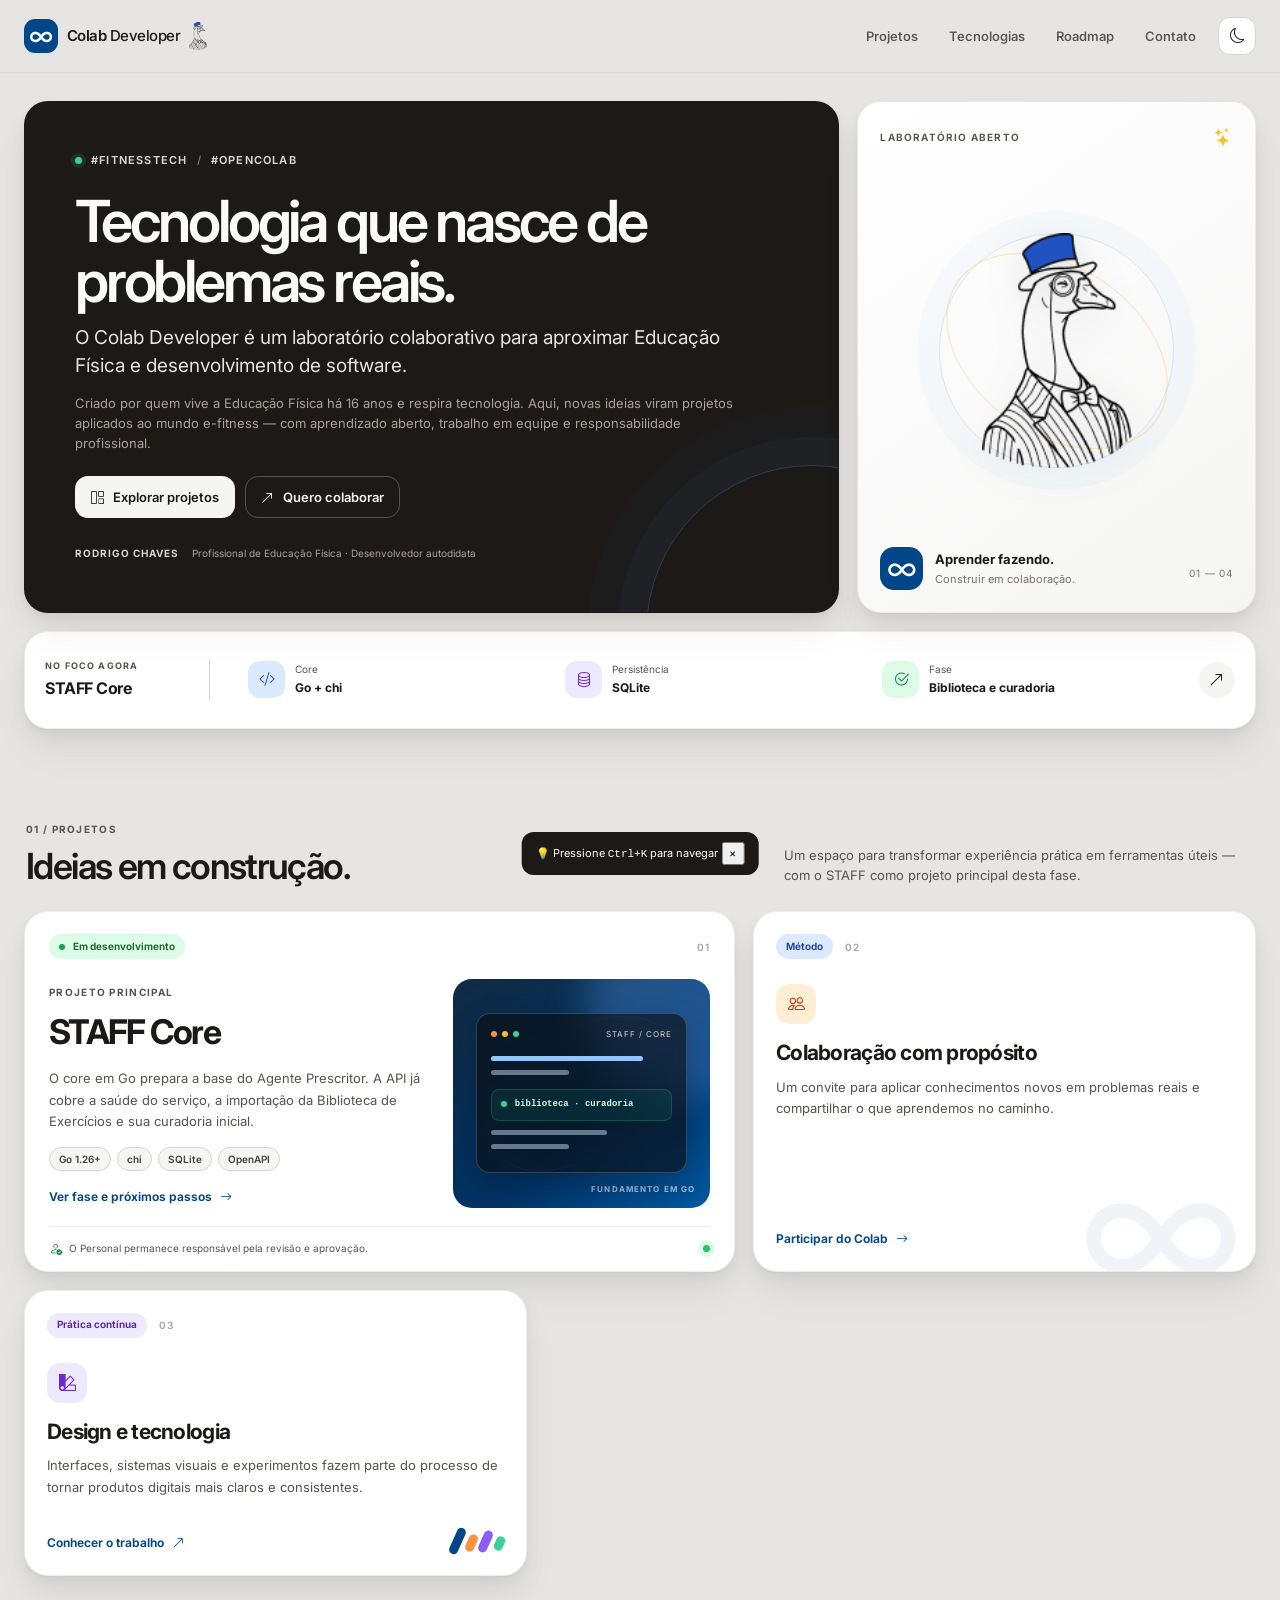
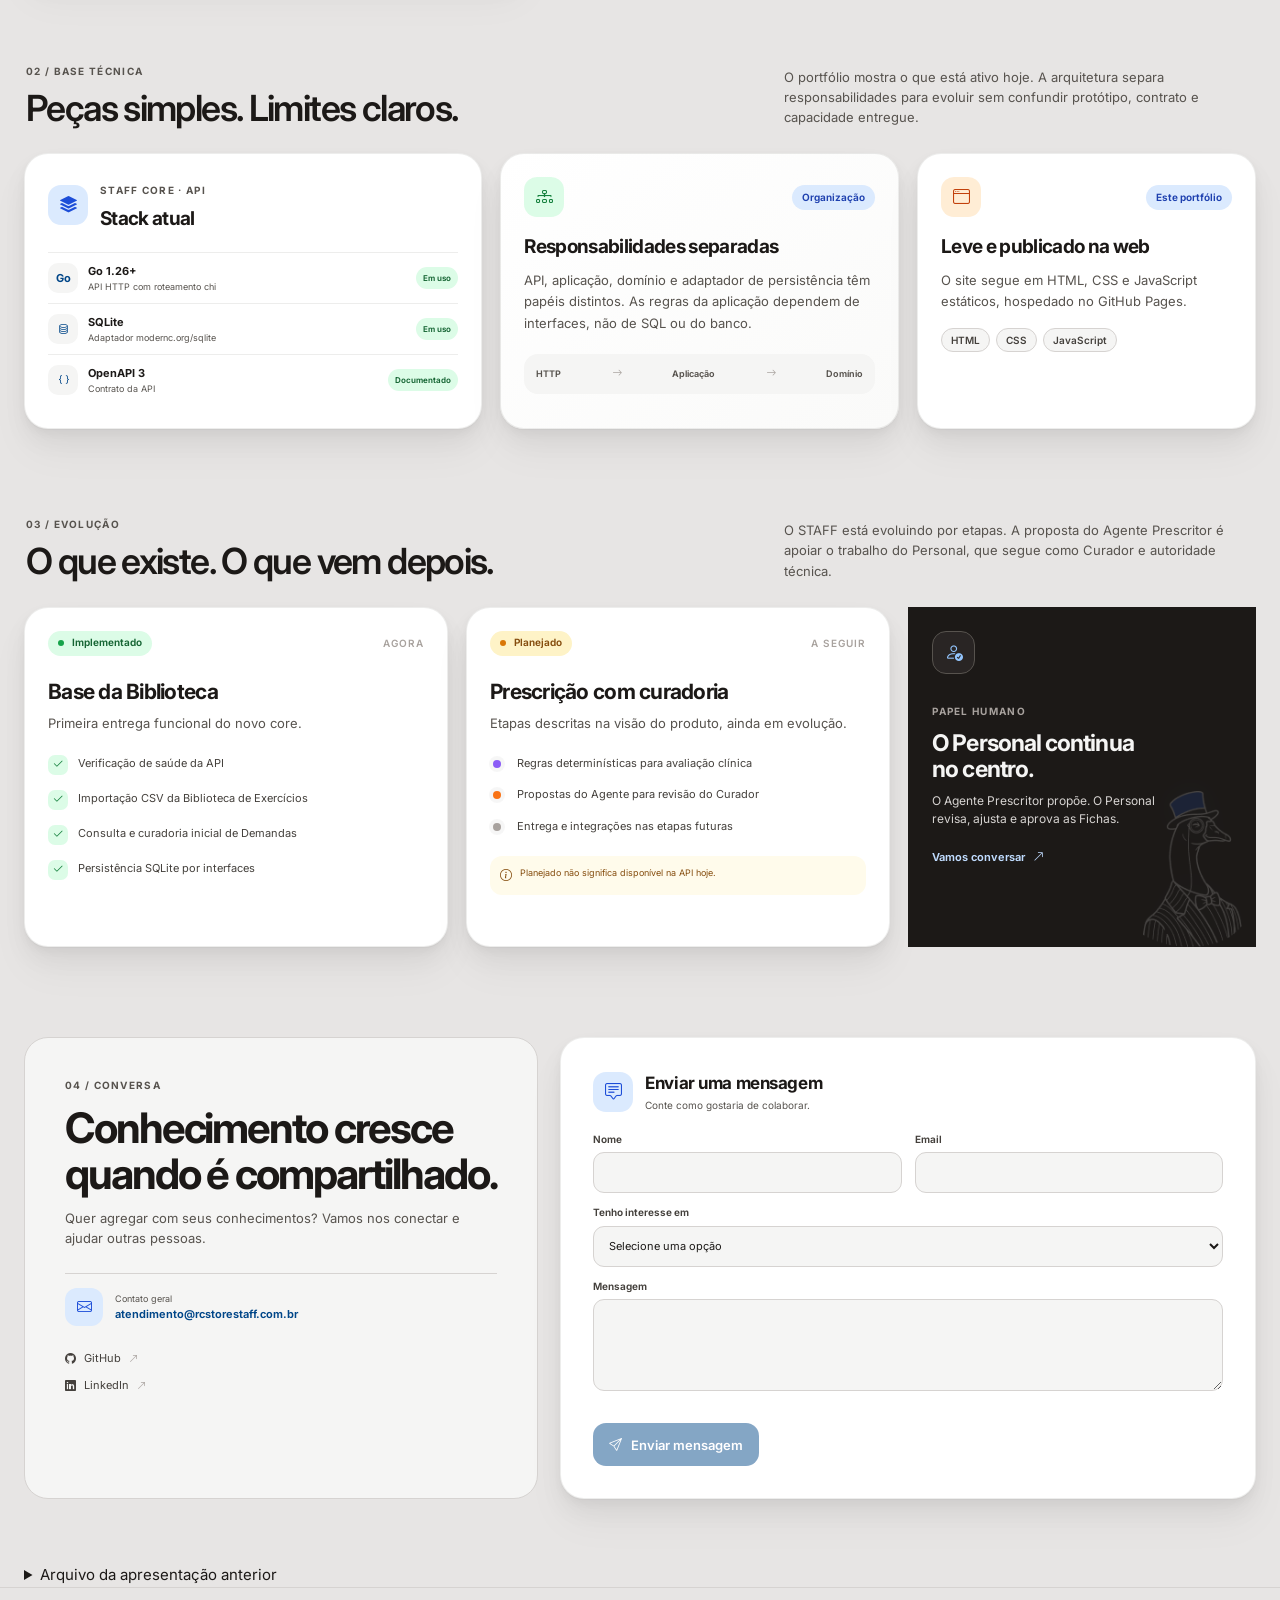
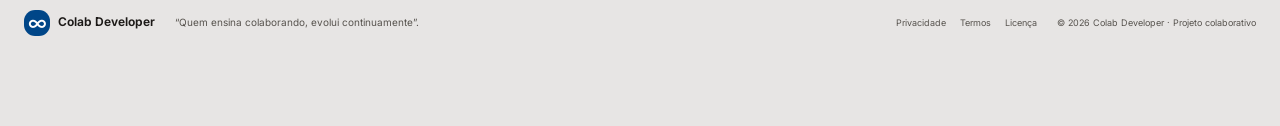
==== commit 69888475: "fix: archive original landing copy alongside current portfolio" ====
--- a/index.html
+++ b/index.html
@@ -51,13 +51,6 @@
                     <h1 id="overview-title">Tecnologia que nasce de problemas reais.</h1>
                     <p class="intro-lead">O Colab Developer é um laboratório colaborativo para aproximar Educação Física e desenvolvimento de software.</p>
                     <p class="intro-copy">Criado por quem vive a Educação Física há 16 anos e respira tecnologia. Aqui, novas ideias viram projetos aplicados ao mundo e-fitness — com aprendizado aberto, trabalho em equipe e responsabilidade profissional.</p>
-                    <details class="legacy-bio">
-                        <summary>Sobre o autor e o toolkit citado na apresentação anterior</summary>
-                        <p>Olá Dev, aqui é Rodrigo Chaves, sou profissional de Educação Física, Engenharia de produção 50%, Self-taught Developer, estudante e apaixonado por IA e Tecnologia. O <strong>Colab Developer</strong> é um ambiente para quem quer aplicar conhecimentos novos em problemas reais do mundo e-fitness e tecnologia.</p>
-                        <p>Quer agregar com seus conhecimentos? Vamos se conectar e ajudar outras pessoas! O repositório está esperando por você.</p>
-                        <blockquote><strong>Toolkit atual: HTML, Design System, JavaScript, Python, Pythonanywhere, Flask, Docker, React Native, Node.js, Next.Js, Supabase, PostgreSQL, SQLite, Figma, Adobe, UX/UI, RAG, Generative AI e GitHub.</strong></blockquote>
-                        <p class="legacy-note">Essa lista foi preservada da apresentação anterior. Ela registra tecnologias e ideias daquele momento; a stack atual do STAFF Core está identificada na seção Tecnologias.</p>
-                    </details>
                     <div class="intro-actions">
                         <a class="button button-light" href="#features"><i class="bi bi-grid-1x2" aria-hidden="true"></i> Explorar projetos</a>
                         <a class="button button-ghost" href="#contact"><i class="bi bi-arrow-up-right" aria-hidden="true"></i> Quero colaborar</a>
@@ -125,18 +118,6 @@
                     <span class="design-swatch" aria-hidden="true"><i></i><i></i><i></i><i></i></span>
                 </article>
             </div>
-            <details class="legacy-modules">
-                <summary>Arquivo da proposta anterior: seis módulos apresentados no site</summary>
-                <p class="legacy-note">Os textos abaixo foram preservados da versão anterior da landing. São descrições históricas da proposta e não confirmam capacidades disponíveis no STAFF Core atual.</p>
-                <div class="legacy-module-grid">
-                    <article><h3>Musculação Inteligente</h3><p>Gera fichas personalizadas baseadas em objetivos, nível e disponibilidade. Inclui variedades de exercícios, progressão de volume e periodização.</p><ul><li>Automação de fichas</li><li>Progressão inteligente</li><li>Múltiplos objetivos</li></ul></article>
-                    <article><h3>Corrida Periodizada</h3><p>Baseado na Fórmula de Daniels. Cria planos de treino para qualquer objetivo: 5K, meia maratona, maratona com periodização profissional.</p><ul><li>Fórmula de Daniels</li><li>Múltiplas distâncias</li><li>Pausas e recuperação</li></ul></article>
-                    <article><h3>Reabilitação Personalizada</h3><p>Sistema de exercícios terapêuticos focado em recuperação. Adapta dificuldade e progressão baseado em feedback.</p><ul><li>Exercícios terapêuticos</li><li>Feedback de dor</li><li>Sistema de progresso</li></ul></article>
-                    <article><h3>IA Generativa</h3><p>Integração com Google Gemini 2.5 Flash. Adapta fichas em tempo real baseado em histórico e performance.</p><ul><li>Personalizacao dinâmica</li><li>Análise de padrões</li><li>Sugestões inteligentes</li></ul></article>
-                    <article><h3>Visualizações &amp; Exportação</h3><p>Gera gráficos de progressão, tabelas de volume e exportação em PDF. Dashboard interativo com histórico completo.</p><ul><li>Gráficos Matplotlib</li><li>Export PDF</li><li>Dashboard real-time</li></ul></article>
-                    <article><h3>Segurança &amp; Privacy</h3><p>Autenticação com bcrypt, acesso público por hash para fichas anônimas. Rate limiting e proteção contra ataque.</p><ul><li>Bcrypt hashing</li><li>Rate limiting</li><li>Acesso privado/público</li></ul></article>
-                </div>
-            </details>
         </section>
 
         <section id="architecture" class="technology-section section-anchor" aria-labelledby="technology-title">
@@ -232,6 +213,151 @@
                 </div>
             </div>
         </section>
+
+        <section class="history-section" aria-label="Arquivo da apresentação anterior">
+            <details class="history-archive">
+                <summary>Arquivo da apresentação anterior</summary>
+                <div class="history-content">
+                    <p class="history-warning">Este arquivo preserva o texto publicado anteriormente, inclusive métricas, tecnologias, capacidades e fases de roadmap que não descrevem a fase atual do STAFF Core. Consulte as seções atuais acima para a stack Go e o status confirmado. O arquivo não contém links para repositórios privados.</p>
+
+                    <section class="history-block">
+                        <h3>Apresentação</h3>
+                        <p>Olá Dev, aqui é Rodrigo Chaves, sou profissional de Educação Física, Engenharia de produção 50%, Self-taught Developer, estudante e apaixonado por IA e Tecnologia. O <strong>Colab Developer</strong> é um ambiente para quem quer aplicar conhecimentos novos em problemas reais do mundo e-fitness e tecnologia.</p>
+                        <p><strong>Toolkit atual: HTML, Design System, JavaScript, Python, Pythonanywhere, Flask, Docker, React Native, Node.js, Next.Js, Supabase, PostgreSQL, SQLite, Figma, Adobe, UX/UI, RAG, Generative AI e GitHub.</strong></p>
+                        <p>Quer agregar com seus conhecimentos? Vamos se conectar e ajudar outras pessoas! O repositório está esperando por você.</p>
+                        <p><strong>Projeto em DEV — STAFF APP</strong></p>
+                        <ul><li>16+ Anos — Know-how em Treino</li><li>7,2k+ — Lines of Code</li><li>RAG — Arquitetura de Dados</li><li>Claude Code + Github Copilot — Core Engine</li><li>Web App SaaS Mobile — Full Stack Developer</li><li>LifeLong Learning — IA como expansão</li></ul>
+                        <p><strong>Chamadas da versão anterior:</strong> “Quero Colaborar” · “Ver Stack &amp; Roadmap”</p>
+                    </section>
+
+                    <section class="history-block">
+                        <h3>Módulos apresentados</h3>
+                        <div class="history-grid">
+                            <article><h4>Musculação Inteligente</h4><p>Gera fichas personalizadas baseadas em objetivos, nível e disponibilidade. Inclui variedades de exercícios, progressão de volume e periodização.</p><ul><li>Automação de fichas</li><li>Progressão inteligente</li><li>Múltiplos objetivos</li></ul></article>
+                            <article><h4>Corrida Periodizada</h4><p>Baseado na Fórmula de Daniels. Cria planos de treino para qualquer objetivo: 5K, meia maratona, maratona com periodização profissional.</p><ul><li>Fórmula de Daniels</li><li>Múltiplas distâncias</li><li>Pausas e recuperação</li></ul></article>
+                            <article><h4>Reabilitação Personalizada</h4><p>Sistema de exercícios terapêuticos focado em recuperação. Adapta dificuldade e progressão baseado em feedback.</p><ul><li>Exercícios terapêuticos</li><li>Feedback de dor</li><li>Sistema de progresso</li></ul></article>
+                            <article><h4>IA Generativa</h4><p>Integração com Google Gemini 2.5 Flash. Adapta fichas em tempo real baseado em histórico e performance.</p><ul><li>Personalizacao dinâmica</li><li>Análise de padrões</li><li>Sugestões inteligentes</li></ul></article>
+                            <article><h4>Visualizações &amp; Exportação</h4><p>Gera gráficos de progressão, tabelas de volume e exportação em PDF. Dashboard interativo com histórico completo.</p><ul><li>Gráficos Matplotlib</li><li>Export PDF</li><li>Dashboard real-time</li></ul></article>
+                            <article><h4>Segurança &amp; Privacy</h4><p>Autenticação com bcrypt, acesso público por hash para fichas anônimas. Rate limiting e proteção contra ataque.</p><ul><li>Bcrypt hashing</li><li>Rate limiting</li><li>Acesso privado/público</li></ul></article>
+                        </div>
+                    </section>
+
+                    <section class="history-block">
+                        <h3>Stack tecnológico descrito anteriormente</h3>
+                        <div class="history-grid history-stack">
+                            <article><h4>Backend</h4><ul><li>Flask 3.0.0</li><li>Python 3.8+</li><li>SQLite</li><li>bcrypt + Flask-Login</li></ul></article>
+                            <article><h4>IA &amp; ML</h4><ul><li>Google Gemini 2.5</li><li>LangChain (RAG)</li><li>FAISS (Busca)</li><li>ChromaDB (Vetores)</li></ul></article>
+                            <article><h4>Frontend</h4><ul><li>HTML5/CSS3</li><li>JavaScript Vanilla</li><li>Jinja2 Templates</li><li>Dark Mode</li></ul></article>
+                            <article><h4>Dados &amp; Visualização</h4><ul><li>Matplotlib</li><li>ReportLab (PDF)</li><li>JSON</li><li>SQLite3</li></ul></article>
+                            <article><h4>Deployment</h4><ul><li>Docker &amp; Compose</li><li>GitHub Actions</li><li>Nginx</li><li>Gunicorn</li></ul></article>
+                            <article><h4>Desenvolvimento</h4><ul><li>Git &amp; GitHub</li><li>Pytest</li><li>Logging estruturado</li><li>Type hints</li></ul></article>
+                            <article><h4>Roadmap - Supabase Stack (Fase 8)</h4><ul><li><strong>PostgreSQL</strong> (12+)</li><li>Row-Level Security (RLS)</li><li>Supabase Auth (OAuth2)</li><li>Supabase Vector (pgvector)</li><li>Supabase Edge Functions</li><li>Supabase Realtime (WebSocket)</li></ul></article>
+                            <article><h4>Roadmap - Frontend Moderno (Fase 8)</h4><ul><li>Next.js 14 (App Router)</li><li>TypeScript 5+</li><li>TailwindCSS + shadcn/ui</li><li>React Query + Zustand</li><li>Vercel Deployment</li></ul></article>
+                            <article><h4>Roadmap - Mobile (Fase 8)</h4><ul><li>React Native (Expo)</li><li>Native Navigation Stack</li><li>Realm Offline Storage</li><li>Push Notifications</li><li>Apple App Store &amp; Google Play</li></ul></article>
+                        </div>
+                    </section>
+
+                    <section class="history-block">
+                        <h3>Fluxo técnico descrito anteriormente — RAG + Generative AI</h3>
+                        <pre class="history-diagram">┌─────────────────────────────────────────────────────────────────┐
+│                    Frontend (Jinja2 + Vanilla JS)                  │
+│                    ├─ form_input() [Anamnese/Objetivos]           │
+│                    └─ POST /api/gerar-ficha {json}                 │
+└────────────────────────────┬────────────────────────────────────────┘
+                             │
+                             ▼
+┌─────────────────────────────────────────────────────────────────┐
+│            Flask Backend (app.py + routes/)                     │
+│  ├─ authentication (bcrypt + Flask-Login)                       │
+│  ├─ validation (pydantic-like checks)                           │
+│  └─ rate_limiting (60 req/min per IP)                           │
+└────────────────────────────┬────────────────────────────────────┘
+                             │
+                   ┌─────────┴─────────┐
+                   │                   │
+                   ▼                   ▼
+      ┌──────────────────────┐  ┌────────────────────┐
+      │   DADOS ESTRUTURADOS │  │  BUSCA SEMÂNTICA   │
+      │  (SQLite ou Postgre) │  │  (FAISS + ChromaDB)│
+      │                      │  │                    │
+      │ ├─ exercicios.db     │  │ ├─ embeddings.npy  │
+      │ ├─ alunos.db         │  │ ├─ index.faiss     │
+      │ └─ fichas_history    │  │ └─ chroma.sqlite3  │
+      └──────────┬───────────┘  └────────┬───────────┘
+                 │                       │
+                 └───────────┬───────────┘
+                             │
+                             ▼
+      ┌─────────────────────────────────────┐
+      │  Pipeline RAG (rag_engine.py)       │
+      │                                     │
+      │  1. query_embedding(user_input)    │
+      │  2. faiss_search(k=5) → top_docs   │
+      │  3. build_context(docs)            │
+      │  4. create_prompt(context+history) │
+      └──────────────────┬──────────────────┘
+                         │
+                         ▼
+      ┌─────────────────────────────────────┐
+      │  Google Gemini 2.5 Flash (LLM)     │
+      │  (gemini_adapter.py)                │
+      │                                     │
+      │  system_prompt: PT Expert           │
+      │  context: RAG docs + user history   │
+      │  task: gerar_ficha_personalizada()  │
+      └──────────────────┬──────────────────┘
+                         │
+                         ▼
+      ┌─────────────────────────────────────┐
+      │  Post-Processing (validators.py)   │
+      │                                     │
+      │  ├─ parse JSON response             │
+      │  ├─ validate equipment exist        │
+      │  ├─ calculate volume_load (kg×rep)  │
+      │  └─ apply_periodization rules       │
+      └──────────────────┬──────────────────┘
+                         │
+         ┌───────────────┼───────────────┐
+         │               │               │
+         ▼               ▼               ▼
+    ┌─────────┐   ┌──────────┐   ┌──────────────┐
+    │ SQLite  │   │PDF Export│   │API Response  │
+    │  Save   │   │(ReportLab)  │(JSON + JWT)  │
+    │ ficha   │   │          │   │              │
+    └─────────┘    └──────────┘   └──────────────┘</pre>
+                    </section>
+
+                    <section class="history-block">
+                        <h3>Roadmap Público — fases da versão anterior</h3>
+                        <p>Veja as fases completadas e o que vem pela frente. Colaboradores podem assumir tarefas em Fases 4-8.</p>
+                        <div class="history-grid history-roadmap">
+                            <article><h4>Fase 1 ✅</h4><p><code>run_training.py</code> - Periodização Jack Daniels Formula</p><ul><li>Cálculo de VDOT e velocidades (E, T, I, R, S)</li><li>Algoritmo de distribuição semanal</li></ul><span>v1.0</span></article>
+                            <article><h4>Fase 2 ✅</h4><p><code>export_pdf.py</code> + <code>visualizations.py</code></p><ul><li>ReportLab para geração de PDF</li><li>Matplotlib para gráficos de progressão (Volume Load, RPE)</li></ul><span>v1.5</span></article>
+                            <article><h4>Fase 3 ✅</h4><p><code>rag_engine.py</code> + <code>gemini_adapter.py</code></p><ul><li>FAISS indexing para busca semântica de exercícios</li><li>ChromaDB para persistência de embeddings</li><li>Gemini 2.5 Flash para personalizacao dinâmica</li></ul><span>v2.0</span></article>
+                            <article><h4>Fase 3.5 ✅</h4><p><code>templates/*</code> + <code>styles.css</code> refactor</p><ul><li>Design System (Bootstrap 5 + Utility CSS)</li><li>CSS Variables para Dark/Light Mode</li><li>Responsive GRID 12 cols</li></ul><span>v2.1</span></article>
+                            <article><h4>Fase 4 🔄</h4><p><code>feedback_loop.py</code> + Real-time Adaptation</p><ul><li>WebSocket para feedback de RPE em tempo real</li><li>Fine-tuning de prompts baseado em histórico</li><li>Armazenamento de preferências (JSON)</li></ul><span>Q1 2026</span></article>
+                            <article><h4>Fase 5 🔐</h4><p><code>security_audit.py</code> + Conformidade OWASP &amp; LGPD</p><ul><li>Auditoria OWASP Top 10 2021</li><li>Conformidade LGPD, ISO 27001 e SOC II</li><li>Secret scanning e análise criptográfica</li><li>Threat modeling (STRIDE Framework)</li><li>Testes de penetração e hardening</li><li>Documentação de compliance e policies</li></ul><span>Q1 2026 (Março)</span></article>
+                            <article><h4>Fase 6 🚀</h4><p><code>intervals_api.py</code> + Activity Tracking Integration</p><ul><li>Integração OAuth 2.0 com Intervals.icu</li><li>Sincronização de atividades (FIT, TCX, GPX)</li><li>Wellness data (peso, RHR, HRV, stress levels)</li><li>Webhooks para dados em tempo real</li><li>Gerenciamento de workout plans</li><li>Dashboard de performance integrado</li></ul><span>Q2 2026 (Abril-Junho)</span></article>
+                            <article><h4>Fase 7 📋</h4><p><code>api/</code> refactor + <code>auth_manager.py</code></p><ul><li>Flask-RESTful + OpenAPI (Swagger)</li><li>JWT com refresh tokens (RS256)</li><li>Rate limiting (redis-backed)</li><li>CORS + API key management</li></ul><span>Q1-Q2 2026</span></article>
+                            <article><h4>Fase 8 📋</h4><p><code>analytics_engine.py</code> + Business Intelligence</p><ul><li>Aggregação de dados com Pandas</li><li>Plotly para dashboards interativos</li><li>PostgreSQL queries otimizadas</li></ul><span>Q2 2026</span></article>
+                            <article><h4>Fase 9 📋</h4><p><code>rbac.py</code> + <code>organizations_manager.py</code></p><ul><li>Role-Based Access Control (RBAC)</li><li>Multi-tenant architecture</li><li>Team collaboration features (SharedFichas)</li></ul><span>Q2-Q3 2026</span></article>
+                            <article><h4>Fase 10 📋</h4><p><code>next.js</code> + <code>react-native</code> + <code>supabase-migration</code></p><ul><li>Next.js 14 SSR + ISR</li><li>React Native para iOS/Android</li><li>Supabase (PostgreSQL + Auth + RLS)</li><li>CI/CD pipeline completo (GitHub Actions)</li></ul><span>Q3-Q4 2026</span></article>
+                        </div>
+                        <div class="history-cta"><p><strong>Interessado em colaborar?</strong></p><p>Entre em contato para mais detalhes sobre as fases futuras e como você pode contribuir.</p><p><strong>“Saiba Como Colaborar”</strong></p></div>
+                    </section>
+
+                    <section class="history-block">
+                        <h3>Contato e comunidade</h3>
+                        <p>Interessado em usar Beta Staff ou colaborar no projeto? Nos envie uma mensagem!</p>
+                        <ul><li>Email — Para dúvidas gerais e solicitação de acesso</li><li>GitHub Discussions — Perguntas técnicas e ideias: Disponível no repositório privado</li><li>Repositório — Acesso privado para colaboradores: Convite exclusivo</li></ul>
+                        <p>Formulário de Contato · Nome · Email · Interessado em: Usar a plataforma, Colaborar no projeto, Pesquisa acadêmica ou Outro · Mensagem · Enviar</p>
+                        <p>“Quem ensina colaborando, evolui continuamente”.</p>
+                        <p>© 2026 ♾️ Colab Developer. Todos os direitos reservados.</p>
+                        <p>Licenciado sob MIT + CC-BY-4.0. Repositório privado • Acesso restrito a colaboradores.</p>
+                    </section>
+                </div>
+            </details>
+        </section>
     </main>
 
     <footer class="footer">
